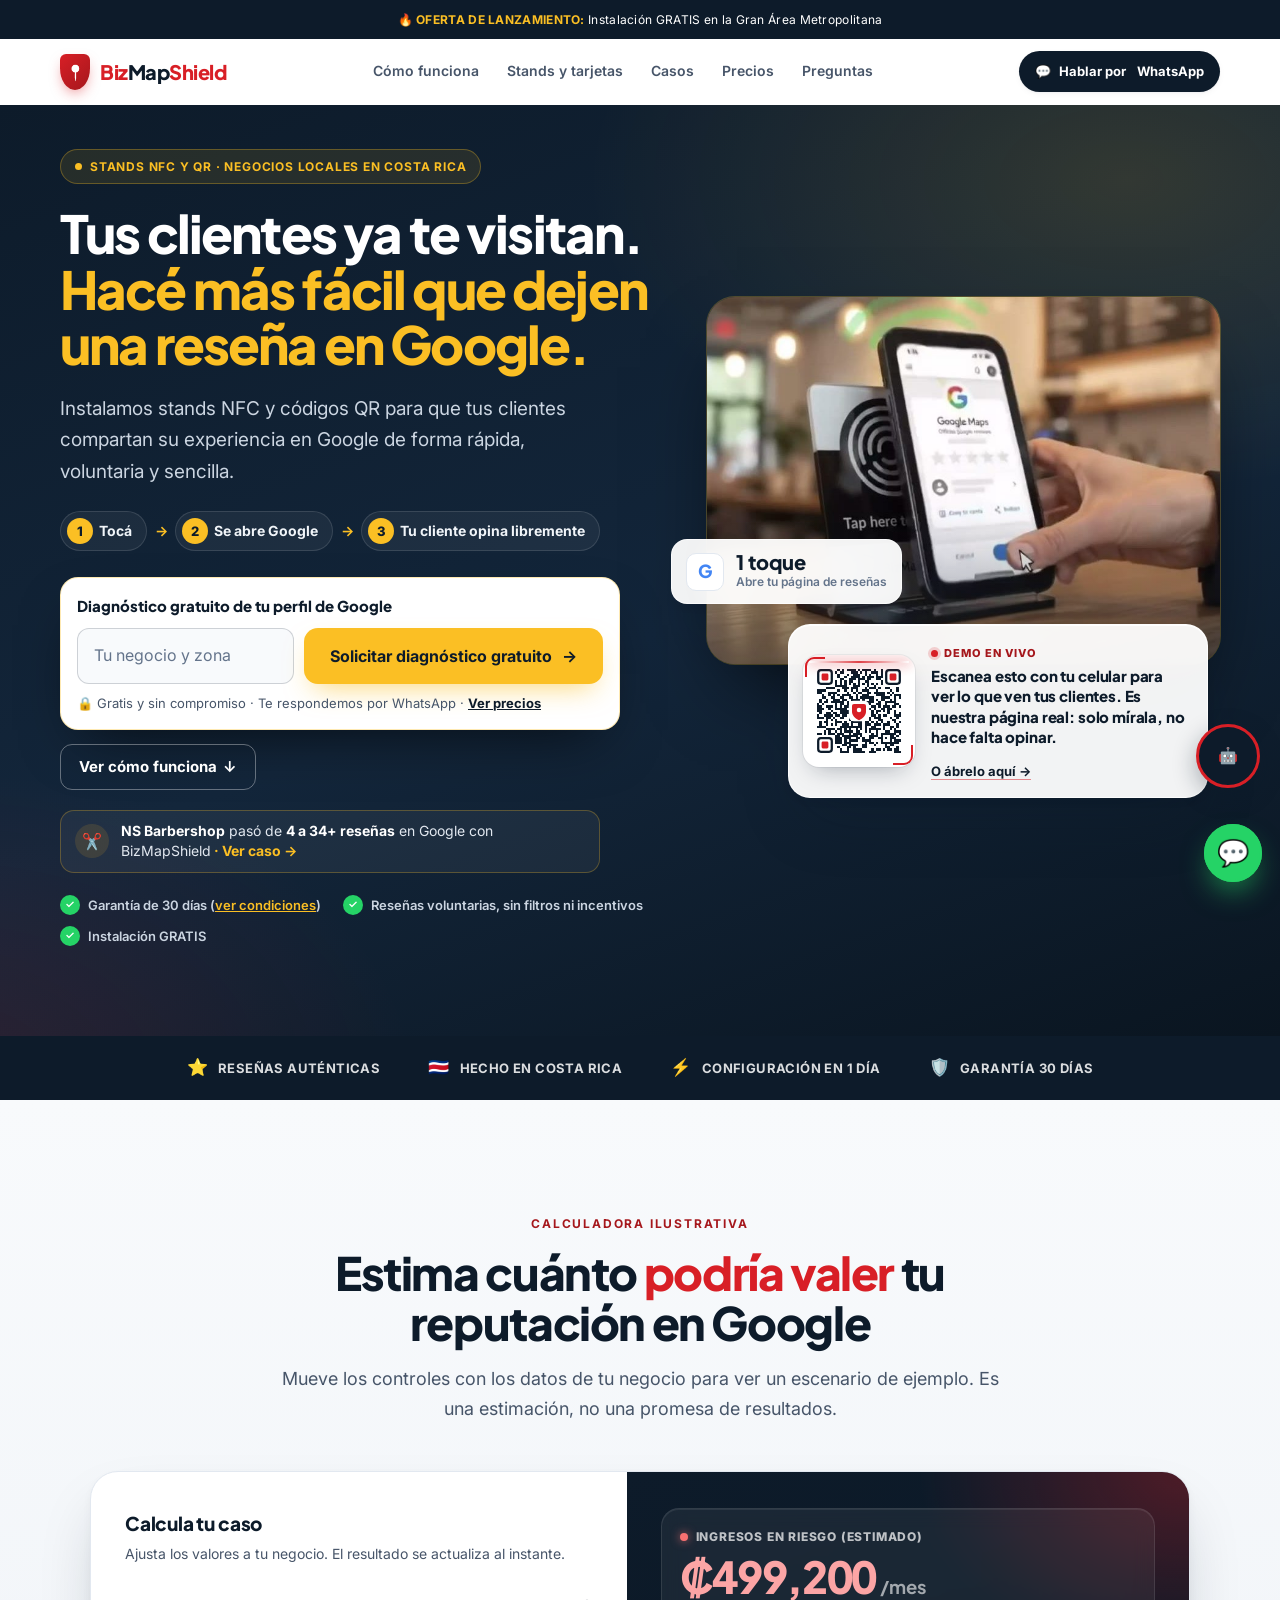
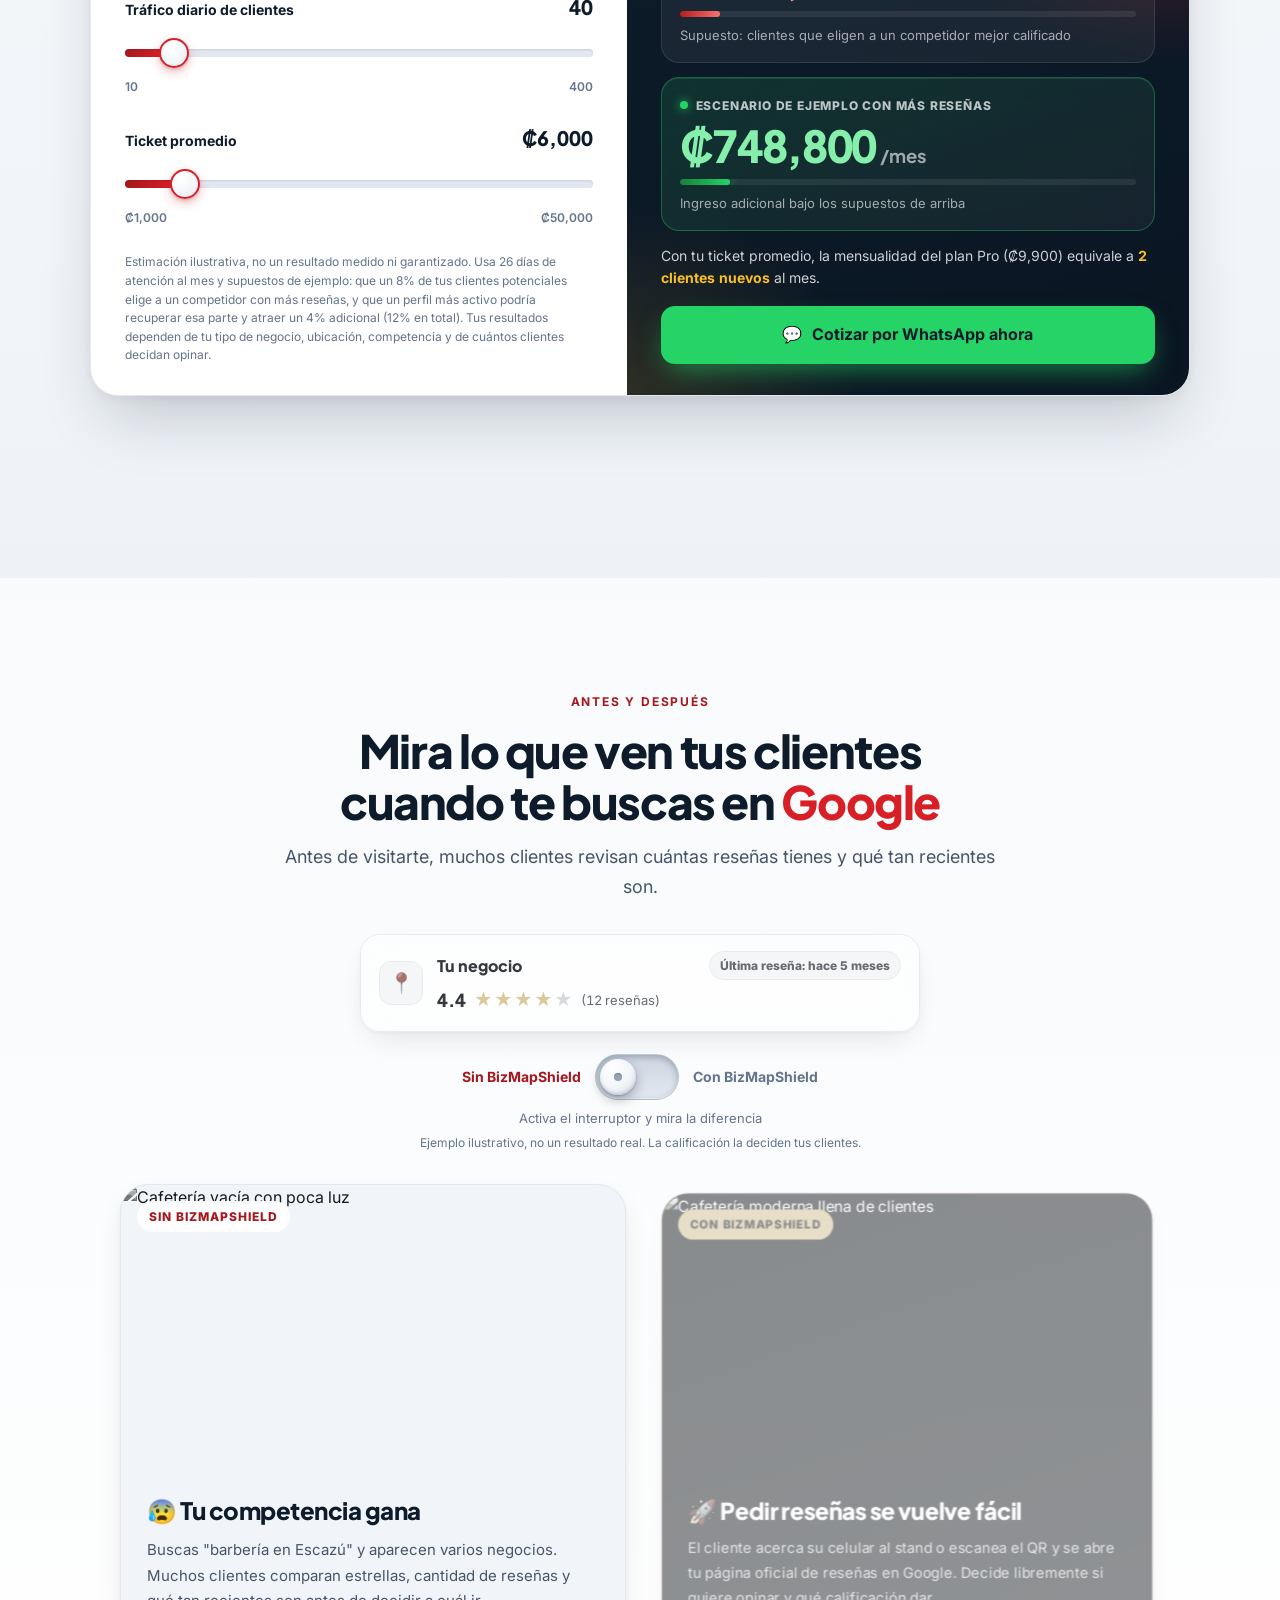
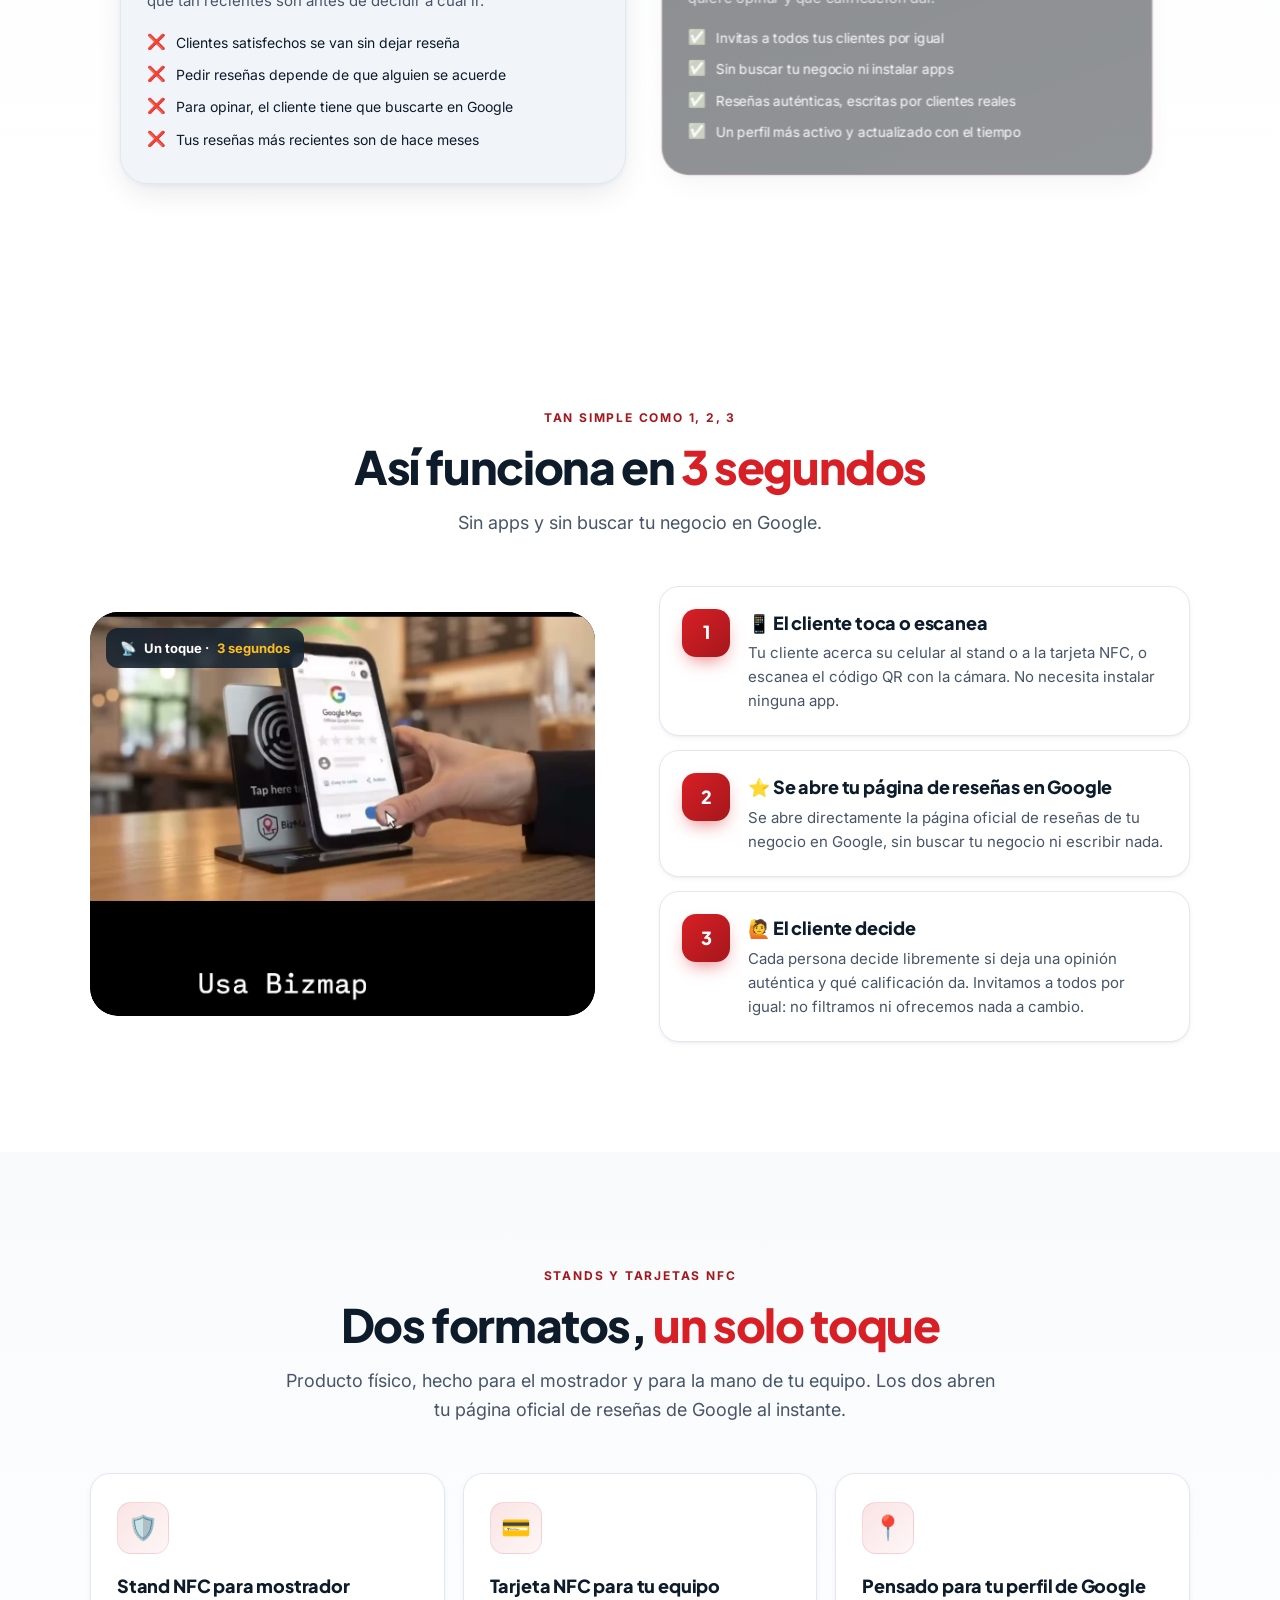
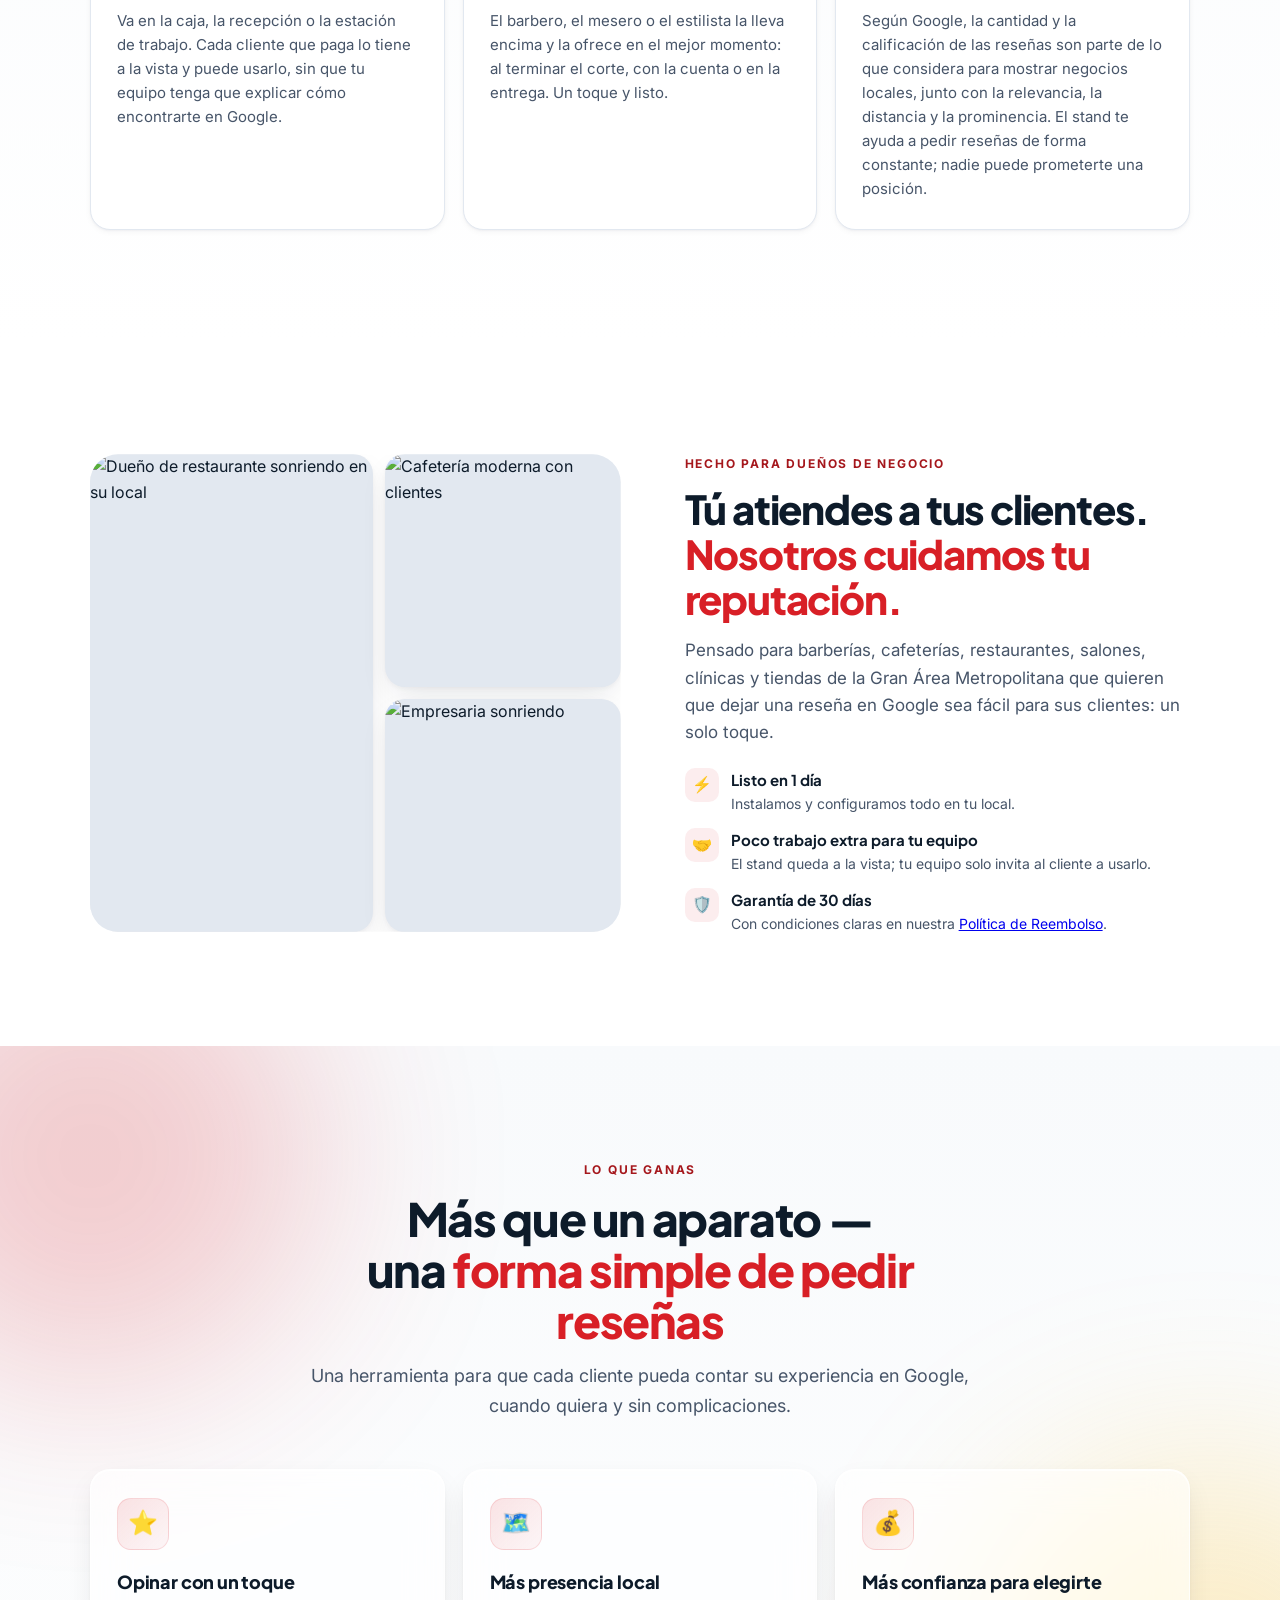
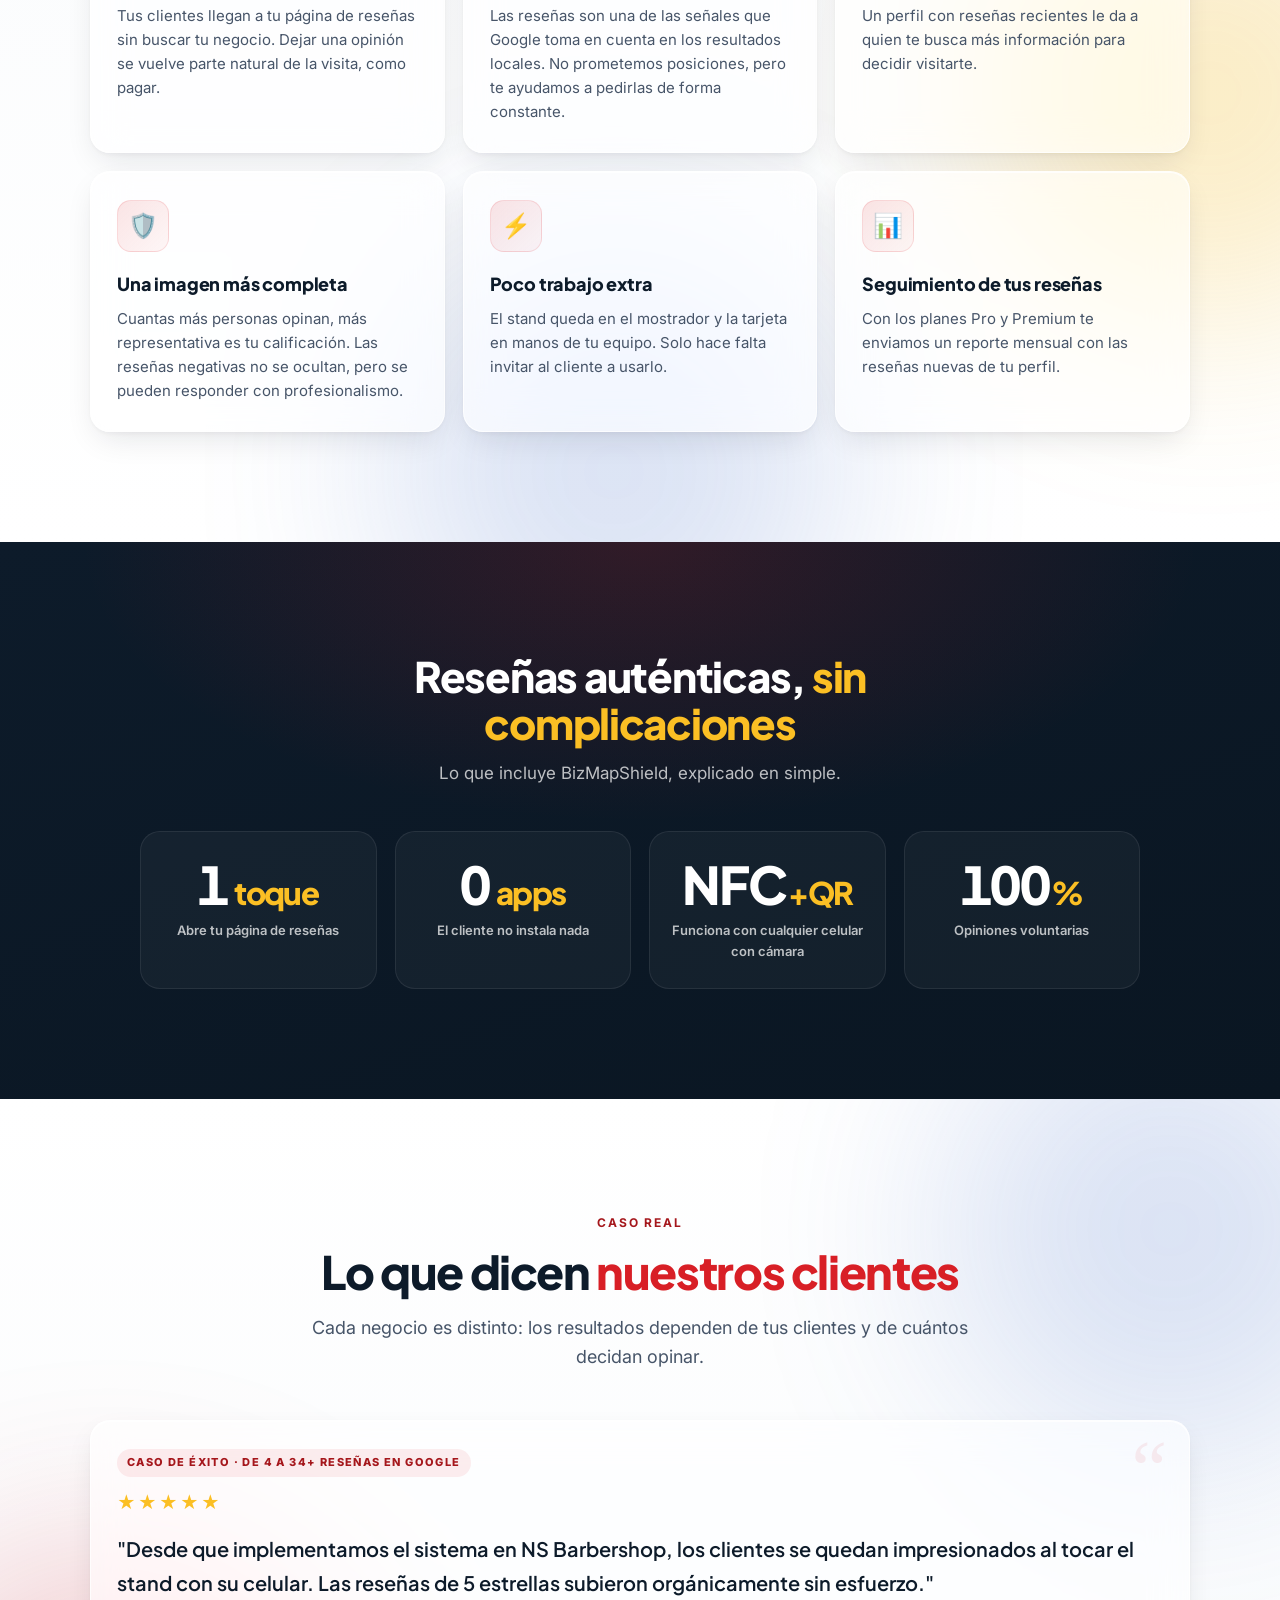
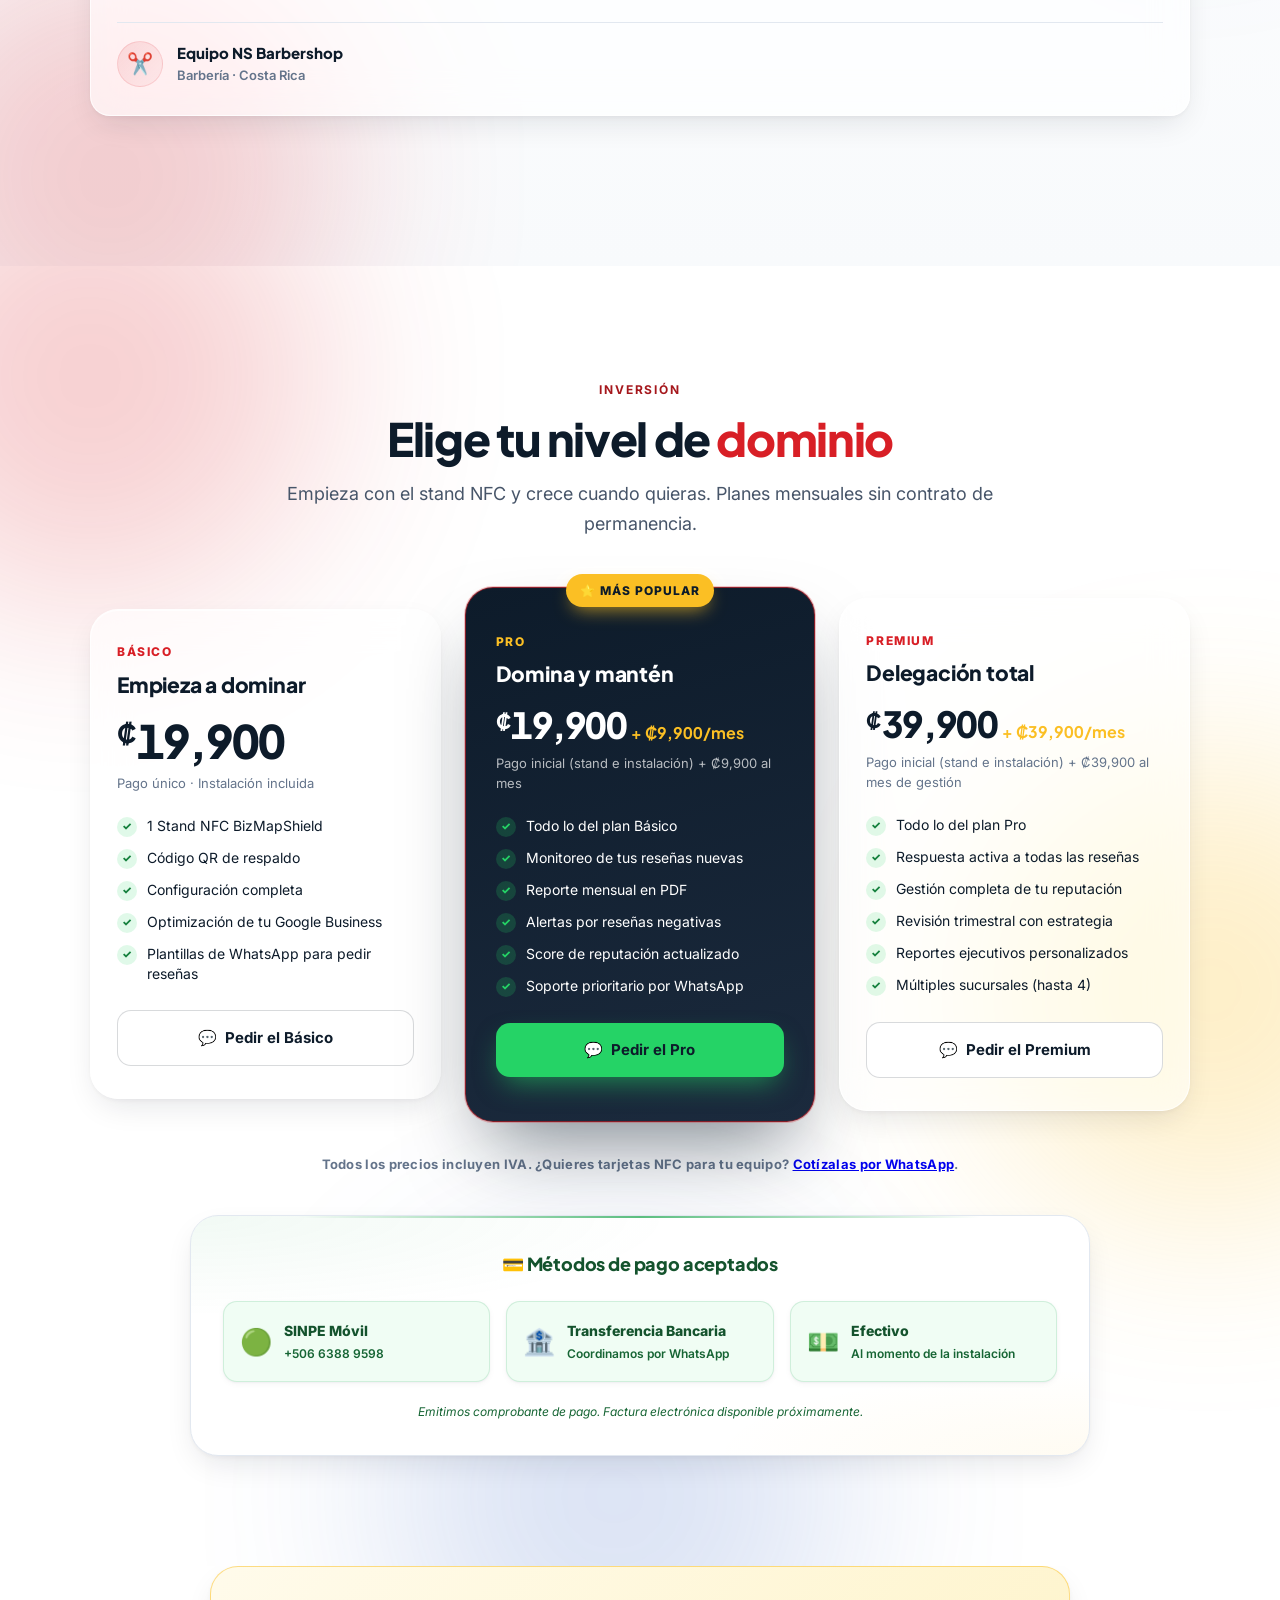
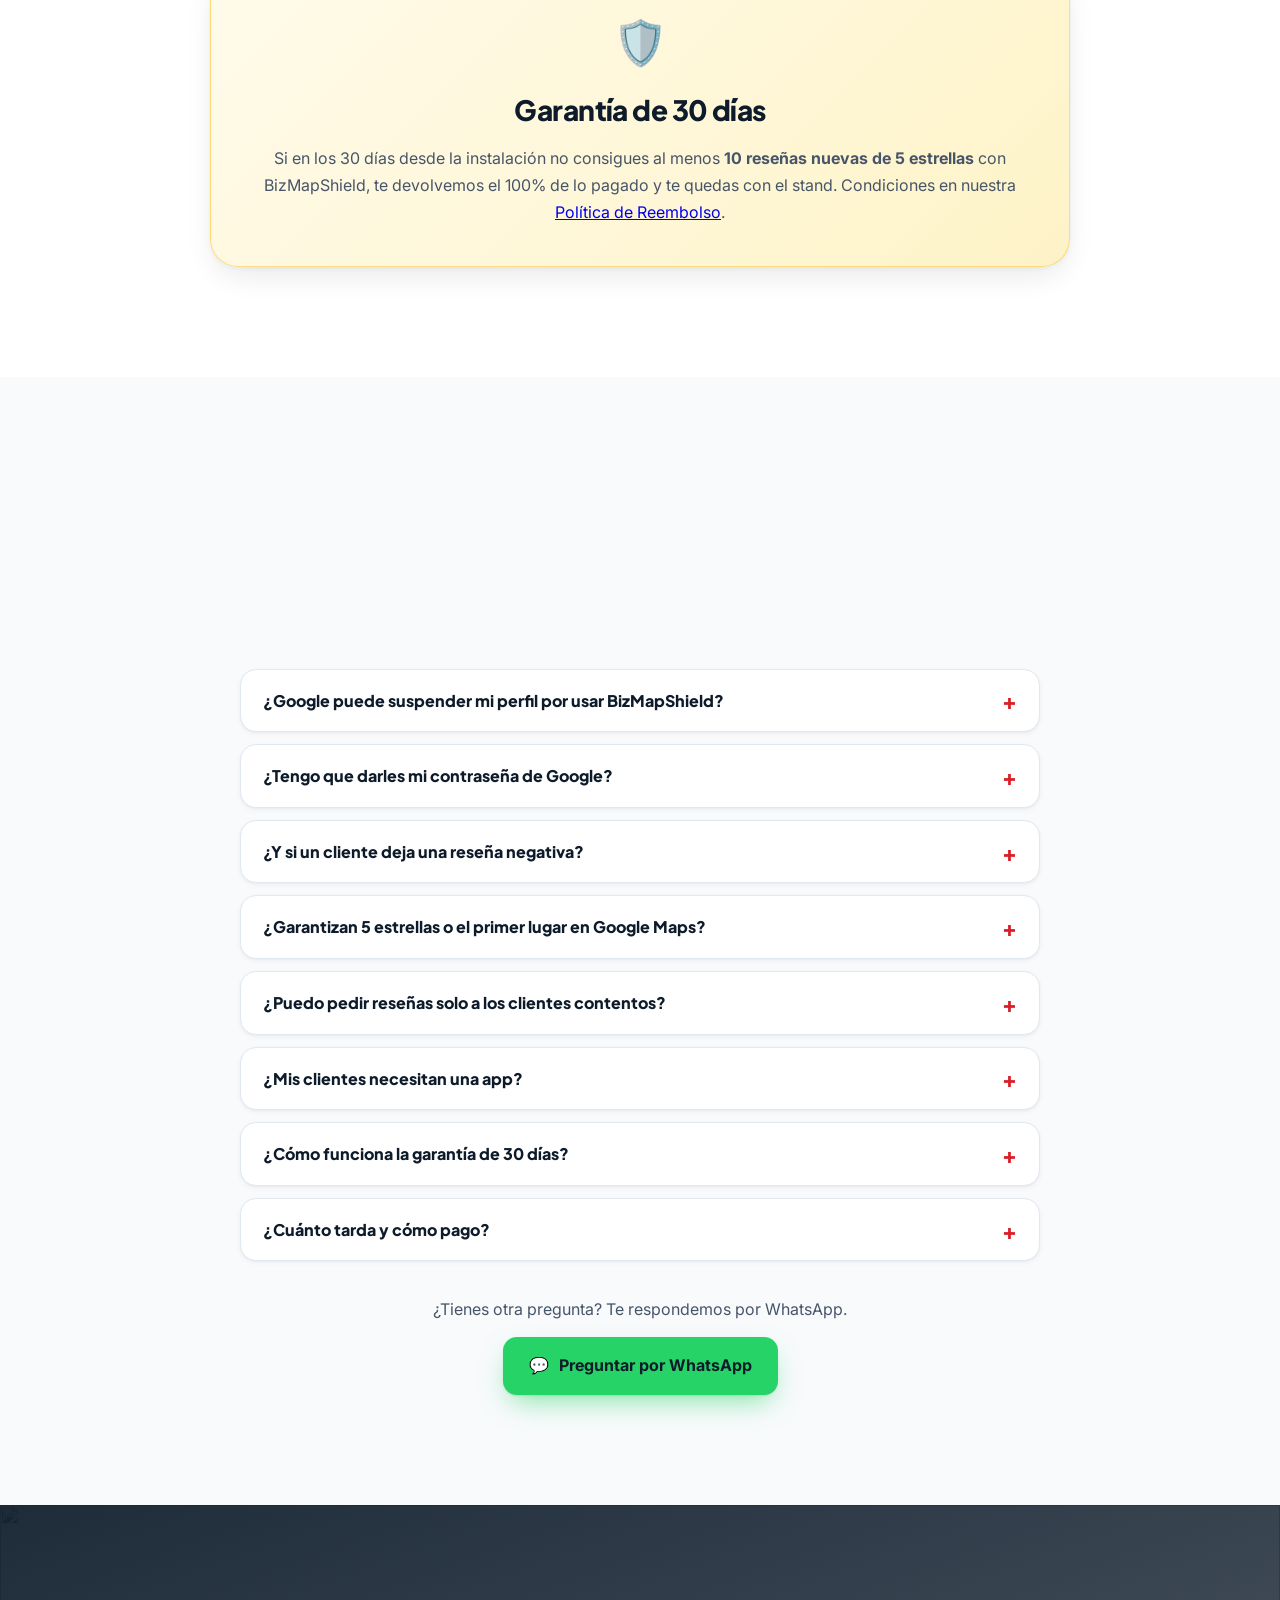
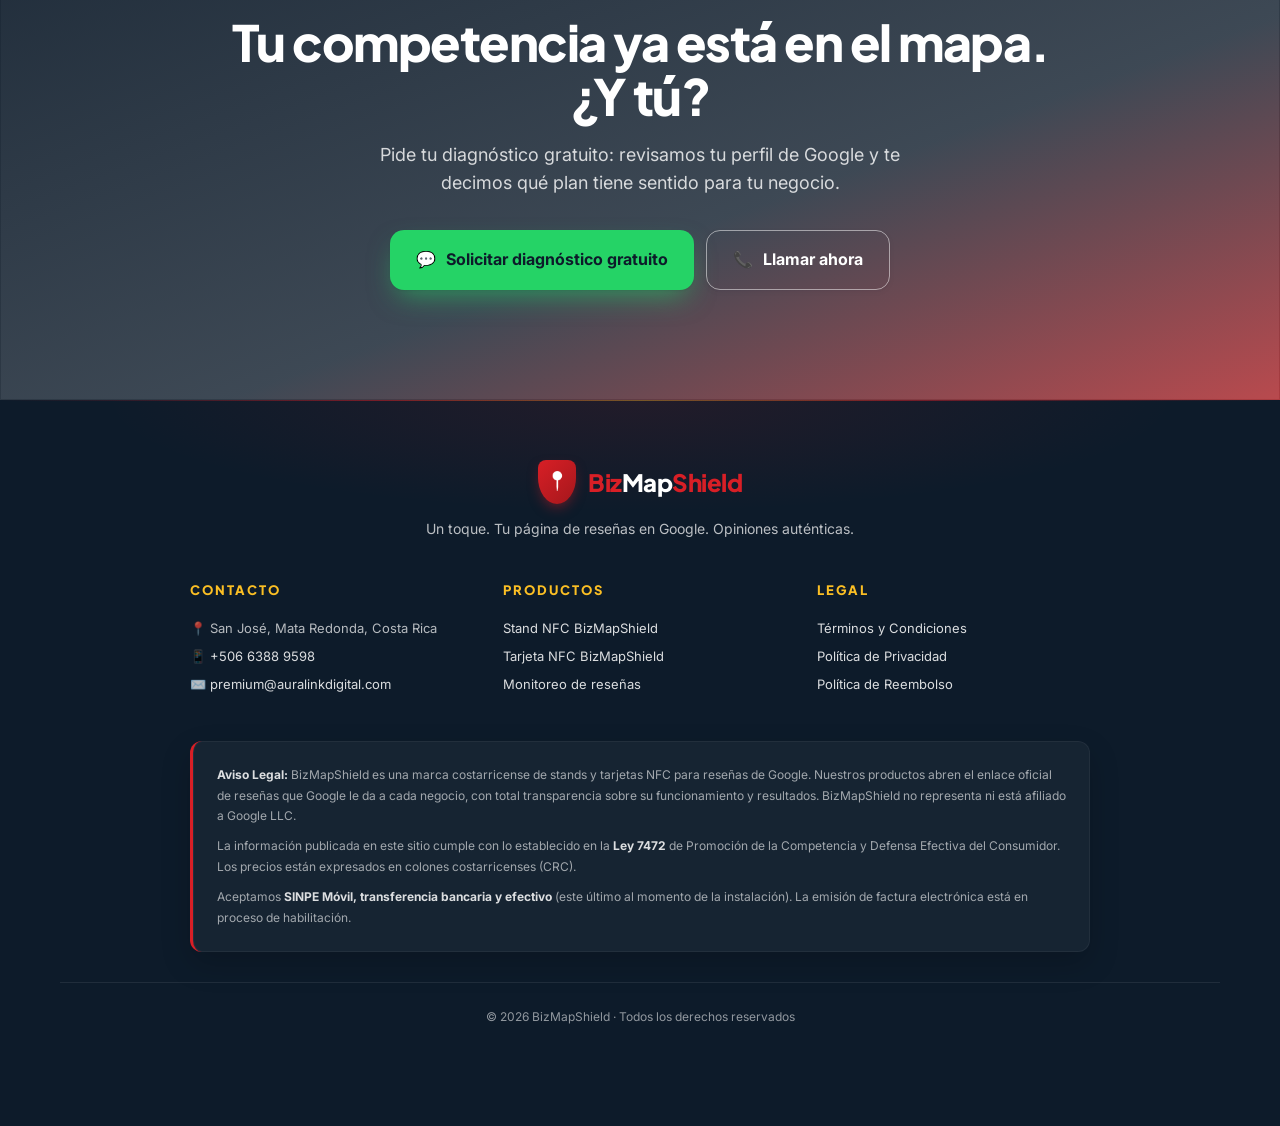
==== index.html @ 355eeb80 "Redesign hero in navy and gold with real NFC stand photo - Dark navy hero with gold accents; white f" ====
<!DOCTYPE html>
<html lang="es">
<head>
<meta charset="UTF-8" />
<meta name="viewport" content="width=device-width, initial-scale=1.0" />
<title>BizMapShield — Stands NFC y QR para reseñas en Google | Costa Rica</title>
<meta name="description" content="Stands y tarjetas NFC con código QR para que tus clientes compartan su experiencia en Google de forma rápida y voluntaria. Diagnóstico gratuito. Desde ₡19,900. Costa Rica." />
<meta name="keywords" content="reseñas Google, Google Maps, stand NFC, tarjeta NFC, código QR reseñas, Google Business Profile, SEO local, negocios Costa Rica, San José, Escazú" />
<meta name="author" content="BizMapShield" />
<meta name="robots" content="index, follow, max-image-preview:large, max-snippet:-1" />
<meta name="theme-color" content="#0d1b2a" />

<!-- Connection warm-up: fonts (CORS) and images/analytics (no CORS) -->
<link rel="preconnect" href="https://fonts.googleapis.com" />
<link rel="preconnect" href="https://fonts.gstatic.com" crossorigin />
<link rel="preconnect" href="https://images.unsplash.com" />
<link rel="dns-prefetch" href="https://fonts.googleapis.com" />
<link rel="dns-prefetch" href="https://fonts.gstatic.com" />
<link rel="dns-prefetch" href="https://images.unsplash.com" />
<link rel="dns-prefetch" href="https://www.googletagmanager.com" />

<!-- Favicon -->
<link rel="icon" type="image/png" sizes="32x32" href="assets/favicon-32.png" />
<link rel="icon" type="image/png" sizes="192x192" href="assets/favicon-192.png" />
<link rel="icon" type="image/png" sizes="512x512" href="assets/favicon-512.png" />
<link rel="apple-touch-icon" href="assets/apple-touch-icon.png" />

<!-- Canonical -->
<link rel="canonical" href="https://bizmapshield.vercel.app/" />

<!-- Google Search Console -->
<meta name="google-site-verification" content="tOPKIpJ3fiCdlK9Jh3YzVRpnzYQrSfb7G9CvI20-KGc" />

<!-- Open Graph / Facebook / WhatsApp / LinkedIn -->
<meta property="og:type" content="website" />
<meta property="og:site_name" content="BizMapShield" />
<meta property="og:locale" content="es_CR" />
<meta property="og:url" content="https://bizmapshield.vercel.app/" />
<meta property="og:title" content="BizMapShield — Stands NFC y QR para reseñas en Google" />
<meta property="og:description" content="Stands y tarjetas NFC con código QR para que tus clientes compartan su experiencia en Google con un toque, de forma voluntaria. Desde ₡19,900. Costa Rica." />
<meta property="og:image" content="https://bizmapshield.vercel.app/assets/og-image.png" />
<meta property="og:image:width" content="1200" />
<meta property="og:image:height" content="630" />
<meta property="og:image:alt" content="BizMapShield — Domina tu Mapa. Multiplica tus Clientes." />
<meta property="og:image:type" content="image/png" />

<!-- Twitter Card -->
<meta name="twitter:card" content="summary_large_image" />
<meta name="twitter:title" content="BizMapShield — Stands NFC y QR para reseñas en Google" />
<meta name="twitter:description" content="Stands y tarjetas NFC con código QR para que tus clientes compartan su experiencia en Google con un toque, de forma voluntaria. Desde ₡19,900. Costa Rica." />
<meta name="twitter:image" content="https://bizmapshield.vercel.app/assets/og-image.png" />
<meta name="twitter:image:alt" content="BizMapShield — Domina tu Mapa. Multiplica tus Clientes." />

<!-- Structured data: business, product offers and site -->
<script type="application/ld+json">
{
  "@context": "https://schema.org",
  "@graph": [
    {
      "@type": "LocalBusiness",
      "@id": "https://bizmapshield.vercel.app/#business",
      "name": "BizMapShield",
      "url": "https://bizmapshield.vercel.app/",
      "logo": "https://bizmapshield.vercel.app/assets/favicon-512.png",
      "image": "https://bizmapshield.vercel.app/assets/og-image.png",
      "description": "Stands y tarjetas NFC con código QR de respaldo que llevan a tus clientes directo a la página oficial de reseñas de Google de tu negocio, para que compartan su opinión de forma rápida y voluntaria. Para negocios locales en Costa Rica.",
      "telephone": "+506 6388 9598",
      "email": "premium@auralinkdigital.com",
      "address": {
        "@type": "PostalAddress",
        "addressLocality": "Mata Redonda",
        "addressRegion": "San José",
        "addressCountry": "CR"
      },
      "areaServed": [
        { "@type": "AdministrativeArea", "name": "Gran Área Metropolitana" },
        { "@type": "Country", "name": "Costa Rica" }
      ],
      "priceRange": "₡19,900 – ₡39,900",
      "currenciesAccepted": "CRC",
      "paymentAccepted": "SINPE Móvil, Transferencia bancaria, Efectivo",
      "contactPoint": {
        "@type": "ContactPoint",
        "contactType": "sales",
        "telephone": "+506 6388 9598",
        "url": "https://wa.me/50663889598",
        "availableLanguage": ["es"],
        "areaServed": "CR"
      }
    },
    {
      "@type": "Product",
      "@id": "https://bizmapshield.vercel.app/#product",
      "name": "Stand NFC BizMapShield",
      "description": "Stand NFC con código QR de respaldo que abre la página oficial de reseñas de Google de tu negocio en 3 segundos. Incluye instalación y configuración.",
      "image": "https://bizmapshield.vercel.app/assets/og-image.png",
      "brand": { "@type": "Brand", "name": "BizMapShield" },
      "category": "Stands y tarjetas NFC para reseñas de Google",
      "offers": [
        {
          "@type": "Offer",
          "name": "Básico",
          "description": "1 Stand NFC, código QR de respaldo, configuración y optimización de Google Business. Pago único.",
          "price": "19900",
          "priceCurrency": "CRC",
          "availability": "https://schema.org/InStock",
          "url": "https://bizmapshield.vercel.app/#pricing",
          "seller": { "@id": "https://bizmapshield.vercel.app/#business" }
        },
        {
          "@type": "Offer",
          "name": "Pro",
          "description": "Stand inicial + monitoreo de reseñas, reporte mensual y alertas. ₡19,900 pago inicial + ₡9,900 al mes.",
          "price": "19900",
          "priceCurrency": "CRC",
          "priceSpecification": [
            { "@type": "UnitPriceSpecification", "name": "Stand e instalación (pago único)", "price": "19900", "priceCurrency": "CRC" },
            { "@type": "UnitPriceSpecification", "name": "Mantenimiento mensual", "price": "9900", "priceCurrency": "CRC", "referenceQuantity": { "@type": "QuantitativeValue", "value": 1, "unitCode": "MON" } }
          ],
          "availability": "https://schema.org/InStock",
          "url": "https://bizmapshield.vercel.app/#pricing",
          "seller": { "@id": "https://bizmapshield.vercel.app/#business" }
        },
        {
          "@type": "Offer",
          "name": "Premium",
          "description": "Gestión total de reputación, respuesta a reseñas y hasta 4 sucursales. ₡39,900 pago inicial + ₡39,900 al mes.",
          "price": "39900",
          "priceCurrency": "CRC",
          "priceSpecification": [
            { "@type": "UnitPriceSpecification", "name": "Stand e instalación (pago único)", "price": "39900", "priceCurrency": "CRC" },
            { "@type": "UnitPriceSpecification", "name": "Gestión total mensual", "price": "39900", "priceCurrency": "CRC", "referenceQuantity": { "@type": "QuantitativeValue", "value": 1, "unitCode": "MON" } }
          ],
          "availability": "https://schema.org/InStock",
          "url": "https://bizmapshield.vercel.app/#pricing",
          "seller": { "@id": "https://bizmapshield.vercel.app/#business" }
        }
      ]
    },
    {
      "@type": "WebSite",
      "@id": "https://bizmapshield.vercel.app/#website",
      "url": "https://bizmapshield.vercel.app/",
      "name": "BizMapShield",
      "inLanguage": "es-CR",
      "publisher": { "@id": "https://bizmapshield.vercel.app/#business" }
    }
  ]
}
</script>

<!-- GA4: see assets/analytics.js and ANALYTICS.md. Deferred: page scripts only call it from event
     handlers, through guards that tolerate it being late or blocked. -->
<script src="assets/analytics.js" defer></script>
<script>document.documentElement.classList.add('js');</script>

<link href="https://fonts.googleapis.com/css2?family=Inter:wght@400;600;700;800&family=Plus+Jakarta+Sans:wght@600;700;800&display=swap" rel="stylesheet" />

<style>
  * { margin: 0; padding: 0; box-sizing: border-box; }
  :root {
    --red: #d81f26;
    --red-dark: #a5171c;
    --navy: #0d1b2a;
    --navy-light: #1b2a3d;
    --ink: #0d1b2a;
    --ink-2: #475569;
    --ink-3: #64748b;
    --line: #e2e8f0;
    --surface: #ffffff;
    --surface-2: #f8fafc;
    --white: #ffffff;
    --gray: #64748b;
    --green: #25D366;
    --gold: #fbbf24;
    --font-display: "Plus Jakarta Sans", "Inter", -apple-system, BlinkMacSystemFont, "Segoe UI", Roboto, Arial, sans-serif;
    --font-body: "Inter", -apple-system, BlinkMacSystemFont, "Segoe UI", Roboto, Arial, sans-serif;
    --radius: 20px;
    --radius-lg: 28px;
    --shadow-sm: 0 1px 2px rgba(13,27,42,0.04), 0 2px 6px rgba(13,27,42,0.04);
    --shadow-md: 0 2px 4px rgba(13,27,42,0.04), 0 12px 32px -8px rgba(13,27,42,0.12);
    --shadow-lg: 0 4px 8px rgba(13,27,42,0.04), 0 32px 64px -16px rgba(13,27,42,0.22);
    --ease: cubic-bezier(0.22, 1, 0.36, 1);
  }
  html { scroll-behavior: smooth; }
  body {
    font-family: var(--font-body);
    background: var(--surface);
    color: var(--ink);
    -webkit-font-smoothing: antialiased;
    overflow-x: hidden;
    line-height: 1.6;
    font-size: 16px;
  }
  img { display: block; max-width: 100%; }
  h1, h2, h3, h4 { font-family: var(--font-display); }

  @keyframes fadeUp { from { opacity: 0; transform: translateY(28px); } to { opacity: 1; transform: none; } }
  @keyframes pulse { 0%,100% { transform: scale(1); } 50% { transform: scale(1.08); } }
  @keyframes float { 0%,100% { transform: translateY(0); } 50% { transform: translateY(-10px); } }

  /* ---------- Scroll reveal ---------- */
  /* Content is only hidden-until-revealed when JS is running (html.js is set in <head>) */
  .reveal { transition: opacity 0.9s var(--ease), transform 0.9s var(--ease); transition-delay: var(--d, 0s); }
  .js .reveal:not(.visible) { opacity: 0; transform: translateY(28px); }
  .reveal-img { clip-path: inset(0 0 0 0 round var(--radius-lg)); transition: clip-path 1.2s var(--ease), opacity 0.8s ease; }
  .js .reveal-img:not(.visible) { clip-path: inset(8% 8% 8% 8% round var(--radius-lg)); opacity: 0; }
  /* Hero never waits on the observer: CSS-only entrance */
  .hero .reveal { animation: fadeUp 0.9s var(--ease) both; }
  .hero .hero-visual.reveal { animation-delay: 0.15s; }
  .js .hero .reveal:not(.visible) { opacity: 1; transform: none; }

  .container { max-width: 1200px; margin: 0 auto; padding: 0 20px; }

  /* ---------- Skip link (WCAG 2.4.1): off-screen until focused ---------- */
  .skip-link { position: absolute; top: 8px; left: 8px; z-index: 300; padding: 12px 18px; border-radius: 12px; background: var(--navy); color: var(--white); font-weight: 700; font-size: 14px; text-decoration: none; transform: translateY(-160%); transition: transform 0.2s var(--ease); }
  .skip-link:focus { transform: none; }
  main:focus { outline: none; }

  /* ---------- Topbar / Nav ---------- */
  .topbar { background: var(--navy); color: var(--white); padding: 10px 16px; font-size: 12px; text-align: center; letter-spacing: 0.3px; }
  .topbar strong { color: var(--gold); }

  .navbar { position: sticky; top: 0; z-index: 100; background: rgba(255,255,255,0.82); backdrop-filter: saturate(180%) blur(14px); -webkit-backdrop-filter: saturate(180%) blur(14px); border-bottom: 1px solid transparent; padding: 12px 0; transition: border-color 0.3s, box-shadow 0.3s; }
  .navbar.scrolled { border-bottom-color: rgba(13,27,42,0.06); box-shadow: 0 6px 24px -12px rgba(13,27,42,0.18); }
  .nav-inner { display: flex; justify-content: space-between; align-items: center; max-width: 1200px; margin: 0 auto; padding: 0 20px; gap: 12px; }
  .brand { display: flex; align-items: center; gap: 10px; font-family: var(--font-display); font-size: 20px; font-weight: 800; letter-spacing: -0.5px; }
  .brand-shield { width: 30px; height: 36px; background: linear-gradient(135deg, var(--red), var(--red-dark)); border-radius: 6px 6px 50% 50% / 6px 6px 60% 60%; display: flex; align-items: center; justify-content: center; box-shadow: 0 6px 14px -4px rgba(216,31,38,0.55); flex-shrink: 0; }
  .brand-shield::after { content: "📍"; content: "📍" / ""; font-size: 15px; filter: brightness(0) invert(1); }
  .brand .biz { color: var(--red); }
  .brand .map { color: var(--navy); }
  .brand .shield { color: var(--red); }
  .nav-links { display: none; gap: 28px; }
  .nav-links a { color: var(--ink-2); text-decoration: none; font-size: 14px; font-weight: 600; transition: color 0.2s; }
  .nav-links a:hover, .nav-links a:focus-visible { color: var(--navy); }
  .nav-cta { display: flex; align-items: center; gap: 8px; background: var(--navy); color: var(--white); padding: 10px 16px; border-radius: 50px; font-size: 13px; font-weight: 700; text-decoration: none; transition: transform 0.2s, box-shadow 0.2s; white-space: nowrap; box-shadow: var(--shadow-sm); }
  .nav-cta:hover, .nav-cta:focus-visible { transform: translateY(-1px); box-shadow: var(--shadow-md); }
  @media (max-width: 420px) { .nav-cta .long { display: none; } }
  @media (min-width: 960px) { .nav-links { display: flex; } }

  /* ---------- Buttons ---------- */
  .btn { display: inline-flex; align-items: center; justify-content: center; gap: 10px; padding: 16px 26px; border-radius: 14px; font-size: 16px; font-weight: 700; text-decoration: none; border: none; cursor: pointer; transition: transform 0.25s var(--ease), box-shadow 0.25s var(--ease), background 0.2s, color 0.2s; font-family: inherit; }
  .btn:active { transform: scale(0.97); }
  /* Navy text on WhatsApp green: white was 1.98:1 */
  .btn-primary { background: var(--green); color: var(--navy); box-shadow: 0 1px 2px rgba(0,0,0,0.08), 0 12px 28px -8px rgba(37,211,102,0.6); }
  .btn-primary:hover, .btn-primary:focus-visible { transform: translateY(-2px); box-shadow: 0 1px 2px rgba(0,0,0,0.08), 0 18px 36px -10px rgba(37,211,102,0.7); }
  .btn-secondary { background: var(--white); color: var(--navy); border: 1.5px solid rgba(13,27,42,0.16); box-shadow: var(--shadow-sm); }
  .btn-secondary:hover, .btn-secondary:focus-visible { border-color: var(--navy); transform: translateY(-2px); box-shadow: var(--shadow-md); }

  /* ---------- Hero ---------- */
  /* Premium dark hero: navy base, warm gold glow, white form card for the primary CTA */
  .hero { position: relative; padding: 48px 0 72px; color: #e2e8f0; background: radial-gradient(900px 520px at 88% 8%, rgba(251,191,36,0.14), transparent 60%), radial-gradient(800px 520px at -5% 105%, rgba(216,31,38,0.14), transparent 60%), linear-gradient(160deg, #0d1b2a 0%, #13263b 55%, #0a1520 100%); overflow: hidden; }
  .hero-grid { display: grid; grid-template-columns: 1fr; gap: 48px; align-items: center; }
  .hero-badge { display: inline-flex; align-items: center; gap: 8px; background: rgba(251,191,36,0.10); color: var(--gold); padding: 7px 14px; border-radius: 50px; font-size: 12px; font-weight: 700; letter-spacing: 0.8px; text-transform: uppercase; margin-bottom: 22px; border: 1px solid rgba(251,191,36,0.30); }
  .hero-badge .dot { width: 7px; height: 7px; background: var(--gold); border-radius: 50%; animation: pulse 2s ease-in-out infinite; }
  .hero h1 { font-size: clamp(31px, 7.2vw, 54px); font-weight: 800; line-height: 1.06; letter-spacing: -0.035em; color: var(--white); margin-bottom: 20px; }
  .hero h1 .gold { color: var(--gold); }
  .hero p.lead { font-size: clamp(17px, 2.2vw, 19px); color: #cbd5e1; line-height: 1.65; margin-bottom: 24px; max-width: 540px; }
  .hero p.lead strong { color: var(--white); }
  /* Three-step strip: chips with arrows on wide screens, three columns on phones */
  .hero-steps { list-style: none; display: grid; grid-template-columns: repeat(3, 1fr); gap: 18px; max-width: 560px; margin: 0 0 26px; padding: 0; }
  .hero-steps li { position: relative; display: flex; flex-direction: column; align-items: center; gap: 6px; padding: 10px 6px; border-radius: 14px; background: rgba(255,255,255,0.05); border: 1px solid rgba(255,255,255,0.12); color: #f1f5f9; font-size: 13px; font-weight: 700; line-height: 1.3; text-align: center; }
  .hero-steps li + li::before { content: "→"; content: "→" / ""; position: absolute; left: -15px; top: 50%; transform: translateY(-50%); color: var(--gold); font-size: 14px; }
  .hs-num { width: 26px; height: 26px; flex-shrink: 0; border-radius: 50%; background: var(--gold); color: var(--navy); font-size: 13px; font-weight: 800; display: inline-flex; align-items: center; justify-content: center; }
  @media (min-width: 560px) {
    .hero-steps { display: flex; flex-wrap: wrap; gap: 10px 28px; }
    .hero-steps li { flex-direction: row; padding: 6px 14px 6px 6px; border-radius: 999px; font-size: 14px; }
    .hero-steps li + li::before { left: -21px; }
  }
  /* Hero diagnosis form: the single primary CTA above the fold */
  .scan-form { max-width: 560px; background: var(--white); border: 1px solid rgba(251,191,36,0.35); border-radius: 18px; padding: 16px; box-shadow: 0 24px 60px -24px rgba(0,0,0,0.7); color: var(--ink); }
  .scan-label { display: block; font-family: var(--font-display); font-size: 15px; font-weight: 800; color: var(--navy); margin-bottom: 10px; }
  .scan-row { display: flex; flex-direction: column; gap: 10px; }
  .scan-input { width: 100%; min-height: 52px; padding: 14px 16px; border: 1.5px solid rgba(13,27,42,0.18); border-radius: 12px; font: inherit; font-size: 16px; color: var(--ink); background: var(--surface-2); transition: border-color 0.2s, background 0.2s; }
  .scan-input::placeholder { color: var(--ink-3); }
  .scan-input:focus { outline: none; border-color: var(--navy); background: var(--white); box-shadow: 0 0 0 3px rgba(13,27,42,0.12); }
  .scan-btn { min-height: 52px; white-space: nowrap; }
  .hero .scan-btn { background: var(--gold); color: var(--navy); box-shadow: 0 12px 28px -10px rgba(251,191,36,0.65); }
  .hero .scan-btn:hover, .hero .scan-btn:focus-visible { box-shadow: 0 18px 36px -12px rgba(251,191,36,0.8); }
  .scan-note { margin-top: 10px; font-size: 13px; color: var(--ink-2); line-height: 1.5; }
  .scan-note a { color: var(--navy); font-weight: 700; }
  .hero-how { display: inline-flex; align-items: center; gap: 6px; min-height: 46px; margin-top: 14px; padding: 10px 18px; border-radius: 12px; border: 1.5px solid rgba(255,255,255,0.35); background: transparent; color: var(--white); font-weight: 700; font-size: 15px; text-decoration: none; transition: border-color 0.2s, background 0.2s; }
  .hero-how:hover, .hero-how:focus-visible { border-color: var(--gold); background: rgba(251,191,36,0.08); }
  @media (min-width: 560px) { .scan-row { flex-direction: row; } .scan-input { flex: 1; } }
  .hero-proof { display: flex; align-items: center; gap: 12px; max-width: 540px; margin: 20px 0 0; padding: 10px 14px; border-radius: 14px; background: rgba(255,255,255,0.05); border: 1px solid rgba(251,191,36,0.28); font-size: 14px; line-height: 1.45; color: #e2e8f0; text-decoration: none; transition: border-color 0.25s, background 0.25s; }
  .hero-proof:hover, .hero-proof:focus-visible { border-color: var(--gold); background: rgba(255,255,255,0.08); }
  .hero-proof b { color: var(--white); }
  .hero-proof-ico { width: 34px; height: 34px; border-radius: 50%; background: rgba(251,191,36,0.12); display: flex; align-items: center; justify-content: center; flex-shrink: 0; font-size: 16px; }
  .hero-proof-link { color: var(--gold); font-weight: 700; white-space: nowrap; }
  .hero-trust { display: flex; gap: 10px 22px; margin-top: 22px; flex-wrap: wrap; }
  @media (max-width: 559px) {
    .hero { padding-top: 28px; }
    .hero-badge, .hide-sm { display: none; }
    .scan-form { padding: 14px; }
    .hero h1 { margin-bottom: 14px; }
    .hero p.lead { margin-bottom: 20px; font-size: 16px; }
    .hero-proof { margin-top: 16px; font-size: 13px; }
  }
  .trust-item { display: flex; align-items: center; gap: 8px; font-size: 13px; color: #cbd5e1; font-weight: 600; }
  .trust-item a { color: var(--gold); }
  .trust-item .check { width: 20px; height: 20px; background: var(--green); border-radius: 50%; display: flex; align-items: center; justify-content: center; color: white; font-size: 11px; flex-shrink: 0; }

  .hero-visual { position: relative; }
  .hero-photo { position: relative; border-radius: var(--radius-lg); overflow: hidden; box-shadow: 0 0 0 1px rgba(251,191,36,0.25), 0 40px 80px -30px rgba(0,0,0,0.8); aspect-ratio: 7 / 5; background: var(--navy-light); }
  .hero-photo img { width: 100%; height: 100%; object-fit: cover; }
  .hero-photo::after { content: ""; position: absolute; inset: 0; background: linear-gradient(180deg, transparent 60%, rgba(13,27,42,0.55) 100%); }
  .float-card { position: absolute; background: rgba(255,255,255,0.94); backdrop-filter: blur(12px); -webkit-backdrop-filter: blur(12px); border: 1px solid rgba(255,255,255,0.7); border-radius: 16px; box-shadow: var(--shadow-lg); padding: 12px 14px; z-index: 2; }
  .float { animation: float 6s ease-in-out infinite; }
  .fc-rating { left: -8px; bottom: 24px; display: flex; align-items: center; gap: 12px; }
  .fc-rating .g { width: 38px; height: 38px; border-radius: 10px; background: #fff; border: 1px solid var(--line); display: flex; align-items: center; justify-content: center; font-weight: 800; font-size: 18px; font-family: var(--font-display); }
  .fc-rating .g span:nth-child(1) { color: #4285F4; }
  .fc-rating .score { font-family: var(--font-display); font-size: 20px; font-weight: 800; color: var(--navy); line-height: 1; }
  .fc-rating .stars { color: var(--gold); font-size: 13px; letter-spacing: 1px; }
  .fc-rating .sub { font-size: 12px; color: var(--ink-3); font-weight: 600; }
  @media (min-width: 960px) {
    .hero { padding: 44px 0 90px; }
    .hero-grid { grid-template-columns: 1.15fr 1fr; gap: 56px; }
    .hero h1 { font-size: clamp(40px, 4.1vw, 54px); }
    .fc-rating { left: -36px; }
  }

  /* Hero QR demo: glass card overlapping the bottom of the hero photo */
  .hero-media { position: relative; }
  .hero-media .fc-rating { bottom: 60px; } /* clear the QR card that overlaps the photo's bottom edge */
  .qr-demo { position: relative; z-index: 3; display: flex; align-items: center; gap: 16px; max-width: 420px; margin: -40px 12px 0 auto; padding: 14px 18px 14px 14px; border-radius: 22px; background: rgba(255,255,255,0.95); backdrop-filter: blur(18px) saturate(170%); -webkit-backdrop-filter: blur(18px) saturate(170%); border: 1px solid rgba(255,255,255,0.85); box-shadow: inset 0 1px 0 rgba(255,255,255,0.9), var(--shadow-lg); transition: transform 0.35s var(--ease), box-shadow 0.35s var(--ease); }
  .qr-frame { position: relative; flex-shrink: 0; width: 112px; height: 112px; padding: 5px; border-radius: 16px; background: var(--white); box-shadow: 0 0 0 1px rgba(13,27,42,0.06), 0 10px 24px -10px rgba(13,27,42,0.35); overflow: hidden; }
  .qr-svg { display: block; width: 100%; height: 100%; color: var(--navy); }
  .qr-frame::before, .qr-frame::after { content: ""; position: absolute; width: 18px; height: 18px; border: 2.5px solid var(--red); pointer-events: none; }
  .qr-frame::before { top: 2px; left: 2px; border-right: 0; border-bottom: 0; border-radius: 9px 0 0 0; }
  .qr-frame::after { bottom: 2px; right: 2px; border-left: 0; border-top: 0; border-radius: 0 0 9px 0; }
  .qr-scan { position: absolute; left: 6px; right: 6px; top: 6px; height: 2px; border-radius: 2px; background: linear-gradient(90deg, transparent, var(--red), transparent); box-shadow: 0 0 12px 2px rgba(216,31,38,0.45); opacity: 0.85; animation: qrScan 2.8s var(--ease) infinite; pointer-events: none; }
  @keyframes qrScan { 0% { transform: translateY(0); opacity: 0; } 12% { opacity: 0.85; } 88% { opacity: 0.85; } 100% { transform: translateY(var(--scan-y, 98px)); opacity: 0; } }
  .qr-kicker { display: inline-flex; align-items: center; gap: 6px; font-size: 11px; font-weight: 800; letter-spacing: 1px; text-transform: uppercase; color: var(--red-dark); margin-bottom: 4px; }
  .qr-kicker::before { content: ""; width: 7px; height: 7px; border-radius: 50%; background: var(--red); box-shadow: 0 0 0 3px rgba(216,31,38,0.18); animation: pulse 2s ease-in-out infinite; }
  .qr-cta { font-family: var(--font-display); font-size: 15px; font-weight: 800; line-height: 1.35; color: var(--navy); letter-spacing: -0.01em; }
  .qr-tap { display: inline-flex; align-items: center; min-height: 44px; margin: 2px 0 -10px; font-size: 13px; font-weight: 700; color: var(--navy); text-decoration: underline; text-decoration-color: rgba(216,31,38,0.5); text-underline-offset: 3px; }
  .qr-tap .desk { display: none; }
  @media (hover: hover) and (pointer: fine) {
    .qr-tap .mob { display: none; }
    .qr-tap .desk { display: inline; }
    .qr-demo:hover { transform: translateY(-3px); box-shadow: inset 0 1px 0 rgba(255,255,255,0.9), 0 4px 8px rgba(13,27,42,0.05), 0 40px 70px -18px rgba(13,27,42,0.3); }
  }
  @media (max-width: 559px) {
    .qr-demo { margin: -32px 8px 0; max-width: none; gap: 14px; padding: 12px 14px 12px 12px; }
    .qr-frame { width: 96px; height: 96px; }
    .qr-scan { --scan-y: 82px; }
    .qr-cta { font-size: 14px; }
  }

  /* ---------- Trustbar ---------- */
  .trustbar { background: var(--navy); color: var(--white); padding: 18px 0; }
  .trustbar-inner { display: grid; grid-template-columns: 1fr 1fr; gap: 14px 20px; padding: 0 20px; max-width: 1100px; margin: 0 auto; }
  .trustbar-item { display: flex; align-items: center; gap: 10px; font-size: 12px; font-weight: 700; letter-spacing: 0.4px; color: rgba(255,255,255,0.85); }
  .trustbar-item .icon { color: var(--gold); font-size: 17px; }
  @media (min-width: 820px) { .trustbar-inner { display: flex; justify-content: center; gap: 48px; } .trustbar-item { font-size: 13px; } }

  /* ---------- Sections ---------- */
  section { padding: 76px 0; }
  @media (min-width: 960px) { section { padding: 110px 0; } }
  .section-head { text-align: center; max-width: 720px; margin: 0 auto 48px; }
  .section-label { display: inline-block; color: var(--red-dark); font-size: 12px; font-weight: 700; letter-spacing: 1.8px; text-transform: uppercase; margin-bottom: 14px; }
  .section-head h2 { font-size: clamp(30px, 5vw, 46px); font-weight: 800; line-height: 1.1; letter-spacing: -0.03em; color: var(--navy); margin-bottom: 16px; }
  .section-head h2 .red { color: var(--red); }
  .section-head p { font-size: clamp(16px, 2vw, 18px); color: var(--ink-2); line-height: 1.65; }

  /* ---------- Problem / Solution ---------- */
  .problem { position: relative; isolation: isolate; background: linear-gradient(180deg, #f8fafc 0%, #ffffff 100%); }
  .ba-grid { display: grid; grid-template-columns: 1fr; gap: 20px; max-width: 1040px; margin: 0 auto; }
  @media (min-width: 820px) { .ba-grid { grid-template-columns: 1fr 1fr; gap: 28px; } }
  .ba-card { border-radius: var(--radius-lg); position: relative; overflow: hidden; transition: opacity 0.9s var(--ease), transform 0.9s var(--ease), box-shadow 0.4s var(--ease), border-color 0.4s; box-shadow: var(--shadow-md); }
  .ba-photo { position: relative; aspect-ratio: 16 / 9; overflow: hidden; }
  .ba-photo img { width: 100%; height: 100%; object-fit: cover; transition: transform 1.2s var(--ease); }
  .ba-card.before .ba-photo img { filter: grayscale(0.85) brightness(0.8) contrast(0.95); }
  .ba-body { padding: 28px 26px 32px; }
  .ba-card.before { background: #f1f5f9; border: 1px solid #e2e8f0; }
  .ba-card.after { background: linear-gradient(160deg, var(--navy), var(--navy-light)); color: var(--white); border: 1px solid rgba(216,31,38,0.5); }
  .ba-tag { position: absolute; top: 16px; left: 16px; font-size: 12px; font-weight: 800; letter-spacing: 1px; text-transform: uppercase; padding: 6px 12px; border-radius: 50px; z-index: 2; }
  .before .ba-tag { background: rgba(255,255,255,0.94); color: var(--red-dark); }
  .after .ba-tag { background: var(--gold); color: var(--navy); }
  .ba-card h3 { font-size: 24px; font-weight: 800; margin-bottom: 12px; line-height: 1.2; letter-spacing: -0.02em; }
  .ba-card p { font-size: 15px; line-height: 1.7; }
  .before p { color: var(--ink-2); }
  .after p { color: rgba(255,255,255,0.8); }
  .ba-list { list-style: none; margin-top: 18px; display: flex; flex-direction: column; gap: 10px; }
  .ba-list li { display: flex; align-items: flex-start; gap: 10px; font-size: 14px; }
  .ba-list li .mark { flex-shrink: 0; font-size: 15px; line-height: 1.3; }

  /* Before/after switch. Only shown once JS has wired it up (.ba-ready); without JS the two cards render as before. */
  .problem::before { content: ""; position: absolute; inset: 0; z-index: -1; pointer-events: none; background: radial-gradient(70% 55% at 50% 30%, rgba(251,191,36,0.16), transparent 70%), radial-gradient(50% 40% at 80% 90%, rgba(216,31,38,0.08), transparent 70%); opacity: 0; transition: opacity 0.8s var(--ease); }
  .problem[data-ba="on"]::before { opacity: 1; }
  .ba-switch { display: none; max-width: 560px; margin: -16px auto 32px; text-align: center; }
  .ba-ready .ba-switch { display: block; }
  .ba-listing { display: grid; grid-template-columns: 44px 1fr; gap: 6px 14px; align-items: center; text-align: left; padding: 16px 18px; border-radius: 20px; background: rgba(255,255,255,0.7); backdrop-filter: blur(14px) saturate(160%); -webkit-backdrop-filter: blur(14px) saturate(160%); border: 1px solid var(--line); box-shadow: var(--shadow-md); filter: saturate(0.35); opacity: 0.86; position: relative; overflow: hidden; transition: filter 0.6s var(--ease), opacity 0.6s var(--ease), border-color 0.6s, box-shadow 0.6s var(--ease), transform 0.6s var(--ease); }
  .ba-listing::after { content: ""; position: absolute; inset: 0; background: linear-gradient(110deg, transparent 30%, rgba(255,255,255,0.75) 48%, transparent 66%); transform: translateX(-110%); pointer-events: none; }
  .bl-pin { grid-row: 1 / 3; width: 44px; height: 44px; border-radius: 12px; display: flex; align-items: center; justify-content: center; font-size: 20px; background: #f1f5f9; border: 1px solid var(--line); transition: background 0.6s, border-color 0.6s; }
  .bl-top { display: flex; align-items: center; justify-content: space-between; gap: 10px; min-width: 0; }
  .bl-name { font-family: var(--font-display); font-size: 16px; font-weight: 800; color: var(--navy); white-space: nowrap; overflow: hidden; text-overflow: ellipsis; }
  .bl-rank { flex-shrink: 0; font-size: 12px; font-weight: 800; padding: 4px 10px; border-radius: 50px; background: #f1f5f9; color: var(--ink-2); border: 1px solid var(--line); font-variant-numeric: tabular-nums; transition: background 0.6s, color 0.6s, border-color 0.6s, box-shadow 0.6s; }
  .bl-rating { display: flex; align-items: center; flex-wrap: wrap; gap: 4px 8px; font-size: 13px; color: var(--ink-2); }
  .bl-score { font-family: var(--font-display); font-size: 18px; font-weight: 800; color: var(--navy); font-variant-numeric: tabular-nums; min-width: 2.2ch; }
  .bl-stars { display: inline-flex; gap: 1px; font-size: 18px; line-height: 1; }
  .bl-star { color: #cbd5e1; display: inline-block; transition: color 0.35s ease, transform 0.5s cubic-bezier(0.34, 1.56, 0.64, 1), text-shadow 0.35s; transition-delay: calc(var(--i) * 90ms); }
  .bl-star.lit { color: var(--gold); }
  .bl-count { font-variant-numeric: tabular-nums; }
  .problem[data-ba="on"] .ba-listing { filter: none; opacity: 1; border-color: rgba(251,191,36,0.65); box-shadow: 0 0 0 1px rgba(251,191,36,0.35), 0 24px 60px -18px rgba(216,31,38,0.35), 0 0 48px -6px rgba(251,191,36,0.4); transform: translateY(-2px); }
  .problem[data-ba="on"] .ba-listing::after { transform: translateX(110%); transition: transform 1.1s var(--ease) 0.15s; }
  .problem[data-ba="on"] .bl-pin { background: linear-gradient(135deg, var(--red), var(--red-dark)); border-color: transparent; }
  .problem[data-ba="on"] .bl-rank { background: var(--gold); color: var(--navy); border-color: var(--gold); box-shadow: 0 6px 16px -6px rgba(251,191,36,0.8); }
  .problem[data-ba="on"] .bl-star.lit { transform: scale(1.18); text-shadow: 0 0 10px rgba(251,191,36,0.7); }

  .ba-toggle-row { display: flex; align-items: center; justify-content: center; gap: 14px; margin-top: 22px; }
  .ba-toggle-label { font-size: 14px; font-weight: 700; color: var(--ink-3); cursor: pointer; user-select: none; -webkit-user-select: none; transition: color 0.4s; padding: 10px 0; }
  .problem[data-ba="off"] .ba-toggle-label.off { color: var(--red-dark); }
  .problem[data-ba="on"] .ba-toggle-label.on { color: var(--navy); }
  .ba-toggle { position: relative; flex-shrink: 0; width: 84px; height: 46px; padding: 0; border-radius: 999px; cursor: pointer; border: 1px solid rgba(13,27,42,0.14); background: linear-gradient(180deg, #cbd5e1, #e2e8f0); box-shadow: inset 0 2px 6px rgba(13,27,42,0.28), inset 0 -1px 0 rgba(255,255,255,0.8), 0 1px 0 #fff; transition: background 0.5s var(--ease), box-shadow 0.5s var(--ease), border-color 0.5s; -webkit-tap-highlight-color: transparent; touch-action: manipulation; }
  .ba-toggle .knob { position: absolute; top: 4px; left: 4px; width: 36px; height: 36px; border-radius: 50%; display: flex; align-items: center; justify-content: center; background: radial-gradient(circle at 35% 28%, #ffffff, #f1f5f9 55%, #cbd5e1); box-shadow: 0 5px 12px rgba(13,27,42,0.3), 0 1px 2px rgba(13,27,42,0.25), inset 0 -2px 3px rgba(13,27,42,0.12); transition: transform 0.55s cubic-bezier(0.34, 1.56, 0.64, 1); }
  .ba-toggle .led { width: 8px; height: 8px; border-radius: 50%; background: #94a3b8; box-shadow: inset 0 1px 1px rgba(0,0,0,0.25); transition: background 0.4s, box-shadow 0.4s; }
  .ba-toggle:active .knob { transform: scaleX(1.12); }
  .ba-toggle[aria-checked="true"] { border-color: rgba(21,128,61,0.5); background: linear-gradient(180deg, #16a34a, #25D366); box-shadow: inset 0 2px 6px rgba(0,0,0,0.22), inset 0 -1px 0 rgba(255,255,255,0.3), 0 0 26px -2px rgba(37,211,102,0.65); }
  .ba-toggle[aria-checked="true"] .knob { transform: translateX(38px); }
  .ba-toggle[aria-checked="true"]:active .knob { transform: translateX(38px) scaleX(1.12); }
  .ba-toggle[aria-checked="true"] .led { background: var(--green); box-shadow: 0 0 8px 2px rgba(37,211,102,0.85); }
  .ba-toggle::after { content: ""; position: absolute; inset: -6px; border-radius: 999px; border: 2px solid rgba(37,211,102,0.55); opacity: 0; pointer-events: none; }
  .problem:not(.ba-touched) .ba-toggle::after { animation: ring 2.2s ease-out infinite; }
  .ba-hint { margin-top: 8px; font-size: 13px; color: var(--ink-3); transition: opacity 0.4s; }
  .ba-touched .ba-hint { opacity: 0; }
  .ba-note { margin-top: 4px; font-size: 12px; color: var(--ink-3); }

  /* Cards react to the switch: the active side glows, the other recedes */
  .ba-ready .ba-card { transition: opacity 0.6s var(--ease), transform 0.6s var(--ease), filter 0.6s var(--ease), box-shadow 0.6s var(--ease), border-color 0.6s, visibility 0s; }
  .ba-ready .ba-card.after.visible { box-shadow: 0 0 0 1px rgba(251,191,36,0.35), 0 30px 70px -20px rgba(216,31,38,0.45), 0 0 60px -10px rgba(251,191,36,0.35); }
  .ba-ready[data-ba="off"] .ba-card.after.visible { box-shadow: var(--shadow-md); }
  @media (min-width: 820px) {
    .ba-ready[data-ba="off"] .ba-card.after.visible { opacity: 0.5; filter: grayscale(0.7); transform: scale(0.97); }
    .ba-ready[data-ba="on"] .ba-card.before.visible { opacity: 0.5; filter: grayscale(0.4); transform: scale(0.97); }
  }
  /* Phones: both cards share one grid cell and cross-fade */
  @media (max-width: 819px) {
    .ba-ready .ba-card { grid-area: 1 / 1; }
    .ba-ready[data-ba="off"] .ba-card.after,
    .ba-ready[data-ba="on"] .ba-card.before { opacity: 0; visibility: hidden; transform: scale(0.96); pointer-events: none; transition-property: opacity, transform, filter, box-shadow, border-color, visibility; transition-delay: 0s, 0s, 0s, 0s, 0s, 0.6s; }
  }
  @media (max-width: 459px) {
    .ba-toggle-row { gap: 10px; }
    .ba-toggle-label { font-size: 12.5px; white-space: nowrap; }
  }
  @media (max-width: 360px) {
    .ba-toggle-row { gap: 8px; }
    .ba-toggle-label { font-size: 11px; }
    .ba-toggle { width: 76px; }
    .ba-toggle[aria-checked="true"] .knob { transform: translateX(30px); }
    .ba-toggle[aria-checked="true"]:active .knob { transform: translateX(30px) scaleX(1.12); }
  }

  /* ---------- How it works ---------- */
  .how { background: var(--white); }
  .how-grid { display: grid; grid-template-columns: 1fr; gap: 40px; align-items: center; max-width: 1100px; margin: 0 auto; }
  @media (min-width: 900px) { .how-grid { grid-template-columns: 1fr 1.05fr; gap: 64px; } }
  /* 5:4 matches the cropped demo video exactly, so cover never letterboxes or trims its captions */
  .how-photo { position: relative; border-radius: var(--radius-lg); overflow: hidden; box-shadow: var(--shadow-lg); aspect-ratio: 5 / 4; background: #000; }
  .how-photo img, .how-photo video { display: block; width: 100%; height: 100%; object-fit: cover; }
  /* Top-left: the video's captions run along the bottom edge */
  .how-photo .chip { position: absolute; z-index: 1; left: 16px; top: 16px; background: rgba(13,27,42,0.82); backdrop-filter: blur(8px); -webkit-backdrop-filter: blur(8px); color: #fff; font-size: 13px; font-weight: 700; padding: 10px 14px; border-radius: 12px; display: flex; align-items: center; gap: 8px; }
  .how-photo .chip b { color: var(--gold); }
  .steps { display: flex; flex-direction: column; gap: 14px; }
  .step { display: grid; grid-template-columns: 48px 1fr; gap: 18px; padding: 22px 22px; border-radius: var(--radius); background: var(--white); border: 1px solid var(--line); box-shadow: var(--shadow-sm); transition: opacity 0.9s var(--ease), transform 0.9s var(--ease), box-shadow 0.35s var(--ease), border-color 0.35s; }
  .step-num { width: 48px; height: 48px; background: linear-gradient(135deg, var(--red), var(--red-dark)); color: var(--white); border-radius: 14px; display: flex; align-items: center; justify-content: center; font-family: var(--font-display); font-size: 18px; font-weight: 800; box-shadow: 0 8px 18px -6px rgba(216,31,38,0.6); }
  .step h3 { font-size: 18px; font-weight: 800; color: var(--navy); margin-bottom: 4px; letter-spacing: -0.01em; }
  .step p { font-size: 15px; color: var(--ink-2); line-height: 1.6; }

  /* ---------- Revenue calculator ---------- */
  .roi { background: linear-gradient(180deg, #f8fafc 0%, #eef2f7 100%); position: relative; overflow: hidden; }

  /* Revenue calculator */
  .calc { display: grid; grid-template-columns: 1fr; max-width: 1100px; margin: 0 auto 72px; border-radius: var(--radius-lg); overflow: hidden; background: var(--white); border: 1px solid var(--line); box-shadow: var(--shadow-lg); }
  @media (min-width: 900px) { .calc { grid-template-columns: 1fr 1.05fr; } }
  .calc-inputs { padding: 26px 20px 22px; display: flex; flex-direction: column; gap: 26px; }
  @media (min-width: 720px) { .calc-inputs { padding: 36px 34px 30px; } }
  .calc-title { font-family: var(--font-display); font-size: 19px; font-weight: 800; color: var(--navy); letter-spacing: -0.01em; }
  .calc-title + p { font-size: 14px; color: var(--ink-2); margin-top: 4px; }
  .calc-row { display: flex; justify-content: space-between; align-items: baseline; gap: 12px; margin-bottom: 8px; }
  .calc-row label { font-size: 14px; font-weight: 700; color: var(--ink); }
  .calc-row output { font-family: var(--font-display); font-size: 20px; font-weight: 800; color: var(--navy); font-variant-numeric: tabular-nums; white-space: nowrap; }
  .calc-scale { display: flex; justify-content: space-between; font-size: 12px; color: var(--ink-3); font-weight: 600; margin-top: 2px; }
  .calc-range { --fill: 50%; -webkit-appearance: none; appearance: none; display: block; width: 100%; height: 44px; margin: 0; background: transparent; cursor: pointer; touch-action: pan-y; }
  .calc-range:focus { outline: none; }
  .calc-range::-webkit-slider-runnable-track { height: 8px; border-radius: 8px; background: linear-gradient(90deg, var(--red-dark), var(--red) var(--fill), #e2e8f0 var(--fill)); box-shadow: inset 0 1px 2px rgba(13,27,42,0.12); }
  .calc-range::-moz-range-track { height: 8px; border-radius: 8px; background: #e2e8f0; box-shadow: inset 0 1px 2px rgba(13,27,42,0.12); }
  .calc-range::-moz-range-progress { height: 8px; border-radius: 8px; background: linear-gradient(90deg, var(--red-dark), var(--red)); }
  .calc-range::-webkit-slider-thumb { -webkit-appearance: none; appearance: none; width: 30px; height: 30px; margin-top: -11px; border-radius: 50%; background: radial-gradient(circle at 35% 30%, #fff, #f1f5f9 60%, #e2e8f0); border: 2px solid var(--red); box-shadow: 0 4px 12px -2px rgba(216,31,38,0.45), 0 1px 3px rgba(13,27,42,0.2); transition: transform 0.2s var(--ease), box-shadow 0.2s; }
  .calc-range::-moz-range-thumb { width: 26px; height: 26px; border-radius: 50%; background: radial-gradient(circle at 35% 30%, #fff, #f1f5f9 60%, #e2e8f0); border: 2px solid var(--red); box-shadow: 0 4px 12px -2px rgba(216,31,38,0.45), 0 1px 3px rgba(13,27,42,0.2); transition: transform 0.2s var(--ease), box-shadow 0.2s; }
  .calc-range:active::-webkit-slider-thumb { transform: scale(1.15); box-shadow: 0 0 0 8px rgba(216,31,38,0.14), 0 4px 12px -2px rgba(216,31,38,0.45); }
  .calc-range:active::-moz-range-thumb { transform: scale(1.15); box-shadow: 0 0 0 8px rgba(216,31,38,0.14), 0 4px 12px -2px rgba(216,31,38,0.45); }
  .calc-range:focus-visible::-webkit-slider-thumb { outline: 3px solid var(--navy); outline-offset: 3px; }
  .calc-range:focus-visible::-moz-range-thumb { outline: 3px solid var(--navy); outline-offset: 3px; }
  .calc-assume { font-size: 12px; color: var(--ink-3); line-height: 1.55; margin-top: auto; }

  .calc-results { position: relative; isolation: isolate; padding: 26px 20px 24px; color: var(--white); background: radial-gradient(80% 60% at 100% 0%, rgba(216,31,38,0.32), transparent 60%), radial-gradient(70% 60% at 0% 100%, rgba(251,191,36,0.14), transparent 60%), linear-gradient(160deg, var(--navy), #0a1622); display: flex; flex-direction: column; gap: 14px; }
  @media (min-width: 720px) { .calc-results { padding: 36px 34px 30px; } }
  .calc-stat { padding: 18px 18px 16px; border-radius: 18px; background: rgba(255,255,255,0.06); border: 1px solid rgba(255,255,255,0.1); backdrop-filter: blur(10px); -webkit-backdrop-filter: blur(10px); box-shadow: inset 0 1px 0 rgba(255,255,255,0.08); }
  .calc-stat.gain { background: linear-gradient(160deg, rgba(37,211,102,0.14), rgba(255,255,255,0.05)); border-color: rgba(37,211,102,0.35); }
  .calc-k { display: flex; align-items: center; gap: 8px; font-size: 12px; font-weight: 800; letter-spacing: 0.8px; text-transform: uppercase; color: rgba(255,255,255,0.72); }
  .calc-k::before { content: ""; width: 8px; height: 8px; border-radius: 50%; background: #f87171; box-shadow: 0 0 10px rgba(248,113,113,0.8); }
  .calc-stat.gain .calc-k::before { background: var(--green); box-shadow: 0 0 10px rgba(37,211,102,0.9); }
  .calc-v { display: block; font-family: var(--font-display); font-size: clamp(32px, 7vw, 44px); font-weight: 800; letter-spacing: -0.03em; line-height: 1.1; margin-top: 6px; font-variant-numeric: tabular-nums; }
  .calc-stat.lost .calc-v { color: #fca5a5; }
  .calc-stat.gain .calc-v { color: #86efac; }
  .calc-v small { font-size: 0.42em; font-weight: 700; color: rgba(255,255,255,0.6); letter-spacing: 0; margin-left: 4px; }
  .calc-bar { height: 6px; border-radius: 6px; background: rgba(255,255,255,0.08); margin-top: 10px; overflow: hidden; }
  .calc-bar i { display: block; height: 100%; width: 0; border-radius: 6px; background: linear-gradient(90deg, #b91c1c, #f87171); transition: width 0.6s var(--ease); }
  .calc-stat.gain .calc-bar i { background: linear-gradient(90deg, #15803d, var(--green)); box-shadow: 0 0 12px rgba(37,211,102,0.6); }
  .calc-note { display: block; font-size: 13px; color: rgba(255,255,255,0.62); margin-top: 8px; }
  .calc-payback { font-size: 14px; color: rgba(255,255,255,0.8); line-height: 1.55; }
  .calc-payback b { color: var(--gold); font-variant-numeric: tabular-nums; }
  .calc-cta { width: 100%; margin-top: 4px; }
  .sr-only { position: absolute; width: 1px; height: 1px; padding: 0; margin: -1px; overflow: hidden; clip: rect(0 0 0 0); white-space: nowrap; border: 0; }

  /* ---------- Owners (photo band) ---------- */
  .owners { background: var(--white); }
  .owners-grid { display: grid; grid-template-columns: 1fr; gap: 40px; align-items: center; max-width: 1100px; margin: 0 auto; }
  @media (min-width: 900px) { .owners-grid { grid-template-columns: 1.05fr 1fr; gap: 64px; } }
  .owners-collage { display: grid; grid-template-columns: 1.2fr 1fr; grid-template-rows: 1fr 1fr; gap: 12px; aspect-ratio: 1 / 0.9; }
  .owners-collage figure { border-radius: var(--radius); overflow: hidden; box-shadow: var(--shadow-md); background: #e2e8f0; }
  .owners-collage figure:first-child { grid-row: 1 / 3; }
  .owners-collage img { width: 100%; height: 100%; object-fit: cover; }
  .owners-copy h2 { font-size: clamp(28px, 4.5vw, 40px); font-weight: 800; line-height: 1.12; letter-spacing: -0.03em; color: var(--navy); margin-bottom: 16px; }
  .owners-copy h2 .red { color: var(--red); }
  .owners-copy > p { color: var(--ink-2); font-size: 17px; margin-bottom: 22px; }
  .owners-list { list-style: none; display: grid; gap: 12px; }
  .owners-list li { display: flex; gap: 12px; align-items: flex-start; font-size: 15px; color: var(--ink); }
  .owners-list .ico { width: 34px; height: 34px; border-radius: 10px; background: rgba(216,31,38,0.08); display: flex; align-items: center; justify-content: center; flex-shrink: 0; font-size: 16px; }
  .owners-list b { display: block; font-family: var(--font-display); }
  .owners-list span { color: var(--ink-2); font-size: 14px; }

  /* ---------- Benefits ---------- */
  .benefits { background: linear-gradient(180deg, #f8fafc 0%, #ffffff 100%); }
  .benefits-grid { display: grid; grid-template-columns: repeat(auto-fit, minmax(min(100%, 290px), 1fr)); gap: 18px; max-width: 1100px; margin: 0 auto; }
  .benefit-card { background: var(--white); border-radius: var(--radius); padding: 28px 26px; border: 1px solid var(--line); box-shadow: var(--shadow-sm); transition: opacity 0.9s var(--ease), transform 0.9s var(--ease), box-shadow 0.35s var(--ease), border-color 0.35s; }
  .benefit-icon { width: 52px; height: 52px; background: linear-gradient(135deg, rgba(216,31,38,0.12), rgba(216,31,38,0.04)); border: 1px solid rgba(216,31,38,0.12); border-radius: 14px; display: flex; align-items: center; justify-content: center; font-size: 24px; margin-bottom: 18px; }
  .benefit-card h3 { font-size: 18px; font-weight: 800; color: var(--navy); margin-bottom: 8px; letter-spacing: -0.01em; }
  .benefit-card p { font-size: 15px; color: var(--ink-2); }

  /* ---------- Stats ---------- */
  .stats { background: radial-gradient(800px 400px at 50% 0%, rgba(216,31,38,0.18), transparent 70%), linear-gradient(160deg, var(--navy), #0a1622); color: var(--white); }
  .stats-head { text-align: center; max-width: 700px; margin: 0 auto 44px; }
  .stats-head h2 { font-size: clamp(28px, 4.5vw, 42px); font-weight: 800; line-height: 1.12; letter-spacing: -0.03em; margin-bottom: 14px; }
  .stats-head .gold { color: var(--gold); }
  .stats-head p { color: rgba(255,255,255,0.72); font-size: 17px; }
  .stats-grid { display: grid; grid-template-columns: repeat(2, 1fr); gap: 14px; max-width: 1000px; margin: 0 auto; }
  @media (min-width: 820px) { .stats-grid { grid-template-columns: repeat(4, 1fr); gap: 18px; } }
  .stat { text-align: center; padding: 26px 12px; border-radius: var(--radius); background: rgba(255,255,255,0.04); border: 1px solid rgba(255,255,255,0.08); transition: opacity 0.9s var(--ease), transform 0.9s var(--ease), border-color 0.35s, background-color 0.35s; }
  .stat-num { font-family: var(--font-display); font-size: clamp(38px, 6vw, 52px); font-weight: 800; letter-spacing: -0.03em; line-height: 1; font-variant-numeric: tabular-nums; }
  .stat-num .suffix { color: var(--gold); font-size: 0.6em; margin-left: 2px; }
  .stat-label { margin-top: 10px; font-size: 13px; color: rgba(255,255,255,0.72); font-weight: 600; }

  /* ---------- Social proof ---------- */
  .social-proof { background: linear-gradient(180deg, #ffffff 0%, #f8fafc 100%); }
  .testimonials-grid { display: grid; grid-template-columns: 1fr; gap: 18px; max-width: 1100px; margin: 0 auto 40px; }
  @media (min-width: 900px) { .testimonials-grid { grid-template-columns: repeat(3, 1fr); gap: 22px; } }
  .testimonial { position: relative; display: flex; flex-direction: column; background: var(--white); border: 1px solid var(--line); border-radius: var(--radius); padding: 28px 26px; box-shadow: var(--shadow-sm); transition: opacity 0.9s var(--ease), transform 0.9s var(--ease), box-shadow 0.35s var(--ease), border-color 0.35s; }
  .testimonial::before { content: "\201C"; position: absolute; top: 8px; right: 22px; font-size: 80px; color: rgba(216,31,38,0.08); font-family: Georgia, serif; line-height: 1; }
  .testimonial-stars { color: var(--gold); font-size: 18px; letter-spacing: 2px; margin-bottom: 14px; }
  .testimonial-text { font-size: 15.5px; line-height: 1.7; color: var(--ink); margin-bottom: 22px; flex: 1; position: relative; z-index: 1; }
  .testimonial-author { display: flex; align-items: center; gap: 14px; padding-top: 18px; border-top: 1px solid var(--line); }
  .testimonial-avatar { width: 46px; height: 46px; background: linear-gradient(135deg, rgba(216,31,38,0.12), rgba(216,31,38,0.04)); border: 1px solid rgba(216,31,38,0.12); border-radius: 50%; display: flex; align-items: center; justify-content: center; font-size: 21px; flex-shrink: 0; }
  .testimonial-name { font-family: var(--font-display); font-size: 15px; font-weight: 800; color: var(--navy); }
  .testimonial-role { font-size: 13px; color: var(--ink-3); font-weight: 600; }
  .testimonial--featured { grid-column: 1 / -1; border-color: rgba(216,31,38,0.35); box-shadow: var(--shadow-md); }
  .testimonial--featured .testimonial-text { font-family: var(--font-display); font-size: clamp(17px, 2vw, 20px); font-weight: 600; color: var(--navy); }
  .testimonial-kicker { align-self: flex-start; margin-bottom: 12px; padding: 5px 10px; border-radius: 50px; background: rgba(216,31,38,0.08); color: var(--red-dark); font-size: 11px; font-weight: 800; letter-spacing: 1.4px; text-transform: uppercase; }

  /* ---------- Pricing ---------- */
  .pricing { background: var(--white); }
  .pricing-grid { display: grid; grid-template-columns: 1fr; gap: 20px; max-width: 1100px; margin: 0 auto; align-items: stretch; }
  @media (min-width: 900px) { .pricing-grid { grid-template-columns: repeat(3, 1fr); gap: 24px; align-items: center; } }
  .price-card { position: relative; background: var(--white); border: 1px solid var(--line); border-radius: var(--radius-lg); padding: 32px 26px; box-shadow: var(--shadow-md); display: flex; flex-direction: column; transition: opacity 0.9s var(--ease), transform 0.35s var(--ease), box-shadow 0.35s var(--ease); }
  .price-card.featured { background: linear-gradient(165deg, var(--navy), var(--navy-light)); color: var(--white); border: 1px solid rgba(216,31,38,0.6); box-shadow: 0 0 0 1px rgba(216,31,38,0.25), 0 40px 80px -24px rgba(13,27,42,0.55); }
  @media (min-width: 900px) { .price-card.featured { padding: 44px 30px; } }
  .featured-badge { position: absolute; top: -14px; left: 50%; transform: translateX(-50%); background: var(--gold); color: var(--navy); font-size: 12px; font-weight: 800; letter-spacing: 1px; padding: 7px 14px; border-radius: 50px; white-space: nowrap; box-shadow: 0 8px 18px -6px rgba(251,191,36,0.7); }
  .price-tier { font-size: 12px; font-weight: 800; letter-spacing: 1.6px; text-transform: uppercase; color: var(--red); }
  .featured .price-tier { color: var(--gold); }
  .price-name { font-family: var(--font-display); font-size: 21px; font-weight: 800; margin: 6px 0 16px; letter-spacing: -0.01em; }
  .price-amount { font-family: var(--font-display); font-size: 46px; font-weight: 800; letter-spacing: -0.04em; line-height: 1; font-variant-numeric: tabular-nums; }
  .price-amount .currency { font-size: 0.55em; vertical-align: top; margin-right: 2px; position: relative; top: 4px; }
  /* One-time + monthly price (Pro): smaller so both parts fit on one line */
  .price-amount.price-amount--split { font-size: 36px; }
  .price-monthly { font-size: 16px; font-weight: 700; letter-spacing: 0; color: var(--gold); }
  .price-sub { font-size: 13px; color: var(--ink-3); margin: 10px 0 22px; }
  .featured .price-sub { color: rgba(255,255,255,0.7); }
  .price-features { list-style: none; display: flex; flex-direction: column; gap: 11px; margin-bottom: 26px; flex: 1; }
  .price-features li { display: flex; gap: 10px; align-items: flex-start; font-size: 14px; line-height: 1.45; }
  .price-features .check { width: 20px; height: 20px; border-radius: 50%; background: rgba(37,211,102,0.14); color: #15803d; display: flex; align-items: center; justify-content: center; font-size: 11px; font-weight: 800; flex-shrink: 0; margin-top: 1px; }
  .featured .price-features .check { background: rgba(37,211,102,0.2); color: var(--green); }
  .price-cta { display: flex; align-items: center; justify-content: center; gap: 8px; padding: 15px 20px; border-radius: 14px; font-weight: 700; font-size: 15px; text-decoration: none; transition: transform 0.25s var(--ease), box-shadow 0.25s, background 0.2s, color 0.2s; }
  .price-cta.primary { background: var(--green); color: var(--navy); box-shadow: 0 12px 28px -8px rgba(37,211,102,0.6); }
  .price-cta.primary:hover, .price-cta.primary:focus-visible { transform: translateY(-2px); }
  .price-cta.secondary { background: var(--white); color: var(--navy); border: 1.5px solid rgba(13,27,42,0.16); }
  .price-cta.secondary:hover, .price-cta.secondary:focus-visible { border-color: var(--navy); background: var(--navy); color: var(--white); }

  /* ---------- IVA note & payment methods ---------- */
  .iva-note { text-align: center; margin-top: 32px; font-size: 13px; font-weight: 700; color: var(--ink-3); letter-spacing: 0.3px; }
  .payment-methods { position: relative; isolation: isolate; overflow: hidden; max-width: 900px; margin: 40px auto 0; padding: 30px 22px; background: var(--white); border: 1px solid var(--line); border-radius: var(--radius-lg); box-shadow: var(--shadow-md); text-align: center; }
  @media (min-width: 720px) { .payment-methods { padding: 34px 32px; } }
  /* Green top accent line + corner glow */
  .payment-methods::before { content: ""; position: absolute; top: 0; left: 12%; right: 12%; height: 2px; z-index: -1; pointer-events: none; background: linear-gradient(90deg, transparent, rgba(22,163,74,0.7), transparent); }
  .payment-methods::after { content: ""; position: absolute; inset: 0; z-index: -1; pointer-events: none; background: radial-gradient(90% 70% at 0% 0%, rgba(22,163,74,0.06), transparent 60%), radial-gradient(70% 60% at 100% 100%, rgba(251,191,36,0.06), transparent 60%); }
  .payment-title { font-size: 18px; font-weight: 800; color: #14532d; margin-bottom: 22px; letter-spacing: -0.01em; }
  .payment-grid { display: grid; grid-template-columns: 1fr; gap: 12px; margin-bottom: 20px; }
  @media (min-width: 720px) { .payment-grid { grid-template-columns: repeat(3, 1fr); gap: 16px; } }
  .payment-item { display: flex; align-items: center; gap: 12px; text-align: left; padding: 18px 16px; border-radius: 14px; background: #f0fdf4; border: 1px solid rgba(22,163,74,0.15); box-shadow: var(--shadow-sm); }
  .payment-icon { font-size: 26px; flex-shrink: 0; }
  .payment-name { font-size: 14px; font-weight: 800; color: #14532d; margin-bottom: 2px; }
  .payment-detail { font-size: 12px; color: #166534; font-weight: 600; }
  .payment-note { font-size: 12px; color: #166534; font-style: italic; margin: 0; }

  /* ---------- Guarantee ---------- */
  .guarantee { padding-top: 0; background: var(--white); }
  .guarantee-box { max-width: 860px; margin: 0 auto; text-align: center; padding: 40px 26px; border-radius: var(--radius-lg); background: linear-gradient(135deg, #fffbeb, #fef3c7); border: 1px solid rgba(251,191,36,0.5); box-shadow: var(--shadow-md); }
  .guarantee-icon { font-size: 44px; display: block; margin-bottom: 10px; }
  .guarantee-box h3 { font-size: clamp(22px, 3.5vw, 28px); font-weight: 800; color: var(--navy); margin-bottom: 12px; letter-spacing: -0.02em; }
  .guarantee-box p { color: var(--ink-2); font-size: 16px; line-height: 1.7; }

  /* ---------- FAQ ---------- */
  .faq { background: var(--surface-2); }
  .faq-list { max-width: 800px; margin: 0 auto; display: flex; flex-direction: column; gap: 12px; }
  .faq-item { background: var(--white); border: 1px solid var(--line); border-radius: 16px; box-shadow: var(--shadow-sm); transition: border-color 0.25s; }
  .faq-item[open] { border-color: rgba(13,27,42,0.25); }
  .faq-item summary { list-style: none; cursor: pointer; display: flex; justify-content: space-between; align-items: center; gap: 16px; padding: 18px 22px; min-height: 44px; font-family: var(--font-display); font-size: 16px; font-weight: 800; color: var(--navy); }
  .faq-item summary::-webkit-details-marker { display: none; }
  .faq-item summary::after { content: "+"; flex-shrink: 0; font-size: 22px; line-height: 1; color: var(--red); transition: transform 0.25s var(--ease); }
  .faq-item[open] summary::after { transform: rotate(45deg); }
  .faq-item p { padding: 0 22px 20px; font-size: 15px; color: var(--ink-2); line-height: 1.7; }
  .faq-item a { color: var(--navy); font-weight: 700; }
  .faq-cta { text-align: center; margin-top: 36px; }
  .faq-cta p { color: var(--ink-2); margin-bottom: 14px; }

  /* ---------- Final CTA ---------- */
  .final-cta { position: relative; text-align: center; color: var(--white); overflow: hidden; isolation: isolate; }
  .final-cta .bg { position: absolute; inset: 0; z-index: -2; }
  .final-cta .bg img { width: 100%; height: 100%; object-fit: cover; }
  .final-cta::before { content: ""; position: absolute; inset: 0; z-index: -1; background: linear-gradient(160deg, rgba(13,27,42,0.93), rgba(13,27,42,0.8) 60%, rgba(165,23,28,0.78)); }
  .final-cta h2 { font-size: clamp(30px, 5.5vw, 50px); font-weight: 800; line-height: 1.08; letter-spacing: -0.03em; margin-bottom: 18px; }
  .final-cta p { color: rgba(255,255,255,0.8); font-size: 18px; max-width: 580px; margin: 0 auto 32px; }
  .final-ctas { display: flex; gap: 12px; justify-content: center; flex-wrap: wrap; }
  .final-ctas .btn-secondary { background: transparent; color: var(--white); border-color: rgba(255,255,255,0.5); }
  .final-ctas .btn-secondary:hover, .final-ctas .btn-secondary:focus-visible { background: var(--white); color: var(--navy); }

  /* ---------- Footer ---------- */
  .footer { position: relative; isolation: isolate; background: var(--navy); color: var(--white); padding: 60px 0 100px; }
  .footer::before { content: ""; position: absolute; top: 0; left: 0; right: 0; height: 1px; z-index: -1; background: linear-gradient(90deg, transparent, rgba(216,31,38,0.5) 30%, rgba(251,191,36,0.4) 50%, rgba(216,31,38,0.5) 70%, transparent); pointer-events: none; }
  .footer::after { content: ""; position: absolute; top: 0; left: 0; right: 0; height: 160px; z-index: -1; background: radial-gradient(60% 100% at 50% 0%, rgba(216,31,38,0.1), transparent 70%); pointer-events: none; }
  .footer-brand { display: flex; align-items: center; justify-content: center; gap: 12px; margin-bottom: 14px; }
  .footer-brand .brand-shield { width: 38px; height: 44px; border-radius: 8px 8px 50% 50% / 8px 8px 60% 60%; }
  .footer-brand .brand-shield::after { font-size: 18px; }
  .footer-brand .brand-text { font-family: var(--font-display); font-size: 24px; font-weight: 800; letter-spacing: -0.5px; }
  .footer-brand .brand-text .biz { color: var(--red); }
  .footer-brand .brand-text .map { color: #ffffff; }
  .footer-brand .brand-text .shield { color: var(--red); }
  .footer-tagline { text-align: center; font-size: 14px; color: rgba(255,255,255,0.72); margin-bottom: 40px; }
  .footer-grid { display: grid; grid-template-columns: 1fr; gap: 28px; max-width: 900px; margin: 0 auto 40px; text-align: center; }
  @media (min-width: 820px) { .footer-grid { grid-template-columns: repeat(3, 1fr); gap: 40px; text-align: left; } }
  .footer-col h4 { font-size: 13px; font-weight: 800; letter-spacing: 2px; text-transform: uppercase; color: var(--gold); margin-bottom: 16px; }
  .footer-col p { font-size: 13px; color: rgba(255,255,255,0.7); line-height: 1.7; margin-bottom: 6px; }
  .footer-col a { color: rgba(255,255,255,0.85); text-decoration: none; transition: color 0.3s ease; }
  .footer-col a:hover, .footer-col a:focus-visible { color: var(--gold); }
  .footer-disclaimer { max-width: 900px; margin: 0 auto 30px; padding: 24px; background: rgba(255,255,255,0.04); border-radius: 12px; border-left: 3px solid var(--red); box-shadow: 0 12px 30px rgba(0,0,0,0.18), inset 0 0 0 1px rgba(255,255,255,0.05); }
  .footer-disclaimer p { font-size: 12px; color: rgba(255,255,255,0.6); line-height: 1.7; margin-bottom: 10px; }
  .footer-disclaimer p:last-child { margin-bottom: 0; }
  .footer-disclaimer strong { color: rgba(255,255,255,0.85); }
  .footer-copy { text-align: center; padding-top: 24px; border-top: 1px solid rgba(255,255,255,0.08); }
  .footer-copy p { font-size: 12px; color: rgba(255,255,255,0.55); }

  /* ---------- Floating WhatsApp ---------- */
  .wa-float { position: fixed; right: 18px; bottom: 18px; width: 58px; height: 58px; border-radius: 50%; background: var(--green); color: var(--navy); display: flex; align-items: center; justify-content: center; font-size: 26px; text-decoration: none; z-index: 200; box-shadow: 0 14px 30px -8px rgba(37,211,102,0.7), 0 2px 6px rgba(0,0,0,0.15); transition: transform 0.25s var(--ease); }
  .wa-float:hover, .wa-float:focus-visible { transform: scale(1.08); }
  .wa-float::before { content: ""; position: absolute; inset: 0; border-radius: 50%; border: 2px solid var(--green); animation: ring 2.4s ease-out infinite; }
  @keyframes ring { from { transform: scale(1); opacity: 0.7; } to { transform: scale(1.6); opacity: 0; } }

  /* ---------- Mobile sticky CTA bar (replaces the floating button on phones) ---------- */
  .m-cta { display: none; }
  @media (max-width: 640px) {
    .m-cta { display: flex; gap: 10px; align-items: center; position: fixed; left: 0; right: 0; bottom: 0; z-index: 200; padding: 10px 16px calc(10px + env(safe-area-inset-bottom)); background: rgba(255,255,255,0.96); backdrop-filter: blur(12px); -webkit-backdrop-filter: blur(12px); border-top: 1px solid var(--line); box-shadow: 0 -8px 24px -12px rgba(13,27,42,0.25); transform: translateY(110%); transition: transform 0.3s var(--ease); }
    .m-cta.show { transform: none; }
    .m-cta-main { flex: 1; justify-content: center; min-height: 48px; }
    .m-cta-sec { flex: 0 0 auto; min-height: 48px; display: inline-flex; align-items: center; padding: 0 12px; color: var(--navy); font-weight: 700; font-size: 14px; text-decoration: none; }
    .js .wa-float { display: none; }
  }

  /* Hover feedback only where a real pointer hovers (no sticky hover after a tap).
     Informational cards tint; only price cards (which hold the CTAs) and the KPI toggles lift. */
  @media (hover: hover) and (pointer: fine) {
    .ba-card:hover { box-shadow: var(--shadow-lg); }
    .ba-card:hover .ba-photo img { transform: scale(1.04); }
    .step:hover { box-shadow: var(--shadow-md); border-color: rgba(216,31,38,0.4); }
    .benefit-card:hover, .testimonial:hover { box-shadow: var(--shadow-md); border-color: rgba(216,31,38,0.35); }
    .stat:hover { border-color: rgba(251,191,36,0.35); background-color: rgba(255,255,255,0.07); }
    .price-card:hover { transform: translateY(-4px); box-shadow: var(--shadow-lg); }
  }

  /* ---------- Floating background orbs (behind the benefits, testimonials and pricing grids) ---------- */
  /* Only transform animates, so each blurred orb is rasterised once and then just composited.
     JS adds .live while the section is on screen; off-screen orbs stay paused. */
  .has-orbs { position: relative; overflow: hidden; isolation: isolate; }
  .has-orbs > .container { position: relative; z-index: 1; }
  .orbs { position: absolute; inset: 0; z-index: 0; pointer-events: none; }
  .orb { position: absolute; width: 460px; height: 460px; border-radius: 50%; filter: blur(100px); opacity: 0.5; will-change: transform; animation: orbDrift 26s ease-in-out infinite alternate; }
  .orb-red { background: rgba(216,31,38,0.42); top: -120px; left: -140px; }
  .orb-gold { background: rgba(251,191,36,0.5); top: 38%; right: -160px; animation-duration: 32s; animation-delay: -9s; }
  .orb-blue { background: rgba(59,104,196,0.36); bottom: -160px; left: 30%; animation-duration: 38s; animation-delay: -17s; }
  .social-proof .orb-blue { top: -100px; bottom: auto; left: auto; right: -120px; }
  .social-proof .orb-red { top: auto; bottom: -140px; left: -120px; }
  .js .orbs:not(.live) .orb { animation-play-state: paused; }
  @keyframes orbDrift {
    0% { transform: translate3d(0, 0, 0) scale(1); }
    50% { transform: translate3d(70px, -50px, 0) scale(1.12); }
    100% { transform: translate3d(-40px, 60px, 0) scale(0.94); }
  }
  /* blur(100px) would wash a phone-sized orb out to nothing: smaller orbs, proportionally less blur */
  @media (max-width: 640px) {
    .orb { width: 300px; height: 300px; filter: blur(70px); opacity: 0.45; }
  }

  /* ---------- Glass cards: frosted white so the orbs glow through ---------- */
  .glass { background: rgba(255,255,255,0.66); backdrop-filter: blur(18px) saturate(160%); -webkit-backdrop-filter: blur(18px) saturate(160%); border-color: rgba(255,255,255,0.75); box-shadow: 0 1px 0 rgba(255,255,255,0.8) inset, var(--shadow-md); }
  @media (max-width: 640px) {
    .glass { backdrop-filter: blur(10px) saturate(150%); -webkit-backdrop-filter: blur(10px) saturate(150%); }
  }

  /* ---------- Layered 3D scroll entrance ---------- */
  /* Cards rise out of depth; their icon/stars/price follow a beat later. fill-mode "backwards" so the
     animation lets go of transform once it ends and hover/tilt keep working. */
  .js .reveal-3d:not(.visible) { opacity: 0; transform: perspective(1000px) translate3d(0, 56px, -60px) rotateX(12deg); }
  .js .reveal-3d.visible { animation: rise3d 1.1s var(--ease) var(--d, 0s) backwards; }
  .js .reveal-3d.visible :is(.benefit-icon, .testimonial-stars, .price-amount, .step-num) { animation: layerUp 0.8s var(--ease) calc(var(--d, 0s) + 0.2s) backwards; }
  @keyframes rise3d {
    from { opacity: 0; transform: perspective(1000px) translate3d(0, 56px, -60px) rotateX(12deg); }
    to { opacity: 1; transform: perspective(1000px) translate3d(0, 0, 0) rotateX(0); }
  }
  @keyframes layerUp { from { opacity: 0; transform: translateY(16px); } to { opacity: 1; transform: none; } }

  /* ---------- Cursor tilt (mouse/trackpad only; JS sets --rx/--ry/--gx/--gy and .is-tilting) ---------- */
  .hero-photo.tilt { transition: transform 0.5s var(--ease); }
  .how-photo.tilt { transition: clip-path 1.2s var(--ease), opacity 0.8s ease, transform 0.5s var(--ease); }
  .price-card.tilt { --lift: -4px; }
  .tilt.is-tilting { transform: perspective(1000px) rotateX(var(--rx, 0deg)) rotateY(var(--ry, 0deg)) translateY(var(--lift, 0px)); transition: transform 0.12s linear, box-shadow 0.35s var(--ease); box-shadow: var(--shadow-lg); }
  .tilt::before { content: ""; position: absolute; inset: 0; z-index: 2; border-radius: inherit; pointer-events: none; background: radial-gradient(420px circle at var(--gx, 50%) var(--gy, 50%), rgba(255,255,255,0.32), transparent 45%); opacity: 0; transition: opacity 0.35s ease; }
  .tilt.is-tilting::before { opacity: 1; }
  .price-card.featured.tilt::before { background: radial-gradient(420px circle at var(--gx, 50%) var(--gy, 50%), rgba(255,255,255,0.14), transparent 45%); }

  @media (prefers-reduced-motion: reduce) {
    .orb { animation: none !important; }
    .js .reveal-3d:not(.visible) { transform: none; }
    .js .reveal-3d.visible, .js .reveal-3d.visible :is(.benefit-icon, .testimonial-stars, .price-amount, .step-num) { animation: none; }
    .tilt.is-tilting { transform: none; }
  }

  /* Keyboard focus ring (WCAG 2.4.7): navy on light surfaces, gold on dark ones */
  a:focus-visible, button:focus-visible, summary:focus-visible { outline: 3px solid var(--navy); outline-offset: 3px; }
  .topbar :focus-visible, .stats :focus-visible, .final-cta :focus-visible, .footer :focus-visible,
  .ba-card.after :focus-visible, .price-card.featured :focus-visible, .calc-results :focus-visible { outline-color: var(--gold); }
  .skip-link:focus-visible { outline-color: var(--gold); }
  /* Dark hero: gold focus ring on navy, navy ring inside its white cards */
  .hero :focus-visible { outline: 3px solid var(--gold); outline-offset: 3px; }
  .hero .scan-form :focus-visible, .hero .qr-demo :focus-visible, .hero .float-card :focus-visible { outline-color: var(--navy); }
  .wa-float:focus-visible { outline: 3px solid var(--white); outline-offset: 2px; box-shadow: 0 0 0 7px var(--navy), 0 14px 30px -8px rgba(37,211,102,0.7); }

  /* Touch targets (44px) on phones and tablets */
  @media (max-width: 900px) {
    .nav-cta { min-height: 44px; }
    .footer-col a { display: inline-block; padding: 11px 4px; }
  }
  @media (max-width: 380px) {
    .nav-inner { gap: 8px; }
    .brand { font-size: 16px; gap: 8px; }
    .brand-shield { width: 24px; height: 28px; }
    .nav-cta { font-size: 12px; padding: 8px 12px; }
    .price-amount { font-size: 38px; }
    .price-amount.price-amount--split { font-size: 28px; }
    .price-monthly { font-size: 14px; }
  }

  @media (prefers-reduced-motion: reduce) {
    html { scroll-behavior: auto; }
    .hero .reveal, .float, .hero-badge .dot, .wa-float::before { animation: none !important; }
    .reveal, .reveal-img { transition: opacity 0.3s ease; }
    .js .reveal:not(.visible) { transform: none; }
    .js .reveal-img:not(.visible) { clip-path: inset(0 0 0 0 round var(--radius-lg)); }
    .price-card:hover, .btn:hover, .btn:focus-visible, .price-cta:hover, .price-cta:focus-visible,
    .nav-cta:hover, .nav-cta:focus-visible, .wa-float:hover, .wa-float:focus-visible { transform: none; }
    .ba-card:hover .ba-photo img { transform: none; }
    .qr-scan, .qr-kicker::before, .problem .ba-toggle::after { animation: none !important; }
    .qr-scan { display: none; }
    .qr-demo:hover, .problem[data-ba="on"] .ba-listing, .problem[data-ba="on"] .bl-star.lit { transform: none; }
    .ba-listing::after { display: none; }
    .ba-toggle .knob { transition-duration: 0.2s; }
  }
</style>
</head>
<body>
<a class="skip-link" href="#main">Saltar al contenido</a>

<!-- ============ TOPBAR ============ -->
<div class="topbar">
  <span aria-hidden="true">🔥</span> <strong>OFERTA DE LANZAMIENTO:</strong> Instalación GRATIS<span class="hide-sm"> en la Gran Área Metropolitana</span>
</div>

<!-- ============ NAVBAR ============ -->
<nav class="navbar" id="navbar" aria-label="Principal">
  <div class="nav-inner">
    <div class="brand" role="img" aria-label="BizMapShield">
      <div class="brand-shield"></div>
      <div><span class="biz">Biz</span><span class="map">Map</span><span class="shield">Shield</span></div>
    </div>
    <div class="nav-links">
      <a href="#como-funciona">Cómo funciona</a>
      <a href="#productos">Stands y tarjetas</a>
      <a href="#casos">Casos</a>
      <a href="#pricing">Precios</a>
      <a href="#faq">Preguntas</a>
    </div>
    <a href="https://wa.me/50663889598?text=Hola%2C%20quiero%20m%C3%A1s%20informaci%C3%B3n%20de%20BizMapShield"
       target="_blank" rel="noopener" class="nav-cta" data-cta="navbar">
      <span aria-hidden="true">💬</span> <span class="long">Hablar por&nbsp;</span>WhatsApp
    </a>
  </div>
</nav>

<main id="main" tabindex="-1">
<!-- ============ HERO ============ -->
<section class="hero">
  <div class="container">
    <div class="hero-grid">
      <div class="reveal">
        <div class="hero-badge">
          <span class="dot"></span>
          Stands NFC y QR · Negocios locales en Costa Rica
        </div>
        <h1>
          Tus clientes ya te visitan. <span class="gold">Hacé más fácil que dejen una reseña en Google.</span>
        </h1>
        <p class="lead">
          Instalamos stands NFC y códigos QR para que tus clientes compartan su experiencia en Google de forma rápida, voluntaria y sencilla.
        </p>

        <ol class="hero-steps" aria-label="Cómo funciona en 3 pasos">
          <li><span class="hs-num" aria-hidden="true">1</span>Tocá</li>
          <li><span class="hs-num" aria-hidden="true">2</span>Se abre Google</li>
          <li><span class="hs-num" aria-hidden="true">3</span>Tu cliente opina libremente</li>
        </ol>

        <!-- Primary CTA: low-commitment free diagnosis (opens WhatsApp with the business name pre-filled) -->
        <form class="scan-form" id="diagnostico" data-cta="hero_diagnostico" novalidate>
          <label class="scan-label" for="scan-business">Diagnóstico gratuito de tu perfil de Google</label>
          <div class="scan-row">
            <input class="scan-input" id="scan-business" name="negocio" type="text" autocomplete="organization"
                   placeholder="Tu negocio y zona" maxlength="80" enterkeyhint="send" />
            <button class="btn btn-primary scan-btn" type="submit">
              Solicitar diagnóstico gratuito <span aria-hidden="true">→</span>
            </button>
          </div>
          <p class="scan-note">
            <span aria-hidden="true">🔒</span> Gratis y sin compromiso · Te respondemos por WhatsApp ·
            <a href="#pricing" data-track="view_pricing">Ver precios</a>
          </p>
        </form>
        <a class="hero-how" href="#como-funciona" data-track="view_how_it_works" data-cta="hero">Ver cómo funciona <span aria-hidden="true">↓</span></a>

        <a class="hero-proof" href="#casos" data-track="hero_proof">
          <span class="hero-proof-ico" aria-hidden="true">✂️</span>
          <span><b>NS Barbershop</b> pasó de <b>4 a 34+ reseñas</b> en Google con BizMapShield<span class="hero-proof-link"> · Ver caso&nbsp;→</span></span>
        </a>

        <div class="hero-trust">
          <div class="trust-item"><div class="check" aria-hidden="true">✓</div> <span>Garantía de 30 días (<a href="legal.html#reembolso">ver condiciones</a>)</span></div>
          <div class="trust-item"><div class="check" aria-hidden="true">✓</div> Reseñas voluntarias, sin filtros ni incentivos</div>
          <div class="trust-item"><div class="check" aria-hidden="true">✓</div> Instalación GRATIS</div>
        </div>
      </div>

      <div class="hero-visual reveal">
        <div class="hero-media">
          <div class="hero-photo tilt" data-tilt="6">
            <img src="assets/hero-nfc-stand.jpg"
                 alt="Stand NFC de BizMapShield en el mostrador: una persona acerca su celular y se abre la página de reseñas de Google"
                 width="840" height="600" loading="eager" fetchpriority="high" />
          </div>
          <div class="float-card fc-rating float" aria-hidden="true">
            <div class="g"><span>G</span></div>
            <div>
              <div class="score">1 toque</div>
              <div class="sub">Abre tu página de reseñas</div>
            </div>
          </div>
        </div>

        <!-- Live demo: real, scannable QR (ECC level H, so the center logo doesn't break it).
             Encodes https://g.page/r/CYP2rpOSalMQEAI/review (BizMapShield Google review link) -->
        <div class="qr-demo">
          <div class="qr-frame">
            <svg class="qr-svg" viewBox="-4 -4 45 45" role="img" aria-label="Código QR de demostración de BizMapShield" shape-rendering="crispEdges">
              <rect x="-4" y="-4" width="45" height="45" fill="#fff"/>
              <path fill="currentColor" d="M9 0h1v1h-1zM11 0h1v1h-1zM13 0h4v1h-4zM18 0h1v1h-1zM20 0h4v1h-4zM25 0h1v1h-1zM28 0h1v1h-1zM8 1h1v1h-1zM10 1h2v1h-2zM15 1h3v1h-3zM19 1h1v1h-1zM21 1h1v1h-1zM24 1h3v1h-3zM28 1h1v1h-1zM9 2h1v1h-1zM13 2h1v1h-1zM16 2h3v1h-3zM21 2h1v1h-1zM23 2h1v1h-1zM26 2h1v1h-1zM28 2h1v1h-1zM9 3h1v1h-1zM12 3h1v1h-1zM15 3h4v1h-4zM20 3h1v1h-1zM22 3h3v1h-3zM26 3h3v1h-3zM10 4h2v1h-2zM14 4h3v1h-3zM18 4h3v1h-3zM22 4h2v1h-2zM26 4h2v1h-2zM8 5h1v1h-1zM10 5h1v1h-1zM12 5h1v1h-1zM14 5h2v1h-2zM18 5h1v1h-1zM21 5h2v1h-2zM28 5h1v1h-1zM8 6h1v1h-1zM10 6h1v1h-1zM12 6h1v1h-1zM14 6h1v1h-1zM16 6h1v1h-1zM18 6h1v1h-1zM20 6h1v1h-1zM22 6h1v1h-1zM24 6h1v1h-1zM26 6h1v1h-1zM28 6h1v1h-1zM8 7h5v1h-5zM16 7h3v1h-3zM22 7h1v1h-1zM25 7h1v1h-1zM4 8h4v1h-4zM11 8h3v1h-3zM15 8h3v1h-3zM21 8h1v1h-1zM23 8h3v1h-3zM27 8h1v1h-1zM30 8h2v1h-2zM35 8h1v1h-1zM0 9h4v1h-4zM9 9h1v1h-1zM12 9h1v1h-1zM15 9h1v1h-1zM17 9h1v1h-1zM20 9h3v1h-3zM26 9h1v1h-1zM32 9h1v1h-1zM35 9h1v1h-1zM0 10h2v1h-2zM5 10h4v1h-4zM13 10h1v1h-1zM16 10h1v1h-1zM18 10h2v1h-2zM22 10h2v1h-2zM25 10h5v1h-5zM31 10h1v1h-1zM33 10h1v1h-1zM2 11h1v1h-1zM5 11h1v1h-1zM7 11h1v1h-1zM9 11h1v1h-1zM11 11h4v1h-4zM17 11h1v1h-1zM20 11h3v1h-3zM26 11h4v1h-4zM32 11h1v1h-1zM34 11h3v1h-3zM2 12h2v1h-2zM6 12h2v1h-2zM10 12h2v1h-2zM14 12h2v1h-2zM17 12h1v1h-1zM19 12h6v1h-6zM28 12h4v1h-4zM34 12h1v1h-1zM36 12h1v1h-1zM1 13h1v1h-1zM4 13h1v1h-1zM7 13h3v1h-3zM11 13h2v1h-2zM15 13h4v1h-4zM20 13h1v1h-1zM23 13h2v1h-2zM26 13h1v1h-1zM28 13h2v1h-2zM32 13h1v1h-1zM34 13h1v1h-1zM1 14h1v1h-1zM3 14h2v1h-2zM6 14h6v1h-6zM13 14h1v1h-1zM17 14h1v1h-1zM19 14h1v1h-1zM21 14h4v1h-4zM27 14h1v1h-1zM30 14h5v1h-5zM0 15h1v1h-1zM2 15h1v1h-1zM8 15h1v1h-1zM10 15h2v1h-2zM13 15h1v1h-1zM15 15h1v1h-1zM18 15h1v1h-1zM20 15h1v1h-1zM22 15h2v1h-2zM26 15h2v1h-2zM30 15h1v1h-1zM34 15h2v1h-2zM0 16h2v1h-2zM4 16h3v1h-3zM8 16h1v1h-1zM10 16h1v1h-1zM12 16h4v1h-4zM17 16h1v1h-1zM21 16h2v1h-2zM24 16h2v1h-2zM27 16h1v1h-1zM29 16h3v1h-3zM33 16h2v1h-2zM36 16h1v1h-1zM0 17h3v1h-3zM5 17h1v1h-1zM8 17h5v1h-5zM14 17h1v1h-1zM16 17h1v1h-1zM19 17h1v1h-1zM21 17h1v1h-1zM23 17h1v1h-1zM25 17h1v1h-1zM28 17h2v1h-2zM31 17h2v1h-2zM0 18h2v1h-2zM6 18h1v1h-1zM10 18h4v1h-4zM15 18h2v1h-2zM18 18h1v1h-1zM20 18h1v1h-1zM24 18h1v1h-1zM26 18h2v1h-2zM29 18h1v1h-1zM31 18h1v1h-1zM34 18h1v1h-1zM1 19h1v1h-1zM4 19h2v1h-2zM7 19h2v1h-2zM10 19h4v1h-4zM15 19h1v1h-1zM20 19h3v1h-3zM24 19h1v1h-1zM26 19h1v1h-1zM31 19h1v1h-1zM34 19h1v1h-1zM36 19h1v1h-1zM0 20h1v1h-1zM3 20h4v1h-4zM8 20h2v1h-2zM11 20h2v1h-2zM16 20h1v1h-1zM19 20h1v1h-1zM21 20h1v1h-1zM24 20h2v1h-2zM27 20h1v1h-1zM29 20h2v1h-2zM34 20h3v1h-3zM0 21h3v1h-3zM4 21h2v1h-2zM7 21h1v1h-1zM10 21h2v1h-2zM14 21h1v1h-1zM16 21h1v1h-1zM18 21h1v1h-1zM23 21h1v1h-1zM25 21h3v1h-3zM32 21h1v1h-1zM35 21h1v1h-1zM4 22h1v1h-1zM6 22h1v1h-1zM8 22h1v1h-1zM14 22h1v1h-1zM16 22h1v1h-1zM19 22h1v1h-1zM23 22h1v1h-1zM27 22h2v1h-2zM33 22h2v1h-2zM1 23h1v1h-1zM3 23h2v1h-2zM8 23h3v1h-3zM12 23h1v1h-1zM15 23h5v1h-5zM21 23h2v1h-2zM24 23h1v1h-1zM26 23h1v1h-1zM28 23h1v1h-1zM31 23h1v1h-1zM34 23h1v1h-1zM36 23h1v1h-1zM1 24h1v1h-1zM4 24h1v1h-1zM6 24h1v1h-1zM8 24h1v1h-1zM11 24h3v1h-3zM15 24h1v1h-1zM18 24h2v1h-2zM21 24h3v1h-3zM25 24h3v1h-3zM29 24h3v1h-3zM35 24h1v1h-1zM0 25h4v1h-4zM10 25h10v1h-10zM21 25h1v1h-1zM24 25h2v1h-2zM29 25h1v1h-1zM32 25h2v1h-2zM35 25h1v1h-1zM4 26h4v1h-4zM9 26h2v1h-2zM12 26h1v1h-1zM14 26h1v1h-1zM17 26h1v1h-1zM19 26h1v1h-1zM21 26h1v1h-1zM23 26h5v1h-5zM29 26h1v1h-1zM32 26h1v1h-1zM34 26h1v1h-1zM3 27h1v1h-1zM5 27h1v1h-1zM8 27h1v1h-1zM10 27h1v1h-1zM12 27h4v1h-4zM17 27h2v1h-2zM21 27h1v1h-1zM23 27h1v1h-1zM26 27h1v1h-1zM30 27h2v1h-2zM34 27h3v1h-3zM0 28h2v1h-2zM3 28h1v1h-1zM5 28h3v1h-3zM9 28h3v1h-3zM14 28h1v1h-1zM16 28h4v1h-4zM24 28h1v1h-1zM26 28h1v1h-1zM28 28h7v1h-7zM36 28h1v1h-1zM8 29h2v1h-2zM11 29h7v1h-7zM19 29h1v1h-1zM23 29h4v1h-4zM28 29h1v1h-1zM32 29h2v1h-2zM35 29h1v1h-1zM8 30h3v1h-3zM12 30h3v1h-3zM17 30h2v1h-2zM20 30h1v1h-1zM23 30h2v1h-2zM27 30h2v1h-2zM30 30h1v1h-1zM32 30h3v1h-3zM8 31h3v1h-3zM12 31h1v1h-1zM14 31h4v1h-4zM20 31h4v1h-4zM28 31h1v1h-1zM32 31h1v1h-1zM34 31h3v1h-3zM8 32h3v1h-3zM12 32h3v1h-3zM21 32h1v1h-1zM23 32h2v1h-2zM26 32h1v1h-1zM28 32h8v1h-8zM11 33h2v1h-2zM14 33h4v1h-4zM20 33h2v1h-2zM25 33h1v1h-1zM30 33h1v1h-1zM32 33h2v1h-2zM9 34h1v1h-1zM13 34h2v1h-2zM16 34h1v1h-1zM20 34h2v1h-2zM30 34h2v1h-2zM35 34h1v1h-1zM10 35h1v1h-1zM13 35h1v1h-1zM16 35h4v1h-4zM24 35h1v1h-1zM26 35h2v1h-2zM29 35h1v1h-1zM31 35h2v1h-2zM34 35h2v1h-2zM10 36h4v1h-4zM16 36h5v1h-5zM23 36h3v1h-3zM34 36h3v1h-3z"/>
              <g fill="none" stroke="currentColor" stroke-width="1" shape-rendering="geometricPrecision">
                <rect x="0.5" y="0.5" width="6" height="6" rx="1.2"/>
                <rect x="30.5" y="0.5" width="6" height="6" rx="1.2"/>
                <rect x="0.5" y="30.5" width="6" height="6" rx="1.2"/>
              </g>
              <g fill="#d81f26" shape-rendering="geometricPrecision">
                <rect x="2" y="2" width="3" height="3" rx="0.6"/>
                <rect x="32" y="2" width="3" height="3" rx="0.6"/>
                <rect x="2" y="32" width="3" height="3" rx="0.6"/>
              </g>
              <g shape-rendering="geometricPrecision" transform="translate(-2 -2)">
                <rect x="16" y="16" width="9" height="9" rx="2.2" fill="#fff"/>
                <path d="M18.3 17.4h4.4a0.9 0.9 0 0 1 0.9 0.9v2.4c0 1.8-1.4 3.1-3.1 3.9-1.7-0.8-3.1-2.1-3.1-3.9v-2.4a0.9 0.9 0 0 1 0.9-0.9z" fill="#d81f26"/>
                <circle cx="20.5" cy="20.1" r="1" fill="#fff"/>
              </g>
            </svg>
            <span class="qr-scan" aria-hidden="true"></span>
          </div>
          <div>
            <span class="qr-kicker">Demo en vivo</span>
            <p class="qr-cta">Escanea esto con tu celular para ver lo que ven tus clientes. Es nuestra página real: solo mírala, no hace falta opinar.</p>
            <a class="qr-tap" href="https://g.page/r/CYP2rpOSalMQEAI/review" target="_blank" rel="noopener" data-track="qr_demo_open" data-cta="hero_qr">
              <span class="mob">¿Ya estás en tu celular? Toca aquí&nbsp;→</span><span class="desk">O ábrelo aquí&nbsp;→</span>
            </a>
          </div>
        </div>
      </div>
    </div>
  </div>
</section>

<!-- ============ TRUSTBAR ============ -->
<div class="trustbar">
  <div class="trustbar-inner">
    <div class="trustbar-item"><span class="icon" aria-hidden="true">⭐</span> RESEÑAS AUTÉNTICAS</div>
    <div class="trustbar-item"><span class="icon" aria-hidden="true">🇨🇷</span> HECHO EN COSTA RICA</div>
    <div class="trustbar-item"><span class="icon" aria-hidden="true">⚡</span> CONFIGURACIÓN EN 1 DÍA</div>
    <div class="trustbar-item"><span class="icon" aria-hidden="true">🛡️</span> GARANTÍA 30 DÍAS</div>
  </div>
</div>

<!-- ============ REVENUE CALCULATOR ============ -->
<section class="roi" id="calculadora">
  <div class="container">
    <div class="section-head reveal">
      <span class="section-label">Calculadora ilustrativa</span>
      <h2>Estima cuánto <span class="red">podría valer</span> tu reputación en Google</h2>
      <p>Mueve los controles con los datos de tu negocio para ver un escenario de ejemplo. Es una estimación, no una promesa de resultados.</p>
    </div>

    <!-- Revenue calculator -->
    <div class="calc reveal" id="calc">
      <div class="calc-inputs">
        <div>
          <div class="calc-title">Calcula tu caso</div>
          <p>Ajusta los valores a tu negocio. El resultado se actualiza al instante.</p>
        </div>
        <div>
          <div class="calc-row">
            <label for="calc-traffic">Tráfico diario de clientes</label>
            <output for="calc-traffic" id="calc-traffic-out">40</output>
          </div>
          <input class="calc-range" id="calc-traffic" type="range" min="10" max="400" step="5" value="40" aria-valuetext="40 clientes al día" aria-controls="calc-results" />
          <div class="calc-scale" aria-hidden="true"><span>10</span><span>400</span></div>
        </div>
        <div>
          <div class="calc-row">
            <label for="calc-ticket">Ticket promedio</label>
            <output for="calc-ticket" id="calc-ticket-out">₡6,000</output>
          </div>
          <input class="calc-range" id="calc-ticket" type="range" min="1000" max="50000" step="500" value="6000" aria-valuetext="6,000 colones" aria-controls="calc-results" />
          <div class="calc-scale" aria-hidden="true"><span>₡1,000</span><span>₡50,000</span></div>
        </div>
        <p class="calc-assume">Estimación ilustrativa, no un resultado medido ni garantizado. Usa 26 días de atención al mes y supuestos de ejemplo: que un 8% de tus clientes potenciales elige a un competidor con más reseñas, y que un perfil más activo podría recuperar esa parte y atraer un 4% adicional (12% en total). Tus resultados dependen de tu tipo de negocio, ubicación, competencia y de cuántos clientes decidan opinar.</p>
      </div>

      <div class="calc-results" id="calc-results">
        <div class="calc-stat lost">
          <span class="calc-k">Ingresos en riesgo (estimado)</span>
          <span class="calc-v" aria-hidden="true"><span id="calc-lost">₡0</span><small>/mes</small></span>
          <div class="calc-bar" aria-hidden="true"><i id="calc-lost-bar"></i></div>
          <span class="calc-note">Supuesto: clientes que eligen a un competidor mejor calificado</span>
        </div>
        <div class="calc-stat gain">
          <span class="calc-k">Escenario de ejemplo con más reseñas</span>
          <span class="calc-v" aria-hidden="true"><span id="calc-gain">₡0</span><small>/mes</small></span>
          <div class="calc-bar" aria-hidden="true"><i id="calc-gain-bar"></i></div>
          <span class="calc-note">Ingreso adicional bajo los supuestos de arriba</span>
        </div>
        <p class="calc-payback">Con tu ticket promedio, la mensualidad del plan Pro (₡9,900) equivale a <b id="calc-payback">2 clientes nuevos</b> al mes.</p>
        <p class="sr-only" aria-live="polite" id="calc-status"></p>
        <a class="btn btn-primary calc-cta" id="calc-cta" data-cta="roi_calculator" target="_blank" rel="noopener"
           href="https://wa.me/50663889598?text=Hola%2C%20us%C3%A9%20la%20calculadora%20de%20BizMapShield%20y%20quiero%20recuperar%20esos%20ingresos.">
          <span aria-hidden="true">💬</span> Cotizar por WhatsApp ahora
        </a>
      </div>
    </div>
  </div>
</section>

<!-- ============ PROBLEM / SOLUTION ============ -->
<section class="problem" id="diferencia" data-ba="off">
  <div class="container">
    <div class="section-head reveal">
      <span class="section-label">Antes y después</span>
      <h2>Mira lo que ven tus clientes<br>cuando te buscas en <span class="red">Google</span></h2>
      <p>Antes de visitarte, muchos clientes revisan cuántas reseñas tienes y qué tan recientes son.</p>
    </div>

    <!-- Before/after switch (enabled by JS; hidden otherwise) -->
    <div class="ba-switch reveal">
      <div class="ba-listing" aria-hidden="true">
        <div class="bl-pin">📍</div>
        <div class="bl-top">
          <span class="bl-name">Tu negocio</span>
          <span class="bl-rank" data-off="Última reseña: hace 5 meses" data-on="Última reseña: hace 2 días">Última reseña: hace 5 meses</span>
        </div>
        <div class="bl-rating">
          <span class="bl-score" data-off="4.4" data-on="4.4">4.4</span>
          <span class="bl-stars">
            <span class="bl-star lit" style="--i:0">★</span><span class="bl-star lit" style="--i:1">★</span><span class="bl-star lit" style="--i:2">★</span><span class="bl-star lit" style="--i:3">★</span><span class="bl-star" style="--i:4">★</span>
          </span>
          <span class="bl-count">(<span data-off="12" data-on="38">12</span> reseñas)</span>
        </div>
      </div>
      <div class="ba-toggle-row">
        <span class="ba-toggle-label off" data-set="off" aria-hidden="true">Sin BizMapShield</span>
        <button class="ba-toggle" type="button" role="switch" aria-checked="false" aria-label="Con BizMapShield" aria-controls="ba-grid">
          <span class="knob" aria-hidden="true"><span class="led"></span></span>
        </button>
        <span class="ba-toggle-label on" data-set="on" aria-hidden="true">Con BizMapShield</span>
      </div>
      <p class="ba-hint">Activa el interruptor y mira la diferencia</p>
      <p class="ba-note">Ejemplo ilustrativo, no un resultado real. La calificación la deciden tus clientes.</p>
      <p class="sr-only" aria-live="polite" id="ba-status"></p>
    </div>

    <div class="ba-grid" id="ba-grid">
      <div class="ba-card before reveal">
        <div class="ba-tag">Sin BizMapShield</div>
        <div class="ba-photo">
          <img src="https://images.unsplash.com/photo-1501339847302-ac426a4a7cbb?w=900&q=75&auto=format&fit=crop"
               alt="Cafetería vacía con poca luz" loading="lazy" decoding="async" width="900" height="506" />
        </div>
        <div class="ba-body">
          <h3><span aria-hidden="true">😰</span> Tu competencia gana</h3>
          <p>Buscas "barbería en Escazú" y aparecen varios negocios. Muchos clientes comparan estrellas, cantidad de reseñas y qué tan recientes son antes de decidir a cuál ir.</p>
          <ul class="ba-list">
            <li><span class="mark" aria-hidden="true">❌</span> Clientes satisfechos se van sin dejar reseña</li>
            <li><span class="mark" aria-hidden="true">❌</span> Pedir reseñas depende de que alguien se acuerde</li>
            <li><span class="mark" aria-hidden="true">❌</span> Para opinar, el cliente tiene que buscarte en Google</li>
            <li><span class="mark" aria-hidden="true">❌</span> Tus reseñas más recientes son de hace meses</li>
          </ul>
        </div>
      </div>

      <div class="ba-card after reveal" style="--d:0.12s">
        <div class="ba-tag">Con BizMapShield</div>
        <div class="ba-photo">
          <img src="https://images.unsplash.com/photo-1521017432531-fbd92d768814?w=900&q=75&auto=format&fit=crop"
               alt="Cafetería moderna llena de clientes" loading="lazy" decoding="async" width="900" height="506" />
        </div>
        <div class="ba-body">
          <h3><span aria-hidden="true">🚀</span> Pedir reseñas se vuelve fácil</h3>
          <p>El cliente acerca su celular al stand o escanea el QR y se abre tu página oficial de reseñas en Google. Decide libremente si quiere opinar y qué calificación dar.</p>
          <ul class="ba-list">
            <li><span class="mark" aria-hidden="true">✅</span> Invitas a todos tus clientes por igual</li>
            <li><span class="mark" aria-hidden="true">✅</span> Sin buscar tu negocio ni instalar apps</li>
            <li><span class="mark" aria-hidden="true">✅</span> Reseñas auténticas, escritas por clientes reales</li>
            <li><span class="mark" aria-hidden="true">✅</span> Un perfil más activo y actualizado con el tiempo</li>
          </ul>
        </div>
      </div>
    </div>
  </div>
</section>

<!-- ============ HOW IT WORKS ============ -->
<section class="how" id="como-funciona">
  <div class="container">
    <div class="section-head reveal">
      <span class="section-label">Tan simple como 1, 2, 3</span>
      <h2>Así funciona en <span class="red">3 segundos</span></h2>
      <p>Sin apps y sin buscar tu negocio en Google.</p>
    </div>

    <div class="how-grid">
      <div class="how-photo tilt reveal-img" data-tilt="6">
        <video id="how-video" loop muted playsinline preload="none"
               poster="assets/nfc-demo-poster.jpg" width="1080" height="864"
               aria-label="Video de demostración de BizMapShield NFC">
          <source src="assets/nfc-demo-full.mp4" type="video/mp4">
          <p>Tu navegador no soporta videos HTML5.</p>
        </video>
        <div class="chip"><span aria-hidden="true">📡</span> Un toque · <b>3 segundos</b></div>
      </div>

      <div class="steps">
        <div class="step reveal reveal-3d">
          <div class="step-num" aria-hidden="true">1</div>
          <div>
            <h3><span aria-hidden="true">📱</span> El cliente toca o escanea</h3>
            <p>Tu cliente acerca su celular al stand o a la tarjeta NFC, o escanea el código QR con la cámara. No necesita instalar ninguna app.</p>
          </div>
        </div>
        <div class="step reveal reveal-3d" style="--d:0.1s">
          <div class="step-num" aria-hidden="true">2</div>
          <div>
            <h3><span aria-hidden="true">⭐</span> Se abre tu página de reseñas en Google</h3>
            <p>Se abre directamente la página oficial de reseñas de tu negocio en Google, sin buscar tu negocio ni escribir nada.</p>
          </div>
        </div>
        <div class="step reveal reveal-3d" style="--d:0.2s">
          <div class="step-num" aria-hidden="true">3</div>
          <div>
            <h3><span aria-hidden="true">🙋</span> El cliente decide</h3>
            <p>Cada persona decide libremente si deja una opinión auténtica y qué calificación da. Invitamos a todos por igual: no filtramos ni ofrecemos nada a cambio.</p>
          </div>
        </div>
      </div>
    </div>
  </div>
</section>

<!-- ============ PRODUCTS: NFC STAND + NFC CARD ============ -->
<section class="benefits" id="productos">
  <div class="container">
    <div class="section-head reveal">
      <span class="section-label">Stands y tarjetas NFC</span>
      <h2>Dos formatos, <span class="red">un solo toque</span></h2>
      <p>Producto físico, hecho para el mostrador y para la mano de tu equipo. Los dos abren tu página oficial de reseñas de Google al instante.</p>
    </div>

    <div class="benefits-grid">
      <div class="benefit-card reveal reveal-3d">
        <div class="benefit-icon" aria-hidden="true">🛡️</div>
        <h3>Stand NFC para mostrador</h3>
        <p>Va en la caja, la recepción o la estación de trabajo. Cada cliente que paga lo tiene a la vista y puede usarlo, sin que tu equipo tenga que explicar cómo encontrarte en Google.</p>
      </div>
      <div class="benefit-card reveal reveal-3d" style="--d:0.06s">
        <div class="benefit-icon" aria-hidden="true">💳</div>
        <h3>Tarjeta NFC para tu equipo</h3>
        <p>El barbero, el mesero o el estilista la lleva encima y la ofrece en el mejor momento: al terminar el corte, con la cuenta o en la entrega. Un toque y listo.</p>
      </div>
      <div class="benefit-card reveal reveal-3d" style="--d:0.12s">
        <div class="benefit-icon" aria-hidden="true">📍</div>
        <h3>Pensado para tu perfil de Google</h3>
        <p>Según Google, la cantidad y la calificación de las reseñas son parte de lo que considera para mostrar negocios locales, junto con la relevancia, la distancia y la prominencia. El stand te ayuda a pedir reseñas de forma constante; nadie puede prometerte una posición.</p>
      </div>
    </div>
  </div>
</section>

<!-- ============ OWNERS ============ -->
<section class="owners">
  <div class="container">
    <div class="owners-grid">
      <div class="owners-collage reveal-img">
        <figure>
          <img src="https://images.unsplash.com/photo-1556157382-97eda2d62296?w=800&q=78&auto=format&fit=crop"
               alt="Dueño de restaurante sonriendo en su local" loading="lazy" decoding="async" width="800" height="1000" />
        </figure>
        <figure>
          <img src="https://images.unsplash.com/photo-1554118811-1e0d58224f24?w=600&q=75&auto=format&fit=crop"
               alt="Cafetería moderna con clientes" loading="lazy" decoding="async" width="600" height="450" />
        </figure>
        <figure>
          <img src="https://images.unsplash.com/photo-1573497019940-1c28c88b4f3e?w=600&q=75&auto=format&fit=crop"
               alt="Empresaria sonriendo" loading="lazy" decoding="async" width="600" height="450" />
        </figure>
      </div>

      <div class="owners-copy reveal">
        <span class="section-label">Hecho para dueños de negocio</span>
        <h2>Tú atiendes a tus clientes.<br><span class="red">Nosotros cuidamos tu reputación.</span></h2>
        <p>Pensado para barberías, cafeterías, restaurantes, salones, clínicas y tiendas de la Gran Área Metropolitana que quieren que dejar una reseña en Google sea fácil para sus clientes: un solo toque.</p>
        <ul class="owners-list">
          <li><span class="ico" aria-hidden="true">⚡</span><div><b>Listo en 1 día</b><span>Instalamos y configuramos todo en tu local.</span></div></li>
          <li><span class="ico" aria-hidden="true">🤝</span><div><b>Poco trabajo extra para tu equipo</b><span>El stand queda a la vista; tu equipo solo invita al cliente a usarlo.</span></div></li>
          <li><span class="ico" aria-hidden="true">🛡️</span><div><b>Garantía de 30 días</b><span>Con condiciones claras en nuestra <a href="legal.html#reembolso">Política de Reembolso</a>.</span></div></li>
        </ul>
      </div>
    </div>
  </div>
</section>

<!-- ============ BENEFITS ============ -->
<section class="benefits has-orbs">
  <div class="orbs" aria-hidden="true"><span class="orb orb-red"></span><span class="orb orb-gold"></span><span class="orb orb-blue"></span></div>
  <div class="container">
    <div class="section-head reveal">
      <span class="section-label">Lo que ganas</span>
      <h2>Más que un aparato —<br>una <span class="red">forma simple de pedir reseñas</span></h2>
      <p>Una herramienta para que cada cliente pueda contar su experiencia en Google, cuando quiera y sin complicaciones.</p>
    </div>

    <div class="benefits-grid">
      <div class="benefit-card glass reveal reveal-3d">
        <div class="benefit-icon" aria-hidden="true">⭐</div>
        <h3>Opinar con un toque</h3>
        <p>Tus clientes llegan a tu página de reseñas sin buscar tu negocio. Dejar una opinión se vuelve parte natural de la visita, como pagar.</p>
      </div>
      <div class="benefit-card glass reveal reveal-3d" style="--d:0.06s">
        <div class="benefit-icon" aria-hidden="true">🗺️</div>
        <h3>Más presencia local</h3>
        <p>Las reseñas son una de las señales que Google toma en cuenta en los resultados locales. No prometemos posiciones, pero te ayudamos a pedirlas de forma constante.</p>
      </div>
      <div class="benefit-card glass reveal reveal-3d" style="--d:0.12s">
        <div class="benefit-icon" aria-hidden="true">💰</div>
        <h3>Más confianza para elegirte</h3>
        <p>Un perfil con reseñas recientes le da a quien te busca más información para decidir visitarte.</p>
      </div>
      <div class="benefit-card glass reveal reveal-3d">
        <div class="benefit-icon" aria-hidden="true">🛡️</div>
        <h3>Una imagen más completa</h3>
        <p>Cuantas más personas opinan, más representativa es tu calificación. Las reseñas negativas no se ocultan, pero se pueden responder con profesionalismo.</p>
      </div>
      <div class="benefit-card glass reveal reveal-3d" style="--d:0.06s">
        <div class="benefit-icon" aria-hidden="true">⚡</div>
        <h3>Poco trabajo extra</h3>
        <p>El stand queda en el mostrador y la tarjeta en manos de tu equipo. Solo hace falta invitar al cliente a usarlo.</p>
      </div>
      <div class="benefit-card glass reveal reveal-3d" style="--d:0.12s">
        <div class="benefit-icon" aria-hidden="true">📊</div>
        <h3>Seguimiento de tus reseñas</h3>
        <p>Con los planes Pro y Premium te enviamos un reporte mensual con las reseñas nuevas de tu perfil.</p>
      </div>
    </div>
  </div>
</section>

<!-- ============ STATS ============ -->
<section class="stats">
  <div class="container">
    <div class="stats-head reveal">
      <h2>Reseñas auténticas, <span class="gold">sin complicaciones</span></h2>
      <p>Lo que incluye BizMapShield, explicado en simple.</p>
    </div>

    <div class="stats-grid">
      <div class="stat reveal reveal-3d">
        <div class="stat-num">1<span class="suffix"> toque</span></div>
        <div class="stat-label">Abre tu página de reseñas</div>
      </div>
      <div class="stat reveal reveal-3d" style="--d:0.06s">
        <div class="stat-num">0<span class="suffix"> apps</span></div>
        <div class="stat-label">El cliente no instala nada</div>
      </div>
      <div class="stat reveal reveal-3d" style="--d:0.12s">
        <div class="stat-num">NFC<span class="suffix">+QR</span></div>
        <div class="stat-label">Funciona con cualquier celular con cámara</div>
      </div>
      <div class="stat reveal reveal-3d" style="--d:0.18s">
        <div class="stat-num">100<span class="suffix">%</span></div>
        <div class="stat-label">Opiniones voluntarias</div>
      </div>
    </div>
  </div>
</section>

<!-- ============ SOCIAL PROOF ============ -->
<section class="social-proof has-orbs" id="casos">
  <div class="orbs" aria-hidden="true"><span class="orb orb-blue"></span><span class="orb orb-red"></span></div>
  <div class="container">
    <div class="section-head reveal">
      <span class="section-label">Caso real</span>
      <h2>Lo que dicen <span class="red">nuestros clientes</span></h2>
      <p>Cada negocio es distinto: los resultados dependen de tus clientes y de cuántos decidan opinar.</p>
    </div>

    <div class="testimonials-grid">

      <div class="testimonial testimonial--featured glass reveal reveal-3d">
        <span class="testimonial-kicker">Caso de éxito · De 4 a 34+ reseñas en Google</span>
        <div class="testimonial-stars" role="img" aria-label="5 de 5 estrellas">★★★★★</div>
        <p class="testimonial-text">"Desde que implementamos el sistema en NS Barbershop, los clientes se quedan impresionados al tocar el stand con su celular. Las reseñas de 5 estrellas subieron orgánicamente sin esfuerzo."</p>
        <div class="testimonial-author">
          <div class="testimonial-avatar" aria-hidden="true">✂️</div>
          <div>
            <div class="testimonial-name">Equipo NS Barbershop</div>
            <div class="testimonial-role">Barbería · Costa Rica</div>
          </div>
        </div>
      </div>

    </div>

  </div>
</section>

<!-- ============ PRICING ============ -->
<section class="pricing has-orbs" id="pricing">
  <div class="orbs" aria-hidden="true"><span class="orb orb-red"></span><span class="orb orb-gold"></span><span class="orb orb-blue"></span></div>
  <div class="container">
    <div class="section-head reveal">
      <span class="section-label">Inversión</span>
      <h2>Elige tu nivel de <span class="red">dominio</span></h2>
      <p>Empieza con el stand NFC y crece cuando quieras. Planes mensuales sin contrato de permanencia.</p>
    </div>

    <div class="pricing-grid">

      <!-- BÁSICO -->
      <div class="price-card glass tilt reveal reveal-3d">
        <div class="price-tier">Básico</div>
        <div class="price-name">Empieza a dominar</div>
        <div class="price-amount"><span class="currency">₡</span>19,900</div>
        <div class="price-sub">Pago único · Instalación incluida</div>
        <ul class="price-features">
          <li><span class="check" aria-hidden="true">✓</span> 1 Stand NFC BizMapShield</li>
          <li><span class="check" aria-hidden="true">✓</span> Código QR de respaldo</li>
          <li><span class="check" aria-hidden="true">✓</span> Configuración completa</li>
          <li><span class="check" aria-hidden="true">✓</span> Optimización de tu Google Business</li>
          <li><span class="check" aria-hidden="true">✓</span> Plantillas de WhatsApp para pedir reseñas</li>
        </ul>
        <a href="https://wa.me/50663889598?text=Hola%2C%20quiero%20el%20plan%20B%C3%A1sico%20de%20BizMapShield%20(1%20Stand%20-%20%E2%82%A119%2C900)"
           target="_blank" rel="noopener" class="price-cta secondary" data-cta="pricing_basico" data-plan="basico">
          <span aria-hidden="true">💬</span> Pedir el Básico
        </a>
      </div>

      <!-- PRO (FEATURED) -->
      <div class="price-card featured tilt reveal reveal-3d" style="--d:0.08s">
        <div class="featured-badge"><span aria-hidden="true">⭐</span> MÁS POPULAR</div>
        <div class="price-tier">Pro</div>
        <div class="price-name">Domina y mantén</div>
        <div class="price-amount price-amount--split"><span class="currency">₡</span>19,900 <span class="price-monthly">+ ₡9,900/mes</span></div>
        <div class="price-sub">Pago inicial (stand e instalación) + ₡9,900 al mes</div>
        <ul class="price-features">
          <li><span class="check" aria-hidden="true">✓</span> Todo lo del plan Básico</li>
          <li><span class="check" aria-hidden="true">✓</span> Monitoreo de tus reseñas nuevas</li>
          <li><span class="check" aria-hidden="true">✓</span> Reporte mensual en PDF</li>
          <li><span class="check" aria-hidden="true">✓</span> Alertas por reseñas negativas</li>
          <li><span class="check" aria-hidden="true">✓</span> Score de reputación actualizado</li>
          <li><span class="check" aria-hidden="true">✓</span> Soporte prioritario por WhatsApp</li>
        </ul>
        <a href="https://wa.me/50663889598?text=Hola%2C%20quiero%20el%20plan%20Pro%20de%20BizMapShield%20(%E2%82%A119%2C900%20inicial%20%2B%20%E2%82%A19%2C900%2Fmes)"
           target="_blank" rel="noopener" class="price-cta primary" data-cta="pricing_pro" data-plan="pro">
          <span aria-hidden="true">💬</span> Pedir el Pro
        </a>
      </div>

      <!-- PREMIUM -->
      <div class="price-card glass tilt reveal reveal-3d" style="--d:0.16s">
        <div class="price-tier">Premium</div>
        <div class="price-name">Delegación total</div>
        <div class="price-amount price-amount--split"><span class="currency">₡</span>39,900 <span class="price-monthly">+ ₡39,900/mes</span></div>
        <div class="price-sub">Pago inicial (stand e instalación) + ₡39,900 al mes de gestión</div>
        <ul class="price-features">
          <li><span class="check" aria-hidden="true">✓</span> Todo lo del plan Pro</li>
          <li><span class="check" aria-hidden="true">✓</span> Respuesta activa a todas las reseñas</li>
          <li><span class="check" aria-hidden="true">✓</span> Gestión completa de tu reputación</li>
          <li><span class="check" aria-hidden="true">✓</span> Revisión trimestral con estrategia</li>
          <li><span class="check" aria-hidden="true">✓</span> Reportes ejecutivos personalizados</li>
          <li><span class="check" aria-hidden="true">✓</span> Múltiples sucursales (hasta 4)</li>
        </ul>
        <a href="https://wa.me/50663889598?text=Hola%2C%20quiero%20el%20plan%20Premium%20de%20BizMapShield%20(%E2%82%A139%2C900%20inicial%20%2B%20%E2%82%A139%2C900%2Fmes)"
           target="_blank" rel="noopener" class="price-cta secondary" data-cta="pricing_premium" data-plan="premium">
          <span aria-hidden="true">💬</span> Pedir el Premium
        </a>
      </div>

    </div>
    <p class="iva-note reveal">Todos los precios incluyen IVA. ¿Quieres tarjetas NFC para tu equipo? <a href="https://wa.me/50663889598?text=Hola%2C%20quiero%20cotizar%20tarjetas%20NFC%20de%20BizMapShield" target="_blank" rel="noopener" data-cta="pricing_tarjetas">Cotízalas por WhatsApp</a>.</p>
    <div class="payment-methods reveal">
      <h3 class="payment-title"><span aria-hidden="true">💳</span> Métodos de pago aceptados</h3>
      <div class="payment-grid">
        <div class="payment-item">
          <div class="payment-icon" aria-hidden="true">🟢</div>
          <div>
            <div class="payment-name">SINPE Móvil</div>
            <div class="payment-detail">+506 6388 9598</div>
          </div>
        </div>
        <div class="payment-item">
          <div class="payment-icon" aria-hidden="true">🏦</div>
          <div>
            <div class="payment-name">Transferencia Bancaria</div>
            <div class="payment-detail">Coordinamos por WhatsApp</div>
          </div>
        </div>
        <div class="payment-item">
          <div class="payment-icon" aria-hidden="true">💵</div>
          <div>
            <div class="payment-name">Efectivo</div>
            <div class="payment-detail">Al momento de la instalación</div>
          </div>
        </div>
      </div>
      <p class="payment-note">Emitimos comprobante de pago. Factura electrónica disponible próximamente.</p>
    </div>
  </div>
</section>

<!-- ============ GUARANTEE ============ -->
<section class="guarantee">
  <div class="container">
    <div class="guarantee-box reveal">
      <span class="guarantee-icon" aria-hidden="true">🛡️</span>
      <h3>Garantía de 30 días</h3>
      <p>Si en los 30 días desde la instalación no consigues al menos <strong>10 reseñas nuevas de 5 estrellas</strong> con BizMapShield, te devolvemos el 100% de lo pagado y te quedas con el stand. Condiciones en nuestra <a href="legal.html#reembolso">Política de Reembolso</a>.</p>
    </div>
  </div>
</section>

<!-- ============ FAQ ============ -->
<section class="faq" id="faq">
  <div class="container">
    <div class="section-head reveal">
      <span class="section-label">Preguntas frecuentes</span>
      <h2>Tu perfil de Google, <span class="red">seguro</span></h2>
      <p>Lo que todo dueño de negocio nos pregunta antes de empezar.</p>
    </div>

    <div class="faq-list reveal">
      <details class="faq-item">
        <summary>¿Google puede suspender mi perfil por usar BizMapShield?</summary>
        <p>El stand solo abre el enlace oficial de reseñas que Google le da a tu negocio, el mismo que podrías compartir tú. Invitar a todos tus clientes por igual, sin pagar ni ofrecer nada a cambio, es lo que permiten las políticas de Google. No compramos reseñas, no las escribimos y no filtramos a quién se le pide.</p>
      </details>
      <details class="faq-item">
        <summary>¿Tengo que darles mi contraseña de Google?</summary>
        <p>Nunca. Tu perfil de Google Business sigue siendo 100% tuyo. Si contratas la optimización, nos das acceso de administrador desde tu propia cuenta y puedes quitarlo cuando quieras.</p>
      </details>
      <details class="faq-item">
        <summary>¿Y si un cliente deja una reseña negativa?</summary>
        <p>Google no permite ocultar reseñas, y eso es bueno: un perfil con muchas reseñas reales genera más confianza. Con el plan Pro te avisamos de las reseñas negativas, y con el Premium la respondemos por ti de forma profesional.</p>
      </details>
      <details class="faq-item">
        <summary>¿Garantizan 5 estrellas o el primer lugar en Google Maps?</summary>
        <p>No. Nadie puede garantizar una calificación ni una posición en Google Maps: las reseñas las escriben tus clientes y el orden lo decide Google. Lo que hacemos es facilitar que todos tus clientes puedan opinar, de forma voluntaria.</p>
      </details>
      <details class="faq-item">
        <summary>¿Puedo pedir reseñas solo a los clientes contentos?</summary>
        <p>No te lo recomendamos. Las políticas de Google no permiten pedir reseñas solo a clientes satisfechos, desalentar las negativas ni ofrecer descuentos o regalos a cambio. Lo correcto, y lo que hacemos, es invitar a todos por igual.</p>
      </details>
      <details class="faq-item">
        <summary>¿Mis clientes necesitan una app?</summary>
        <p>No. Los celulares con NFC solo tocan el stand o la tarjeta. Para los que no tienen NFC, ambos incluyen un código QR que se escanea con la cámara.</p>
      </details>
      <details class="faq-item">
        <summary>¿Cómo funciona la garantía de 30 días?</summary>
        <p>Si en 30 días no consigues al menos 10 reseñas nuevas de 5 estrellas, te devolvemos el 100% de tu dinero y te quedas con el stand. Detalles en nuestra <a href="legal.html#reembolso">Política de Reembolso</a>.</p>
      </details>
      <details class="faq-item">
        <summary>¿Cuánto tarda y cómo pago?</summary>
        <p>Instalamos y configuramos todo en 1 día en la Gran Área Metropolitana. Pagas por SINPE Móvil, transferencia o en efectivo al momento de la instalación.</p>
      </details>
    </div>

    <div class="faq-cta reveal">
      <p>¿Tienes otra pregunta? Te respondemos por WhatsApp.</p>
      <a href="https://wa.me/50663889598?text=Hola%2C%20tengo%20una%20pregunta%20sobre%20BizMapShield"
         target="_blank" rel="noopener" class="btn btn-primary" data-cta="faq">
        <span aria-hidden="true">💬</span> Preguntar por WhatsApp
      </a>
    </div>
  </div>
</section>

<!-- ============ FINAL CTA ============ -->
<section class="final-cta">
  <div class="bg" aria-hidden="true">
    <img src="https://images.unsplash.com/photo-1453614512568-c4024d13c247?w=1600&q=70&auto=format&fit=crop" alt="" loading="lazy" decoding="async" width="1600" height="1067" />
  </div>
  <div class="container">
    <h2 class="reveal">Tu competencia ya está en el mapa.<br>¿Y tú?</h2>
    <p class="reveal">Pide tu diagnóstico gratuito: revisamos tu perfil de Google y te decimos qué plan tiene sentido para tu negocio.</p>
    <div class="final-ctas reveal" data-cta="final_cta">
      <a href="https://wa.me/50663889598?text=Hola%2C%20quiero%20el%20diagn%C3%B3stico%20gratuito%20de%20mi%20perfil%20de%20Google."
         target="_blank" rel="noopener" class="btn btn-primary">
        <span aria-hidden="true">💬</span> Solicitar diagnóstico gratuito
      </a>
      <a href="tel:+50663889598" class="btn btn-secondary">
        <span aria-hidden="true">📞</span> Llamar ahora
      </a>
    </div>
  </div>
</section>
</main>

<footer class="footer">
  <div class="container">
    <div class="footer-brand">
      <div class="brand-shield"></div>
      <div class="brand-text"><span class="biz">Biz</span><span class="map">Map</span><span class="shield">Shield</span></div>
    </div>
    <p class="footer-tagline">Un toque. Tu página de reseñas en Google. Opiniones auténticas.</p>

    <div class="footer-grid">
      <div class="footer-col" data-cta="footer">
        <h4>Contacto</h4>
        <p><span aria-hidden="true">📍</span> San José, Mata Redonda, Costa Rica</p>
        <p><span aria-hidden="true">📱</span> <a href="https://wa.me/50663889598" target="_blank" rel="noopener">+506 6388 9598</a></p>
        <p><span aria-hidden="true">✉️</span> <a href="mailto:premium@auralinkdigital.com">premium@auralinkdigital.com</a></p>
      </div>
      <div class="footer-col">
        <h4>Productos</h4>
        <p><a href="#productos">Stand NFC BizMapShield</a></p>
        <p><a href="#productos">Tarjeta NFC BizMapShield</a></p>
        <p><a href="#pricing">Monitoreo de reseñas</a></p>
      </div>
      <div class="footer-col">
        <h4>Legal</h4>
        <p><a href="legal.html#terminos">Términos y Condiciones</a></p>
        <p><a href="legal.html#privacidad">Política de Privacidad</a></p>
        <p><a href="legal.html#reembolso">Política de Reembolso</a></p>
      </div>
    </div>

    <div class="footer-disclaimer">
      <p><strong>Aviso Legal:</strong> BizMapShield es una marca costarricense de stands y tarjetas NFC para reseñas de Google. Nuestros productos abren el enlace oficial de reseñas que Google le da a cada negocio, con total transparencia sobre su funcionamiento y resultados. BizMapShield no representa ni está afiliado a Google LLC.</p>
      <p>La información publicada en este sitio cumple con lo establecido en la <strong>Ley 7472</strong> de Promoción de la Competencia y Defensa Efectiva del Consumidor. Los precios están expresados en colones costarricenses (CRC).</p>
      <p>Aceptamos <strong>SINPE Móvil, transferencia bancaria y efectivo</strong> (este último al momento de la instalación). La emisión de factura electrónica está en proceso de habilitación.</p>
    </div>

    <div class="footer-copy">
      <p>© 2026 BizMapShield · Todos los derechos reservados</p>
    </div>
  </div>
</footer>

<!-- ============ MOBILE STICKY CTA (appears once the hero scrolls away) ============ -->
<div class="m-cta" id="m-cta" data-cta="sticky_bar" role="region" aria-label="Contacto rápido" aria-hidden="true">
  <a href="#pricing" class="m-cta-sec" data-track="view_pricing" aria-controls="pricing" tabindex="-1">Ver precios</a>
  <a href="https://wa.me/50663889598?text=Hola%2C%20quiero%20informaci%C3%B3n%20de%20BizMapShield"
     target="_blank" rel="noopener" class="btn btn-primary m-cta-main" tabindex="-1">
    <span aria-hidden="true">💬</span> Hablar por WhatsApp
  </a>
</div>

<!-- ============ FLOATING WHATSAPP ============ -->
<a href="https://wa.me/50663889598?text=Hola%2C%20quiero%20informaci%C3%B3n%20de%20BizMapShield"
   target="_blank" rel="noopener" class="wa-float" aria-label="Escribir por WhatsApp (se abre en una nueva pestaña)" data-cta="floating">
  <span aria-hidden="true">💬</span>
</a>

<!-- ============ JAVASCRIPT ============ -->
<script>
(function () {
  'use strict';
  const reduceMotion = window.matchMedia('(prefers-reduced-motion: reduce)').matches;
  const hasIO = 'IntersectionObserver' in window;

  // Analytics guards: assets/analytics.js is deferred and may be blocked (ad-blockers), so never let
  // a missing or failing tracker break a CTA.
  const track = (name, params) => {
    try { if (typeof window.bmsTrack === 'function') window.bmsTrack(name, params); } catch (e) { /* tracking is best-effort */ }
  };
  const tagWhatsApp = (href) => {
    try { return typeof window.bmsTagWhatsApp === 'function' ? window.bmsTagWhatsApp(href) : href; } catch (e) { return href; }
  };

  // Reveal on scroll (show everything immediately if IntersectionObserver is unavailable)
  if (hasIO) {
    const observer = new IntersectionObserver((entries) => {
      entries.forEach(entry => {
        if (entry.isIntersecting) {
          entry.target.classList.add('visible');
          observer.unobserve(entry.target);
        }
      });
    }, { threshold: 0.15, rootMargin: '0px 0px -40px 0px' });

    document.querySelectorAll('.reveal, .reveal-img').forEach(el => observer.observe(el));
  } else {
    document.querySelectorAll('.reveal, .reveal-img').forEach(el => el.classList.add('visible'));
  }

  // Background orbs only drift while their section is on screen
  document.querySelectorAll('.orbs').forEach(orbs => {
    if (!hasIO) { orbs.classList.add('live'); return; }
    new IntersectionObserver(([entry]) => orbs.classList.toggle('live', entry.isIntersecting)).observe(orbs);
  });

  // Cursor tilt on product photos and price cards. Mouse/trackpad only: on touch it would fight scrolling.
  if (!reduceMotion && window.matchMedia('(hover: hover) and (pointer: fine)').matches) {
    document.querySelectorAll('.tilt').forEach(el => {
      const max = parseFloat(el.dataset.tilt) || 8;
      let frame = 0;
      const reset = () => {
        cancelAnimationFrame(frame);
        el.classList.remove('is-tilting');
        ['--rx', '--ry', '--gx', '--gy'].forEach(p => el.style.removeProperty(p));
      };
      el.addEventListener('pointermove', (e) => {
        if (e.pointerType !== 'mouse') return;
        // Price cards wait until their scroll entrance has finished
        if (el.classList.contains('reveal') && !el.classList.contains('visible')) return;
        cancelAnimationFrame(frame);
        frame = requestAnimationFrame(() => {
          const r = el.getBoundingClientRect();
          const px = Math.min(Math.max((e.clientX - r.left) / r.width, 0), 1);
          const py = Math.min(Math.max((e.clientY - r.top) / r.height, 0), 1);
          el.style.setProperty('--ry', ((px - 0.5) * 2 * max).toFixed(2) + 'deg');
          el.style.setProperty('--rx', ((0.5 - py) * 2 * max).toFixed(2) + 'deg');
          el.style.setProperty('--gx', (px * 100).toFixed(1) + '%');
          el.style.setProperty('--gy', (py * 100).toFixed(1) + '%');
          el.classList.add('is-tilting');
        });
      });
      el.addEventListener('pointerleave', reset);
    });
  }

  // How-it-works video: nothing downloads until it nears the viewport, then it plays only while on
  // screen. Reduced-motion visitors keep the poster and get controls to play it themselves.
  const howVideo = document.getElementById('how-video');
  if (howVideo) {
    const play = () => { const p = howVideo.play(); if (p) p.catch(() => { /* autoplay blocked: poster stays */ }); };
    if (reduceMotion) {
      howVideo.controls = true;
    } else if (hasIO) {
      new IntersectionObserver(([entry]) => {
        if (entry.isIntersecting) play();
        else howVideo.pause();
      }, { rootMargin: '200px 0px' }).observe(howVideo);
    } else {
      play();
    }
  }

  // Mobile sticky CTA: shown once the hero has scrolled out of view
  const mCta = document.getElementById('m-cta');
  const heroEl = document.querySelector('.hero');
  const setMCta = (show) => {
    mCta.classList.toggle('show', show);
    mCta.setAttribute('aria-hidden', show ? 'false' : 'true');
    mCta.querySelectorAll('a').forEach(a => a.tabIndex = show ? 0 : -1);
  };
  if (hasIO) new IntersectionObserver(([entry]) => setMCta(!entry.isIntersecting)).observe(heroEl);
  else setMCta(true);

  // Navbar shadow on scroll
  const navbar = document.getElementById('navbar');
  window.addEventListener('scroll', () => navbar.classList.toggle('scrolled', window.scrollY > 8), { passive: true });

  // Smooth scroll for anchor links (the skip link keeps native behavior so keyboard focus moves too)
  document.querySelectorAll('a[href^="#"]:not(.skip-link)').forEach(anchor => {
    anchor.addEventListener('click', function (e) {
      const target = document.querySelector(this.getAttribute('href'));
      if (target) {
        e.preventDefault();
        target.scrollIntoView({ behavior: reduceMotion ? 'auto' : 'smooth', block: 'start' });
      }
    });
  });

  // Free-diagnosis form → WhatsApp with the business name pre-filled
  const scanForm = document.getElementById('diagnostico');
  scanForm.negocio.addEventListener('focus', () => track('diagnosis_started', { source: 'hero' }), { once: true });
  scanForm.addEventListener('submit', (e) => {
    e.preventDefault();
    const business = scanForm.negocio.value.trim();
    const text = business
      ? `Hola, quiero el diagnóstico gratis de mi perfil de Google. Mi negocio: ${business}`
      : 'Hola, quiero el diagnóstico gratis de mi perfil de Google.';
    track('diagnosis_submitted', { source: 'hero', form_filled: business ? 'yes' : 'no' });
    track('generate_lead', { method: 'whatsapp', cta_location: 'hero_diagnostico', form_filled: business ? 'yes' : 'no' });
    window.open(tagWhatsApp('https://wa.me/50663889598?text=' + encodeURIComponent(text)), '_blank', 'noopener');
  });

  // FAQ: which objections people open
  document.querySelectorAll('.faq-item').forEach(item => {
    item.addEventListener('toggle', () => {
      if (item.open) track('faq_open', { faq_question: item.querySelector('summary').textContent.trim().slice(0, 100) });
    });
  });

})();
</script>

<!-- ============ INTERACTIVE MODULES (self-contained; no globals) ============ -->
<script>
(function () {
  'use strict';
  var noMotion = window.matchMedia('(prefers-reduced-motion: reduce)').matches;
  var track = function (name, params) {
    try { if (typeof window.bmsTrack === 'function') window.bmsTrack(name, params); } catch (e) { /* tracking is best-effort */ }
  };
  var fmtNum = function (v) { return Math.round(v).toLocaleString('en-US'); };
  var fmtCRC = function (v) { return '₡' + fmtNum(v); };

  // Animates node's number from its current value to `to`. Re-targets cleanly if called mid-animation.
  function tween(node, to, format, dur) {
    if (node._raf) cancelAnimationFrame(node._raf);
    var from = typeof node._val === 'number' ? node._val : to;
    if (noMotion || from === to) { node._val = to; node.textContent = format(to); return; }
    var t0 = performance.now();
    dur = dur || 650;
    (function step(t) {
      var p = Math.min(1, (t - t0) / dur), e = 1 - Math.pow(1 - p, 3);
      node._val = from + (to - from) * e;
      node.textContent = format(node._val);
      node._raf = p < 1 ? requestAnimationFrame(step) : 0;
    })(t0);
  }

  // ---------- Revenue calculator ----------
  (function () {
    var root = document.getElementById('calc');
    if (!root) return;
    var DAYS = 26, LOST_RATE = 0.08, GAIN_RATE = 0.12, PRO_MONTHLY = 9900;
    var traffic = document.getElementById('calc-traffic');
    var ticket = document.getElementById('calc-ticket');
    var trafficOut = document.getElementById('calc-traffic-out');
    var ticketOut = document.getElementById('calc-ticket-out');
    var lostEl = document.getElementById('calc-lost');
    var gainEl = document.getElementById('calc-gain');
    var lostBar = document.getElementById('calc-lost-bar');
    var gainBar = document.getElementById('calc-gain-bar');
    var payback = document.getElementById('calc-payback');
    var status = document.getElementById('calc-status');
    var cta = document.getElementById('calc-cta');
    // Bars use a square-root scale against the slider maximums, so small businesses still see movement
    var MAX_GAIN = +traffic.max * +ticket.max * DAYS * GAIN_RATE;
    var started = false, statusTimer, tracked = false;

    function fill(input) {
      var p = (input.value - input.min) / (input.max - input.min) * 100;
      input.style.setProperty('--fill', p + '%');
    }

    function update() {
      var t = +traffic.value, k = +ticket.value;
      var monthly = t * k * DAYS, lost = monthly * LOST_RATE, gain = monthly * GAIN_RATE;
      var clients = Math.max(1, Math.ceil(PRO_MONTHLY / k));
      fill(traffic); fill(ticket);
      trafficOut.textContent = fmtNum(t);
      ticketOut.textContent = fmtCRC(k);
      traffic.setAttribute('aria-valuetext', fmtNum(t) + ' clientes al día');
      ticket.setAttribute('aria-valuetext', fmtNum(k) + ' colones');
      if (started) {
        tween(lostEl, lost, fmtCRC);
        tween(gainEl, gain, fmtCRC);
        lostBar.style.width = (Math.sqrt(lost / MAX_GAIN) * 100).toFixed(1) + '%';
        gainBar.style.width = (Math.sqrt(gain / MAX_GAIN) * 100).toFixed(1) + '%';
      }
      payback.textContent = clients + (clients === 1 ? ' cliente nuevo' : ' clientes nuevos');
      cta.href = 'https://wa.me/50663889598?text=' + encodeURIComponent(
        'Hola, usé la calculadora de BizMapShield: ' + fmtNum(t) + ' clientes al día y ticket promedio de ' + fmtCRC(k) +
        '. Me gustaría un diagnóstico gratuito de mi perfil de Google y una cotización.');
      clearTimeout(statusTimer);
      statusTimer = setTimeout(function () {
        status.textContent = 'Estimación ilustrativa. Ingresos en riesgo: ' + fmtNum(lost) + ' colones. Escenario de ejemplo con más reseñas: ' + fmtNum(gain) + ' colones al mes.';
      }, 700);
    }

    [traffic, ticket].forEach(function (input) {
      input.addEventListener('input', update);
      input.addEventListener('change', function () {
        if (tracked) return;
        tracked = true;
        track('roi_calculator', { daily_customers: +traffic.value, avg_ticket: +ticket.value });
      });
    });

    function start() {
      if (started) return;
      started = true;
      lostEl._val = 0; gainEl._val = 0;
      update();
    }
    update();
    if ('IntersectionObserver' in window) {
      var obs = new IntersectionObserver(function (entries) {
        if (entries[0].isIntersecting) { start(); obs.disconnect(); }
      }, { threshold: 0.3 });
      obs.observe(root);
    } else {
      start();
    }
    // Sliders moved before the card scrolled into view (e.g. keyboard): start right away
    root.addEventListener('input', start, { once: true });
  })();

  // ---------- Before / after switch ----------
  (function () {
    var section = document.getElementById('diferencia');
    if (!section) return;
    var toggle = section.querySelector('.ba-toggle');
    var score = section.querySelector('.bl-score');
    var count = section.querySelector('.bl-count [data-on]');
    var rank = section.querySelector('.bl-rank');
    var status = document.getElementById('ba-status');
    var fmtScore = function (v) { return v.toFixed(1); };

    function set(on, user) {
      section.setAttribute('data-ba', on ? 'on' : 'off');
      toggle.setAttribute('aria-checked', on ? 'true' : 'false');
      tween(score, parseFloat(score.getAttribute(on ? 'data-on' : 'data-off')), fmtScore, 900);
      tween(count, +count.getAttribute(on ? 'data-on' : 'data-off'), fmtNum, 900);
      rank.textContent = rank.getAttribute(on ? 'data-on' : 'data-off');
      if (user) {
        section.classList.add('ba-touched');
        status.textContent = on
          ? 'Ejemplo con BizMapShield: 38 reseñas, la última de hace 2 días.'
          : 'Ejemplo sin BizMapShield: 12 reseñas, la última de hace 5 meses.';
        track('ba_toggle', { state: on ? 'on' : 'off' });
      }
    }

    score._val = 4.4; count._val = 12;
    toggle.addEventListener('click', function () { set(toggle.getAttribute('aria-checked') !== 'true', true); });
    section.querySelectorAll('.ba-toggle-label').forEach(function (label) {
      label.addEventListener('click', function () {
        var on = label.getAttribute('data-set') === 'on';
        if (on !== (toggle.getAttribute('aria-checked') === 'true')) set(on, true);
      });
    });
    section.classList.add('ba-ready');
  })();
})();
</script>

<link rel="stylesheet" href="/shieldy.css">
<script src="/shieldy.js" defer></script>
</body>
</html>
---- shieldy.css ----
#shieldy-root{font-family:Inter,system-ui,sans-serif;position:fixed;right:20px;bottom:112px;z-index:9999;color:#0d1b2a}#shieldy-root *{box-sizing:border-box}#shieldy-root button,#shieldy-root input,#shieldy-root select{font:inherit}#shieldy-open{display:block;margin-left:auto;width:64px;height:64px;border-radius:50%;background:#0d1b2a;border:3px solid #d81f26;box-shadow:0 8px 24px #0d1b2a55;cursor:pointer;font-size:34px}#shieldy-panel{width:min(370px,calc(100vw - 24px));height:min(550px,calc(100dvh - 160px));display:flex;flex-direction:column;background:white;border:1px solid #e2e8f0;border-radius:20px;overflow:hidden;box-shadow:0 20px 60px #0d1b2a55;margin-bottom:12px}#shieldy-panel[hidden],#shieldy-form[hidden]{display:none}#shieldy-head{background:linear-gradient(115deg,#0d1b2a,#253c58);color:white;display:flex;align-items:center;padding:15px;gap:10px}#shieldy-head .robot{font-size:32px}#shieldy-head strong{font-size:16px}#shieldy-head small{display:block;font-size:11px;color:#e1e9f4}#shieldy-close{margin-left:auto;color:white;background:transparent;border:0;font-size:26px;cursor:pointer}#shieldy-messages{flex:1;overflow:auto;background:#f7f9fc;padding:15px;display:flex;flex-direction:column;gap:9px}#shieldy-messages p{font-size:13px;line-height:1.5;padding:11px 12px;border-radius:14px;max-width:90%;margin:0;white-space:pre-line}#shieldy-messages .bot{background:white;border:1px solid #e2e8f0;align-self:flex-start}#shieldy-messages .user{background:#0d1b2a;color:white;align-self:flex-end}#shieldy-actions{display:flex;flex-wrap:wrap;gap:7px;padding:12px;border-top:1px solid #e2e8f0;max-height:170px;overflow:auto}#shieldy-actions button{border-radius:999px;border:1px solid #d7dfe9;background:#fff;color:#0d1b2a;font-size:12px;padding:8px 10px;cursor:pointer}#shieldy-actions button.primary{background:#d81f26;border-color:#d81f26;color:white}#shieldy-form{display:grid;gap:7px;padding:12px;border-top:1px solid #e2e8f0;overflow:auto}#shieldy-form label{font-size:12px;font-weight:700}#shieldy-form input,#shieldy-form select{width:100%;padding:9px;border:1px solid #cbd5e1;border-radius:8px;background:white;color:#0d1b2a;font-size:13px}#shieldy-form button{background:#d81f26;color:white;border:0;border-radius:9px;padding:11px;font-weight:700;cursor:pointer}#shieldy-form small{font-size:11px;color:#64748b;line-height:1.4}@media(max-width:600px){#shieldy-root{right:12px;bottom:156px}#shieldy-panel{height:min(550px,calc(100dvh - 175px))}#shieldy-open{width:58px;height:58px}}
@media(max-width:600px){#shieldy-panel{height:min(490px,calc(100dvh - 245px));min-height:240px}#shieldy-root:has(#shieldy-panel:not([hidden])){bottom:156px}}@media(max-height:560px){#shieldy-panel{height:min(350px,calc(100dvh - 180px))}}@media(prefers-reduced-motion:reduce){#shieldy-root *{scroll-behavior:auto!important;animation:none!important}}#shieldy-actions .shieldy-wa{border-radius:999px;border:1px solid #128c4a;background:#fff;color:#0f6b3a;font-size:12px;font-weight:700;padding:8px 12px;text-decoration:none}#shieldy-actions .shieldy-wa.primary{background:#16a34a;border-color:#16a34a;color:#fff}#shieldy-actions .shieldy-wa:focus-visible,#shieldy-actions button:focus-visible,#shieldy-form button:focus-visible{outline:3px solid #d81f26;outline-offset:2px}#shieldy-form small a{color:#0d1b2a}#shieldy-form button:disabled{opacity:.7;cursor:progress}
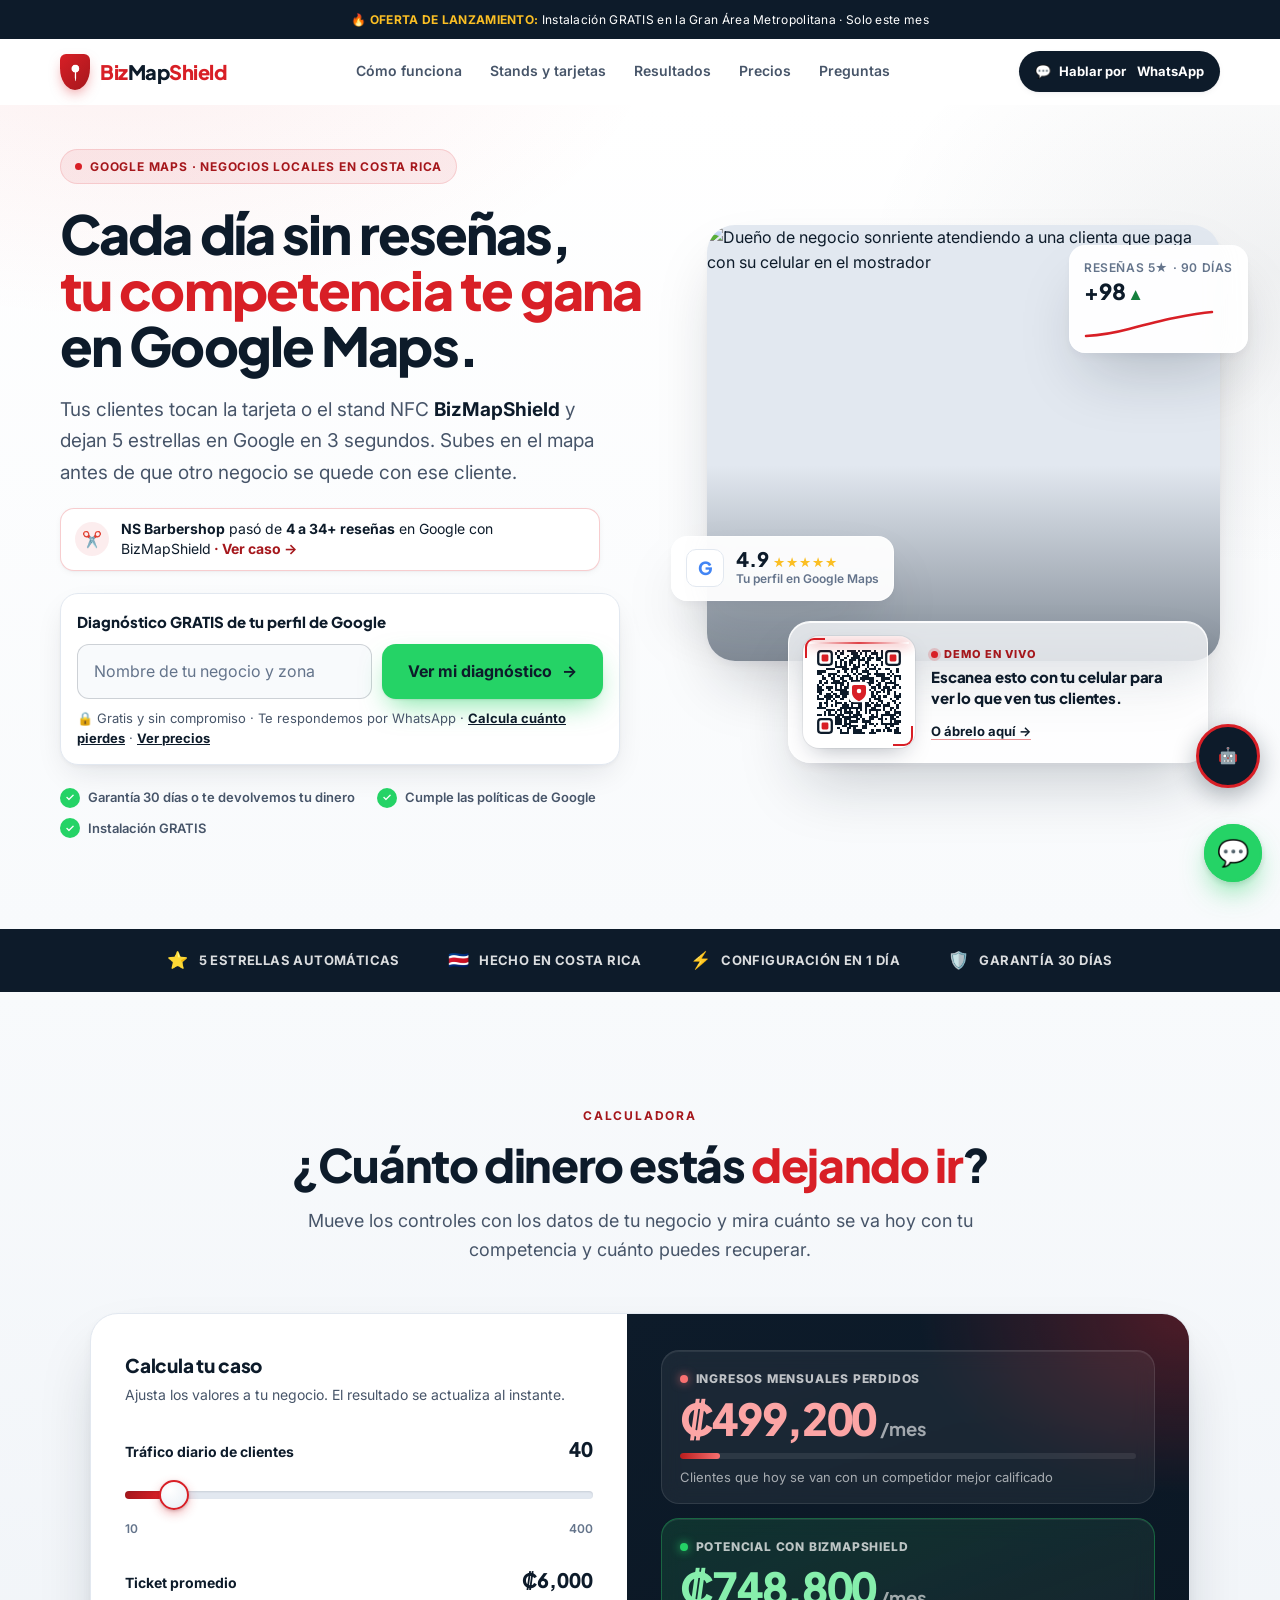
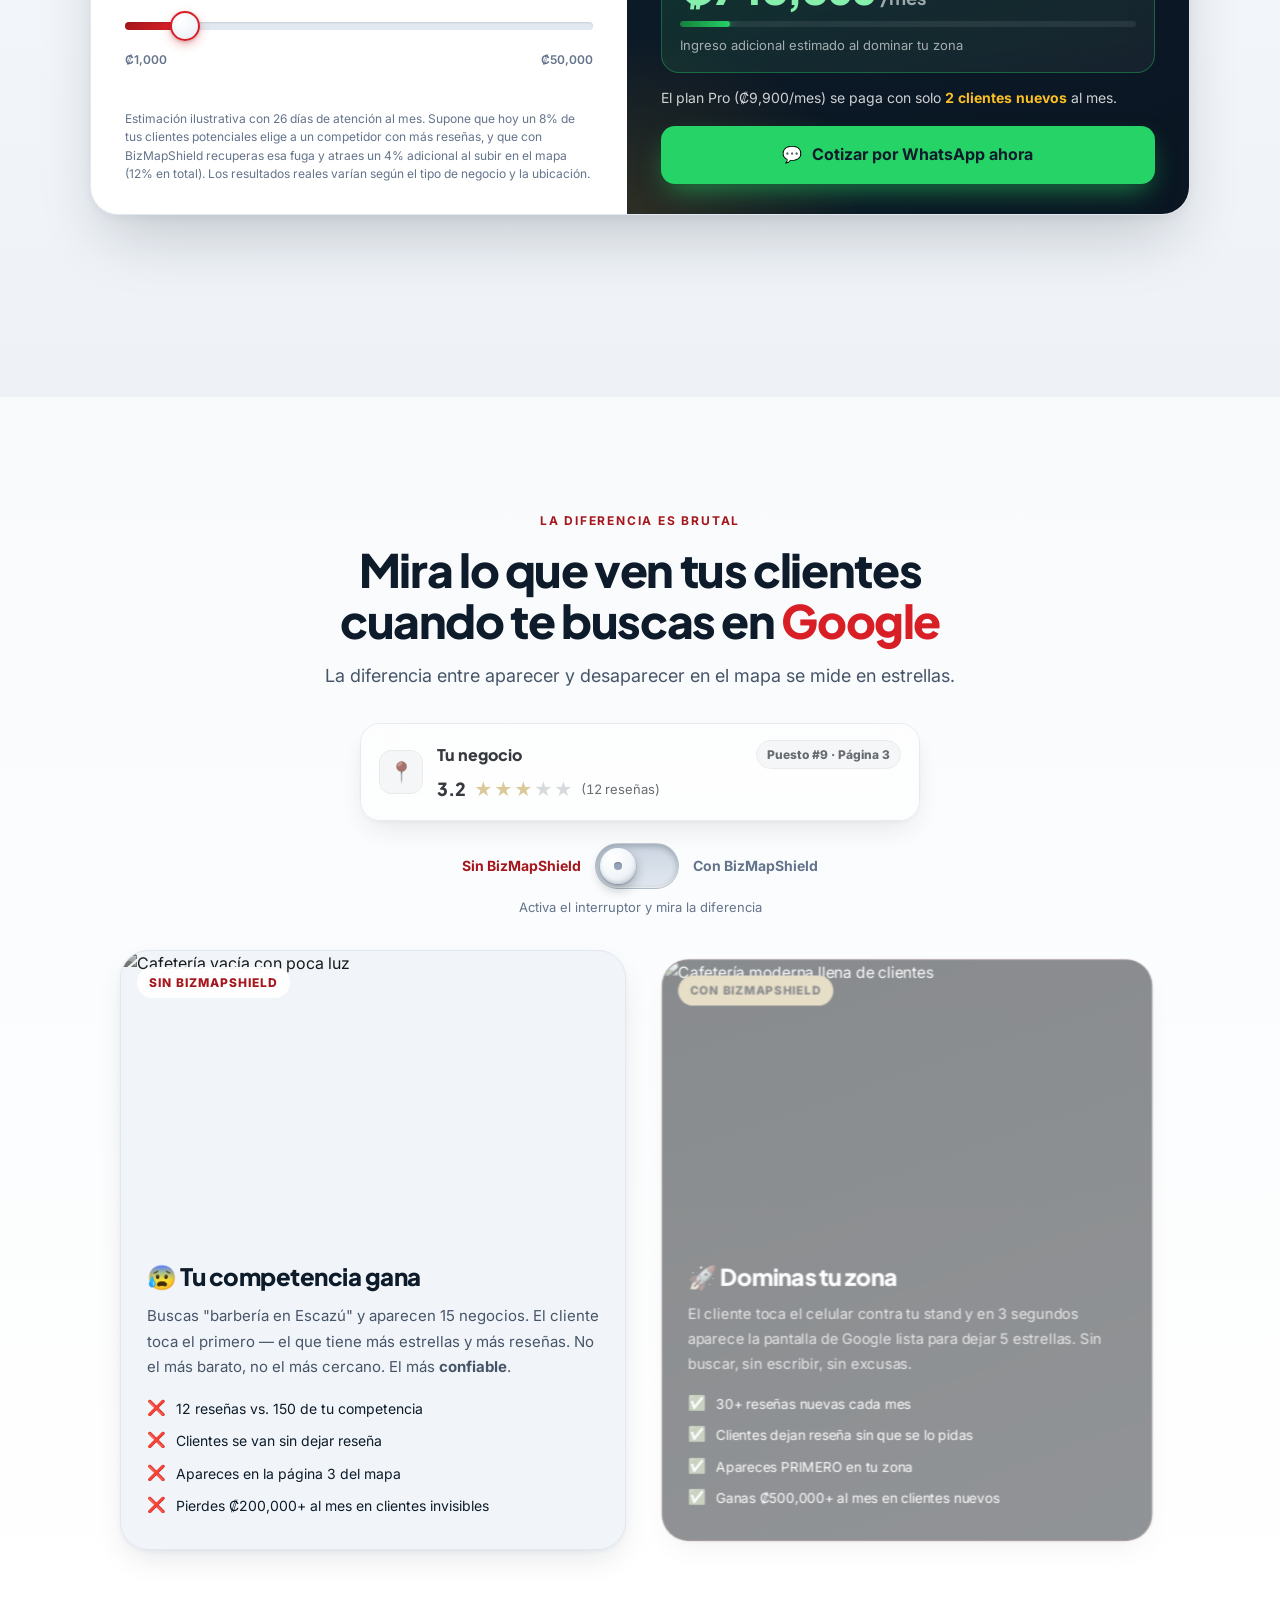
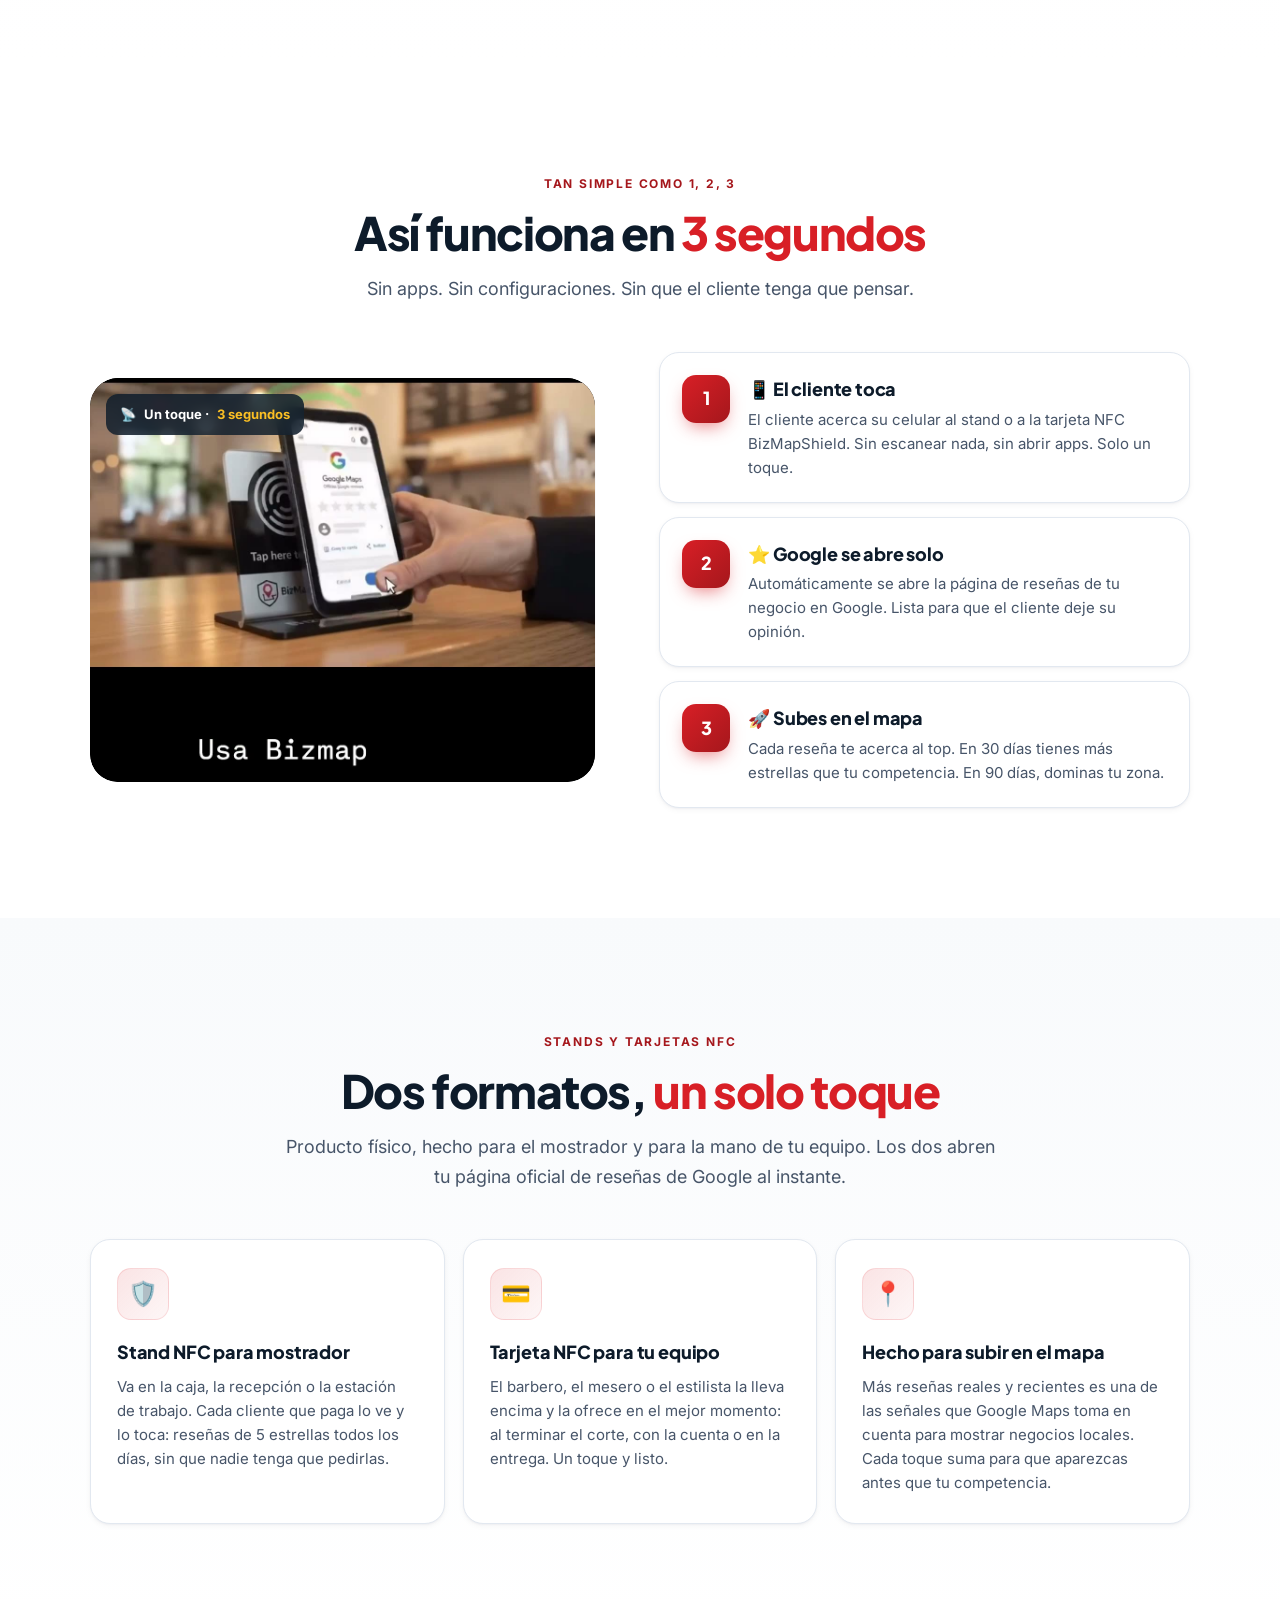
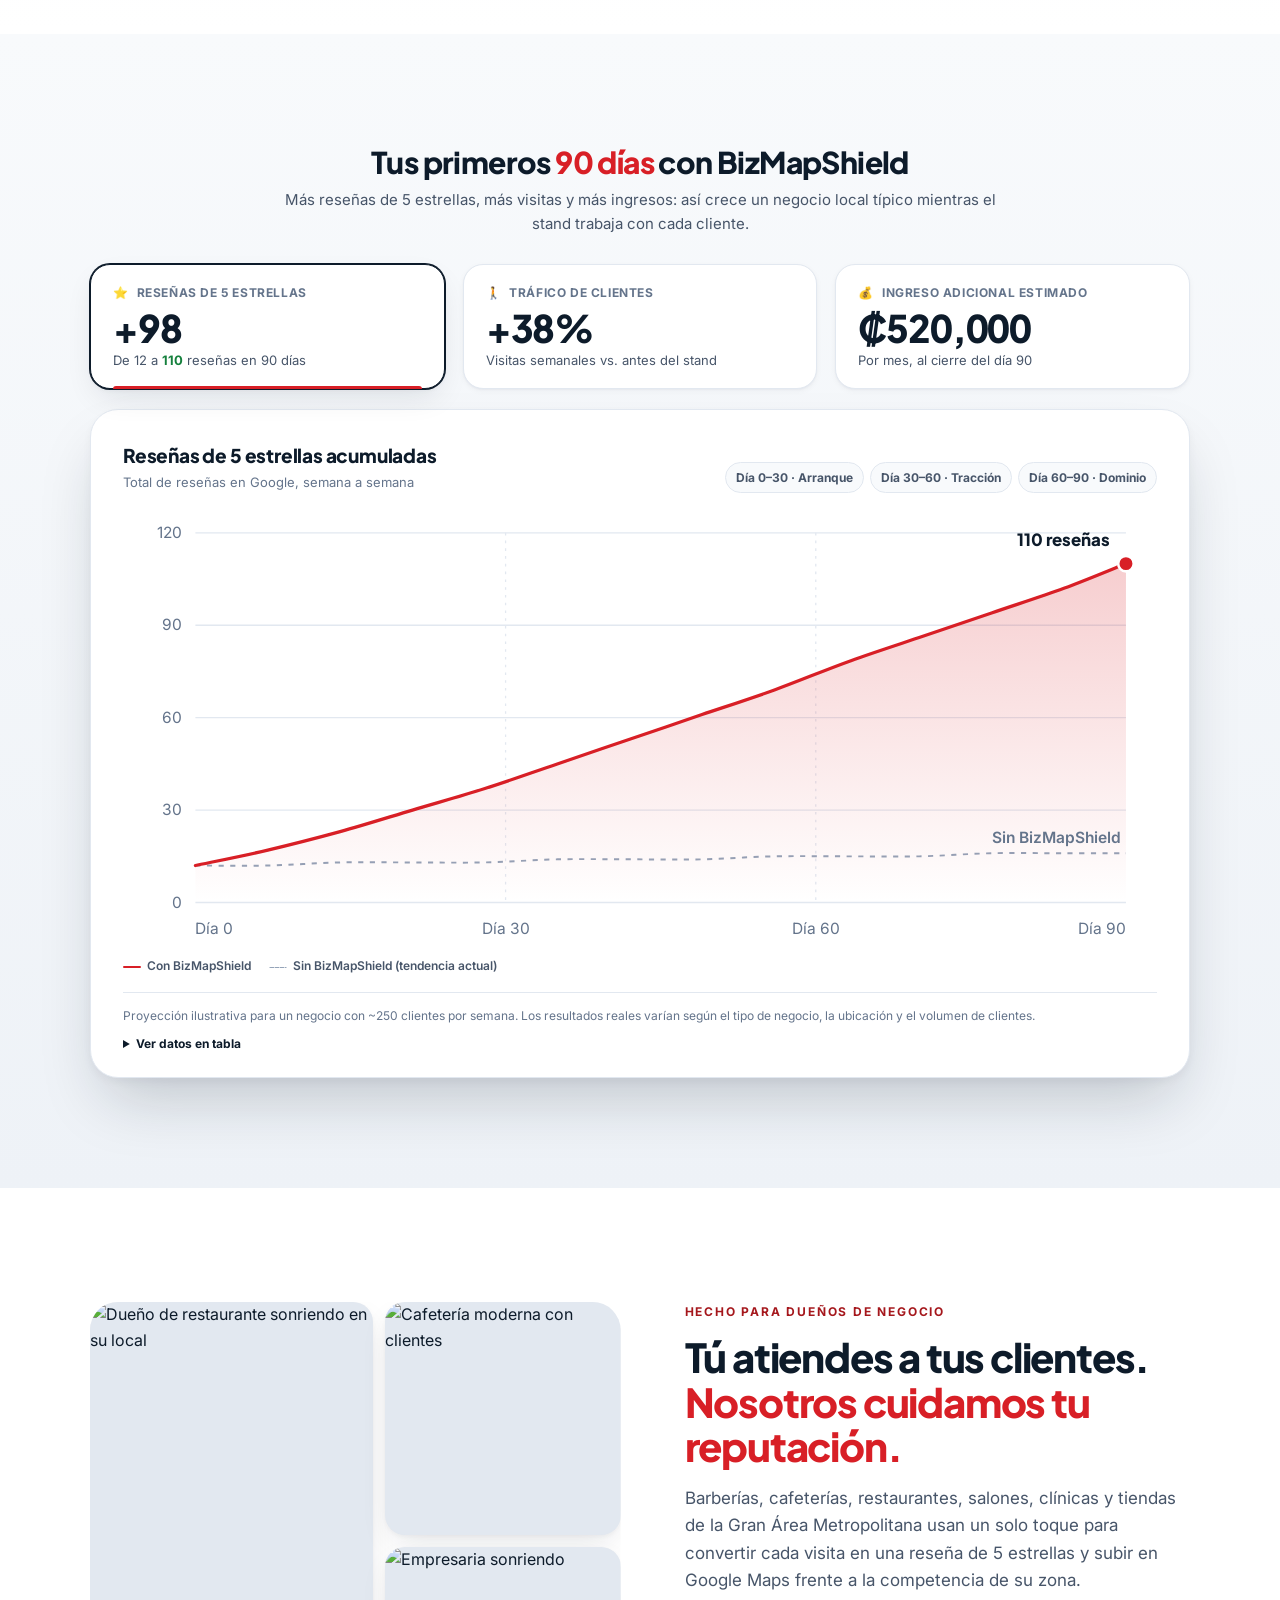
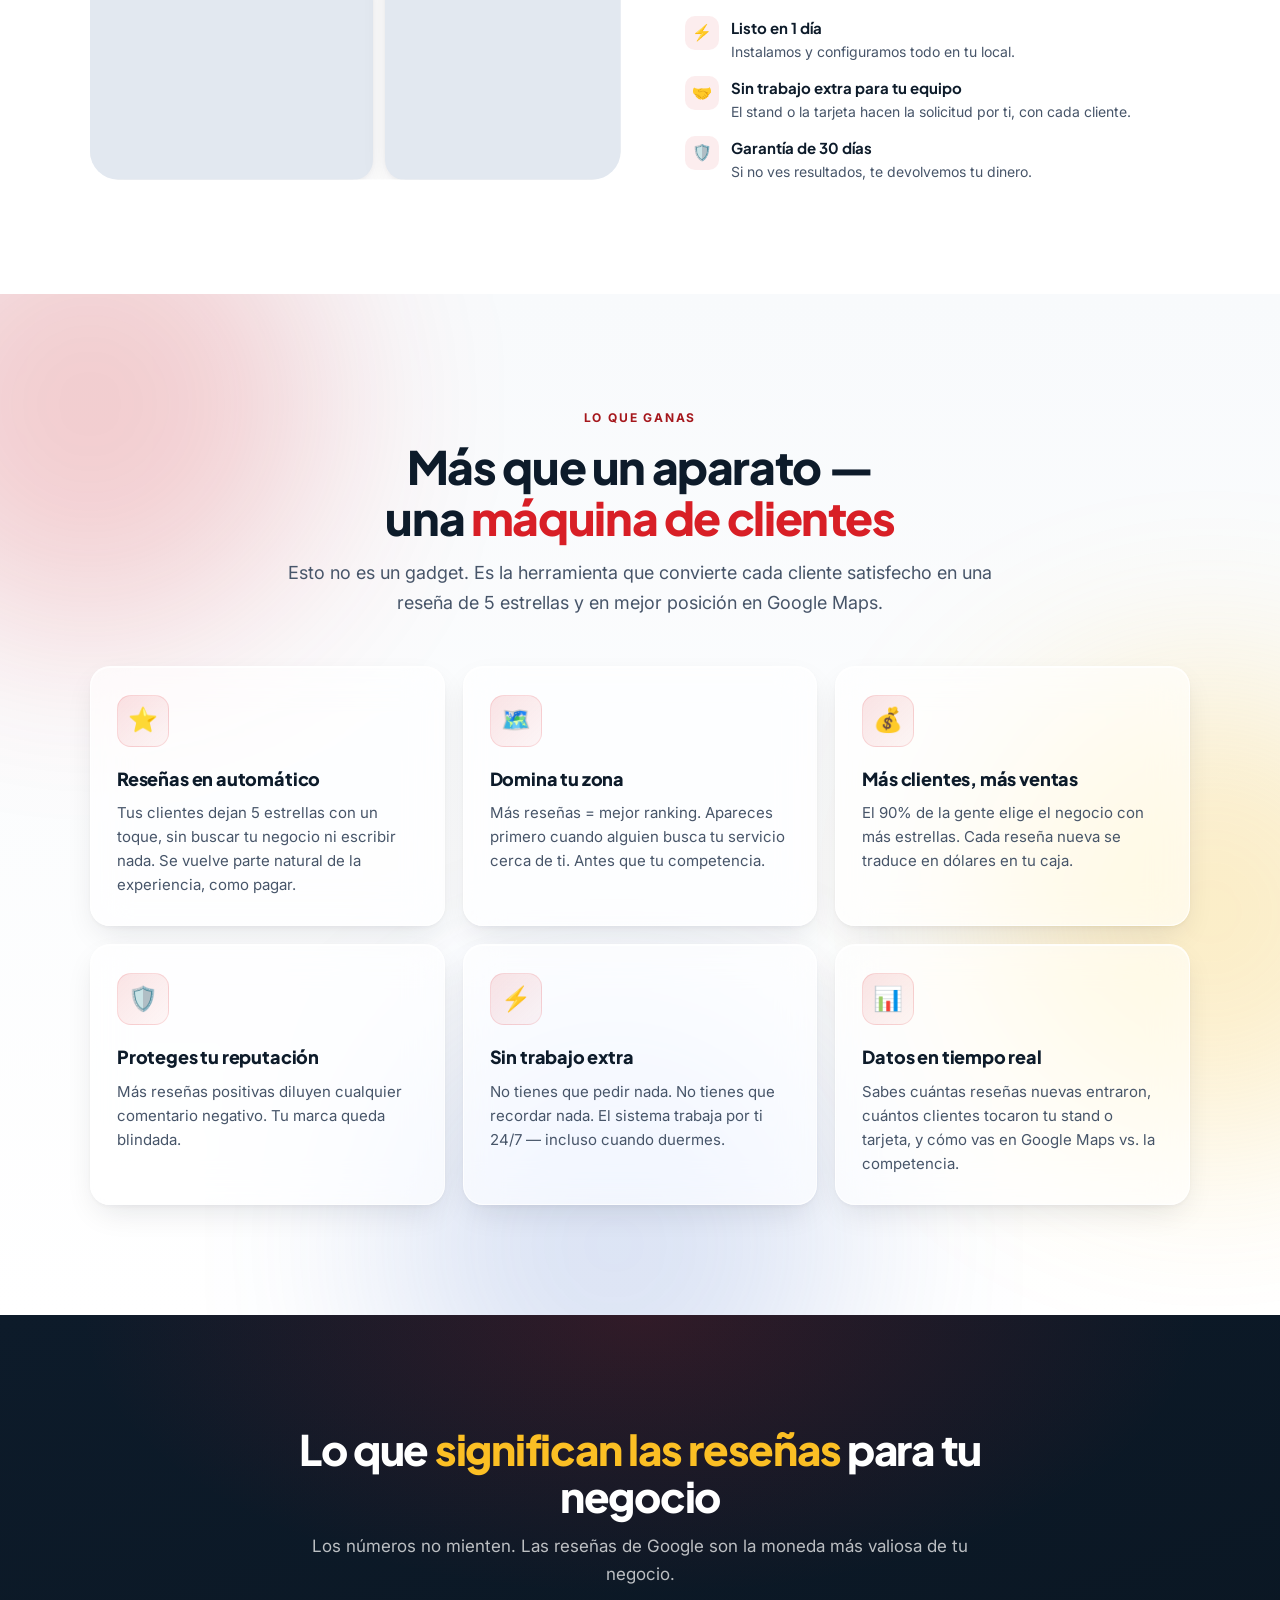
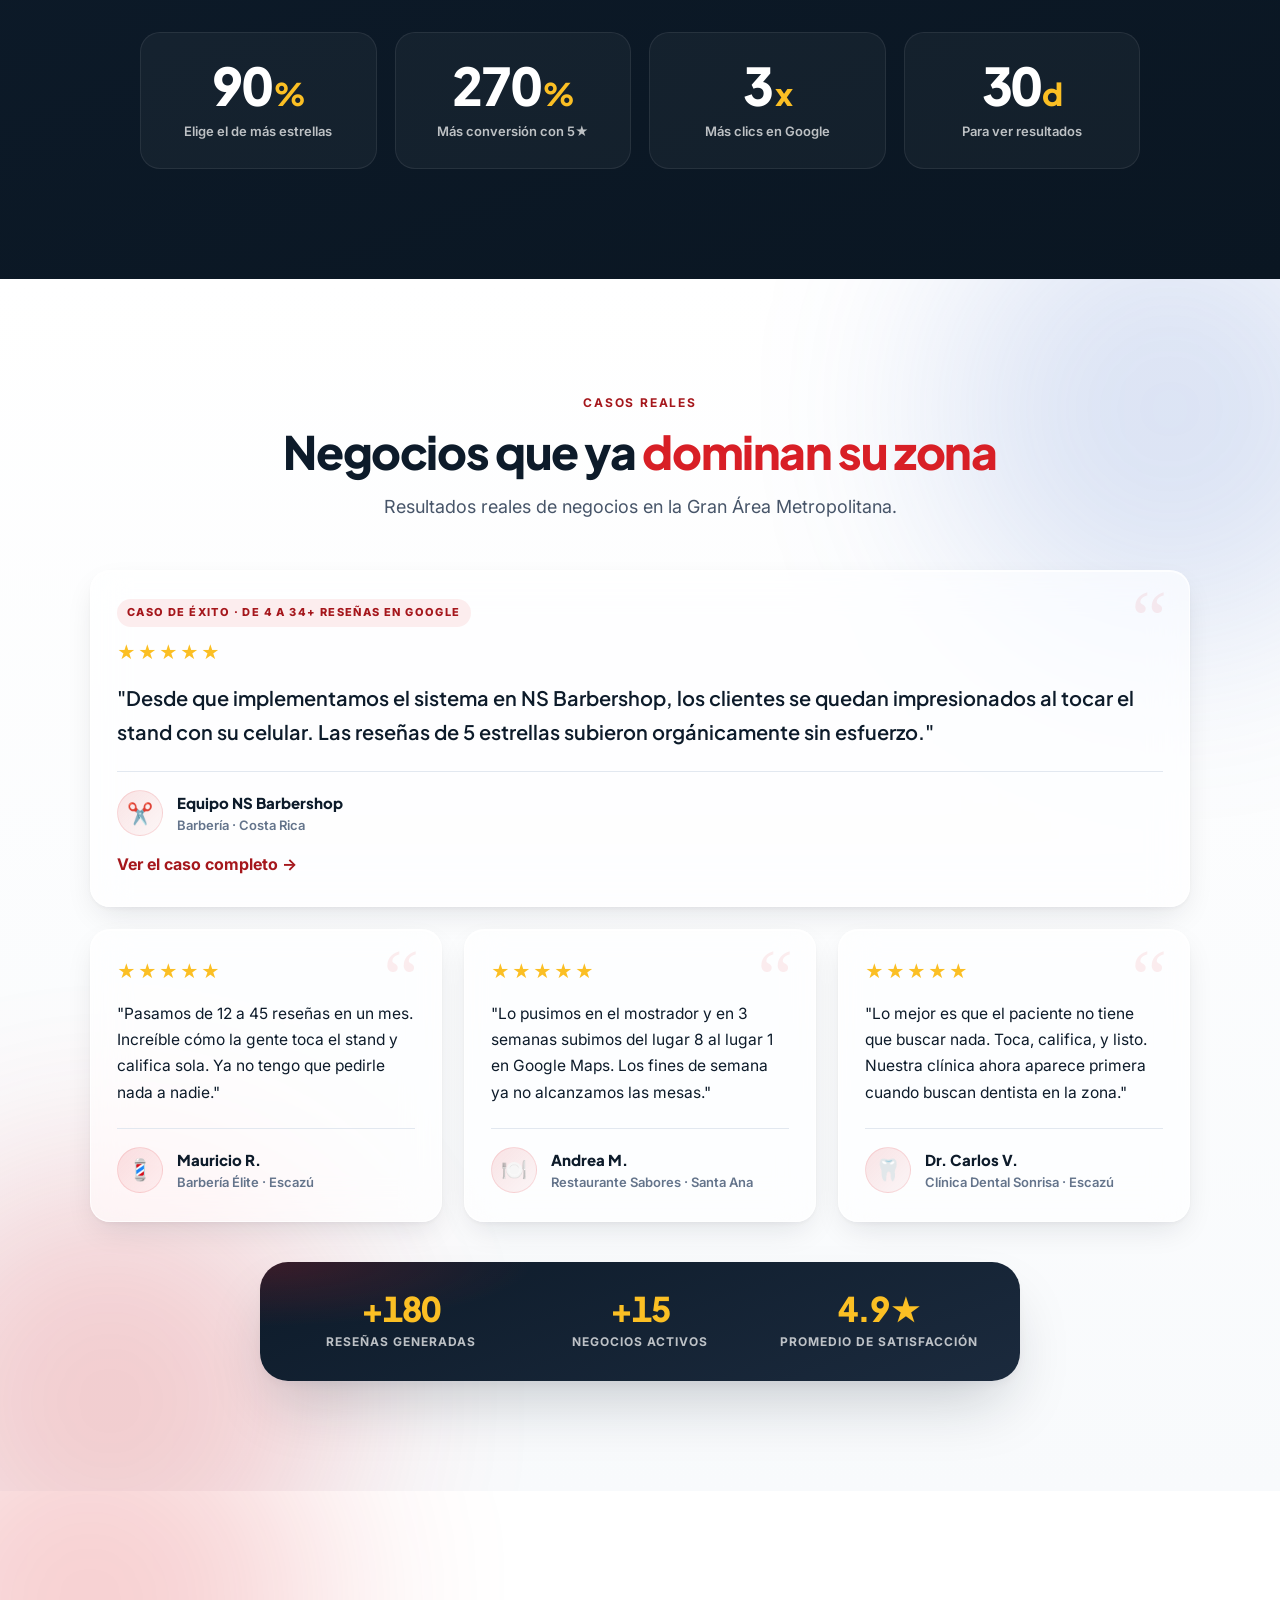
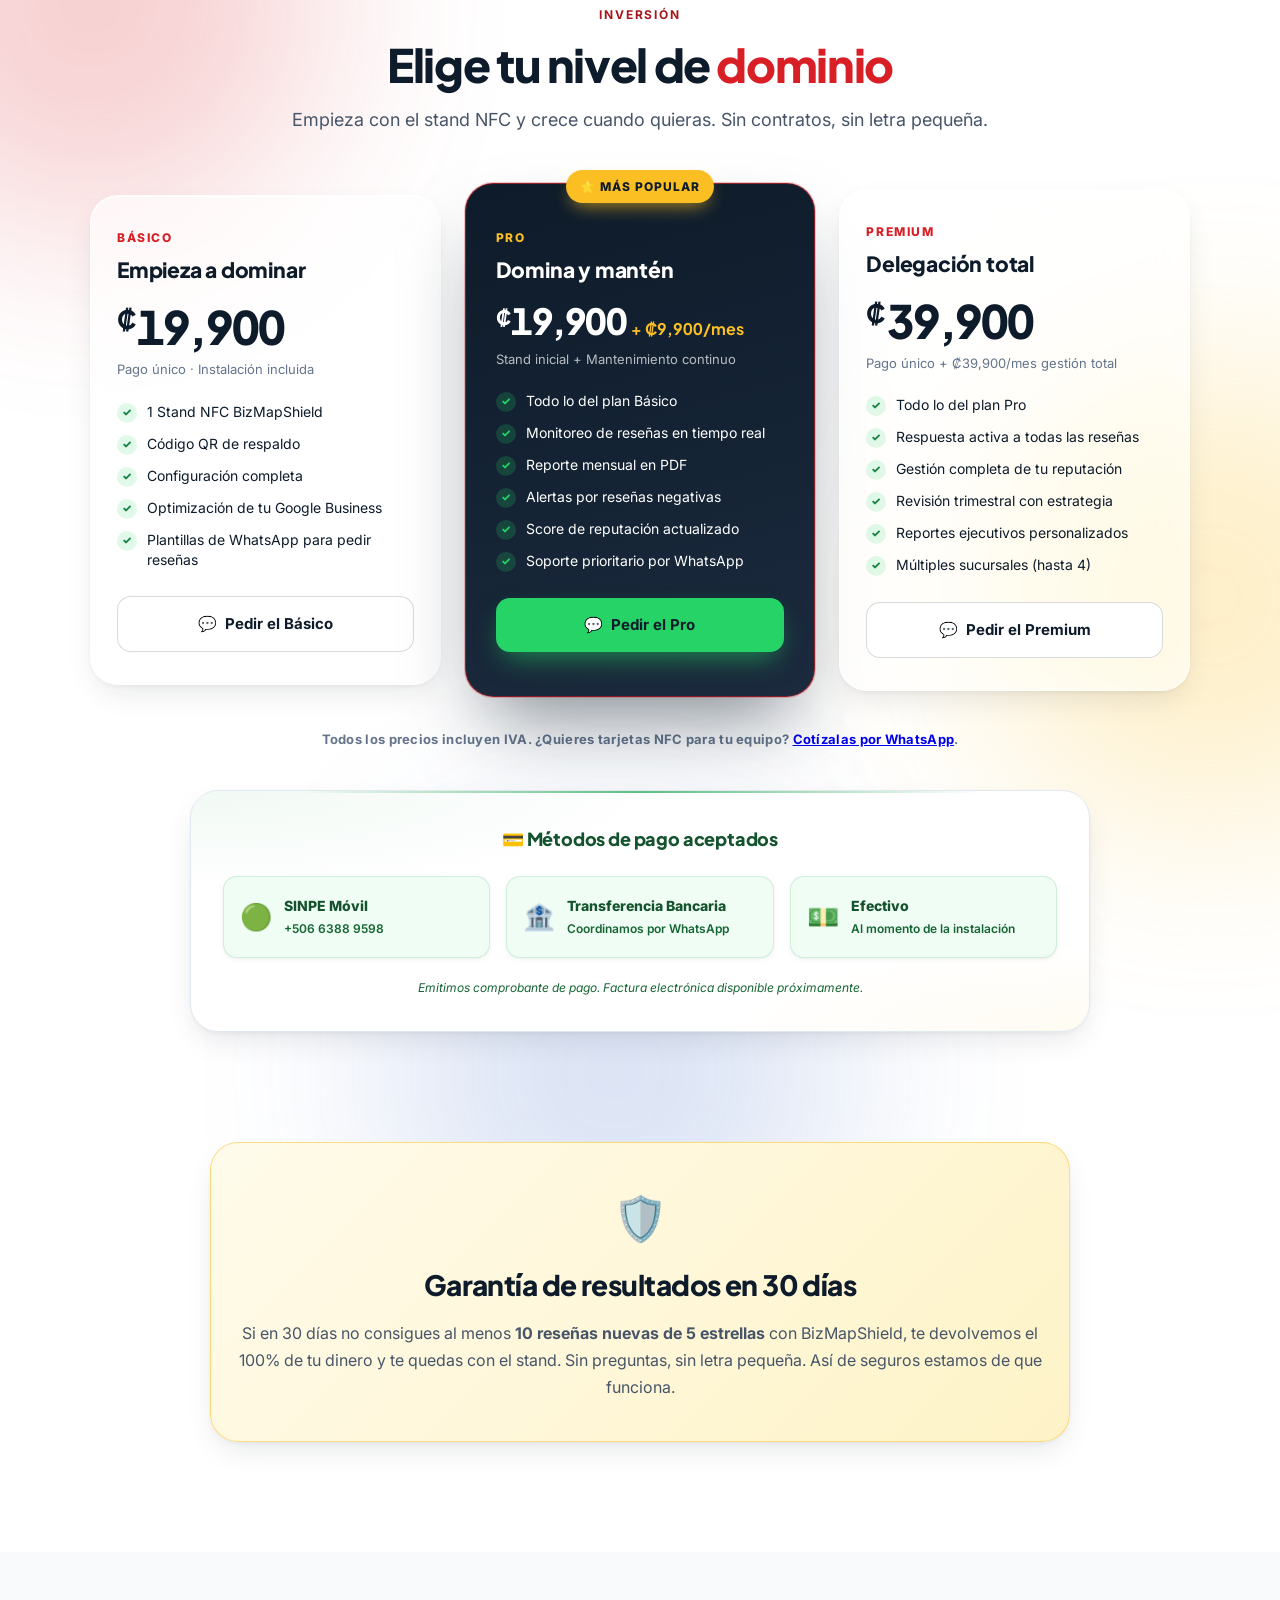
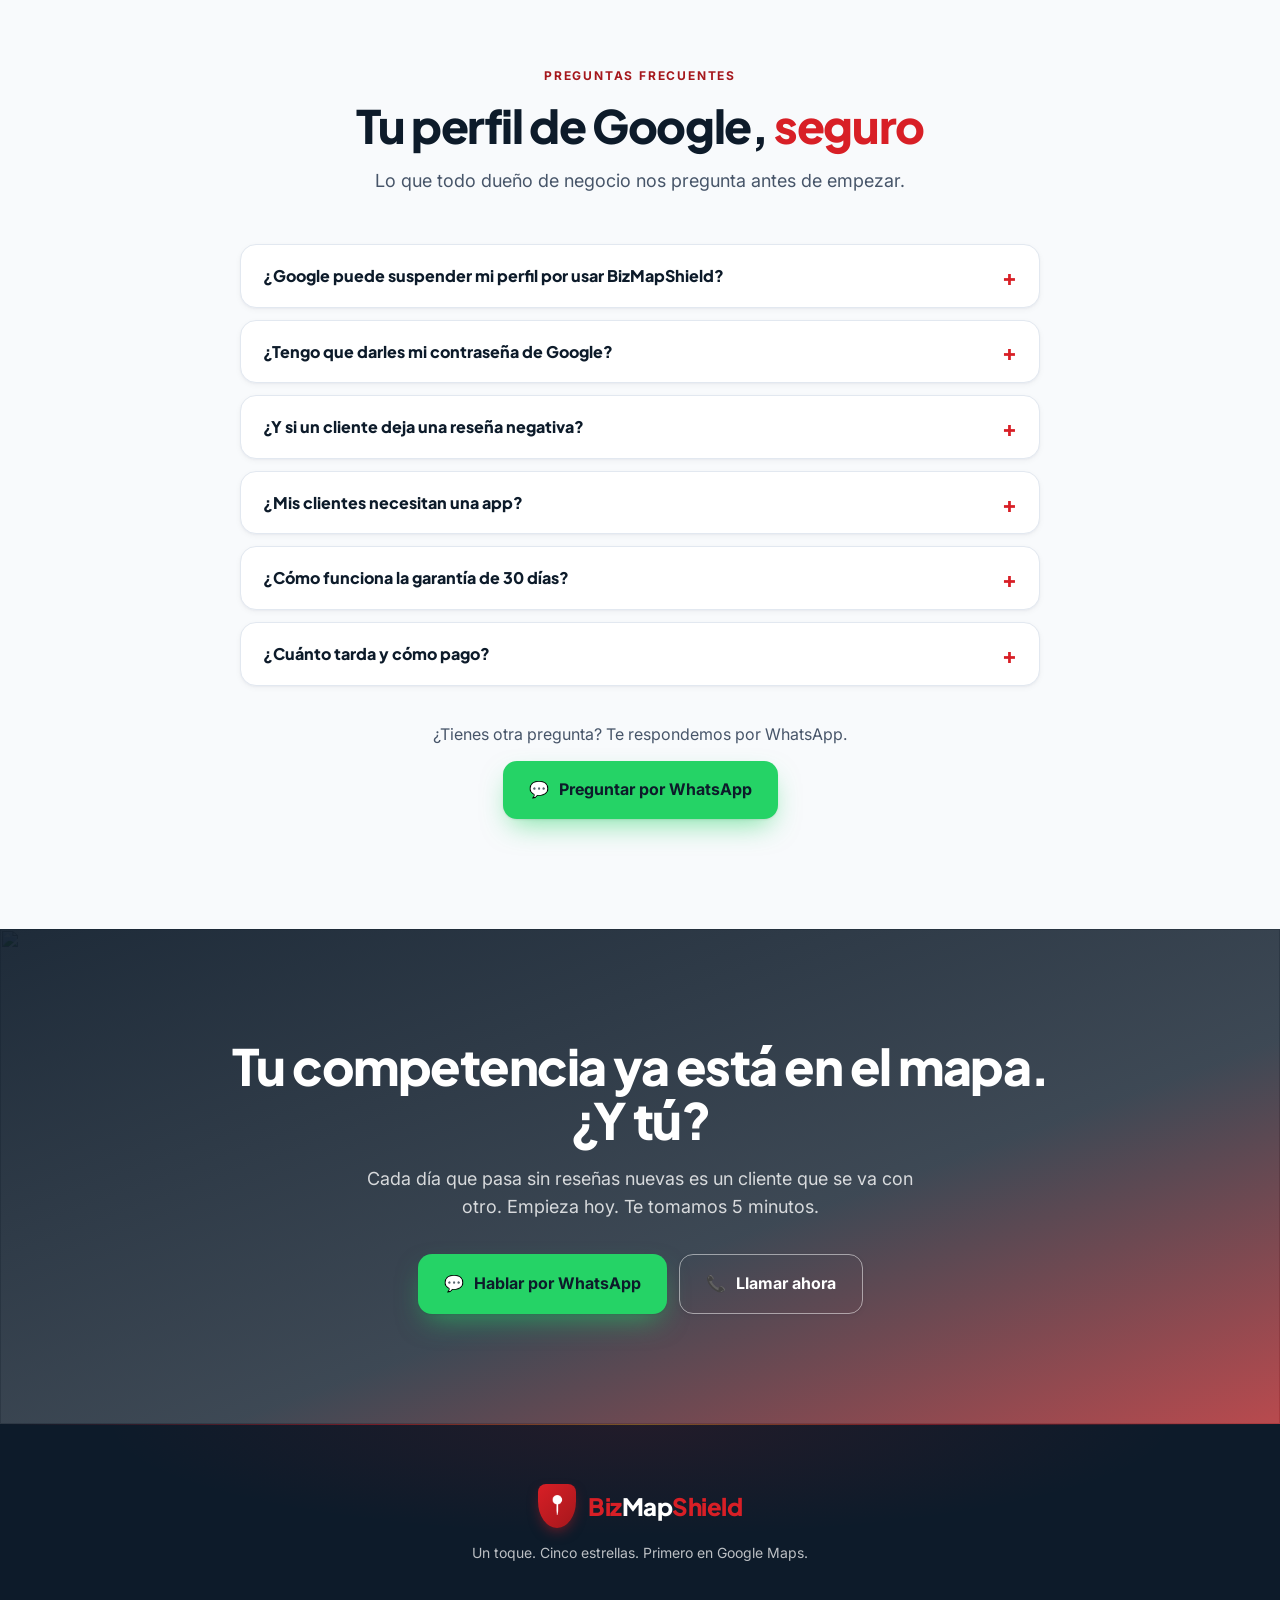
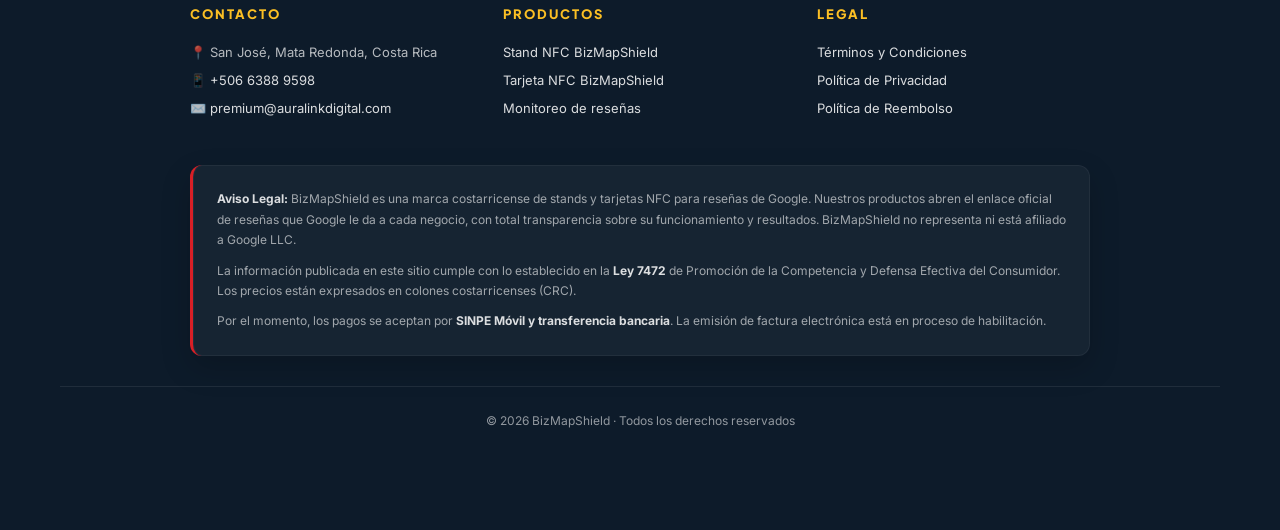
==== commit 982f98b0: "Add NS Barber Shop case study page - New caso-ns-barbershop.html: verified figures from Google Maps " ====
--- a/index.html
+++ b/index.html
@@ -3,9 +3,9 @@
 <head>
 <meta charset="UTF-8" />
 <meta name="viewport" content="width=device-width, initial-scale=1.0" />
-<title>BizMapShield — Stands NFC y QR para reseñas en Google | Costa Rica</title>
-<meta name="description" content="Stands y tarjetas NFC con código QR para que tus clientes compartan su experiencia en Google de forma rápida y voluntaria. Diagnóstico gratuito. Desde ₡19,900. Costa Rica." />
-<meta name="keywords" content="reseñas Google, Google Maps, stand NFC, tarjeta NFC, código QR reseñas, Google Business Profile, SEO local, negocios Costa Rica, San José, Escazú" />
+<title>BizMapShield — Domina tu Mapa. Multiplica tus Clientes.</title>
+<meta name="description" content="Stands y tarjetas NFC que llevan a tus clientes directo a dejar 5 estrellas en Google con un toque. Sube en Google Maps y gana más clientes en tu zona. Desde ₡19,900. Costa Rica." />
+<meta name="keywords" content="reseñas Google, Google Maps, stand NFC, tarjeta NFC, reseñas 5 estrellas, ranking Google Maps, Google Business Profile, SEO local, negocios Costa Rica, San José, Escazú" />
 <meta name="author" content="BizMapShield" />
 <meta name="robots" content="index, follow, max-image-preview:large, max-snippet:-1" />
 <meta name="theme-color" content="#0d1b2a" />
@@ -36,8 +36,8 @@
 <meta property="og:site_name" content="BizMapShield" />
 <meta property="og:locale" content="es_CR" />
 <meta property="og:url" content="https://bizmapshield.vercel.app/" />
-<meta property="og:title" content="BizMapShield — Stands NFC y QR para reseñas en Google" />
-<meta property="og:description" content="Stands y tarjetas NFC con código QR para que tus clientes compartan su experiencia en Google con un toque, de forma voluntaria. Desde ₡19,900. Costa Rica." />
+<meta property="og:title" content="BizMapShield — Domina tu Mapa. Multiplica tus Clientes." />
+<meta property="og:description" content="Stands y tarjetas NFC para conseguir reseñas de 5 estrellas en Google con un toque. Sube en Google Maps y gana más clientes. Desde ₡19,900. Costa Rica." />
 <meta property="og:image" content="https://bizmapshield.vercel.app/assets/og-image.png" />
 <meta property="og:image:width" content="1200" />
 <meta property="og:image:height" content="630" />
@@ -46,8 +46,8 @@
 
 <!-- Twitter Card -->
 <meta name="twitter:card" content="summary_large_image" />
-<meta name="twitter:title" content="BizMapShield — Stands NFC y QR para reseñas en Google" />
-<meta name="twitter:description" content="Stands y tarjetas NFC con código QR para que tus clientes compartan su experiencia en Google con un toque, de forma voluntaria. Desde ₡19,900. Costa Rica." />
+<meta name="twitter:title" content="BizMapShield — Domina tu Mapa. Multiplica tus Clientes." />
+<meta name="twitter:description" content="Stands y tarjetas NFC para conseguir reseñas de 5 estrellas en Google con un toque. Sube en Google Maps y gana más clientes. Desde ₡19,900. Costa Rica." />
 <meta name="twitter:image" content="https://bizmapshield.vercel.app/assets/og-image.png" />
 <meta name="twitter:image:alt" content="BizMapShield — Domina tu Mapa. Multiplica tus Clientes." />
 
@@ -63,7 +63,7 @@
       "url": "https://bizmapshield.vercel.app/",
       "logo": "https://bizmapshield.vercel.app/assets/favicon-512.png",
       "image": "https://bizmapshield.vercel.app/assets/og-image.png",
-      "description": "Stands y tarjetas NFC con código QR de respaldo que llevan a tus clientes directo a la página oficial de reseñas de Google de tu negocio, para que compartan su opinión de forma rápida y voluntaria. Para negocios locales en Costa Rica.",
+      "description": "Stands y tarjetas NFC con código QR de respaldo que llevan a tus clientes directo a dejar su reseña en Google con un toque. Más reseñas de 5 estrellas y mejor posición en Google Maps para negocios locales en Costa Rica.",
       "telephone": "+506 6388 9598",
       "email": "premium@auralinkdigital.com",
       "address": {
@@ -110,7 +110,7 @@
         {
           "@type": "Offer",
           "name": "Pro",
-          "description": "Stand inicial + monitoreo de reseñas, reporte mensual y alertas. ₡19,900 pago inicial + ₡9,900 al mes.",
+          "description": "Stand inicial + monitoreo de reseñas, reporte mensual y alertas. ₡19,900 pago único + ₡9,900 al mes.",
           "price": "19900",
           "priceCurrency": "CRC",
           "priceSpecification": [
@@ -124,7 +124,7 @@
         {
           "@type": "Offer",
           "name": "Premium",
-          "description": "Gestión total de reputación, respuesta a reseñas y hasta 4 sucursales. ₡39,900 pago inicial + ₡39,900 al mes.",
+          "description": "Gestión total de reputación, respuesta a reseñas y hasta 4 sucursales. ₡39,900 pago único + ₡39,900 al mes.",
           "price": "39900",
           "priceCurrency": "CRC",
           "priceSpecification": [
@@ -248,45 +248,32 @@
   .btn-secondary:hover, .btn-secondary:focus-visible { border-color: var(--navy); transform: translateY(-2px); box-shadow: var(--shadow-md); }
 
   /* ---------- Hero ---------- */
-  /* Premium dark hero: navy base, warm gold glow, white form card for the primary CTA */
-  .hero { position: relative; padding: 48px 0 72px; color: #e2e8f0; background: radial-gradient(900px 520px at 88% 8%, rgba(251,191,36,0.14), transparent 60%), radial-gradient(800px 520px at -5% 105%, rgba(216,31,38,0.14), transparent 60%), linear-gradient(160deg, #0d1b2a 0%, #13263b 55%, #0a1520 100%); overflow: hidden; }
+  .hero { position: relative; padding: 48px 0 72px; background: radial-gradient(900px 500px at 10% -10%, rgba(216,31,38,0.07), transparent 60%), radial-gradient(700px 500px at 100% 20%, rgba(13,27,42,0.06), transparent 60%), linear-gradient(180deg, #ffffff 0%, #f8fafc 100%); overflow: hidden; }
   .hero-grid { display: grid; grid-template-columns: 1fr; gap: 48px; align-items: center; }
-  .hero-badge { display: inline-flex; align-items: center; gap: 8px; background: rgba(251,191,36,0.10); color: var(--gold); padding: 7px 14px; border-radius: 50px; font-size: 12px; font-weight: 700; letter-spacing: 0.8px; text-transform: uppercase; margin-bottom: 22px; border: 1px solid rgba(251,191,36,0.30); }
-  .hero-badge .dot { width: 7px; height: 7px; background: var(--gold); border-radius: 50%; animation: pulse 2s ease-in-out infinite; }
-  .hero h1 { font-size: clamp(31px, 7.2vw, 54px); font-weight: 800; line-height: 1.06; letter-spacing: -0.035em; color: var(--white); margin-bottom: 20px; }
-  .hero h1 .gold { color: var(--gold); }
-  .hero p.lead { font-size: clamp(17px, 2.2vw, 19px); color: #cbd5e1; line-height: 1.65; margin-bottom: 24px; max-width: 540px; }
-  .hero p.lead strong { color: var(--white); }
-  /* Three-step strip: chips with arrows on wide screens, three columns on phones */
-  .hero-steps { list-style: none; display: grid; grid-template-columns: repeat(3, 1fr); gap: 18px; max-width: 560px; margin: 0 0 26px; padding: 0; }
-  .hero-steps li { position: relative; display: flex; flex-direction: column; align-items: center; gap: 6px; padding: 10px 6px; border-radius: 14px; background: rgba(255,255,255,0.05); border: 1px solid rgba(255,255,255,0.12); color: #f1f5f9; font-size: 13px; font-weight: 700; line-height: 1.3; text-align: center; }
-  .hero-steps li + li::before { content: "→"; content: "→" / ""; position: absolute; left: -15px; top: 50%; transform: translateY(-50%); color: var(--gold); font-size: 14px; }
-  .hs-num { width: 26px; height: 26px; flex-shrink: 0; border-radius: 50%; background: var(--gold); color: var(--navy); font-size: 13px; font-weight: 800; display: inline-flex; align-items: center; justify-content: center; }
-  @media (min-width: 560px) {
-    .hero-steps { display: flex; flex-wrap: wrap; gap: 10px 28px; }
-    .hero-steps li { flex-direction: row; padding: 6px 14px 6px 6px; border-radius: 999px; font-size: 14px; }
-    .hero-steps li + li::before { left: -21px; }
-  }
+  .hero-badge { display: inline-flex; align-items: center; gap: 8px; background: rgba(216,31,38,0.08); color: var(--red-dark); padding: 7px 14px; border-radius: 50px; font-size: 12px; font-weight: 700; letter-spacing: 0.8px; text-transform: uppercase; margin-bottom: 22px; border: 1px solid rgba(216,31,38,0.14); }
+  .hero-badge .dot { width: 7px; height: 7px; background: var(--red); border-radius: 50%; animation: pulse 2s ease-in-out infinite; }
+  .hero h1 { font-size: clamp(34px, 7.5vw, 54px); font-weight: 800; line-height: 1.04; letter-spacing: -0.035em; color: var(--navy); margin-bottom: 20px; }
+  .hero h1 .red { color: var(--red); }
+  .hero p.lead { font-size: clamp(17px, 2.2vw, 19px); color: var(--ink-2); line-height: 1.65; margin-bottom: 30px; max-width: 540px; }
+  .hero p.lead strong { color: var(--navy); }
   /* Hero diagnosis form: the single primary CTA above the fold */
-  .scan-form { max-width: 560px; background: var(--white); border: 1px solid rgba(251,191,36,0.35); border-radius: 18px; padding: 16px; box-shadow: 0 24px 60px -24px rgba(0,0,0,0.7); color: var(--ink); }
+  .scan-form { max-width: 560px; background: var(--white); border: 1px solid var(--line); border-radius: 18px; padding: 16px; box-shadow: var(--shadow-md); }
   .scan-label { display: block; font-family: var(--font-display); font-size: 15px; font-weight: 800; color: var(--navy); margin-bottom: 10px; }
   .scan-row { display: flex; flex-direction: column; gap: 10px; }
   .scan-input { width: 100%; min-height: 52px; padding: 14px 16px; border: 1.5px solid rgba(13,27,42,0.18); border-radius: 12px; font: inherit; font-size: 16px; color: var(--ink); background: var(--surface-2); transition: border-color 0.2s, background 0.2s; }
   .scan-input::placeholder { color: var(--ink-3); }
   .scan-input:focus { outline: none; border-color: var(--navy); background: var(--white); box-shadow: 0 0 0 3px rgba(13,27,42,0.12); }
   .scan-btn { min-height: 52px; white-space: nowrap; }
-  .hero .scan-btn { background: var(--gold); color: var(--navy); box-shadow: 0 12px 28px -10px rgba(251,191,36,0.65); }
-  .hero .scan-btn:hover, .hero .scan-btn:focus-visible { box-shadow: 0 18px 36px -12px rgba(251,191,36,0.8); }
   .scan-note { margin-top: 10px; font-size: 13px; color: var(--ink-2); line-height: 1.5; }
   .scan-note a { color: var(--navy); font-weight: 700; }
-  .hero-how { display: inline-flex; align-items: center; gap: 6px; min-height: 46px; margin-top: 14px; padding: 10px 18px; border-radius: 12px; border: 1.5px solid rgba(255,255,255,0.35); background: transparent; color: var(--white); font-weight: 700; font-size: 15px; text-decoration: none; transition: border-color 0.2s, background 0.2s; }
-  .hero-how:hover, .hero-how:focus-visible { border-color: var(--gold); background: rgba(251,191,36,0.08); }
   @media (min-width: 560px) { .scan-row { flex-direction: row; } .scan-input { flex: 1; } }
-  .hero-proof { display: flex; align-items: center; gap: 12px; max-width: 540px; margin: 20px 0 0; padding: 10px 14px; border-radius: 14px; background: rgba(255,255,255,0.05); border: 1px solid rgba(251,191,36,0.28); font-size: 14px; line-height: 1.45; color: #e2e8f0; text-decoration: none; transition: border-color 0.25s, background 0.25s; }
-  .hero-proof:hover, .hero-proof:focus-visible { border-color: var(--gold); background: rgba(255,255,255,0.08); }
-  .hero-proof b { color: var(--white); }
-  .hero-proof-ico { width: 34px; height: 34px; border-radius: 50%; background: rgba(251,191,36,0.12); display: flex; align-items: center; justify-content: center; flex-shrink: 0; font-size: 16px; }
-  .hero-proof-link { color: var(--gold); font-weight: 700; white-space: nowrap; }
+  .hero-proof { display: flex; align-items: center; gap: 12px; max-width: 540px; margin: -10px 0 22px; padding: 10px 14px; border-radius: 14px; background: var(--white); border: 1px solid rgba(216,31,38,0.22); box-shadow: var(--shadow-sm); font-size: 14px; line-height: 1.45; color: var(--ink); text-decoration: none; transition: border-color 0.25s, box-shadow 0.25s; }
+  .hero-proof:hover, .hero-proof:focus-visible { border-color: var(--red); box-shadow: var(--shadow-md); }
+  .hero-proof b { color: var(--navy); }
+  .hero-proof-ico { width: 34px; height: 34px; border-radius: 50%; background: rgba(216,31,38,0.08); display: flex; align-items: center; justify-content: center; flex-shrink: 0; font-size: 16px; }
+  .testimonial-link { display: inline-block; margin-top: 16px; font-weight: 700; color: var(--red-dark); text-decoration: none; }
+  .testimonial-link:hover, .testimonial-link:focus-visible { text-decoration: underline; }
+  .hero-proof-link { color: var(--red-dark); font-weight: 700; white-space: nowrap; }
   .hero-trust { display: flex; gap: 10px 22px; margin-top: 22px; flex-wrap: wrap; }
   @media (max-width: 559px) {
     .hero { padding-top: 28px; }
@@ -294,16 +281,15 @@
     .scan-form { padding: 14px; }
     .hero h1 { margin-bottom: 14px; }
     .hero p.lead { margin-bottom: 20px; font-size: 16px; }
-    .hero-proof { margin-top: 16px; font-size: 13px; }
-  }
-  .trust-item { display: flex; align-items: center; gap: 8px; font-size: 13px; color: #cbd5e1; font-weight: 600; }
-  .trust-item a { color: var(--gold); }
+    .hero-proof { margin: -6px 0 16px; font-size: 13px; }
+  }
+  .trust-item { display: flex; align-items: center; gap: 8px; font-size: 13px; color: var(--ink-2); font-weight: 600; }
   .trust-item .check { width: 20px; height: 20px; background: var(--green); border-radius: 50%; display: flex; align-items: center; justify-content: center; color: white; font-size: 11px; flex-shrink: 0; }
 
   .hero-visual { position: relative; }
-  .hero-photo { position: relative; border-radius: var(--radius-lg); overflow: hidden; box-shadow: 0 0 0 1px rgba(251,191,36,0.25), 0 40px 80px -30px rgba(0,0,0,0.8); aspect-ratio: 7 / 5; background: var(--navy-light); }
+  .hero-photo { position: relative; border-radius: var(--radius-lg); overflow: hidden; box-shadow: var(--shadow-lg); aspect-ratio: 4 / 3.4; background: #e2e8f0; }
   .hero-photo img { width: 100%; height: 100%; object-fit: cover; }
-  .hero-photo::after { content: ""; position: absolute; inset: 0; background: linear-gradient(180deg, transparent 60%, rgba(13,27,42,0.55) 100%); }
+  .hero-photo::after { content: ""; position: absolute; inset: 0; background: linear-gradient(180deg, transparent 55%, rgba(13,27,42,0.45) 100%); }
   .float-card { position: absolute; background: rgba(255,255,255,0.94); backdrop-filter: blur(12px); -webkit-backdrop-filter: blur(12px); border: 1px solid rgba(255,255,255,0.7); border-radius: 16px; box-shadow: var(--shadow-lg); padding: 12px 14px; z-index: 2; }
   .float { animation: float 6s ease-in-out infinite; }
   .fc-rating { left: -8px; bottom: 24px; display: flex; align-items: center; gap: 12px; }
@@ -312,17 +298,23 @@
   .fc-rating .score { font-family: var(--font-display); font-size: 20px; font-weight: 800; color: var(--navy); line-height: 1; }
   .fc-rating .stars { color: var(--gold); font-size: 13px; letter-spacing: 1px; }
   .fc-rating .sub { font-size: 12px; color: var(--ink-3); font-weight: 600; }
+  .fc-growth { right: -8px; top: 20px; animation-delay: -3s; min-width: 150px; }
+  .fc-growth .k { font-size: 12px; color: var(--ink-3); font-weight: 600; text-transform: uppercase; letter-spacing: 0.6px; }
+  .fc-growth .v { font-family: var(--font-display); font-size: 22px; font-weight: 800; color: var(--navy); line-height: 1.2; }
+  .fc-growth .v small { color: #15803d; font-size: 13px; font-weight: 700; margin-left: 4px; }
+  .fc-growth svg { display: block; margin-top: 6px; }
   @media (min-width: 960px) {
     .hero { padding: 44px 0 90px; }
     .hero-grid { grid-template-columns: 1.15fr 1fr; gap: 56px; }
-    .hero h1 { font-size: clamp(40px, 4.1vw, 54px); }
+    .hero h1 { font-size: clamp(40px, 4.2vw, 54px); }
     .fc-rating { left: -36px; }
+    .fc-growth { right: -28px; }
   }
 
   /* Hero QR demo: glass card overlapping the bottom of the hero photo */
   .hero-media { position: relative; }
   .hero-media .fc-rating { bottom: 60px; } /* clear the QR card that overlaps the photo's bottom edge */
-  .qr-demo { position: relative; z-index: 3; display: flex; align-items: center; gap: 16px; max-width: 420px; margin: -40px 12px 0 auto; padding: 14px 18px 14px 14px; border-radius: 22px; background: rgba(255,255,255,0.95); backdrop-filter: blur(18px) saturate(170%); -webkit-backdrop-filter: blur(18px) saturate(170%); border: 1px solid rgba(255,255,255,0.85); box-shadow: inset 0 1px 0 rgba(255,255,255,0.9), var(--shadow-lg); transition: transform 0.35s var(--ease), box-shadow 0.35s var(--ease); }
+  .qr-demo { position: relative; z-index: 3; display: flex; align-items: center; gap: 16px; max-width: 420px; margin: -40px 12px 0 auto; padding: 14px 18px 14px 14px; border-radius: 22px; background: rgba(255,255,255,0.74); backdrop-filter: blur(18px) saturate(170%); -webkit-backdrop-filter: blur(18px) saturate(170%); border: 1px solid rgba(255,255,255,0.85); box-shadow: inset 0 1px 0 rgba(255,255,255,0.9), var(--shadow-lg); transition: transform 0.35s var(--ease), box-shadow 0.35s var(--ease); }
   .qr-frame { position: relative; flex-shrink: 0; width: 112px; height: 112px; padding: 5px; border-radius: 16px; background: var(--white); box-shadow: 0 0 0 1px rgba(13,27,42,0.06), 0 10px 24px -10px rgba(13,27,42,0.35); overflow: hidden; }
   .qr-svg { display: block; width: 100%; height: 100%; color: var(--navy); }
   .qr-frame::before, .qr-frame::after { content: ""; position: absolute; width: 18px; height: 18px; border: 2.5px solid var(--red); pointer-events: none; }
@@ -424,7 +416,6 @@
   .problem:not(.ba-touched) .ba-toggle::after { animation: ring 2.2s ease-out infinite; }
   .ba-hint { margin-top: 8px; font-size: 13px; color: var(--ink-3); transition: opacity 0.4s; }
   .ba-touched .ba-hint { opacity: 0; }
-  .ba-note { margin-top: 4px; font-size: 12px; color: var(--ink-3); }
 
   /* Cards react to the switch: the active side glows, the other recedes */
   .ba-ready .ba-card { transition: opacity 0.6s var(--ease), transform 0.6s var(--ease), filter 0.6s var(--ease), box-shadow 0.6s var(--ease), border-color 0.6s, visibility 0s; }
@@ -468,8 +459,63 @@
   .step h3 { font-size: 18px; font-weight: 800; color: var(--navy); margin-bottom: 4px; letter-spacing: -0.01em; }
   .step p { font-size: 15px; color: var(--ink-2); line-height: 1.6; }
 
-  /* ---------- Revenue calculator ---------- */
+  /* ---------- ROI & Revenue Impact ---------- */
   .roi { background: linear-gradient(180deg, #f8fafc 0%, #eef2f7 100%); position: relative; overflow: hidden; }
+  .roi-kpis { display: grid; grid-template-columns: 1fr; gap: 14px; max-width: 1100px; margin: 0 auto 20px; }
+  @media (min-width: 720px) { .roi-kpis { grid-template-columns: repeat(3, 1fr); gap: 18px; } }
+  .kpi { background: var(--white); border: 1px solid var(--line); border-radius: var(--radius); padding: 20px 22px; box-shadow: var(--shadow-sm); text-align: left; cursor: pointer; font-family: inherit; color: inherit; transition: border-color 0.25s, box-shadow 0.25s, transform 0.25s var(--ease); position: relative; }
+  .kpi[aria-pressed="true"] { border-color: var(--navy); box-shadow: 0 0 0 1px var(--navy), var(--shadow-md); }
+  .kpi[aria-pressed="true"]::after { content: ""; position: absolute; left: 22px; right: 22px; bottom: -1px; height: 3px; border-radius: 3px 3px 0 0; background: var(--red); }
+  .kpi .k-label { font-size: 12px; font-weight: 700; letter-spacing: 0.6px; text-transform: uppercase; color: var(--ink-3); display: flex; align-items: center; gap: 8px; }
+  .kpi .k-value { display: block; font-family: var(--font-display); font-size: clamp(30px, 5vw, 38px); font-weight: 800; color: var(--navy); letter-spacing: -0.03em; line-height: 1.15; margin-top: 6px; font-variant-numeric: tabular-nums; }
+  .kpi .k-sub { display: block; font-size: 13px; color: var(--ink-2); margin-top: 2px; }
+  .kpi .k-sub b { color: #15803d; }
+  @media (max-width: 719px) {
+    .roi-kpis { gap: 10px; }
+    .kpi { display: grid; grid-template-columns: 1fr auto; grid-template-areas: "label value" "sub value"; align-items: center; column-gap: 12px; padding: 14px 16px; }
+    .kpi .k-label { grid-area: label; }
+    .kpi .k-sub { grid-area: sub; font-size: 12px; }
+    .kpi .k-value { grid-area: value; margin-top: 0; font-size: 26px; }
+    .kpi[aria-pressed="true"]::after { left: 0; right: auto; top: 14px; bottom: 14px; width: 3px; height: auto; border-radius: 0 3px 3px 0; }
+  }
+
+  .chart-card { max-width: 1100px; margin: 0 auto; background: var(--white); border: 1px solid var(--line); border-radius: var(--radius-lg); box-shadow: var(--shadow-lg); padding: 22px 18px 18px; }
+  @media (min-width: 720px) { .chart-card { padding: 30px 32px 24px; } }
+  .chart-head { display: flex; flex-wrap: wrap; justify-content: space-between; align-items: flex-end; gap: 10px 20px; margin-bottom: 14px; }
+  .chart-title { font-family: var(--font-display); font-size: 19px; font-weight: 800; color: var(--navy); letter-spacing: -0.01em; }
+  .chart-sub { font-size: 13px; color: var(--ink-3); margin-top: 2px; }
+  .chart-phases { display: flex; gap: 6px; flex-wrap: wrap; }
+  @media (max-width: 719px) { .chart-phases { display: none; } .chart-title { font-size: 17px; } }
+  .chart-phases span { font-size: 12px; font-weight: 700; color: var(--ink-2); background: var(--surface-2); border: 1px solid var(--line); padding: 5px 10px; border-radius: 50px; }
+  .chart-wrap { position: relative; width: 100%; }
+  .chart-wrap svg { display: block; width: 100%; height: auto; overflow: visible; touch-action: pan-y; }
+  .chart-wrap .grid line { stroke: #e2e8f0; stroke-width: 1; }
+  .chart-wrap .axis text { fill: var(--ink-3); font-size: 12px; font-family: var(--font-body); }
+  .chart-wrap .line { fill: none; stroke: var(--red); stroke-width: 2.5; stroke-linecap: round; stroke-linejoin: round; }
+  .chart-wrap .baseline { stroke: #94a3b8; stroke-width: 1.5; stroke-dasharray: 4 5; fill: none; }
+  .chart-wrap .area { opacity: 0; transition: opacity 1s ease 0.6s; }
+  .chart-wrap.drawn .area { opacity: 1; }
+  .chart-wrap .end-dot { opacity: 0; transition: opacity 0.4s ease 1.8s; }
+  .chart-wrap.drawn .end-dot { opacity: 1; }
+  .chart-wrap .end-label { font-family: var(--font-display); font-size: 13px; font-weight: 800; fill: var(--navy); }
+  .chart-wrap .base-label { font-size: 12px; font-weight: 600; fill: var(--ink-3); }
+  .chart-wrap .cross { stroke: var(--navy); stroke-width: 1; stroke-dasharray: 3 3; opacity: 0; }
+  .chart-wrap .hover-dot { opacity: 0; }
+  .chart-wrap.hovering .cross, .chart-wrap.hovering .hover-dot { opacity: 1; }
+  .tooltip { position: absolute; top: 0; left: 0; pointer-events: none; background: var(--navy); color: #fff; border-radius: 10px; padding: 8px 12px; font-size: 12px; line-height: 1.45; box-shadow: var(--shadow-lg); opacity: 0; transform: translate(-50%, -110%); transition: opacity 0.15s; white-space: nowrap; z-index: 3; }
+  .tooltip b { font-family: var(--font-display); font-size: 15px; display: block; }
+  .tooltip span { color: #cbd5e1; }
+  .chart-wrap.hovering .tooltip { opacity: 1; }
+  .chart-legend { display: flex; flex-wrap: wrap; gap: 8px 18px; margin-top: 10px; font-size: 12px; color: var(--ink-2); font-weight: 600; }
+  .chart-legend i { display: inline-block; width: 18px; height: 0; border-top: 2.5px solid var(--red); vertical-align: middle; margin-right: 6px; border-radius: 2px; }
+  .chart-legend i.dash { border-top: 1.5px dashed #94a3b8; }
+  .chart-foot { display: flex; flex-wrap: wrap; justify-content: space-between; gap: 10px; margin-top: 16px; padding-top: 14px; border-top: 1px solid var(--line); font-size: 12px; color: var(--ink-3); line-height: 1.5; }
+  .chart-foot details { font-size: 12px; }
+  .chart-foot summary { cursor: pointer; font-weight: 700; color: var(--navy); }
+  .data-table { margin-top: 10px; border-collapse: collapse; width: 100%; font-variant-numeric: tabular-nums; }
+  .data-table th, .data-table td { text-align: right; padding: 6px 10px; border-bottom: 1px solid var(--line); }
+  .data-table th:first-child, .data-table td:first-child { text-align: left; }
+  .table-scroll { overflow-x: auto; max-width: 100%; }
 
   /* Revenue calculator */
   .calc { display: grid; grid-template-columns: 1fr; max-width: 1100px; margin: 0 auto 72px; border-radius: var(--radius-lg); overflow: hidden; background: var(--white); border: 1px solid var(--line); box-shadow: var(--shadow-lg); }
@@ -513,6 +559,10 @@
   .calc-payback { font-size: 14px; color: rgba(255,255,255,0.8); line-height: 1.55; }
   .calc-payback b { color: var(--gold); font-variant-numeric: tabular-nums; }
   .calc-cta { width: 100%; margin-top: 4px; }
+  .roi-subhead { text-align: center; max-width: 720px; margin: 0 auto 28px; }
+  .roi-subhead h2 { font-size: clamp(22px, 3.6vw, 30px); font-weight: 800; color: var(--navy); letter-spacing: -0.02em; line-height: 1.2; }
+  .roi-subhead h2 .red { color: var(--red); }
+  .roi-subhead p { font-size: 15px; color: var(--ink-2); margin-top: 8px; }
   .sr-only { position: absolute; width: 1px; height: 1px; padding: 0; margin: -1px; overflow: hidden; clip: rect(0 0 0 0); white-space: nowrap; border: 0; }
 
   /* ---------- Owners (photo band) ---------- */
@@ -568,6 +618,11 @@
   .testimonial--featured { grid-column: 1 / -1; border-color: rgba(216,31,38,0.35); box-shadow: var(--shadow-md); }
   .testimonial--featured .testimonial-text { font-family: var(--font-display); font-size: clamp(17px, 2vw, 20px); font-weight: 600; color: var(--navy); }
   .testimonial-kicker { align-self: flex-start; margin-bottom: 12px; padding: 5px 10px; border-radius: 50px; background: rgba(216,31,38,0.08); color: var(--red-dark); font-size: 11px; font-weight: 800; letter-spacing: 1.4px; text-transform: uppercase; }
+  .proof-stats { display: grid; grid-template-columns: 1fr; gap: 18px; max-width: 760px; margin: 0 auto; padding: 26px 22px; border-radius: var(--radius-lg); background: radial-gradient(60% 90% at 0% 0%, rgba(216,31,38,0.22), transparent 60%), linear-gradient(160deg, var(--navy), var(--navy-light)); box-shadow: var(--shadow-lg); }
+  @media (min-width: 560px) { .proof-stats { grid-template-columns: repeat(3, 1fr); padding: 30px; } }
+  .proof-stat { text-align: center; }
+  .proof-num { font-family: var(--font-display); font-size: clamp(28px, 4vw, 34px); font-weight: 800; color: var(--gold); line-height: 1; letter-spacing: -0.02em; margin-bottom: 6px; font-variant-numeric: tabular-nums; }
+  .proof-label { font-size: 12px; color: rgba(255,255,255,0.72); font-weight: 700; letter-spacing: 1px; text-transform: uppercase; }
 
   /* ---------- Pricing ---------- */
   .pricing { background: var(--white); }
@@ -694,6 +749,7 @@
     .step:hover { box-shadow: var(--shadow-md); border-color: rgba(216,31,38,0.4); }
     .benefit-card:hover, .testimonial:hover { box-shadow: var(--shadow-md); border-color: rgba(216,31,38,0.35); }
     .stat:hover { border-color: rgba(251,191,36,0.35); background-color: rgba(255,255,255,0.07); }
+    .kpi:hover { transform: translateY(-2px); box-shadow: var(--shadow-md); }
     .price-card:hover { transform: translateY(-4px); box-shadow: var(--shadow-lg); }
   }
 
@@ -757,11 +813,9 @@
   /* Keyboard focus ring (WCAG 2.4.7): navy on light surfaces, gold on dark ones */
   a:focus-visible, button:focus-visible, summary:focus-visible { outline: 3px solid var(--navy); outline-offset: 3px; }
   .topbar :focus-visible, .stats :focus-visible, .final-cta :focus-visible, .footer :focus-visible,
-  .ba-card.after :focus-visible, .price-card.featured :focus-visible, .calc-results :focus-visible { outline-color: var(--gold); }
+  .ba-card.after :focus-visible, .price-card.featured :focus-visible, .calc-results :focus-visible,
+  .proof-stats :focus-visible { outline-color: var(--gold); }
   .skip-link:focus-visible { outline-color: var(--gold); }
-  /* Dark hero: gold focus ring on navy, navy ring inside its white cards */
-  .hero :focus-visible { outline: 3px solid var(--gold); outline-offset: 3px; }
-  .hero .scan-form :focus-visible, .hero .qr-demo :focus-visible, .hero .float-card :focus-visible { outline-color: var(--navy); }
   .wa-float:focus-visible { outline: 3px solid var(--white); outline-offset: 2px; box-shadow: 0 0 0 7px var(--navy), 0 14px 30px -8px rgba(37,211,102,0.7); }
 
   /* Touch targets (44px) on phones and tablets */
@@ -785,7 +839,7 @@
     .reveal, .reveal-img { transition: opacity 0.3s ease; }
     .js .reveal:not(.visible) { transform: none; }
     .js .reveal-img:not(.visible) { clip-path: inset(0 0 0 0 round var(--radius-lg)); }
-    .price-card:hover, .btn:hover, .btn:focus-visible, .price-cta:hover, .price-cta:focus-visible,
+    .kpi:hover, .price-card:hover, .btn:hover, .btn:focus-visible, .price-cta:hover, .price-cta:focus-visible,
     .nav-cta:hover, .nav-cta:focus-visible, .wa-float:hover, .wa-float:focus-visible { transform: none; }
     .ba-card:hover .ba-photo img { transform: none; }
     .qr-scan, .qr-kicker::before, .problem .ba-toggle::after { animation: none !important; }
@@ -801,7 +855,7 @@
 
 <!-- ============ TOPBAR ============ -->
 <div class="topbar">
-  <span aria-hidden="true">🔥</span> <strong>OFERTA DE LANZAMIENTO:</strong> Instalación GRATIS<span class="hide-sm"> en la Gran Área Metropolitana</span>
+  <span aria-hidden="true">🔥</span> <strong>OFERTA DE LANZAMIENTO:</strong> Instalación GRATIS<span class="hide-sm"> en la Gran Área Metropolitana</span> · Solo este mes
 </div>
 
 <!-- ============ NAVBAR ============ -->
@@ -814,7 +868,7 @@
     <div class="nav-links">
       <a href="#como-funciona">Cómo funciona</a>
       <a href="#productos">Stands y tarjetas</a>
-      <a href="#casos">Casos</a>
+      <a href="#roi">Resultados</a>
       <a href="#pricing">Precios</a>
       <a href="#faq">Preguntas</a>
     </div>
@@ -833,46 +887,42 @@
       <div class="reveal">
         <div class="hero-badge">
           <span class="dot"></span>
-          Stands NFC y QR · Negocios locales en Costa Rica
+          Google Maps · Negocios locales en Costa Rica
         </div>
         <h1>
-          Tus clientes ya te visitan. <span class="gold">Hacé más fácil que dejen una reseña en Google.</span>
+          Cada día sin reseñas,<br>
+          <span class="red">tu competencia te gana</span> en Google Maps.
         </h1>
         <p class="lead">
-          Instalamos stands NFC y códigos QR para que tus clientes compartan su experiencia en Google de forma rápida, voluntaria y sencilla.
+          Tus clientes tocan la tarjeta o el stand NFC <strong>BizMapShield</strong> y dejan 5 estrellas en Google en 3 segundos.
+          <span class="hide-sm">Subes en el mapa antes de que otro negocio se quede con ese cliente.</span>
         </p>
 
-        <ol class="hero-steps" aria-label="Cómo funciona en 3 pasos">
-          <li><span class="hs-num" aria-hidden="true">1</span>Tocá</li>
-          <li><span class="hs-num" aria-hidden="true">2</span>Se abre Google</li>
-          <li><span class="hs-num" aria-hidden="true">3</span>Tu cliente opina libremente</li>
-        </ol>
+        <a class="hero-proof" href="caso-ns-barbershop.html" data-track="hero_proof">
+          <span class="hero-proof-ico" aria-hidden="true">✂️</span>
+          <span><b>NS Barbershop</b> pasó de <b>4 a 34+ reseñas</b> en Google con BizMapShield<span class="hero-proof-link"> · Ver caso&nbsp;→</span></span>
+        </a>
 
         <!-- Primary CTA: low-commitment free diagnosis (opens WhatsApp with the business name pre-filled) -->
         <form class="scan-form" id="diagnostico" data-cta="hero_diagnostico" novalidate>
-          <label class="scan-label" for="scan-business">Diagnóstico gratuito de tu perfil de Google</label>
+          <label class="scan-label" for="scan-business">Diagnóstico GRATIS de tu perfil de Google</label>
           <div class="scan-row">
             <input class="scan-input" id="scan-business" name="negocio" type="text" autocomplete="organization"
-                   placeholder="Tu negocio y zona" maxlength="80" enterkeyhint="send" />
+                   placeholder="Nombre de tu negocio y zona" maxlength="80" enterkeyhint="send" />
             <button class="btn btn-primary scan-btn" type="submit">
-              Solicitar diagnóstico gratuito <span aria-hidden="true">→</span>
+              Ver mi diagnóstico <span aria-hidden="true">→</span>
             </button>
           </div>
           <p class="scan-note">
             <span aria-hidden="true">🔒</span> Gratis y sin compromiso · Te respondemos por WhatsApp ·
+            <a href="#calculadora" data-track="calc_jump">Calcula cuánto pierdes</a> ·
             <a href="#pricing" data-track="view_pricing">Ver precios</a>
           </p>
         </form>
-        <a class="hero-how" href="#como-funciona" data-track="view_how_it_works" data-cta="hero">Ver cómo funciona <span aria-hidden="true">↓</span></a>
-
-        <a class="hero-proof" href="#casos" data-track="hero_proof">
-          <span class="hero-proof-ico" aria-hidden="true">✂️</span>
-          <span><b>NS Barbershop</b> pasó de <b>4 a 34+ reseñas</b> en Google con BizMapShield<span class="hero-proof-link"> · Ver caso&nbsp;→</span></span>
-        </a>
 
         <div class="hero-trust">
-          <div class="trust-item"><div class="check" aria-hidden="true">✓</div> <span>Garantía de 30 días (<a href="legal.html#reembolso">ver condiciones</a>)</span></div>
-          <div class="trust-item"><div class="check" aria-hidden="true">✓</div> Reseñas voluntarias, sin filtros ni incentivos</div>
+          <div class="trust-item"><div class="check" aria-hidden="true">✓</div> Garantía 30 días o te devolvemos tu dinero</div>
+          <div class="trust-item"><div class="check" aria-hidden="true">✓</div> Cumple las políticas de Google</div>
           <div class="trust-item"><div class="check" aria-hidden="true">✓</div> Instalación GRATIS</div>
         </div>
       </div>
@@ -880,16 +930,25 @@
       <div class="hero-visual reveal">
         <div class="hero-media">
           <div class="hero-photo tilt" data-tilt="6">
-            <img src="assets/hero-nfc-stand.jpg"
-                 alt="Stand NFC de BizMapShield en el mostrador: una persona acerca su celular y se abre la página de reseñas de Google"
-                 width="840" height="600" loading="eager" fetchpriority="high" />
+            <img src="https://images.unsplash.com/photo-1556742049-0cfed4f6a45d?w=1100&q=80&auto=format&fit=crop"
+                 srcset="https://images.unsplash.com/photo-1556742049-0cfed4f6a45d?w=640&q=75&auto=format&fit=crop 640w,
+                         https://images.unsplash.com/photo-1556742049-0cfed4f6a45d?w=1100&q=80&auto=format&fit=crop 1100w,
+                         https://images.unsplash.com/photo-1556742049-0cfed4f6a45d?w=1600&q=80&auto=format&fit=crop 1600w"
+                 sizes="(min-width: 960px) 560px, 100vw"
+                 alt="Dueño de negocio sonriente atendiendo a una clienta que paga con su celular en el mostrador"
+                 width="1100" height="935" loading="eager" fetchpriority="high" />
           </div>
           <div class="float-card fc-rating float" aria-hidden="true">
             <div class="g"><span>G</span></div>
             <div>
-              <div class="score">1 toque</div>
-              <div class="sub">Abre tu página de reseñas</div>
+              <div class="score">4.9 <span class="stars">★★★★★</span></div>
+              <div class="sub">Tu perfil en Google Maps</div>
             </div>
+          </div>
+          <div class="float-card fc-growth float" aria-hidden="true">
+            <div class="k">Reseñas 5★ · 90 días</div>
+            <div class="v">+98<small>▲</small></div>
+            <svg width="130" height="30" viewBox="0 0 130 30"><path d="M2 27 C 20 26, 30 24, 45 20 S 75 12, 90 9 S 115 4, 128 3" fill="none" stroke="#d81f26" stroke-width="2.5" stroke-linecap="round"/></svg>
           </div>
         </div>
 
@@ -920,7 +979,7 @@
           </div>
           <div>
             <span class="qr-kicker">Demo en vivo</span>
-            <p class="qr-cta">Escanea esto con tu celular para ver lo que ven tus clientes. Es nuestra página real: solo mírala, no hace falta opinar.</p>
+            <p class="qr-cta">Escanea esto con tu celular para ver lo que ven tus clientes.</p>
             <a class="qr-tap" href="https://g.page/r/CYP2rpOSalMQEAI/review" target="_blank" rel="noopener" data-track="qr_demo_open" data-cta="hero_qr">
               <span class="mob">¿Ya estás en tu celular? Toca aquí&nbsp;→</span><span class="desk">O ábrelo aquí&nbsp;→</span>
             </a>
@@ -934,7 +993,7 @@
 <!-- ============ TRUSTBAR ============ -->
 <div class="trustbar">
   <div class="trustbar-inner">
-    <div class="trustbar-item"><span class="icon" aria-hidden="true">⭐</span> RESEÑAS AUTÉNTICAS</div>
+    <div class="trustbar-item"><span class="icon" aria-hidden="true">⭐</span> 5 ESTRELLAS AUTOMÁTICAS</div>
     <div class="trustbar-item"><span class="icon" aria-hidden="true">🇨🇷</span> HECHO EN COSTA RICA</div>
     <div class="trustbar-item"><span class="icon" aria-hidden="true">⚡</span> CONFIGURACIÓN EN 1 DÍA</div>
     <div class="trustbar-item"><span class="icon" aria-hidden="true">🛡️</span> GARANTÍA 30 DÍAS</div>
@@ -945,9 +1004,9 @@
 <section class="roi" id="calculadora">
   <div class="container">
     <div class="section-head reveal">
-      <span class="section-label">Calculadora ilustrativa</span>
-      <h2>Estima cuánto <span class="red">podría valer</span> tu reputación en Google</h2>
-      <p>Mueve los controles con los datos de tu negocio para ver un escenario de ejemplo. Es una estimación, no una promesa de resultados.</p>
+      <span class="section-label">Calculadora</span>
+      <h2>¿Cuánto dinero estás <span class="red">dejando ir</span>?</h2>
+      <p>Mueve los controles con los datos de tu negocio y mira cuánto se va hoy con tu competencia y cuánto puedes recuperar.</p>
     </div>
 
     <!-- Revenue calculator -->
@@ -973,23 +1032,23 @@
           <input class="calc-range" id="calc-ticket" type="range" min="1000" max="50000" step="500" value="6000" aria-valuetext="6,000 colones" aria-controls="calc-results" />
           <div class="calc-scale" aria-hidden="true"><span>₡1,000</span><span>₡50,000</span></div>
         </div>
-        <p class="calc-assume">Estimación ilustrativa, no un resultado medido ni garantizado. Usa 26 días de atención al mes y supuestos de ejemplo: que un 8% de tus clientes potenciales elige a un competidor con más reseñas, y que un perfil más activo podría recuperar esa parte y atraer un 4% adicional (12% en total). Tus resultados dependen de tu tipo de negocio, ubicación, competencia y de cuántos clientes decidan opinar.</p>
+        <p class="calc-assume">Estimación ilustrativa con 26 días de atención al mes. Supone que hoy un 8% de tus clientes potenciales elige a un competidor con más reseñas, y que con BizMapShield recuperas esa fuga y atraes un 4% adicional al subir en el mapa (12% en total). Los resultados reales varían según el tipo de negocio y la ubicación.</p>
       </div>
 
       <div class="calc-results" id="calc-results">
         <div class="calc-stat lost">
-          <span class="calc-k">Ingresos en riesgo (estimado)</span>
+          <span class="calc-k">Ingresos mensuales perdidos</span>
           <span class="calc-v" aria-hidden="true"><span id="calc-lost">₡0</span><small>/mes</small></span>
           <div class="calc-bar" aria-hidden="true"><i id="calc-lost-bar"></i></div>
-          <span class="calc-note">Supuesto: clientes que eligen a un competidor mejor calificado</span>
+          <span class="calc-note">Clientes que hoy se van con un competidor mejor calificado</span>
         </div>
         <div class="calc-stat gain">
-          <span class="calc-k">Escenario de ejemplo con más reseñas</span>
+          <span class="calc-k">Potencial con BizMapShield</span>
           <span class="calc-v" aria-hidden="true"><span id="calc-gain">₡0</span><small>/mes</small></span>
           <div class="calc-bar" aria-hidden="true"><i id="calc-gain-bar"></i></div>
-          <span class="calc-note">Ingreso adicional bajo los supuestos de arriba</span>
-        </div>
-        <p class="calc-payback">Con tu ticket promedio, la mensualidad del plan Pro (₡9,900) equivale a <b id="calc-payback">2 clientes nuevos</b> al mes.</p>
+          <span class="calc-note">Ingreso adicional estimado al dominar tu zona</span>
+        </div>
+        <p class="calc-payback">El plan Pro (₡9,900/mes) se paga con solo <b id="calc-payback">2 clientes nuevos</b> al mes.</p>
         <p class="sr-only" aria-live="polite" id="calc-status"></p>
         <a class="btn btn-primary calc-cta" id="calc-cta" data-cta="roi_calculator" target="_blank" rel="noopener"
            href="https://wa.me/50663889598?text=Hola%2C%20us%C3%A9%20la%20calculadora%20de%20BizMapShield%20y%20quiero%20recuperar%20esos%20ingresos.">
@@ -1004,9 +1063,9 @@
 <section class="problem" id="diferencia" data-ba="off">
   <div class="container">
     <div class="section-head reveal">
-      <span class="section-label">Antes y después</span>
+      <span class="section-label">La diferencia es brutal</span>
       <h2>Mira lo que ven tus clientes<br>cuando te buscas en <span class="red">Google</span></h2>
-      <p>Antes de visitarte, muchos clientes revisan cuántas reseñas tienes y qué tan recientes son.</p>
+      <p>La diferencia entre aparecer y desaparecer en el mapa se mide en estrellas.</p>
     </div>
 
     <!-- Before/after switch (enabled by JS; hidden otherwise) -->
@@ -1015,14 +1074,14 @@
         <div class="bl-pin">📍</div>
         <div class="bl-top">
           <span class="bl-name">Tu negocio</span>
-          <span class="bl-rank" data-off="Última reseña: hace 5 meses" data-on="Última reseña: hace 2 días">Última reseña: hace 5 meses</span>
+          <span class="bl-rank" data-off="Puesto #9 · Página 3" data-on="#1 en tu zona">Puesto #9 · Página 3</span>
         </div>
         <div class="bl-rating">
-          <span class="bl-score" data-off="4.4" data-on="4.4">4.4</span>
+          <span class="bl-score" data-off="3.2" data-on="4.9">3.2</span>
           <span class="bl-stars">
-            <span class="bl-star lit" style="--i:0">★</span><span class="bl-star lit" style="--i:1">★</span><span class="bl-star lit" style="--i:2">★</span><span class="bl-star lit" style="--i:3">★</span><span class="bl-star" style="--i:4">★</span>
+            <span class="bl-star lit" style="--i:0">★</span><span class="bl-star lit" style="--i:1">★</span><span class="bl-star lit" style="--i:2">★</span><span class="bl-star" style="--i:3">★</span><span class="bl-star" style="--i:4">★</span>
           </span>
-          <span class="bl-count">(<span data-off="12" data-on="38">12</span> reseñas)</span>
+          <span class="bl-count">(<span data-off="12" data-on="150">12</span> reseñas)</span>
         </div>
       </div>
       <div class="ba-toggle-row">
@@ -1033,7 +1092,6 @@
         <span class="ba-toggle-label on" data-set="on" aria-hidden="true">Con BizMapShield</span>
       </div>
       <p class="ba-hint">Activa el interruptor y mira la diferencia</p>
-      <p class="ba-note">Ejemplo ilustrativo, no un resultado real. La calificación la deciden tus clientes.</p>
       <p class="sr-only" aria-live="polite" id="ba-status"></p>
     </div>
 
@@ -1046,12 +1104,12 @@
         </div>
         <div class="ba-body">
           <h3><span aria-hidden="true">😰</span> Tu competencia gana</h3>
-          <p>Buscas "barbería en Escazú" y aparecen varios negocios. Muchos clientes comparan estrellas, cantidad de reseñas y qué tan recientes son antes de decidir a cuál ir.</p>
+          <p>Buscas "barbería en Escazú" y aparecen 15 negocios. El cliente toca el primero — el que tiene más estrellas y más reseñas. No el más barato, no el más cercano. El más <strong>confiable</strong>.</p>
           <ul class="ba-list">
-            <li><span class="mark" aria-hidden="true">❌</span> Clientes satisfechos se van sin dejar reseña</li>
-            <li><span class="mark" aria-hidden="true">❌</span> Pedir reseñas depende de que alguien se acuerde</li>
-            <li><span class="mark" aria-hidden="true">❌</span> Para opinar, el cliente tiene que buscarte en Google</li>
-            <li><span class="mark" aria-hidden="true">❌</span> Tus reseñas más recientes son de hace meses</li>
+            <li><span class="mark" aria-hidden="true">❌</span> 12 reseñas vs. 150 de tu competencia</li>
+            <li><span class="mark" aria-hidden="true">❌</span> Clientes se van sin dejar reseña</li>
+            <li><span class="mark" aria-hidden="true">❌</span> Apareces en la página 3 del mapa</li>
+            <li><span class="mark" aria-hidden="true">❌</span> Pierdes ₡200,000+ al mes en clientes invisibles</li>
           </ul>
         </div>
       </div>
@@ -1063,13 +1121,13 @@
                alt="Cafetería moderna llena de clientes" loading="lazy" decoding="async" width="900" height="506" />
         </div>
         <div class="ba-body">
-          <h3><span aria-hidden="true">🚀</span> Pedir reseñas se vuelve fácil</h3>
-          <p>El cliente acerca su celular al stand o escanea el QR y se abre tu página oficial de reseñas en Google. Decide libremente si quiere opinar y qué calificación dar.</p>
+          <h3><span aria-hidden="true">🚀</span> Dominas tu zona</h3>
+          <p>El cliente toca el celular contra tu stand y en 3 segundos aparece la pantalla de Google lista para dejar 5 estrellas. Sin buscar, sin escribir, sin excusas.</p>
           <ul class="ba-list">
-            <li><span class="mark" aria-hidden="true">✅</span> Invitas a todos tus clientes por igual</li>
-            <li><span class="mark" aria-hidden="true">✅</span> Sin buscar tu negocio ni instalar apps</li>
-            <li><span class="mark" aria-hidden="true">✅</span> Reseñas auténticas, escritas por clientes reales</li>
-            <li><span class="mark" aria-hidden="true">✅</span> Un perfil más activo y actualizado con el tiempo</li>
+            <li><span class="mark" aria-hidden="true">✅</span> 30+ reseñas nuevas cada mes</li>
+            <li><span class="mark" aria-hidden="true">✅</span> Clientes dejan reseña sin que se lo pidas</li>
+            <li><span class="mark" aria-hidden="true">✅</span> Apareces PRIMERO en tu zona</li>
+            <li><span class="mark" aria-hidden="true">✅</span> Ganas ₡500,000+ al mes en clientes nuevos</li>
           </ul>
         </div>
       </div>
@@ -1083,7 +1141,7 @@
     <div class="section-head reveal">
       <span class="section-label">Tan simple como 1, 2, 3</span>
       <h2>Así funciona en <span class="red">3 segundos</span></h2>
-      <p>Sin apps y sin buscar tu negocio en Google.</p>
+      <p>Sin apps. Sin configuraciones. Sin que el cliente tenga que pensar.</p>
     </div>
 
     <div class="how-grid">
@@ -1101,22 +1159,22 @@
         <div class="step reveal reveal-3d">
           <div class="step-num" aria-hidden="true">1</div>
           <div>
-            <h3><span aria-hidden="true">📱</span> El cliente toca o escanea</h3>
-            <p>Tu cliente acerca su celular al stand o a la tarjeta NFC, o escanea el código QR con la cámara. No necesita instalar ninguna app.</p>
+            <h3><span aria-hidden="true">📱</span> El cliente toca</h3>
+            <p>El cliente acerca su celular al stand o a la tarjeta NFC BizMapShield. Sin escanear nada, sin abrir apps. Solo un toque.</p>
           </div>
         </div>
         <div class="step reveal reveal-3d" style="--d:0.1s">
           <div class="step-num" aria-hidden="true">2</div>
           <div>
-            <h3><span aria-hidden="true">⭐</span> Se abre tu página de reseñas en Google</h3>
-            <p>Se abre directamente la página oficial de reseñas de tu negocio en Google, sin buscar tu negocio ni escribir nada.</p>
+            <h3><span aria-hidden="true">⭐</span> Google se abre solo</h3>
+            <p>Automáticamente se abre la página de reseñas de tu negocio en Google. Lista para que el cliente deje su opinión.</p>
           </div>
         </div>
         <div class="step reveal reveal-3d" style="--d:0.2s">
           <div class="step-num" aria-hidden="true">3</div>
           <div>
-            <h3><span aria-hidden="true">🙋</span> El cliente decide</h3>
-            <p>Cada persona decide libremente si deja una opinión auténtica y qué calificación da. Invitamos a todos por igual: no filtramos ni ofrecemos nada a cambio.</p>
+            <h3><span aria-hidden="true">🚀</span> Subes en el mapa</h3>
+            <p>Cada reseña te acerca al top. En 30 días tienes más estrellas que tu competencia. En 90 días, dominas tu zona.</p>
           </div>
         </div>
       </div>
@@ -1137,7 +1195,7 @@
       <div class="benefit-card reveal reveal-3d">
         <div class="benefit-icon" aria-hidden="true">🛡️</div>
         <h3>Stand NFC para mostrador</h3>
-        <p>Va en la caja, la recepción o la estación de trabajo. Cada cliente que paga lo tiene a la vista y puede usarlo, sin que tu equipo tenga que explicar cómo encontrarte en Google.</p>
+        <p>Va en la caja, la recepción o la estación de trabajo. Cada cliente que paga lo ve y lo toca: reseñas de 5 estrellas todos los días, sin que nadie tenga que pedirlas.</p>
       </div>
       <div class="benefit-card reveal reveal-3d" style="--d:0.06s">
         <div class="benefit-icon" aria-hidden="true">💳</div>
@@ -1146,8 +1204,71 @@
       </div>
       <div class="benefit-card reveal reveal-3d" style="--d:0.12s">
         <div class="benefit-icon" aria-hidden="true">📍</div>
-        <h3>Pensado para tu perfil de Google</h3>
-        <p>Según Google, la cantidad y la calificación de las reseñas son parte de lo que considera para mostrar negocios locales, junto con la relevancia, la distancia y la prominencia. El stand te ayuda a pedir reseñas de forma constante; nadie puede prometerte una posición.</p>
+        <h3>Hecho para subir en el mapa</h3>
+        <p>Más reseñas reales y recientes es una de las señales que Google Maps toma en cuenta para mostrar negocios locales. Cada toque suma para que aparezcas antes que tu competencia.</p>
+      </div>
+    </div>
+  </div>
+</section>
+
+<!-- ============ ROI & REVENUE IMPACT ============ -->
+<section class="roi" id="roi">
+  <div class="container">
+    <div class="roi-subhead reveal">
+      <h2>Tus primeros <span class="red">90 días</span> con BizMapShield</h2>
+      <p>Más reseñas de 5 estrellas, más visitas y más ingresos: así crece un negocio local típico mientras el stand trabaja con cada cliente.</p>
+    </div>
+
+    <div class="roi-kpis reveal" role="group" aria-label="Seleccionar métrica">
+      <button class="kpi" type="button" data-metric="reviews" aria-pressed="true">
+        <span class="k-label"><span aria-hidden="true">⭐</span> Reseñas de 5 estrellas</span>
+        <span class="k-value" data-count="98" data-prefix="+">+0</span>
+        <span class="k-sub">De 12 a <b>110</b> reseñas en 90 días</span>
+      </button>
+      <button class="kpi" type="button" data-metric="traffic" aria-pressed="false">
+        <span class="k-label"><span aria-hidden="true">🚶</span> Tráfico de clientes</span>
+        <span class="k-value" data-count="38" data-prefix="+" data-suffix="%">+0%</span>
+        <span class="k-sub">Visitas semanales vs. antes del stand</span>
+      </button>
+      <button class="kpi" type="button" data-metric="revenue" aria-pressed="false">
+        <span class="k-label"><span aria-hidden="true">💰</span> Ingreso adicional estimado</span>
+        <span class="k-value" data-count="520000" data-prefix="₡">₡0</span>
+        <span class="k-sub">Por mes, al cierre del día 90</span>
+      </button>
+    </div>
+
+    <div class="chart-card reveal" style="--d:0.1s">
+      <div class="chart-head">
+        <div>
+          <div class="chart-title" id="chart-title">Reseñas de 5 estrellas acumuladas</div>
+          <div class="chart-sub" id="chart-sub">Total de reseñas en Google, semana a semana</div>
+        </div>
+        <div class="chart-phases" aria-hidden="true">
+          <span>Día 0–30 · Arranque</span><span>Día 30–60 · Tracción</span><span>Día 60–90 · Dominio</span>
+        </div>
+      </div>
+
+      <div class="chart-wrap" id="chart">
+        <svg id="chart-svg" viewBox="0 0 800 340" role="img" aria-labelledby="chart-title chart-sub"></svg>
+        <div class="tooltip" id="chart-tip" aria-hidden="true"></div>
+      </div>
+
+      <div class="chart-legend">
+        <span><i></i>Con BizMapShield</span>
+        <span><i class="dash"></i>Sin BizMapShield (tendencia actual)</span>
+      </div>
+
+      <div class="chart-foot">
+        <span>Proyección ilustrativa para un negocio con ~250 clientes por semana. Los resultados reales varían según el tipo de negocio, la ubicación y el volumen de clientes.</span>
+        <details>
+          <summary>Ver datos en tabla</summary>
+          <div class="table-scroll">
+            <table class="data-table">
+              <thead><tr><th>Día</th><th>Reseñas 5★</th><th>Tráfico vs. base</th><th>Ingreso extra / mes</th></tr></thead>
+              <tbody id="data-table-body"></tbody>
+            </table>
+          </div>
+        </details>
       </div>
     </div>
   </div>
@@ -1175,11 +1296,11 @@
       <div class="owners-copy reveal">
         <span class="section-label">Hecho para dueños de negocio</span>
         <h2>Tú atiendes a tus clientes.<br><span class="red">Nosotros cuidamos tu reputación.</span></h2>
-        <p>Pensado para barberías, cafeterías, restaurantes, salones, clínicas y tiendas de la Gran Área Metropolitana que quieren que dejar una reseña en Google sea fácil para sus clientes: un solo toque.</p>
+        <p>Barberías, cafeterías, restaurantes, salones, clínicas y tiendas de la Gran Área Metropolitana usan un solo toque para convertir cada visita en una reseña de 5 estrellas y subir en Google Maps frente a la competencia de su zona.</p>
         <ul class="owners-list">
           <li><span class="ico" aria-hidden="true">⚡</span><div><b>Listo en 1 día</b><span>Instalamos y configuramos todo en tu local.</span></div></li>
-          <li><span class="ico" aria-hidden="true">🤝</span><div><b>Poco trabajo extra para tu equipo</b><span>El stand queda a la vista; tu equipo solo invita al cliente a usarlo.</span></div></li>
-          <li><span class="ico" aria-hidden="true">🛡️</span><div><b>Garantía de 30 días</b><span>Con condiciones claras en nuestra <a href="legal.html#reembolso">Política de Reembolso</a>.</span></div></li>
+          <li><span class="ico" aria-hidden="true">🤝</span><div><b>Sin trabajo extra para tu equipo</b><span>El stand o la tarjeta hacen la solicitud por ti, con cada cliente.</span></div></li>
+          <li><span class="ico" aria-hidden="true">🛡️</span><div><b>Garantía de 30 días</b><span>Si no ves resultados, te devolvemos tu dinero.</span></div></li>
         </ul>
       </div>
     </div>
@@ -1192,40 +1313,40 @@
   <div class="container">
     <div class="section-head reveal">
       <span class="section-label">Lo que ganas</span>
-      <h2>Más que un aparato —<br>una <span class="red">forma simple de pedir reseñas</span></h2>
-      <p>Una herramienta para que cada cliente pueda contar su experiencia en Google, cuando quiera y sin complicaciones.</p>
+      <h2>Más que un aparato —<br>una <span class="red">máquina de clientes</span></h2>
+      <p>Esto no es un gadget. Es la herramienta que convierte cada cliente satisfecho en una reseña de 5 estrellas y en mejor posición en Google Maps.</p>
     </div>
 
     <div class="benefits-grid">
       <div class="benefit-card glass reveal reveal-3d">
         <div class="benefit-icon" aria-hidden="true">⭐</div>
-        <h3>Opinar con un toque</h3>
-        <p>Tus clientes llegan a tu página de reseñas sin buscar tu negocio. Dejar una opinión se vuelve parte natural de la visita, como pagar.</p>
+        <h3>Reseñas en automático</h3>
+        <p>Tus clientes dejan 5 estrellas con un toque, sin buscar tu negocio ni escribir nada. Se vuelve parte natural de la experiencia, como pagar.</p>
       </div>
       <div class="benefit-card glass reveal reveal-3d" style="--d:0.06s">
         <div class="benefit-icon" aria-hidden="true">🗺️</div>
-        <h3>Más presencia local</h3>
-        <p>Las reseñas son una de las señales que Google toma en cuenta en los resultados locales. No prometemos posiciones, pero te ayudamos a pedirlas de forma constante.</p>
+        <h3>Domina tu zona</h3>
+        <p>Más reseñas = mejor ranking. Apareces primero cuando alguien busca tu servicio cerca de ti. Antes que tu competencia.</p>
       </div>
       <div class="benefit-card glass reveal reveal-3d" style="--d:0.12s">
         <div class="benefit-icon" aria-hidden="true">💰</div>
-        <h3>Más confianza para elegirte</h3>
-        <p>Un perfil con reseñas recientes le da a quien te busca más información para decidir visitarte.</p>
+        <h3>Más clientes, más ventas</h3>
+        <p>El 90% de la gente elige el negocio con más estrellas. Cada reseña nueva se traduce en dólares en tu caja.</p>
       </div>
       <div class="benefit-card glass reveal reveal-3d">
         <div class="benefit-icon" aria-hidden="true">🛡️</div>
-        <h3>Una imagen más completa</h3>
-        <p>Cuantas más personas opinan, más representativa es tu calificación. Las reseñas negativas no se ocultan, pero se pueden responder con profesionalismo.</p>
+        <h3>Proteges tu reputación</h3>
+        <p>Más reseñas positivas diluyen cualquier comentario negativo. Tu marca queda blindada.</p>
       </div>
       <div class="benefit-card glass reveal reveal-3d" style="--d:0.06s">
         <div class="benefit-icon" aria-hidden="true">⚡</div>
-        <h3>Poco trabajo extra</h3>
-        <p>El stand queda en el mostrador y la tarjeta en manos de tu equipo. Solo hace falta invitar al cliente a usarlo.</p>
+        <h3>Sin trabajo extra</h3>
+        <p>No tienes que pedir nada. No tienes que recordar nada. El sistema trabaja por ti 24/7 — incluso cuando duermes.</p>
       </div>
       <div class="benefit-card glass reveal reveal-3d" style="--d:0.12s">
         <div class="benefit-icon" aria-hidden="true">📊</div>
-        <h3>Seguimiento de tus reseñas</h3>
-        <p>Con los planes Pro y Premium te enviamos un reporte mensual con las reseñas nuevas de tu perfil.</p>
+        <h3>Datos en tiempo real</h3>
+        <p>Sabes cuántas reseñas nuevas entraron, cuántos clientes tocaron tu stand o tarjeta, y cómo vas en Google Maps vs. la competencia.</p>
       </div>
     </div>
   </div>
@@ -1235,26 +1356,26 @@
 <section class="stats">
   <div class="container">
     <div class="stats-head reveal">
-      <h2>Reseñas auténticas, <span class="gold">sin complicaciones</span></h2>
-      <p>Lo que incluye BizMapShield, explicado en simple.</p>
+      <h2>Lo que <span class="gold">significan las reseñas</span> para tu negocio</h2>
+      <p>Los números no mienten. Las reseñas de Google son la moneda más valiosa de tu negocio.</p>
     </div>
 
     <div class="stats-grid">
       <div class="stat reveal reveal-3d">
-        <div class="stat-num">1<span class="suffix"> toque</span></div>
-        <div class="stat-label">Abre tu página de reseñas</div>
+        <div class="stat-num">90<span class="suffix">%</span></div>
+        <div class="stat-label">Elige el de más estrellas</div>
       </div>
       <div class="stat reveal reveal-3d" style="--d:0.06s">
-        <div class="stat-num">0<span class="suffix"> apps</span></div>
-        <div class="stat-label">El cliente no instala nada</div>
+        <div class="stat-num">270<span class="suffix">%</span></div>
+        <div class="stat-label">Más conversión con 5★</div>
       </div>
       <div class="stat reveal reveal-3d" style="--d:0.12s">
-        <div class="stat-num">NFC<span class="suffix">+QR</span></div>
-        <div class="stat-label">Funciona con cualquier celular con cámara</div>
+        <div class="stat-num">3<span class="suffix">x</span></div>
+        <div class="stat-label">Más clics en Google</div>
       </div>
       <div class="stat reveal reveal-3d" style="--d:0.18s">
-        <div class="stat-num">100<span class="suffix">%</span></div>
-        <div class="stat-label">Opiniones voluntarias</div>
+        <div class="stat-num">30<span class="suffix">d</span></div>
+        <div class="stat-label">Para ver resultados</div>
       </div>
     </div>
   </div>
@@ -1265,9 +1386,9 @@
   <div class="orbs" aria-hidden="true"><span class="orb orb-blue"></span><span class="orb orb-red"></span></div>
   <div class="container">
     <div class="section-head reveal">
-      <span class="section-label">Caso real</span>
-      <h2>Lo que dicen <span class="red">nuestros clientes</span></h2>
-      <p>Cada negocio es distinto: los resultados dependen de tus clientes y de cuántos decidan opinar.</p>
+      <span class="section-label">Casos reales</span>
+      <h2>Negocios que ya <span class="red">dominan su zona</span></h2>
+      <p>Resultados reales de negocios en la Gran Área Metropolitana.</p>
     </div>
 
     <div class="testimonials-grid">
@@ -1283,10 +1404,61 @@
             <div class="testimonial-role">Barbería · Costa Rica</div>
           </div>
         </div>
-      </div>
-
-    </div>
-
+        <a class="testimonial-link" href="caso-ns-barbershop.html" data-track="case_study_link">Ver el caso completo&nbsp;→</a>
+      </div>
+
+      <div class="testimonial glass reveal reveal-3d">
+        <div class="testimonial-stars" role="img" aria-label="5 de 5 estrellas">★★★★★</div>
+        <p class="testimonial-text">"Pasamos de 12 a 45 reseñas en un mes. Increíble cómo la gente toca el stand y califica sola. Ya no tengo que pedirle nada a nadie."</p>
+        <div class="testimonial-author">
+          <div class="testimonial-avatar" aria-hidden="true">💈</div>
+          <div>
+            <div class="testimonial-name">Mauricio R.</div>
+            <div class="testimonial-role">Barbería Élite · Escazú</div>
+          </div>
+        </div>
+      </div>
+
+      <div class="testimonial glass reveal reveal-3d" style="--d:0.08s">
+        <div class="testimonial-stars" role="img" aria-label="5 de 5 estrellas">★★★★★</div>
+        <p class="testimonial-text">"Lo pusimos en el mostrador y en 3 semanas subimos del lugar 8 al lugar 1 en Google Maps. Los fines de semana ya no alcanzamos las mesas."</p>
+        <div class="testimonial-author">
+          <div class="testimonial-avatar" aria-hidden="true">🍽️</div>
+          <div>
+            <div class="testimonial-name">Andrea M.</div>
+            <div class="testimonial-role">Restaurante Sabores · Santa Ana</div>
+          </div>
+        </div>
+      </div>
+
+      <div class="testimonial glass reveal reveal-3d" style="--d:0.16s">
+        <div class="testimonial-stars" role="img" aria-label="5 de 5 estrellas">★★★★★</div>
+        <p class="testimonial-text">"Lo mejor es que el paciente no tiene que buscar nada. Toca, califica, y listo. Nuestra clínica ahora aparece primera cuando buscan dentista en la zona."</p>
+        <div class="testimonial-author">
+          <div class="testimonial-avatar" aria-hidden="true">🦷</div>
+          <div>
+            <div class="testimonial-name">Dr. Carlos V.</div>
+            <div class="testimonial-role">Clínica Dental Sonrisa · Escazú</div>
+          </div>
+        </div>
+      </div>
+
+    </div>
+
+    <div class="proof-stats reveal">
+      <div class="proof-stat">
+        <div class="proof-num">+180</div>
+        <div class="proof-label">Reseñas generadas</div>
+      </div>
+      <div class="proof-stat">
+        <div class="proof-num">+15</div>
+        <div class="proof-label">Negocios activos</div>
+      </div>
+      <div class="proof-stat">
+        <div class="proof-num">4.9★</div>
+        <div class="proof-label">Promedio de satisfacción</div>
+      </div>
+    </div>
   </div>
 </section>
 
@@ -1297,7 +1469,7 @@
     <div class="section-head reveal">
       <span class="section-label">Inversión</span>
       <h2>Elige tu nivel de <span class="red">dominio</span></h2>
-      <p>Empieza con el stand NFC y crece cuando quieras. Planes mensuales sin contrato de permanencia.</p>
+      <p>Empieza con el stand NFC y crece cuando quieras. Sin contratos, sin letra pequeña.</p>
     </div>
 
     <div class="pricing-grid">
@@ -1316,7 +1488,7 @@
           <li><span class="check" aria-hidden="true">✓</span> Plantillas de WhatsApp para pedir reseñas</li>
         </ul>
         <a href="https://wa.me/50663889598?text=Hola%2C%20quiero%20el%20plan%20B%C3%A1sico%20de%20BizMapShield%20(1%20Stand%20-%20%E2%82%A119%2C900)"
-           target="_blank" rel="noopener" class="price-cta secondary" data-cta="pricing_basico" data-plan="basico">
+           target="_blank" rel="noopener" class="price-cta secondary" data-cta="pricing_basico">
           <span aria-hidden="true">💬</span> Pedir el Básico
         </a>
       </div>
@@ -1327,17 +1499,17 @@
         <div class="price-tier">Pro</div>
         <div class="price-name">Domina y mantén</div>
         <div class="price-amount price-amount--split"><span class="currency">₡</span>19,900 <span class="price-monthly">+ ₡9,900/mes</span></div>
-        <div class="price-sub">Pago inicial (stand e instalación) + ₡9,900 al mes</div>
+        <div class="price-sub">Stand inicial + Mantenimiento continuo</div>
         <ul class="price-features">
           <li><span class="check" aria-hidden="true">✓</span> Todo lo del plan Básico</li>
-          <li><span class="check" aria-hidden="true">✓</span> Monitoreo de tus reseñas nuevas</li>
+          <li><span class="check" aria-hidden="true">✓</span> Monitoreo de reseñas en tiempo real</li>
           <li><span class="check" aria-hidden="true">✓</span> Reporte mensual en PDF</li>
           <li><span class="check" aria-hidden="true">✓</span> Alertas por reseñas negativas</li>
           <li><span class="check" aria-hidden="true">✓</span> Score de reputación actualizado</li>
           <li><span class="check" aria-hidden="true">✓</span> Soporte prioritario por WhatsApp</li>
         </ul>
-        <a href="https://wa.me/50663889598?text=Hola%2C%20quiero%20el%20plan%20Pro%20de%20BizMapShield%20(%E2%82%A119%2C900%20inicial%20%2B%20%E2%82%A19%2C900%2Fmes)"
-           target="_blank" rel="noopener" class="price-cta primary" data-cta="pricing_pro" data-plan="pro">
+        <a href="https://wa.me/50663889598?text=Hola%2C%20quiero%20el%20plan%20Pro%20de%20BizMapShield%20(Stand%20%2B%20Mantenimiento%20%E2%82%A19%2C900%2Fmes)"
+           target="_blank" rel="noopener" class="price-cta primary" data-cta="pricing_pro">
           <span aria-hidden="true">💬</span> Pedir el Pro
         </a>
       </div>
@@ -1346,8 +1518,8 @@
       <div class="price-card glass tilt reveal reveal-3d" style="--d:0.16s">
         <div class="price-tier">Premium</div>
         <div class="price-name">Delegación total</div>
-        <div class="price-amount price-amount--split"><span class="currency">₡</span>39,900 <span class="price-monthly">+ ₡39,900/mes</span></div>
-        <div class="price-sub">Pago inicial (stand e instalación) + ₡39,900 al mes de gestión</div>
+        <div class="price-amount"><span class="currency">₡</span>39,900</div>
+        <div class="price-sub">Pago único + ₡39,900/mes gestión total</div>
         <ul class="price-features">
           <li><span class="check" aria-hidden="true">✓</span> Todo lo del plan Pro</li>
           <li><span class="check" aria-hidden="true">✓</span> Respuesta activa a todas las reseñas</li>
@@ -1356,8 +1528,8 @@
           <li><span class="check" aria-hidden="true">✓</span> Reportes ejecutivos personalizados</li>
           <li><span class="check" aria-hidden="true">✓</span> Múltiples sucursales (hasta 4)</li>
         </ul>
-        <a href="https://wa.me/50663889598?text=Hola%2C%20quiero%20el%20plan%20Premium%20de%20BizMapShield%20(%E2%82%A139%2C900%20inicial%20%2B%20%E2%82%A139%2C900%2Fmes)"
-           target="_blank" rel="noopener" class="price-cta secondary" data-cta="pricing_premium" data-plan="premium">
+        <a href="https://wa.me/50663889598?text=Hola%2C%20quiero%20el%20plan%20Premium%20de%20BizMapShield%20(Gesti%C3%B3n%20Total)"
+           target="_blank" rel="noopener" class="price-cta secondary" data-cta="pricing_premium">
           <span aria-hidden="true">💬</span> Pedir el Premium
         </a>
       </div>
@@ -1399,8 +1571,8 @@
   <div class="container">
     <div class="guarantee-box reveal">
       <span class="guarantee-icon" aria-hidden="true">🛡️</span>
-      <h3>Garantía de 30 días</h3>
-      <p>Si en los 30 días desde la instalación no consigues al menos <strong>10 reseñas nuevas de 5 estrellas</strong> con BizMapShield, te devolvemos el 100% de lo pagado y te quedas con el stand. Condiciones en nuestra <a href="legal.html#reembolso">Política de Reembolso</a>.</p>
+      <h3>Garantía de resultados en 30 días</h3>
+      <p>Si en 30 días no consigues al menos <strong>10 reseñas nuevas de 5 estrellas</strong> con BizMapShield, te devolvemos el 100% de tu dinero y te quedas con el stand. Sin preguntas, sin letra pequeña. Así de seguros estamos de que funciona.</p>
     </div>
   </div>
 </section>
@@ -1417,7 +1589,7 @@
     <div class="faq-list reveal">
       <details class="faq-item">
         <summary>¿Google puede suspender mi perfil por usar BizMapShield?</summary>
-        <p>El stand solo abre el enlace oficial de reseñas que Google le da a tu negocio, el mismo que podrías compartir tú. Invitar a todos tus clientes por igual, sin pagar ni ofrecer nada a cambio, es lo que permiten las políticas de Google. No compramos reseñas, no las escribimos y no filtramos a quién se le pide.</p>
+        <p>No. El stand solo abre el enlace oficial de reseñas que Google le da a tu negocio — el mismo que podrías compartir tú. No compramos reseñas, no las escribimos y no filtramos a quién se le pide: se invita a todos los clientes por igual, que es exactamente lo que permiten las políticas de Google.</p>
       </details>
       <details class="faq-item">
         <summary>¿Tengo que darles mi contraseña de Google?</summary>
@@ -1425,15 +1597,7 @@
       </details>
       <details class="faq-item">
         <summary>¿Y si un cliente deja una reseña negativa?</summary>
-        <p>Google no permite ocultar reseñas, y eso es bueno: un perfil con muchas reseñas reales genera más confianza. Con el plan Pro te avisamos de las reseñas negativas, y con el Premium la respondemos por ti de forma profesional.</p>
-      </details>
-      <details class="faq-item">
-        <summary>¿Garantizan 5 estrellas o el primer lugar en Google Maps?</summary>
-        <p>No. Nadie puede garantizar una calificación ni una posición en Google Maps: las reseñas las escriben tus clientes y el orden lo decide Google. Lo que hacemos es facilitar que todos tus clientes puedan opinar, de forma voluntaria.</p>
-      </details>
-      <details class="faq-item">
-        <summary>¿Puedo pedir reseñas solo a los clientes contentos?</summary>
-        <p>No te lo recomendamos. Las políticas de Google no permiten pedir reseñas solo a clientes satisfechos, desalentar las negativas ni ofrecer descuentos o regalos a cambio. Lo correcto, y lo que hacemos, es invitar a todos por igual.</p>
+        <p>Google no permite ocultar reseñas, y eso es bueno: un perfil con muchas reseñas reales genera más confianza. Con el plan Pro te avisamos al instante de cualquier reseña negativa, y con el Premium la respondemos por ti de forma profesional.</p>
       </details>
       <details class="faq-item">
         <summary>¿Mis clientes necesitan una app?</summary>
@@ -1466,11 +1630,11 @@
   </div>
   <div class="container">
     <h2 class="reveal">Tu competencia ya está en el mapa.<br>¿Y tú?</h2>
-    <p class="reveal">Pide tu diagnóstico gratuito: revisamos tu perfil de Google y te decimos qué plan tiene sentido para tu negocio.</p>
+    <p class="reveal">Cada día que pasa sin reseñas nuevas es un cliente que se va con otro. Empieza hoy. Te tomamos 5 minutos.</p>
     <div class="final-ctas reveal" data-cta="final_cta">
-      <a href="https://wa.me/50663889598?text=Hola%2C%20quiero%20el%20diagn%C3%B3stico%20gratuito%20de%20mi%20perfil%20de%20Google."
+      <a href="https://wa.me/50663889598?text=Hola%2C%20quiero%20dominar%20mi%20mapa%20con%20BizMapShield"
          target="_blank" rel="noopener" class="btn btn-primary">
-        <span aria-hidden="true">💬</span> Solicitar diagnóstico gratuito
+        <span aria-hidden="true">💬</span> Hablar por WhatsApp
       </a>
       <a href="tel:+50663889598" class="btn btn-secondary">
         <span aria-hidden="true">📞</span> Llamar ahora
@@ -1486,7 +1650,7 @@
       <div class="brand-shield"></div>
       <div class="brand-text"><span class="biz">Biz</span><span class="map">Map</span><span class="shield">Shield</span></div>
     </div>
-    <p class="footer-tagline">Un toque. Tu página de reseñas en Google. Opiniones auténticas.</p>
+    <p class="footer-tagline">Un toque. Cinco estrellas. Primero en Google Maps.</p>
 
     <div class="footer-grid">
       <div class="footer-col" data-cta="footer">
@@ -1512,7 +1676,7 @@
     <div class="footer-disclaimer">
       <p><strong>Aviso Legal:</strong> BizMapShield es una marca costarricense de stands y tarjetas NFC para reseñas de Google. Nuestros productos abren el enlace oficial de reseñas que Google le da a cada negocio, con total transparencia sobre su funcionamiento y resultados. BizMapShield no representa ni está afiliado a Google LLC.</p>
       <p>La información publicada en este sitio cumple con lo establecido en la <strong>Ley 7472</strong> de Promoción de la Competencia y Defensa Efectiva del Consumidor. Los precios están expresados en colones costarricenses (CRC).</p>
-      <p>Aceptamos <strong>SINPE Móvil, transferencia bancaria y efectivo</strong> (este último al momento de la instalación). La emisión de factura electrónica está en proceso de habilitación.</p>
+      <p>Por el momento, los pagos se aceptan por <strong>SINPE Móvil y transferencia bancaria</strong>. La emisión de factura electrónica está en proceso de habilitación.</p>
     </div>
 
     <div class="footer-copy">
@@ -1649,14 +1813,12 @@
 
   // Free-diagnosis form → WhatsApp with the business name pre-filled
   const scanForm = document.getElementById('diagnostico');
-  scanForm.negocio.addEventListener('focus', () => track('diagnosis_started', { source: 'hero' }), { once: true });
   scanForm.addEventListener('submit', (e) => {
     e.preventDefault();
     const business = scanForm.negocio.value.trim();
     const text = business
       ? `Hola, quiero el diagnóstico gratis de mi perfil de Google. Mi negocio: ${business}`
       : 'Hola, quiero el diagnóstico gratis de mi perfil de Google.';
-    track('diagnosis_submitted', { source: 'hero', form_filled: business ? 'yes' : 'no' });
     track('generate_lead', { method: 'whatsapp', cta_location: 'hero_diagnostico', form_filled: business ? 'yes' : 'no' });
     window.open(tagWhatsApp('https://wa.me/50663889598?text=' + encodeURIComponent(text)), '_blank', 'noopener');
   });
@@ -1668,6 +1830,244 @@
     });
   });
 
+  // ============ ROI CHART ============
+  (function () {
+    // Illustrative 90-day projection, sampled every 7 days (day 0 → day 90).
+    const days = [0, 7, 14, 21, 28, 35, 42, 49, 56, 63, 70, 77, 84, 90];
+    const fmtCRC = v => '₡' + Math.round(v).toLocaleString('en-US');
+    const metrics = {
+      reviews: {
+        title: 'Reseñas de 5 estrellas acumuladas',
+        sub: 'Total de reseñas en Google, semana a semana',
+        data: [12, 17, 23, 30, 37, 45, 53, 61, 69, 78, 86, 94, 102, 110],
+        base: [12, 12, 13, 13, 13, 14, 14, 14, 15, 15, 15, 16, 16, 16],
+        fmt: v => Math.round(v) + ' reseñas',
+        axis: v => Math.round(v)
+      },
+      traffic: {
+        title: 'Tráfico de clientes vs. antes del stand',
+        sub: 'Crecimiento de visitas semanales al local (%)',
+        data: [0, 1, 3, 5, 8, 11, 15, 18, 22, 25, 29, 32, 35, 38],
+        base: [0, 0, 0, 0, 1, 0, 1, 1, 1, 1, 2, 1, 2, 2],
+        fmt: v => '+' + Math.round(v) + '% de visitas',
+        axis: v => Math.round(v) + '%'
+      },
+      revenue: {
+        title: 'Ingreso adicional estimado por mes',
+        sub: 'Ventas extra atribuibles a nuevos clientes (₡)',
+        data: [0, 15000, 40000, 70000, 105000, 145000, 190000, 235000, 285000, 330000, 380000, 430000, 475000, 520000],
+        base: [0, 0, 0, 5000, 5000, 5000, 10000, 10000, 10000, 15000, 15000, 15000, 20000, 20000],
+        fmt: v => fmtCRC(v) + ' / mes',
+        axis: v => v >= 1000 ? '₡' + Math.round(v / 1000) + 'k' : '₡' + v
+      }
+    };
+
+    // Data table (a11y)
+    const tbody = document.getElementById('data-table-body');
+    tbody.innerHTML = days.map((d, i) =>
+      `<tr><td>${d}</td><td>${metrics.reviews.data[i]}</td><td>+${metrics.traffic.data[i]}%</td><td>${fmtCRC(metrics.revenue.data[i])}</td></tr>`
+    ).join('');
+
+    const svg = document.getElementById('chart-svg');
+    const wrap = document.getElementById('chart');
+    const tip = document.getElementById('chart-tip');
+    const NS = 'http://www.w3.org/2000/svg';
+    let W = 800, H = 340;
+    const M = { t: 20, r: 24, b: 34, l: 56 };
+    let current = 'reviews';
+    let hasDrawn = false;
+    let scaleX, scaleY, pts;
+
+    function el(tag, attrs, parent) {
+      const n = document.createElementNS(NS, tag);
+      for (const k in attrs) n.setAttribute(k, attrs[k]);
+      if (parent) parent.appendChild(n);
+      return n;
+    }
+
+    function niceMax(v) {
+      const p = Math.pow(10, Math.floor(Math.log10(v)));
+      const n = v / p;
+      return (n <= 1.2 ? 1.2 : n <= 1.5 ? 1.5 : n <= 2 ? 2 : n <= 2.5 ? 2.5 : n <= 3 ? 3 : n <= 4 ? 4 : n <= 5 ? 5 : n <= 6 ? 6 : n <= 8 ? 8 : 10) * p;
+    }
+
+    // Smooth path (monotone-ish Catmull-Rom → Bézier)
+    function smooth(p) {
+      let d = `M${p[0][0]},${p[0][1]}`;
+      for (let i = 0; i < p.length - 1; i++) {
+        const p0 = p[i - 1] || p[i], p1 = p[i], p2 = p[i + 1], p3 = p[i + 2] || p2;
+        const c1x = p1[0] + (p2[0] - p0[0]) / 6, c1y = p1[1] + (p2[1] - p0[1]) / 6;
+        const c2x = p2[0] - (p3[0] - p1[0]) / 6, c2y = p2[1] - (p3[1] - p1[1]) / 6;
+        d += ` C${c1x.toFixed(1)},${c1y.toFixed(1)} ${c2x.toFixed(1)},${c2y.toFixed(1)} ${p2[0].toFixed(1)},${p2[1].toFixed(1)}`;
+      }
+      return d;
+    }
+
+    function render(animate) {
+      const m = metrics[current];
+      // Narrow screens: taller aspect so labels stay legible
+      const narrow = wrap.clientWidth < 520;
+      W = narrow ? Math.max(280, Math.round(wrap.clientWidth)) : 800; H = narrow ? 260 : 340;
+      M.l = narrow ? 48 : 56; M.r = narrow ? 14 : 24;
+      svg.setAttribute('viewBox', `0 0 ${W} ${H}`);
+      svg.innerHTML = '';
+      document.getElementById('chart-title').textContent = m.title;
+      document.getElementById('chart-sub').textContent = m.sub;
+
+      const max = niceMax(Math.max(...m.data));
+      const iw = W - M.l - M.r, ih = H - M.t - M.b;
+      scaleX = d => M.l + (d / 90) * iw;
+      scaleY = v => M.t + ih - (v / max) * ih;
+
+      const defs = el('defs', {}, svg);
+      const grad = el('linearGradient', { id: 'areaGrad', x1: 0, y1: 0, x2: 0, y2: 1 }, defs);
+      el('stop', { offset: '0%', 'stop-color': '#d81f26', 'stop-opacity': 0.22 }, grad);
+      el('stop', { offset: '100%', 'stop-color': '#d81f26', 'stop-opacity': 0 }, grad);
+
+      // Grid + y axis
+      const g = el('g', { class: 'grid' }, svg);
+      const ax = el('g', { class: 'axis' }, svg);
+      const ticks = 4;
+      for (let i = 0; i <= ticks; i++) {
+        const v = (max / ticks) * i, y = scaleY(v);
+        el('line', { x1: M.l, x2: W - M.r, y1: y, y2: y }, g);
+        const t = el('text', { x: M.l - 10, y: y + 4, 'text-anchor': 'end' }, ax);
+        t.textContent = m.axis(v);
+      }
+      // X axis labels
+      [0, 30, 60, 90].forEach(d => {
+        const t = el('text', { x: scaleX(d), y: H - 10, 'text-anchor': d === 0 ? 'start' : d === 90 ? 'end' : 'middle' }, ax);
+        t.textContent = 'Día ' + d;
+        if (d === 30 || d === 60) el('line', { x1: scaleX(d), x2: scaleX(d), y1: M.t, y2: M.t + ih, 'stroke-dasharray': '2 4' }, g);
+      });
+
+      // Baseline (without product)
+      const bpts = days.map((d, i) => [scaleX(d), scaleY(m.base[i])]);
+      el('path', { d: smooth(bpts), class: 'baseline' }, svg);
+
+      // Area + line
+      pts = days.map((d, i) => [scaleX(d), scaleY(m.data[i])]);
+      const linePath = smooth(pts);
+      el('path', { d: `${linePath} L${pts[pts.length - 1][0]},${M.t + ih} L${pts[0][0]},${M.t + ih} Z`, fill: 'url(#areaGrad)', class: 'area' }, svg);
+      const line = el('path', { d: linePath, class: 'line' }, svg);
+
+      // End point + direct label
+      const last = pts[pts.length - 1];
+      const endG = el('g', { class: 'end-dot' }, svg);
+      el('circle', { cx: last[0], cy: last[1], r: 6, fill: '#d81f26', stroke: '#fff', 'stroke-width': 2 }, endG);
+      const lbl = el('text', { x: last[0] - 12, y: last[1] - 14, 'text-anchor': 'end', class: 'end-label' }, endG);
+      lbl.textContent = m.fmt(m.data[m.data.length - 1]);
+      const bl = bpts[bpts.length - 1];
+      const bt = el('text', { x: bl[0] - 4, y: bl[1] - 8, 'text-anchor': 'end', class: 'base-label' }, endG);
+      bt.textContent = 'Sin BizMapShield';
+
+      // Hover layer
+      const cross = el('line', { class: 'cross', y1: M.t, y2: M.t + ih, x1: 0, x2: 0 }, svg);
+      const hdot = el('circle', { class: 'hover-dot', r: 5, fill: '#d81f26', stroke: '#fff', 'stroke-width': 2 }, svg);
+      const hit = el('rect', { x: M.l, y: M.t, width: iw, height: ih, fill: 'transparent' }, svg);
+
+      function move(evt) {
+        const r = svg.getBoundingClientRect();
+        const cx = (evt.clientX - r.left) * (W / r.width);
+        let idx = 0, best = Infinity;
+        pts.forEach((p, i) => { const dd = Math.abs(p[0] - cx); if (dd < best) { best = dd; idx = i; } });
+        const [px, py] = pts[idx];
+        cross.setAttribute('x1', px); cross.setAttribute('x2', px);
+        hdot.setAttribute('cx', px); hdot.setAttribute('cy', py);
+        tip.innerHTML = `<b>${m.fmt(m.data[idx])}</b><span>Día ${days[idx]} · sin stand: ${m.fmt(m.base[idx])}</span>`;
+        const sx = r.width / W;
+        let left = px * sx;
+        const tw = tip.offsetWidth / 2;
+        left = Math.max(tw, Math.min(r.width - tw, left));
+        tip.style.left = left + 'px';
+        tip.style.top = (py * sx) + 'px';
+        wrap.classList.add('hovering');
+      }
+      hit.addEventListener('pointermove', move);
+      hit.addEventListener('pointerdown', move);
+      hit.addEventListener('pointerleave', () => wrap.classList.remove('hovering'));
+
+      // Draw animation
+      const len = line.getTotalLength();
+      if (animate === 'hidden' && !reduceMotion) {
+        line.style.strokeDasharray = len;
+        line.style.strokeDashoffset = len;
+        wrap.classList.remove('drawn');
+      } else if (animate && !reduceMotion) {
+        wrap.classList.remove('drawn');
+        line.style.strokeDasharray = len;
+        line.style.strokeDashoffset = len;
+        line.getBoundingClientRect();
+        line.style.transition = 'stroke-dashoffset 1.8s cubic-bezier(0.22, 1, 0.36, 1)';
+        requestAnimationFrame(() => {
+          line.style.strokeDashoffset = 0;
+          wrap.classList.add('drawn');
+        });
+      } else {
+        wrap.classList.add('drawn');
+      }
+    }
+
+    // Count-up KPIs
+    function countUp(node) {
+      const target = +node.dataset.count, pre = node.dataset.prefix || '', suf = node.dataset.suffix || '';
+      const fmt = v => pre + Math.round(v).toLocaleString('en-US') + suf;
+      if (reduceMotion) { node.textContent = fmt(target); return; }
+      const t0 = performance.now(), dur = 1600;
+      (function step(t) {
+        const p = Math.min(1, (t - t0) / dur), e = 1 - Math.pow(1 - p, 3);
+        node.textContent = fmt(target * e);
+        if (p < 1) requestAnimationFrame(step);
+      })(t0);
+    }
+
+    // Metric toggle
+    document.querySelectorAll('.kpi').forEach(btn => {
+      btn.addEventListener('click', () => {
+        if (btn.dataset.metric === current) return;
+        document.querySelectorAll('.kpi').forEach(b => b.setAttribute('aria-pressed', b === btn ? 'true' : 'false'));
+        current = btn.dataset.metric;
+        hasDrawn = true;
+        render(true);
+        track('roi_metric', { metric: current });
+      });
+    });
+
+    const kpiValues = document.querySelectorAll('.k-value[data-count]');
+    if (hasIO) {
+      // Initial static render (so layout is stable), animate when scrolled into view
+      render('hidden');
+      const chartObs = new IntersectionObserver(entries => {
+        if (entries[0].isIntersecting && !hasDrawn) {
+          hasDrawn = true;
+          render(true);
+        }
+        if (hasDrawn) chartObs.disconnect();
+      }, { threshold: 0.35 });
+      chartObs.observe(wrap);
+
+      const kpiObs = new IntersectionObserver(entries => {
+        entries.forEach(e => {
+          if (e.isIntersecting) { countUp(e.target); kpiObs.unobserve(e.target); }
+        });
+      }, { threshold: 0.6 });
+      kpiValues.forEach(n => kpiObs.observe(n));
+    } else {
+      // No IntersectionObserver: show the finished chart and final KPI values
+      hasDrawn = true;
+      render(false);
+      kpiValues.forEach(n => {
+        n.textContent = (n.dataset.prefix || '') + (+n.dataset.count).toLocaleString('en-US') + (n.dataset.suffix || '');
+      });
+    }
+
+    // Re-render on resize (breakpoint switch), without re-animating
+    let rw = wrap.clientWidth, rt;
+    window.addEventListener('resize', () => {
+      clearTimeout(rt);
+      rt = setTimeout(() => { if (Math.abs(wrap.clientWidth - rw) > 40) { rw = wrap.clientWidth; render(hasDrawn ? false : 'hidden'); } }, 150);
+    });
+  })();
 })();
 </script>
 
@@ -1740,10 +2140,10 @@
       payback.textContent = clients + (clients === 1 ? ' cliente nuevo' : ' clientes nuevos');
       cta.href = 'https://wa.me/50663889598?text=' + encodeURIComponent(
         'Hola, usé la calculadora de BizMapShield: ' + fmtNum(t) + ' clientes al día y ticket promedio de ' + fmtCRC(k) +
-        '. Me gustaría un diagnóstico gratuito de mi perfil de Google y una cotización.');
+        '. Quiero recuperar los ' + fmtCRC(gain) + ' al mes que estoy dejando ir. ¿Me envían una cotización?');
       clearTimeout(statusTimer);
       statusTimer = setTimeout(function () {
-        status.textContent = 'Estimación ilustrativa. Ingresos en riesgo: ' + fmtNum(lost) + ' colones. Escenario de ejemplo con más reseñas: ' + fmtNum(gain) + ' colones al mes.';
+        status.textContent = 'Ingresos mensuales perdidos: ' + fmtNum(lost) + ' colones. Potencial con BizMapShield: ' + fmtNum(gain) + ' colones al mes.';
       }, 700);
     }
 
@@ -1780,6 +2180,7 @@
     var section = document.getElementById('diferencia');
     if (!section) return;
     var toggle = section.querySelector('.ba-toggle');
+    var stars = section.querySelectorAll('.bl-star');
     var score = section.querySelector('.bl-score');
     var count = section.querySelector('.bl-count [data-on]');
     var rank = section.querySelector('.bl-rank');
@@ -1789,19 +2190,20 @@
     function set(on, user) {
       section.setAttribute('data-ba', on ? 'on' : 'off');
       toggle.setAttribute('aria-checked', on ? 'true' : 'false');
+      stars.forEach(function (s, i) { s.classList.toggle('lit', i < (on ? 5 : 3)); });
       tween(score, parseFloat(score.getAttribute(on ? 'data-on' : 'data-off')), fmtScore, 900);
       tween(count, +count.getAttribute(on ? 'data-on' : 'data-off'), fmtNum, 900);
       rank.textContent = rank.getAttribute(on ? 'data-on' : 'data-off');
       if (user) {
         section.classList.add('ba-touched');
         status.textContent = on
-          ? 'Ejemplo con BizMapShield: 38 reseñas, la última de hace 2 días.'
-          : 'Ejemplo sin BizMapShield: 12 reseñas, la última de hace 5 meses.';
+          ? 'Con BizMapShield: 4.9 estrellas, 150 reseñas, primer lugar en tu zona.'
+          : 'Sin BizMapShield: 3.2 estrellas, 12 reseñas, página 3 del mapa.';
         track('ba_toggle', { state: on ? 'on' : 'off' });
       }
     }
 
-    score._val = 4.4; count._val = 12;
+    score._val = 3.2; count._val = 12;
     toggle.addEventListener('click', function () { set(toggle.getAttribute('aria-checked') !== 'true', true); });
     section.querySelectorAll('.ba-toggle-label').forEach(function (label) {
       label.addEventListener('click', function () {
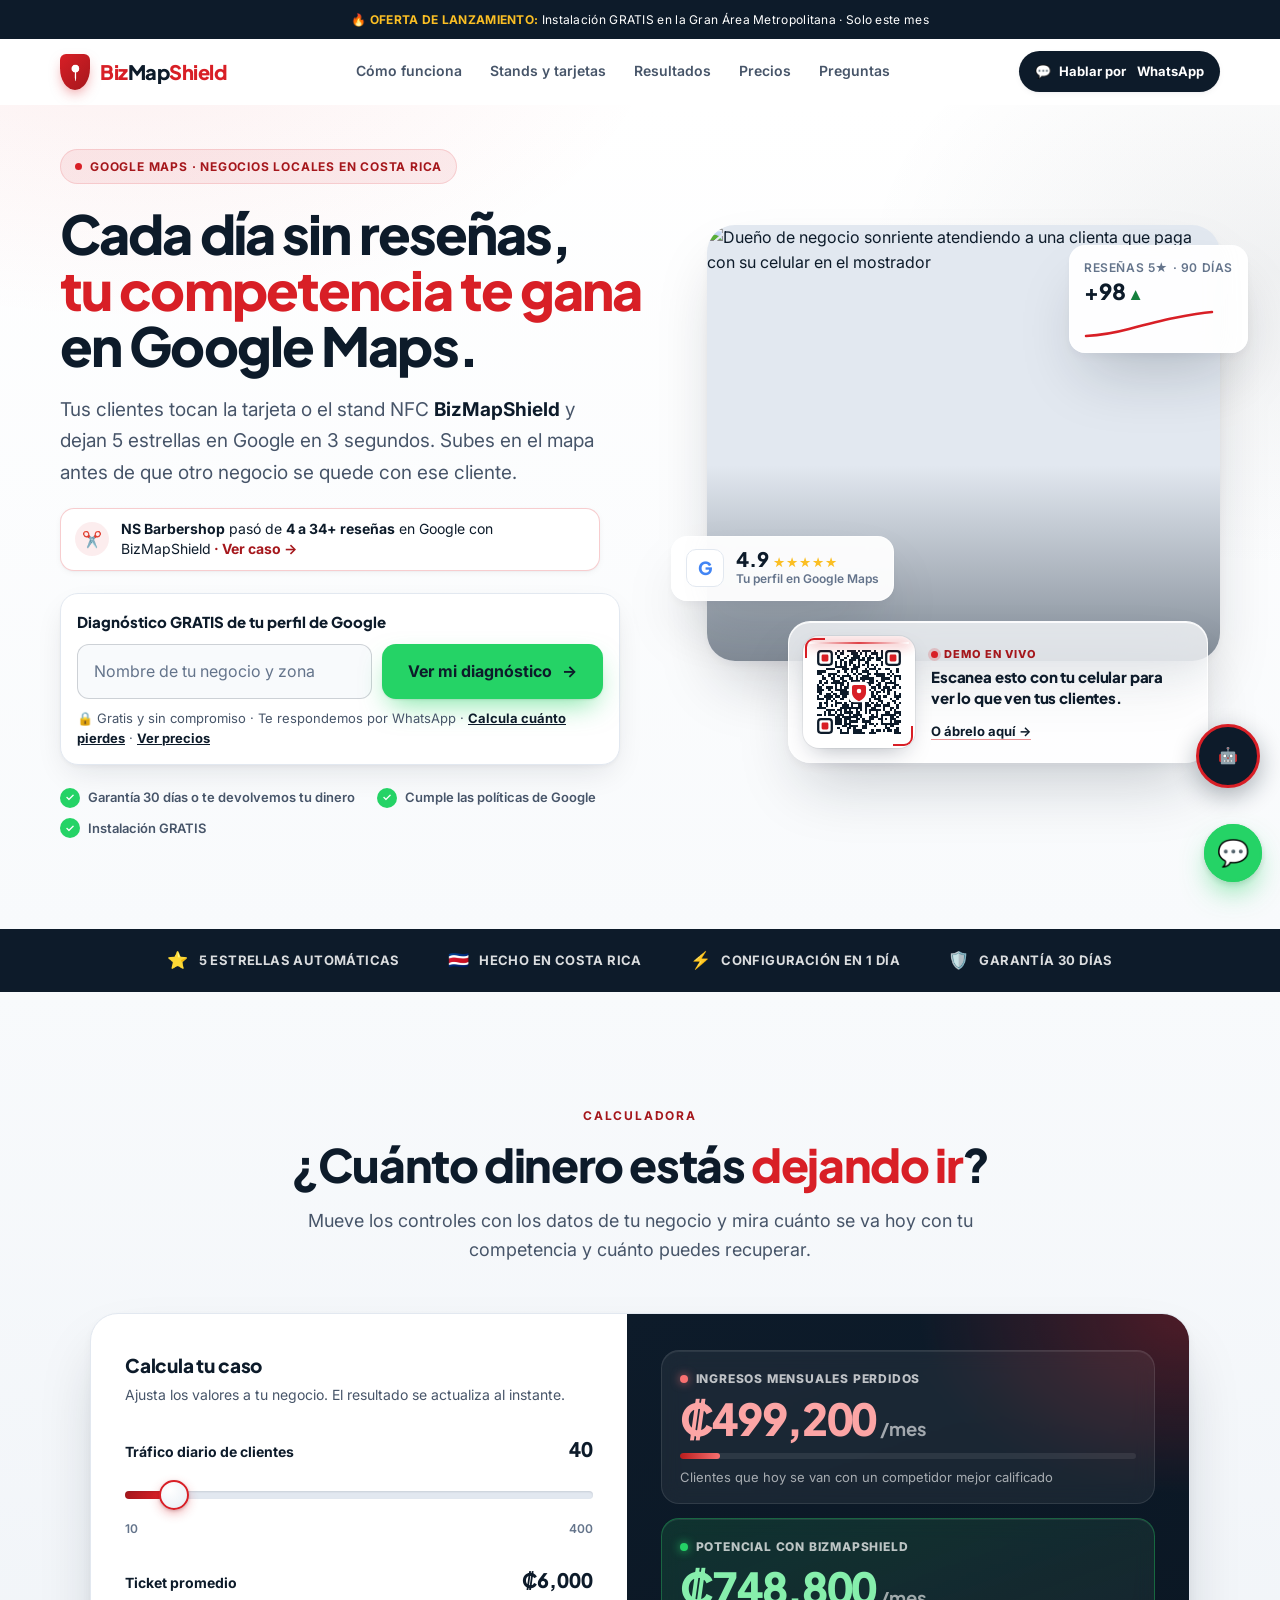
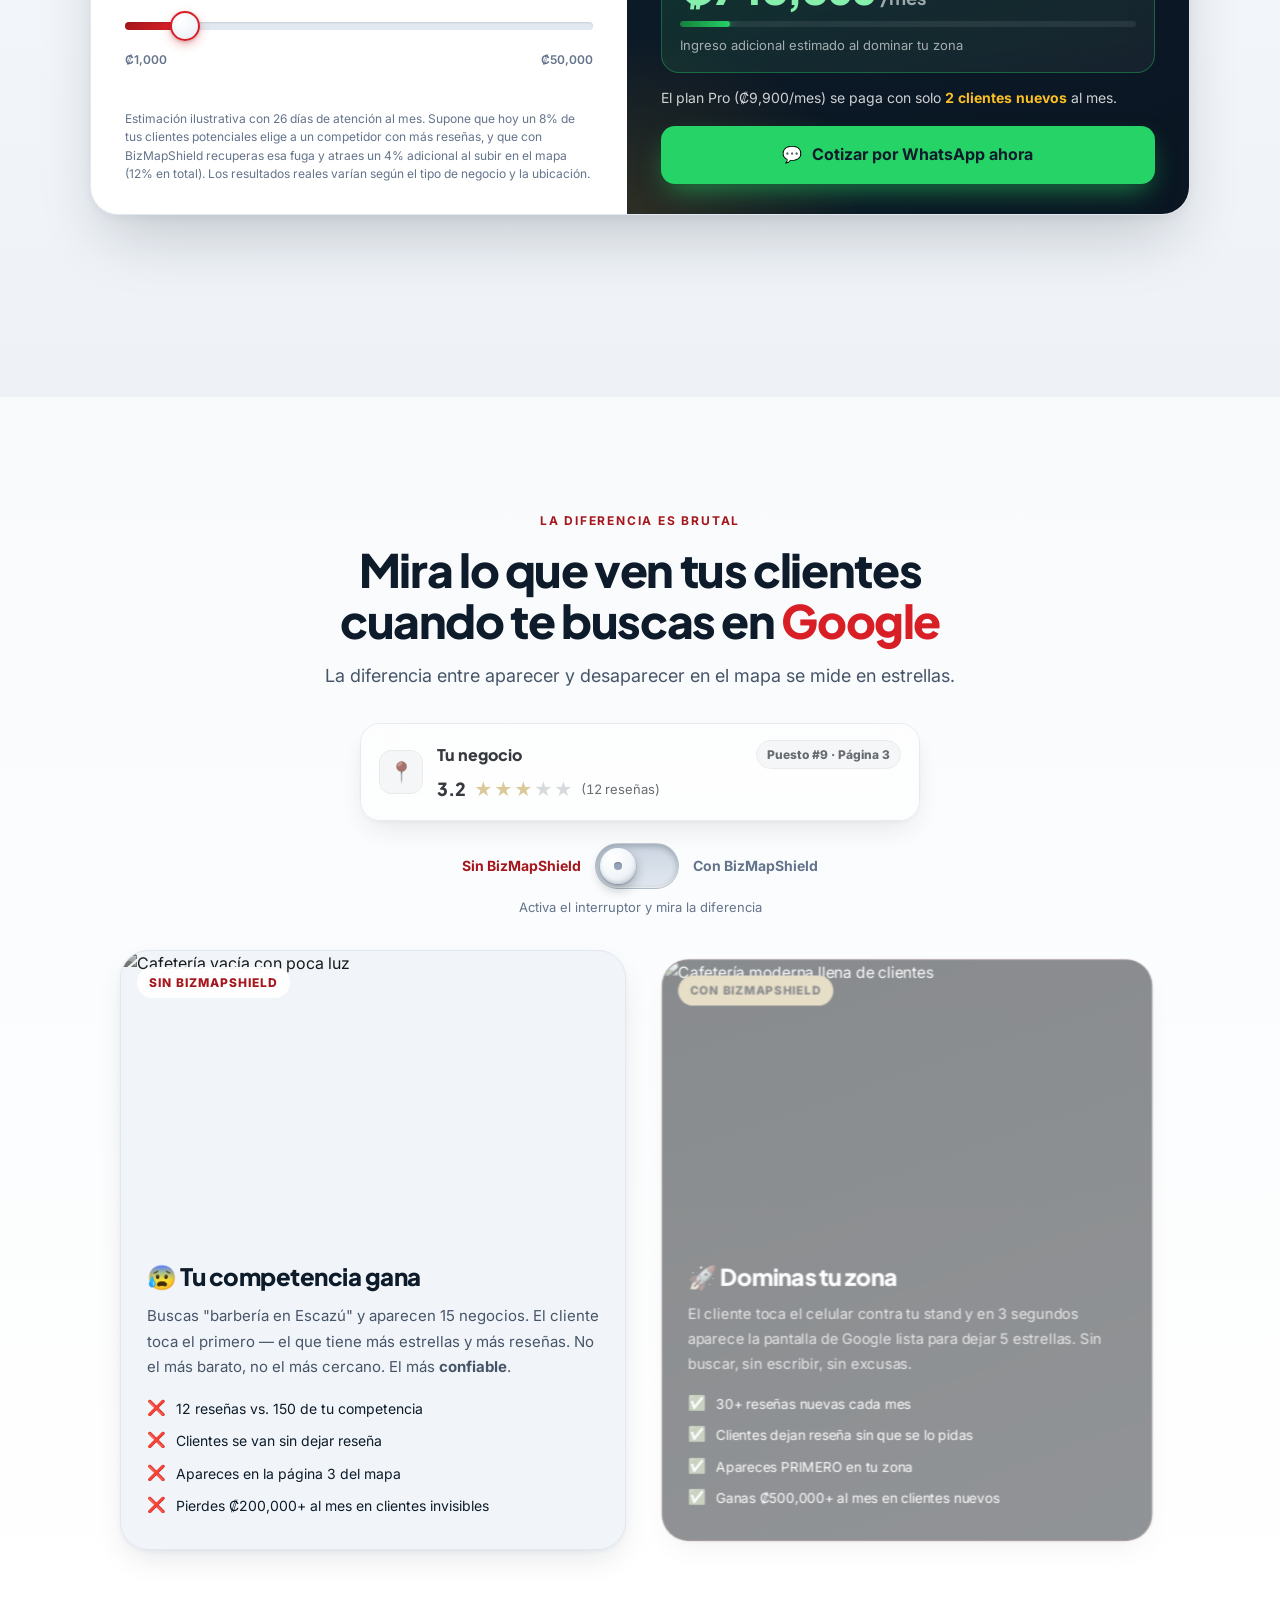
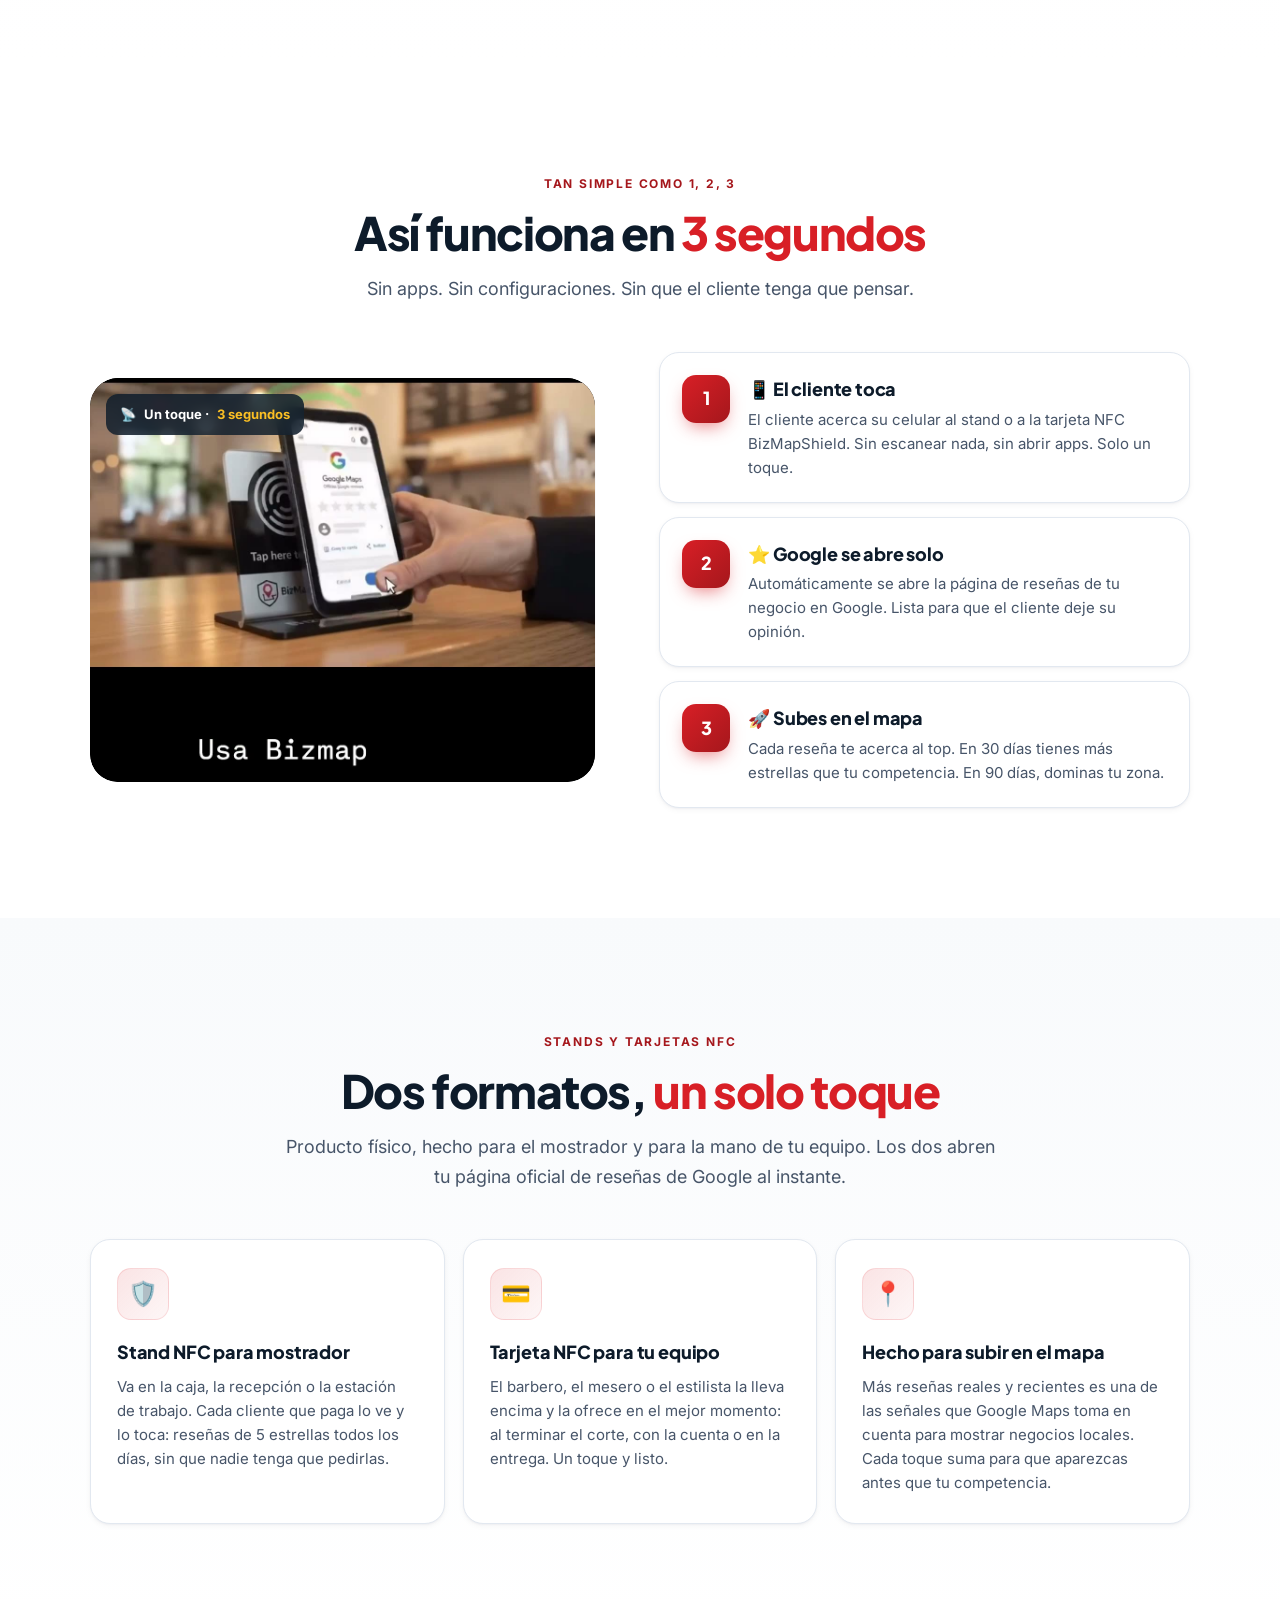
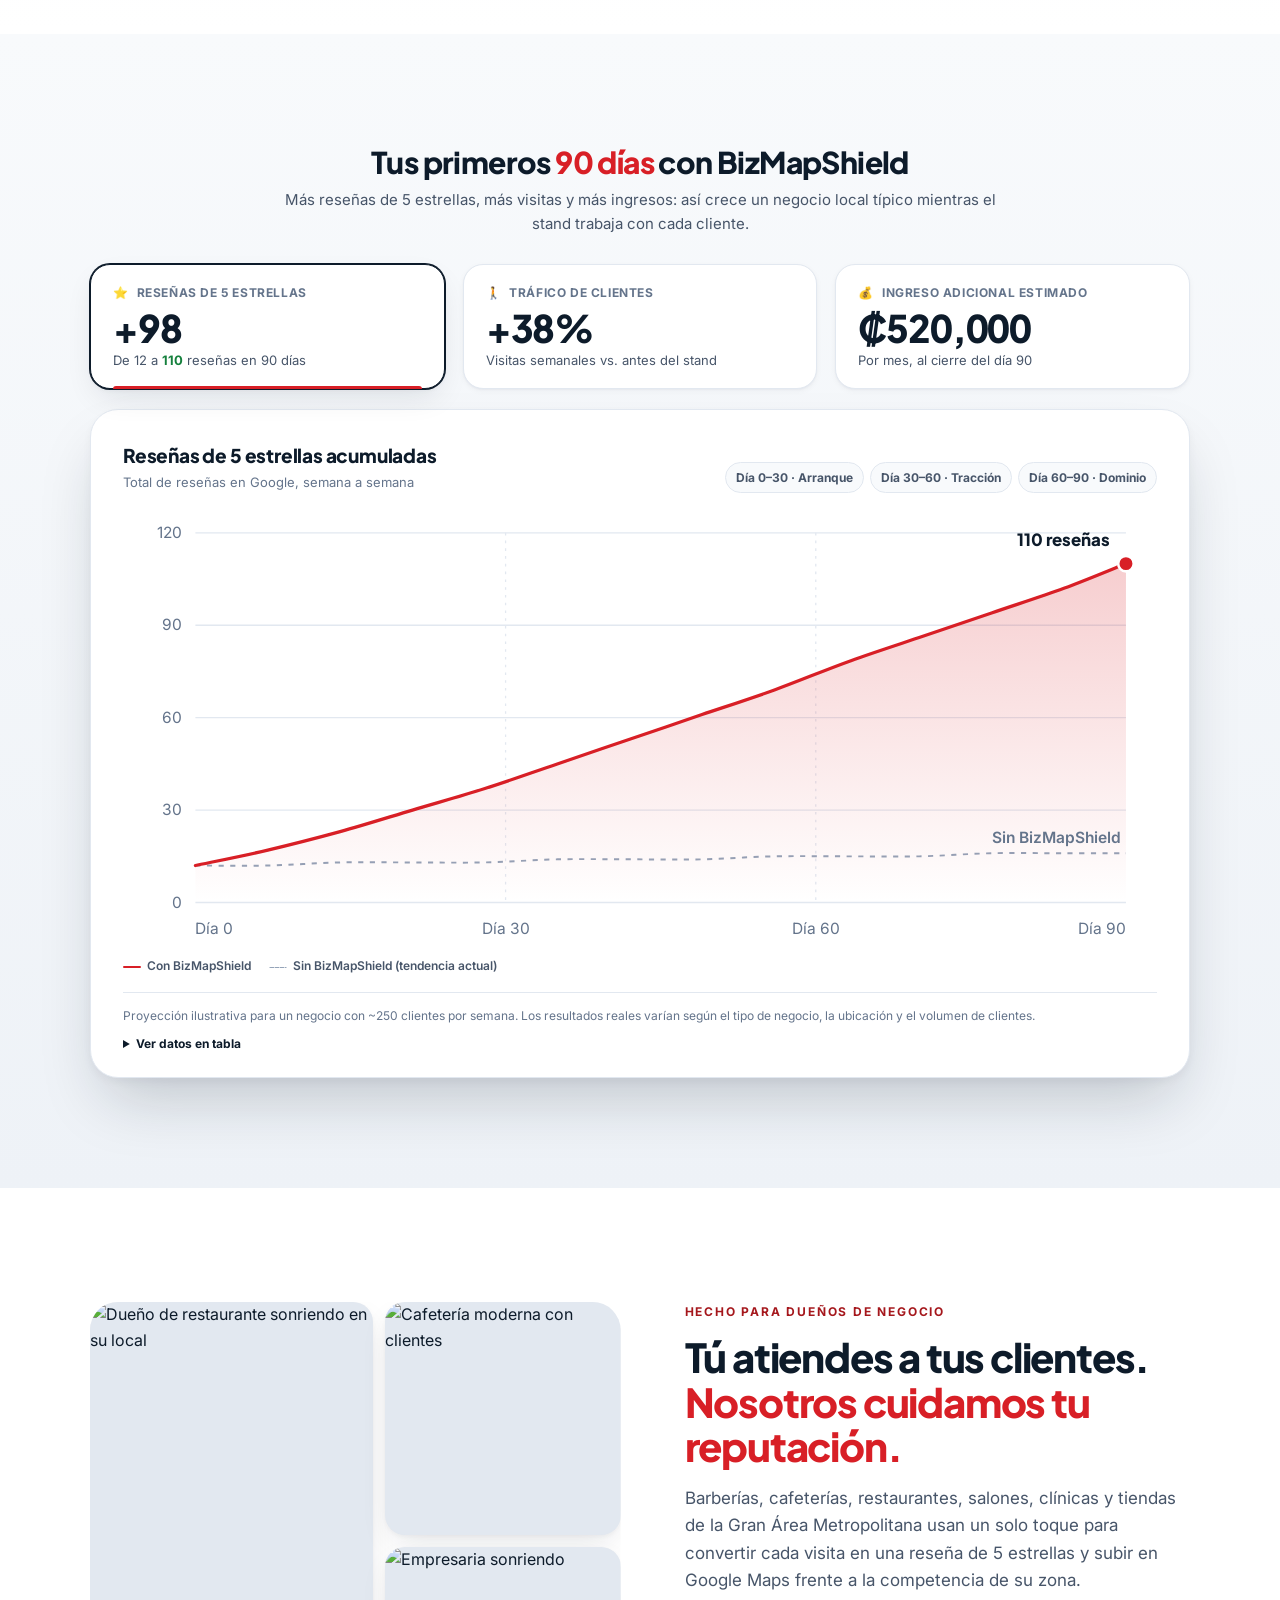
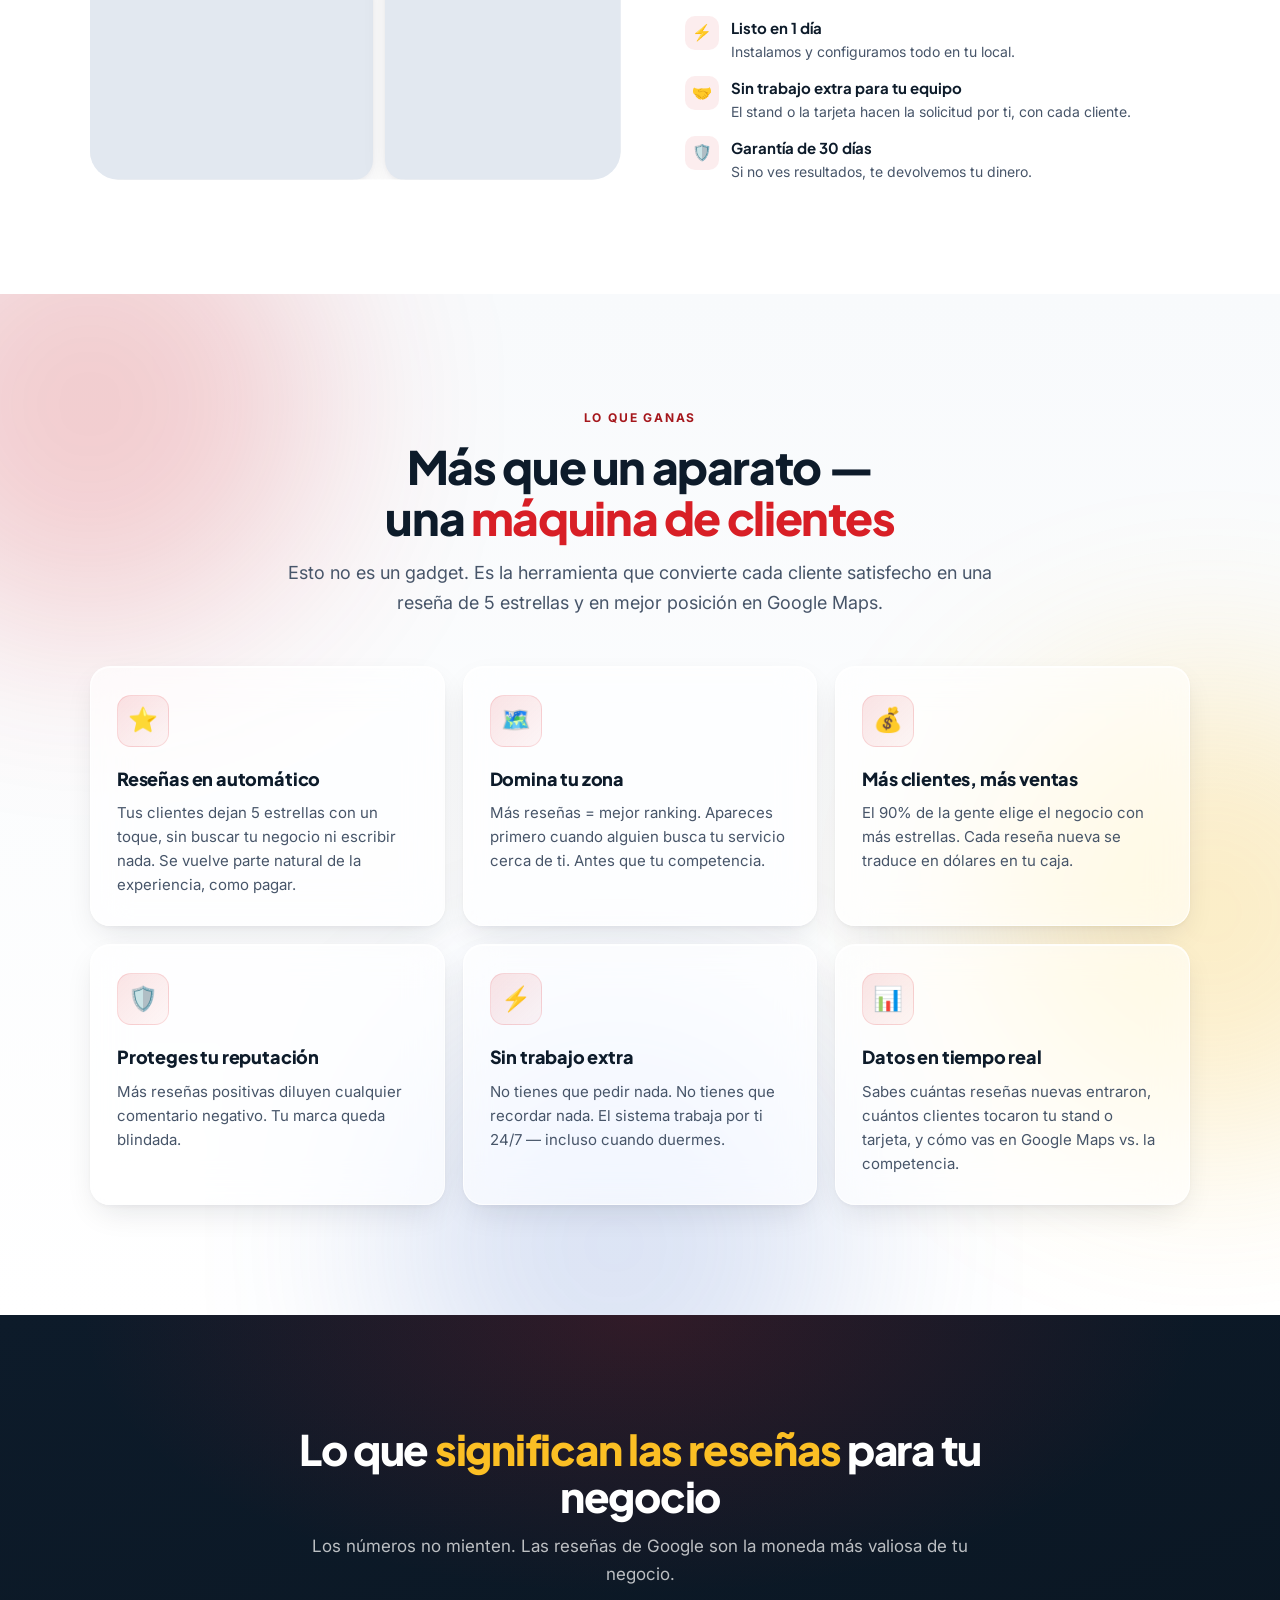
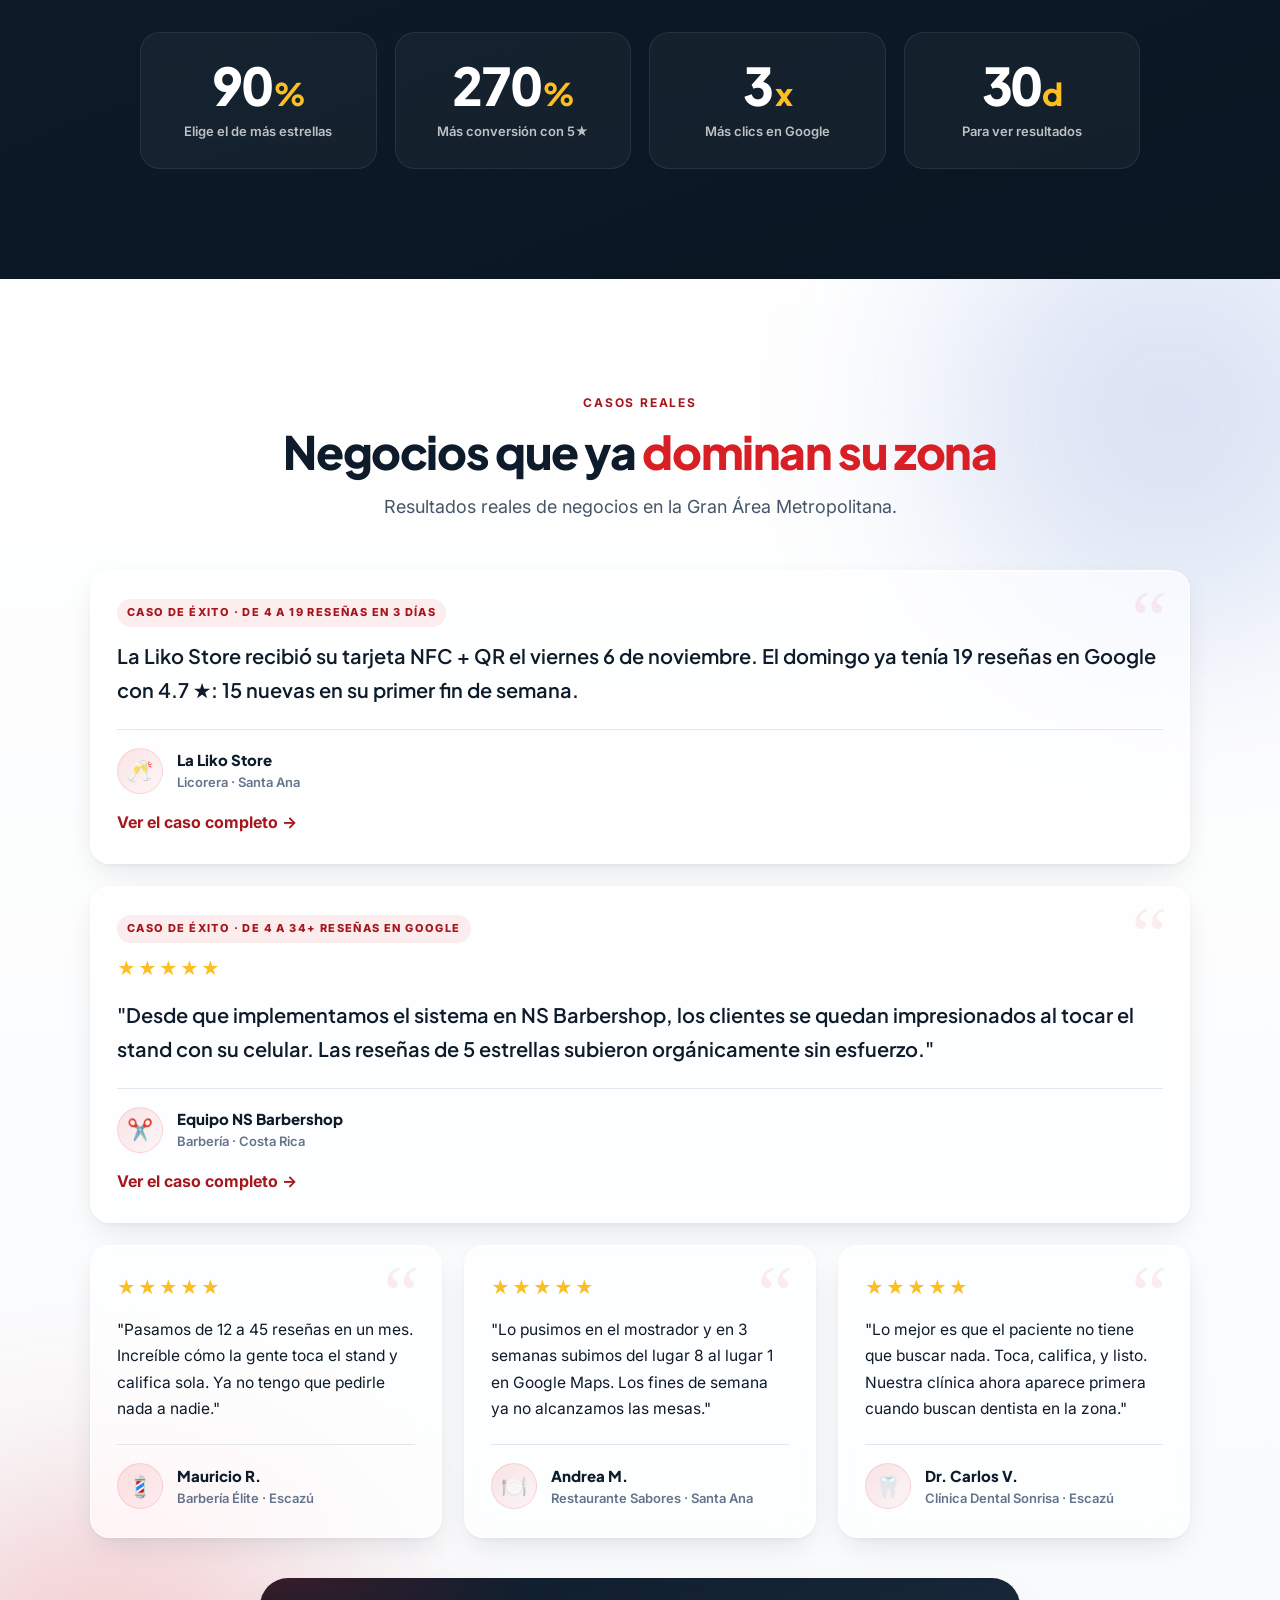
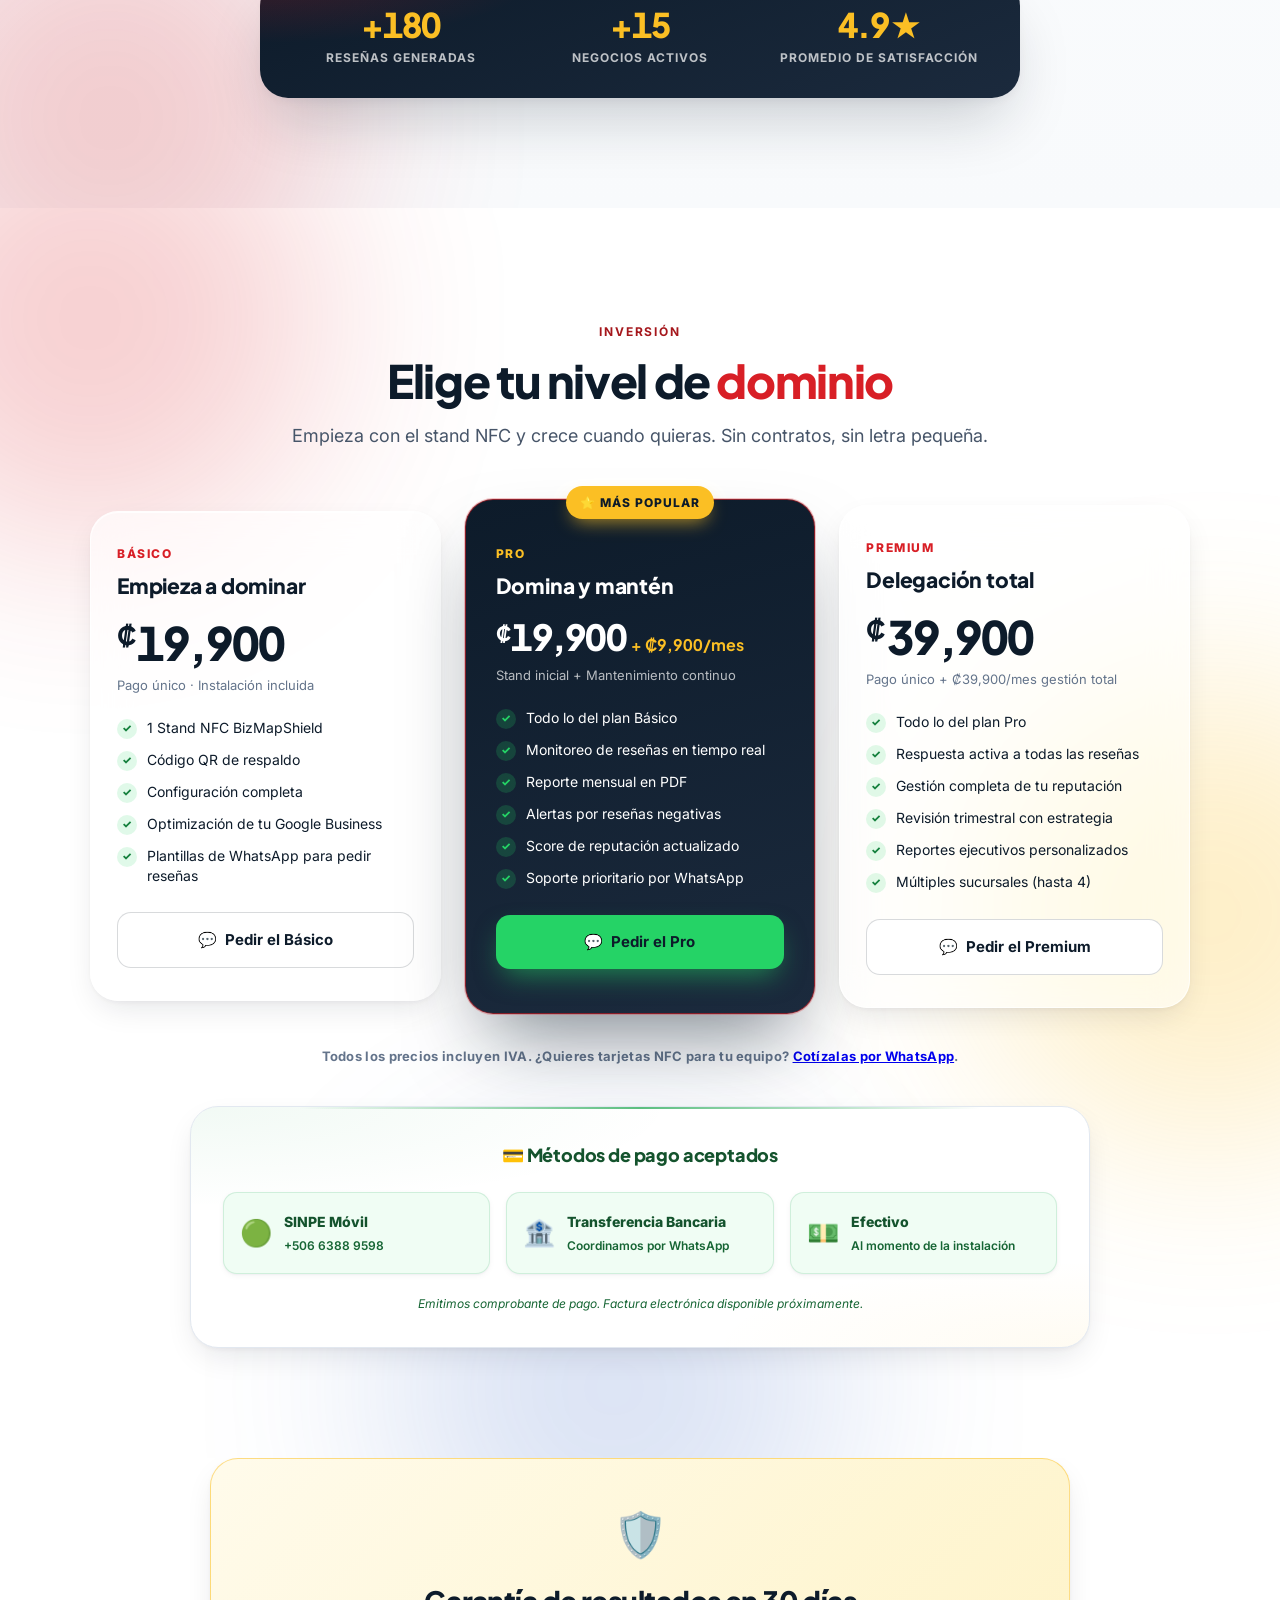
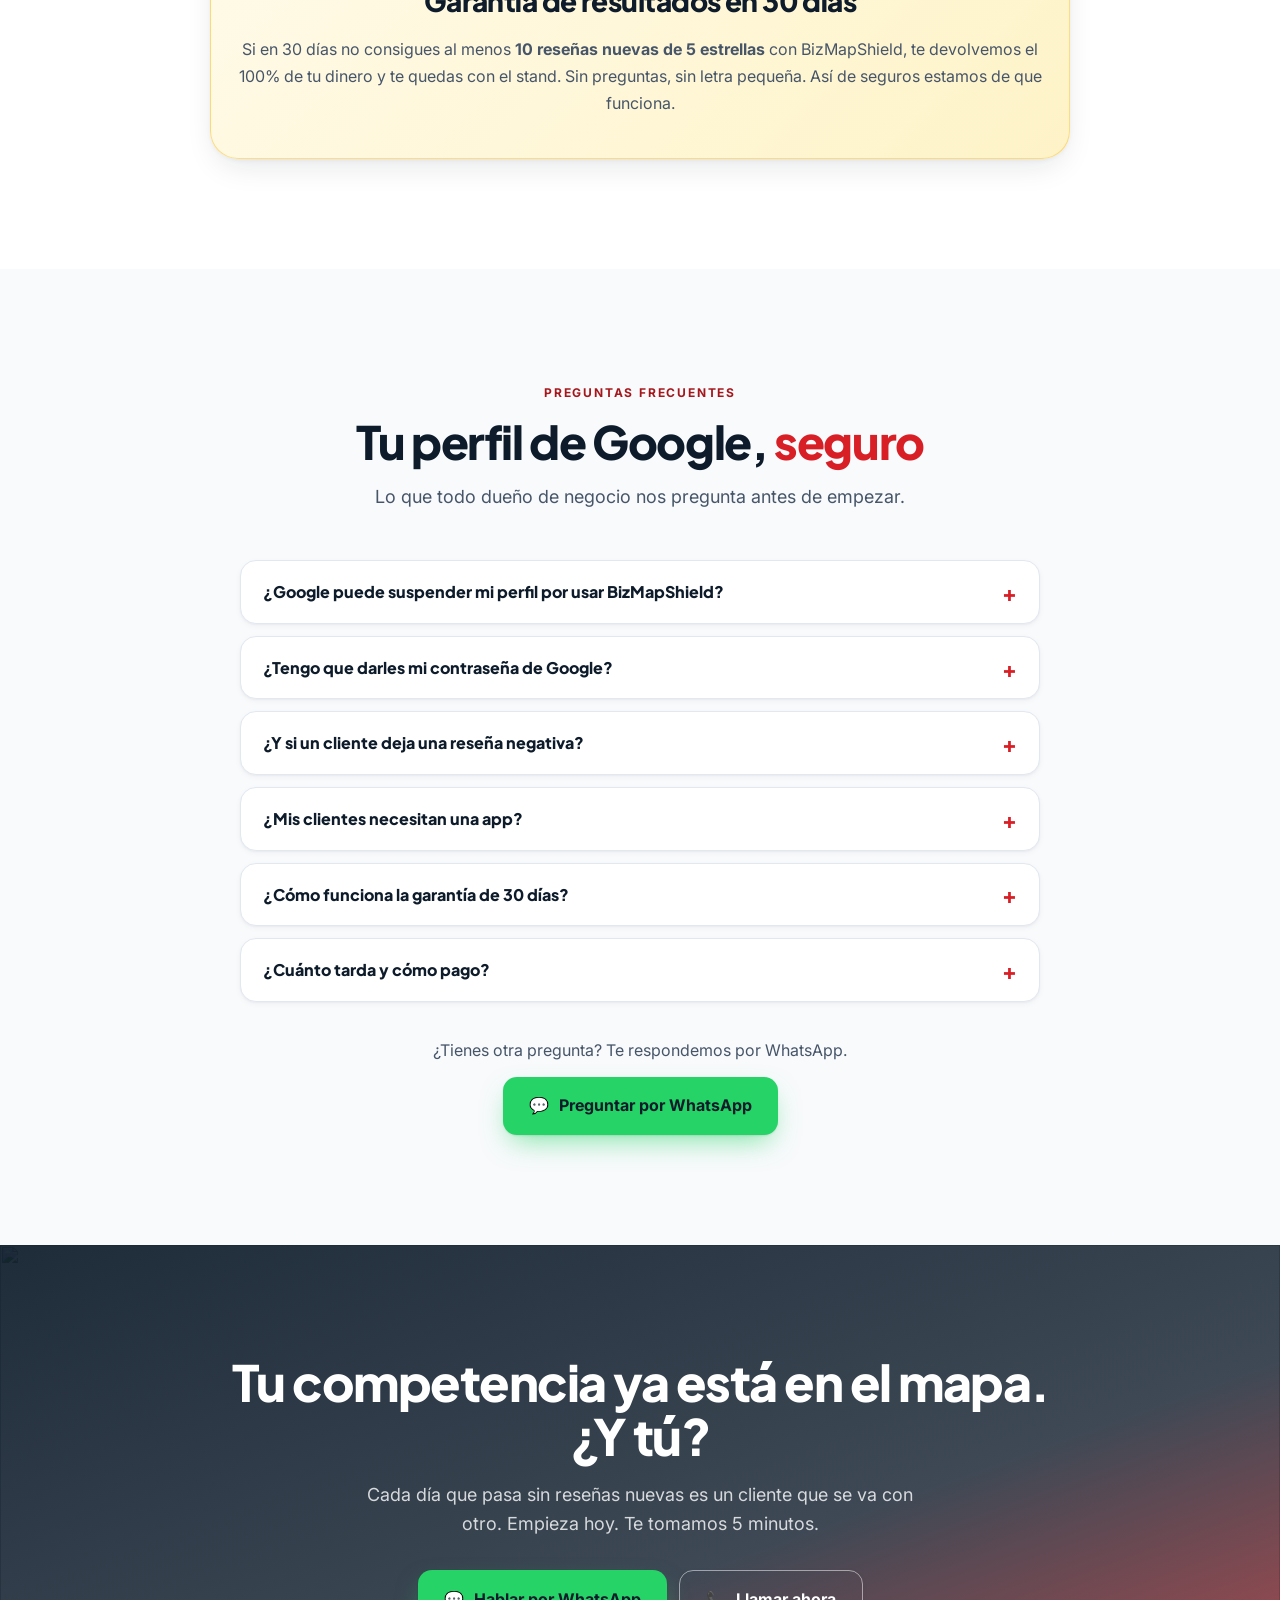
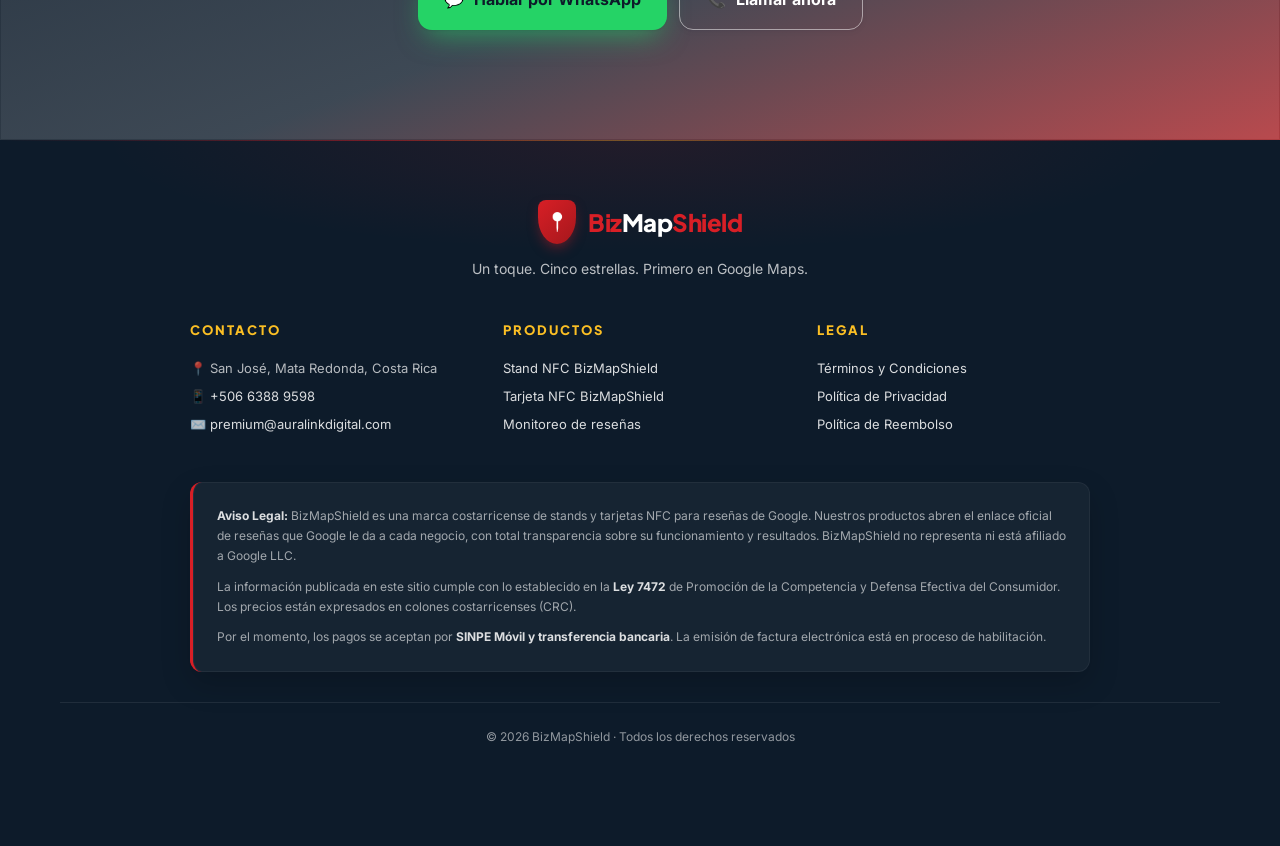
==== commit 64844bc5: "Add La Liko Store case study - New caso-la-liko.html: 4 -> 19 Google reviews (4.7) between Nov 6 and" ====
--- a/index.html
+++ b/index.html
@@ -1394,6 +1394,19 @@
     <div class="testimonials-grid">
 
       <div class="testimonial testimonial--featured glass reveal reveal-3d">
+        <span class="testimonial-kicker">Caso de éxito · De 4 a 19 reseñas en 3 días</span>
+        <p class="testimonial-text">La Liko Store recibió su tarjeta NFC + QR el viernes 6 de noviembre. El domingo ya tenía 19 reseñas en Google con 4.7&nbsp;★: 15 nuevas en su primer fin de semana.</p>
+        <div class="testimonial-author">
+          <div class="testimonial-avatar" aria-hidden="true">🥂</div>
+          <div>
+            <div class="testimonial-name">La Liko Store</div>
+            <div class="testimonial-role">Licorera · Santa Ana</div>
+          </div>
+        </div>
+        <a class="testimonial-link" href="caso-la-liko.html" data-track="case_study_link_liko">Ver el caso completo&nbsp;→</a>
+      </div>
+
+      <div class="testimonial testimonial--featured glass reveal reveal-3d">
         <span class="testimonial-kicker">Caso de éxito · De 4 a 34+ reseñas en Google</span>
         <div class="testimonial-stars" role="img" aria-label="5 de 5 estrellas">★★★★★</div>
         <p class="testimonial-text">"Desde que implementamos el sistema en NS Barbershop, los clientes se quedan impresionados al tocar el stand con su celular. Las reseñas de 5 estrellas subieron orgánicamente sin esfuerzo."</p>
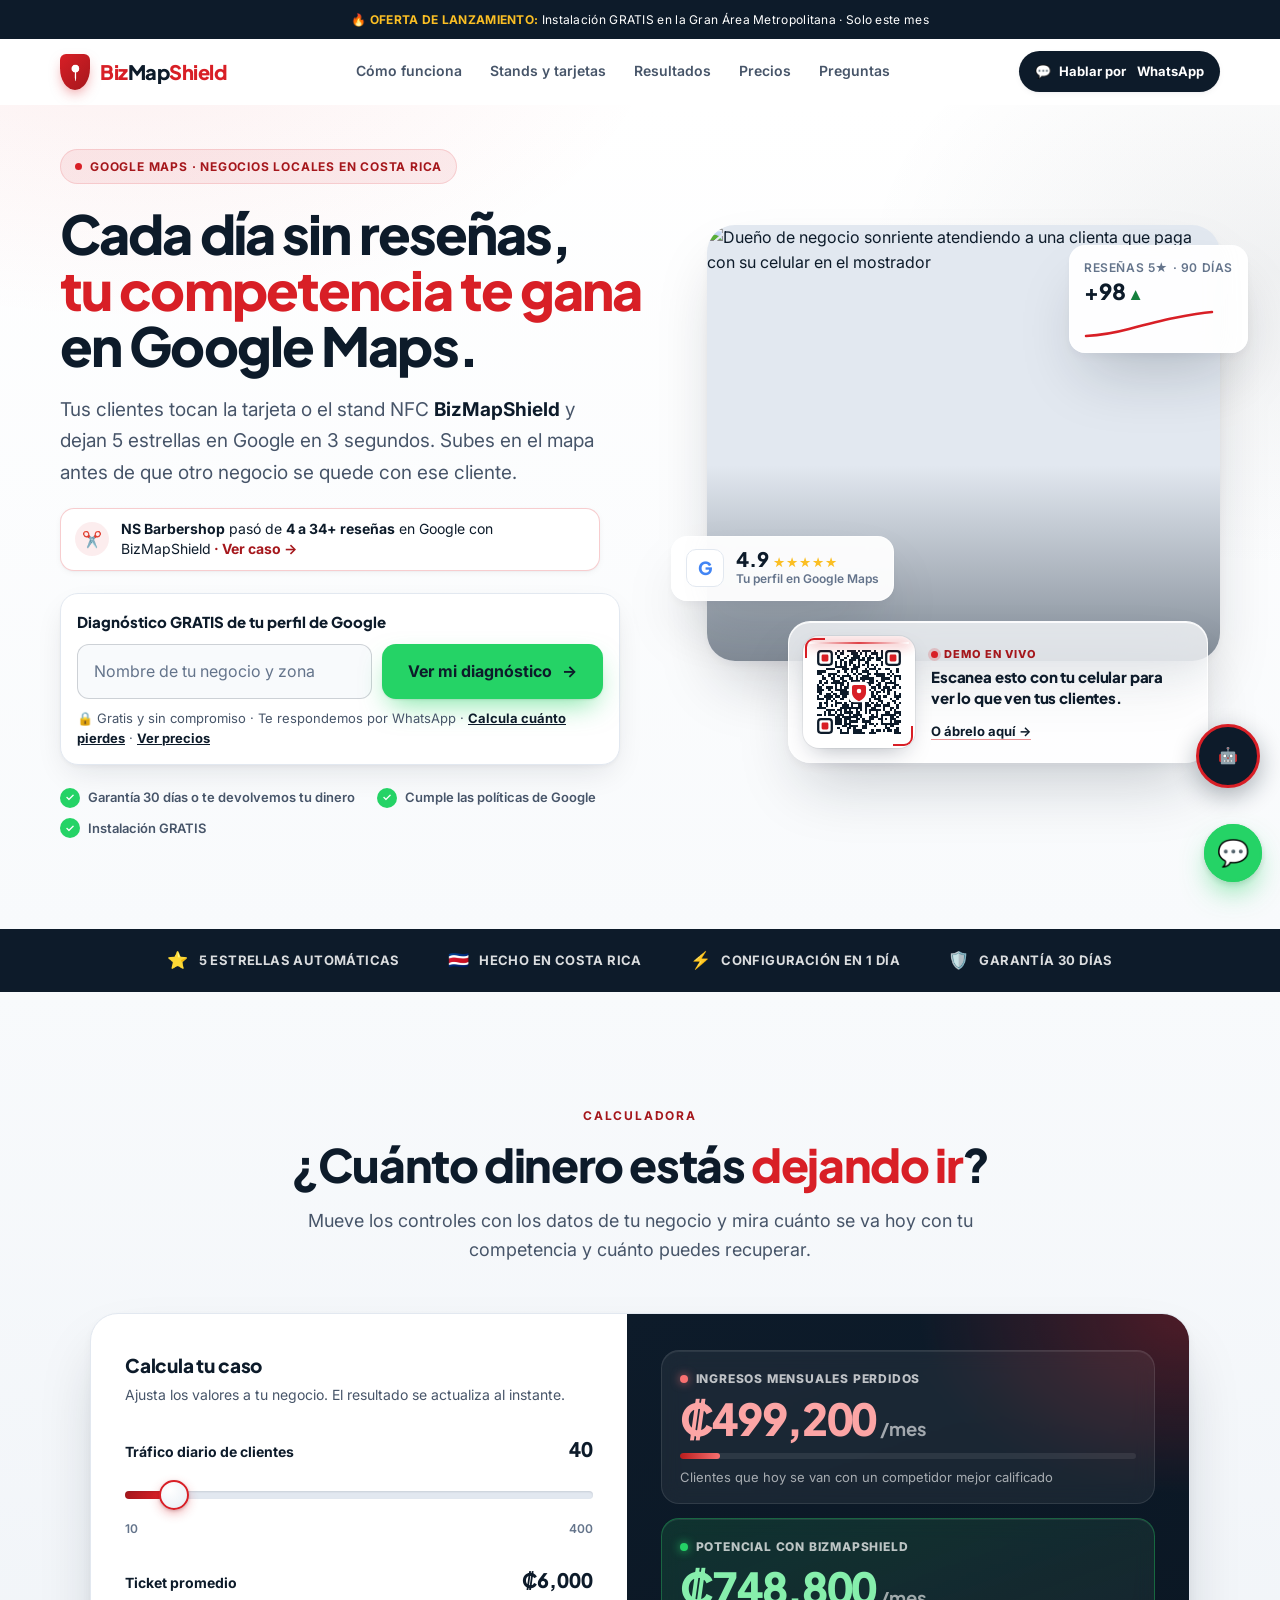
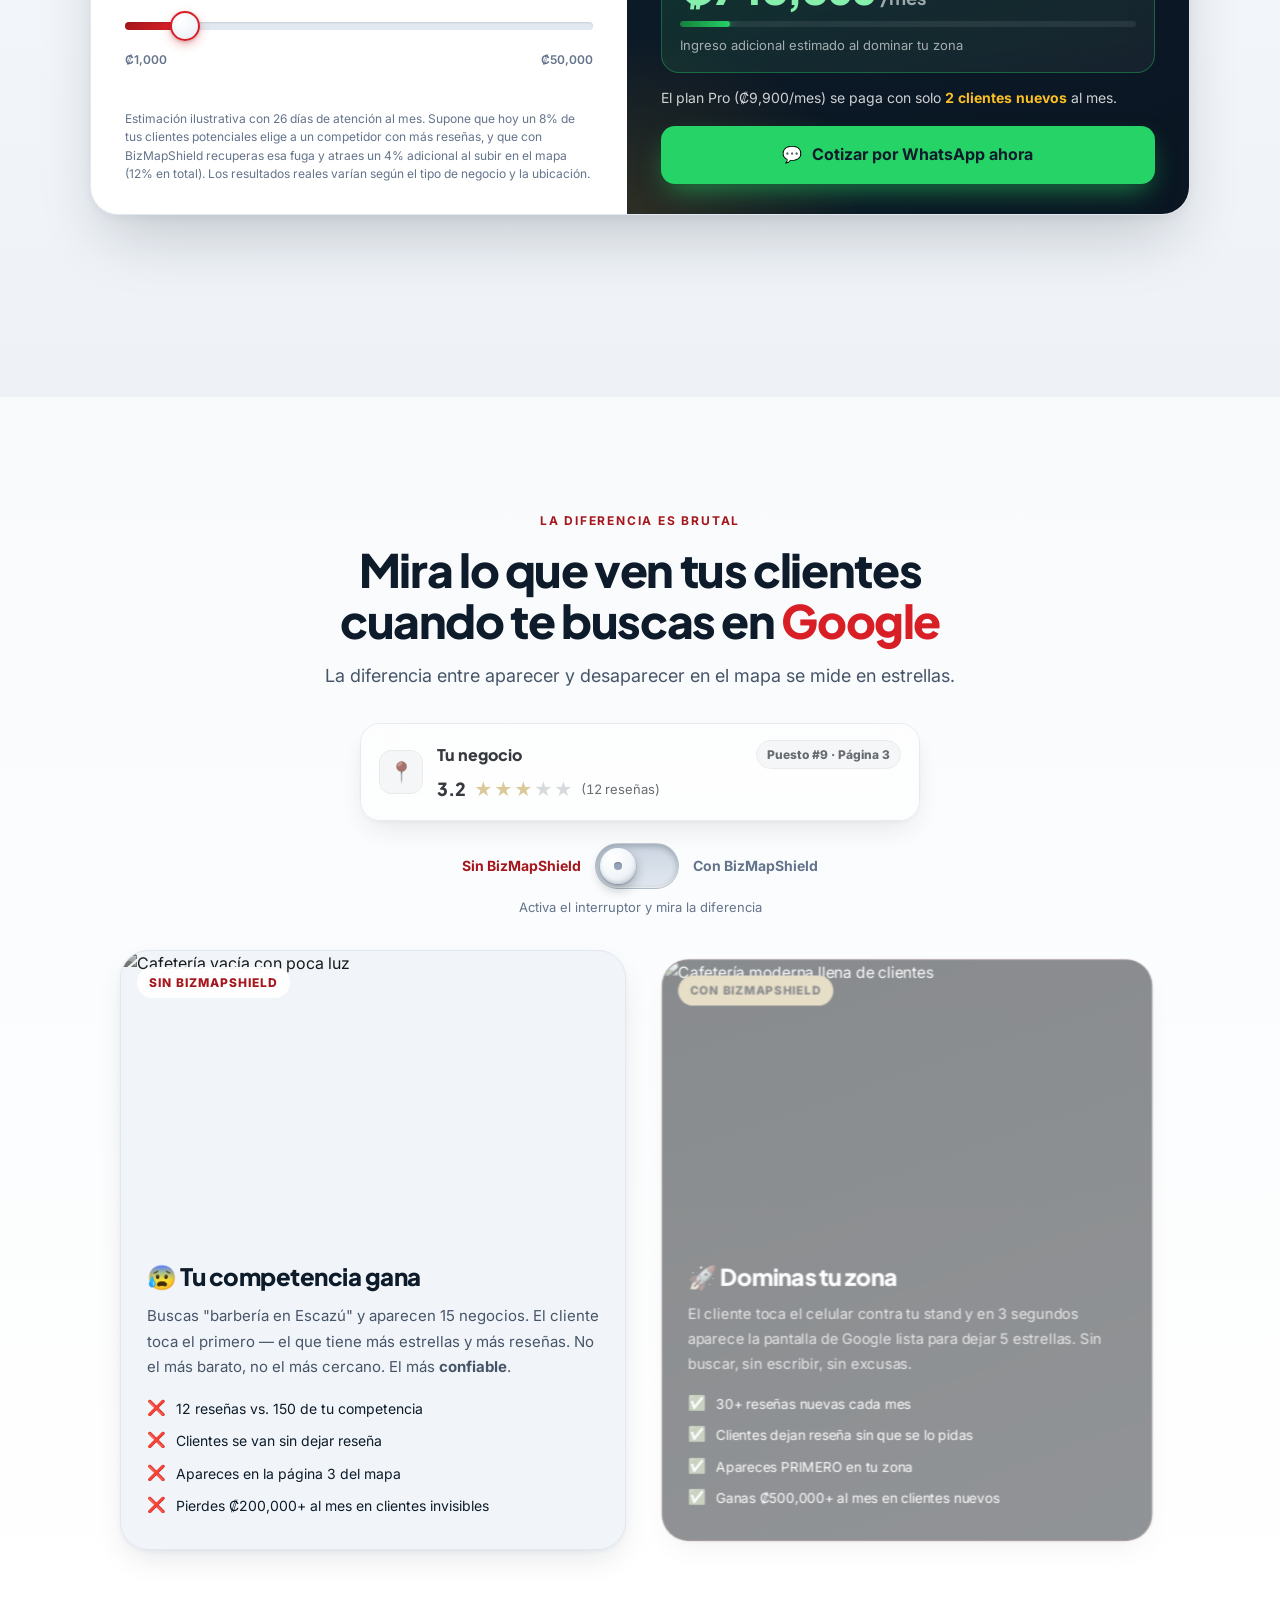
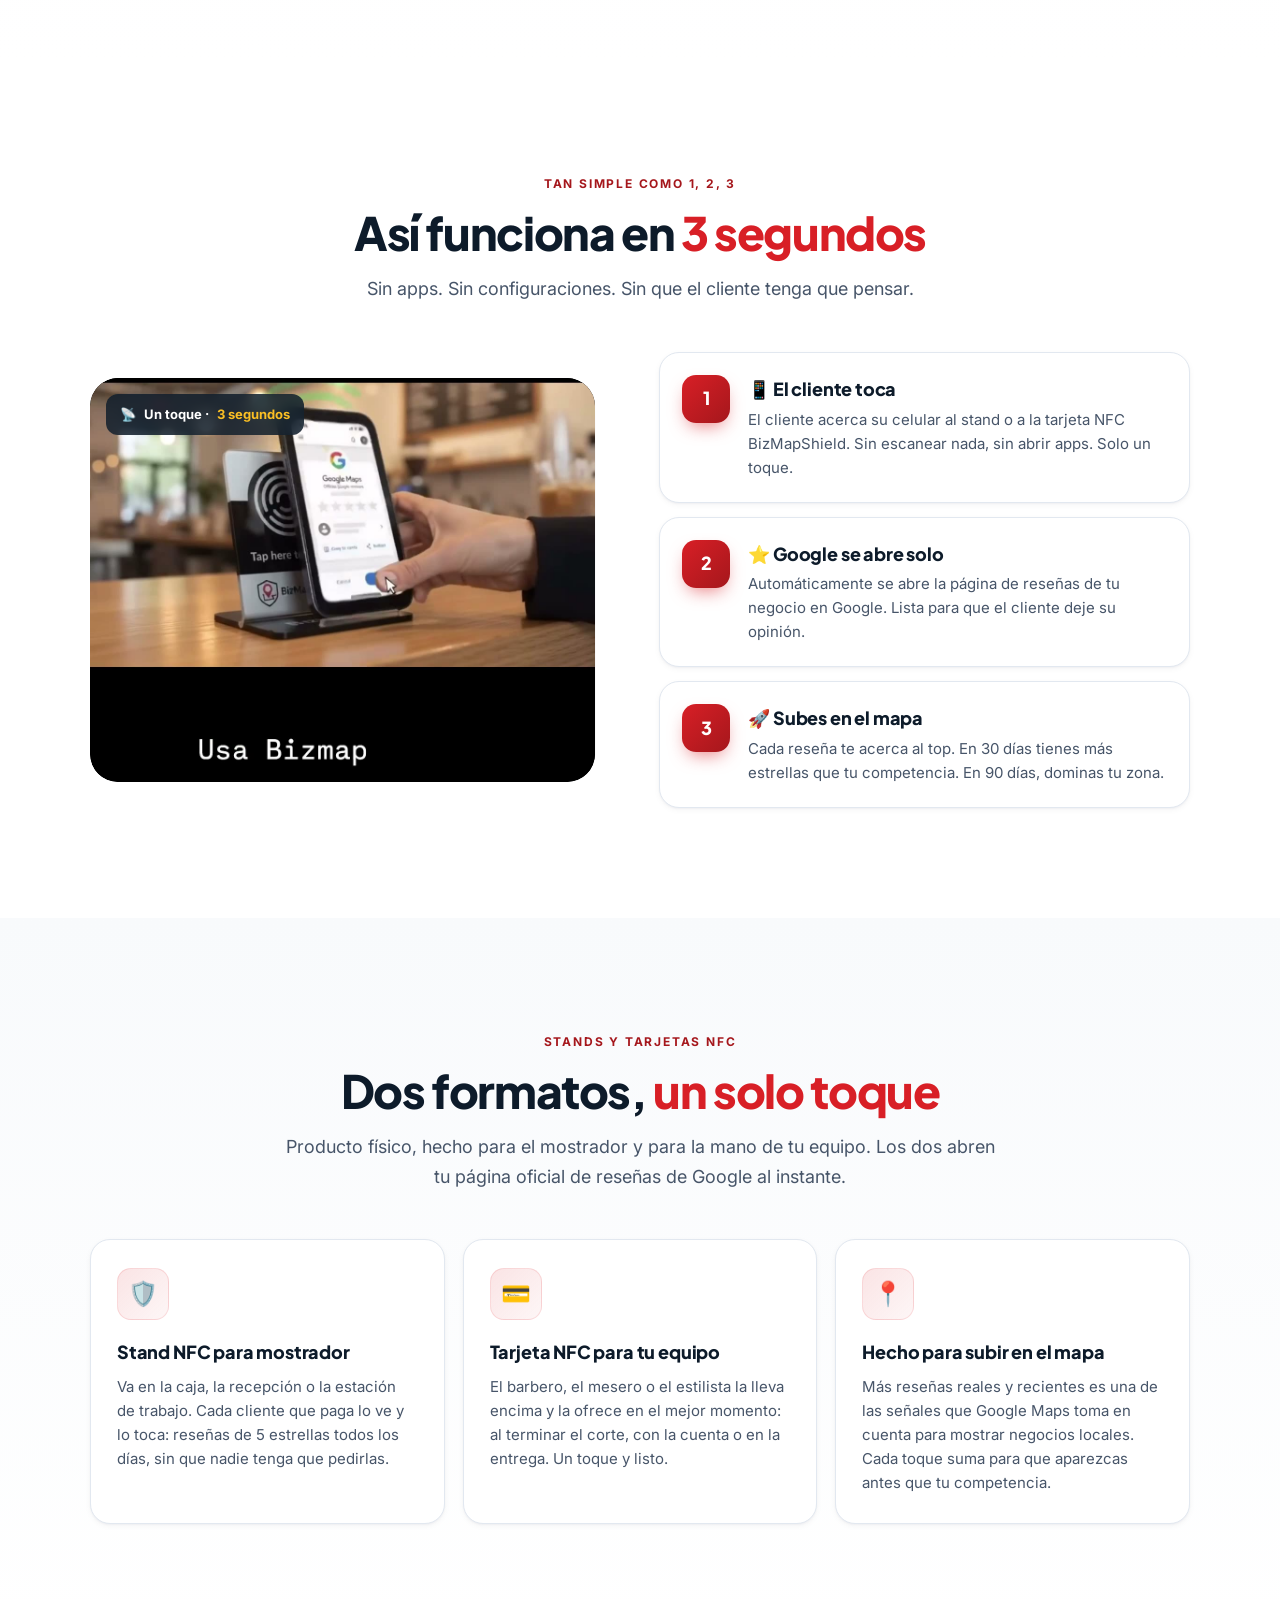
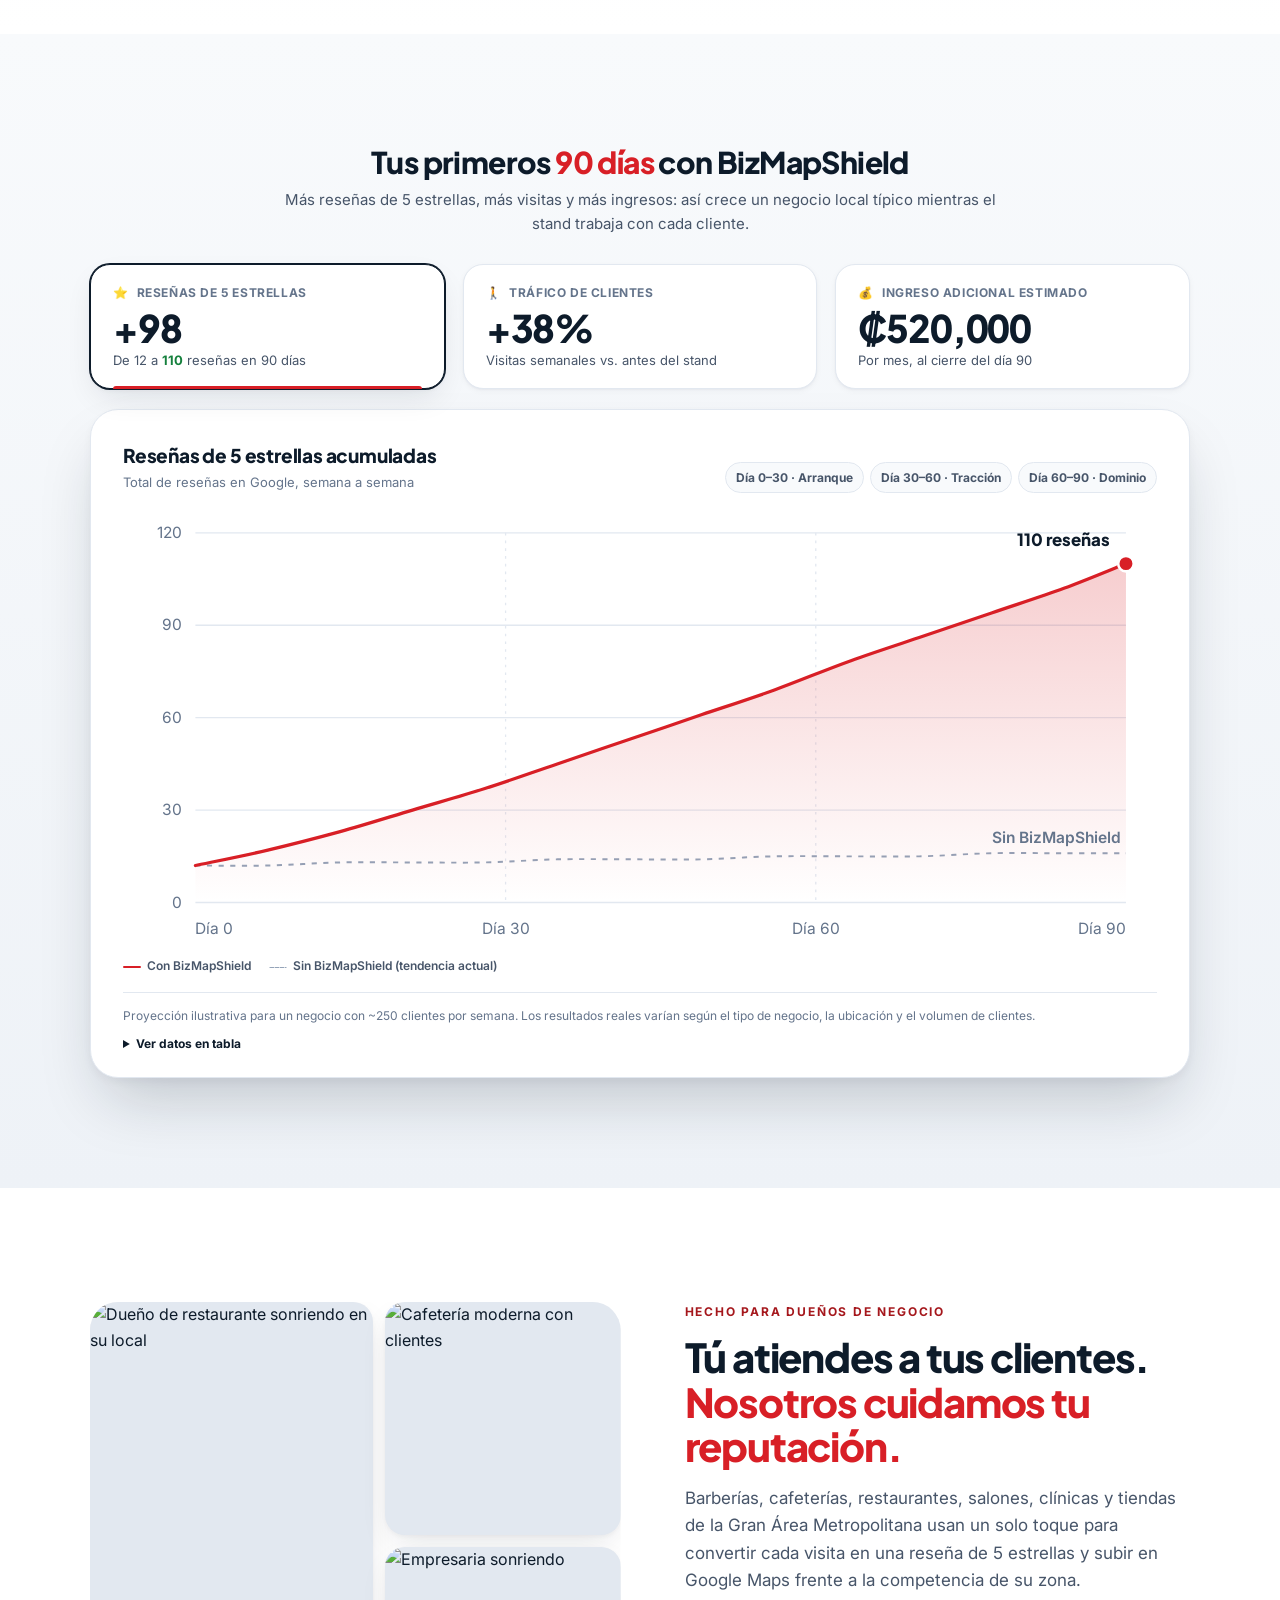
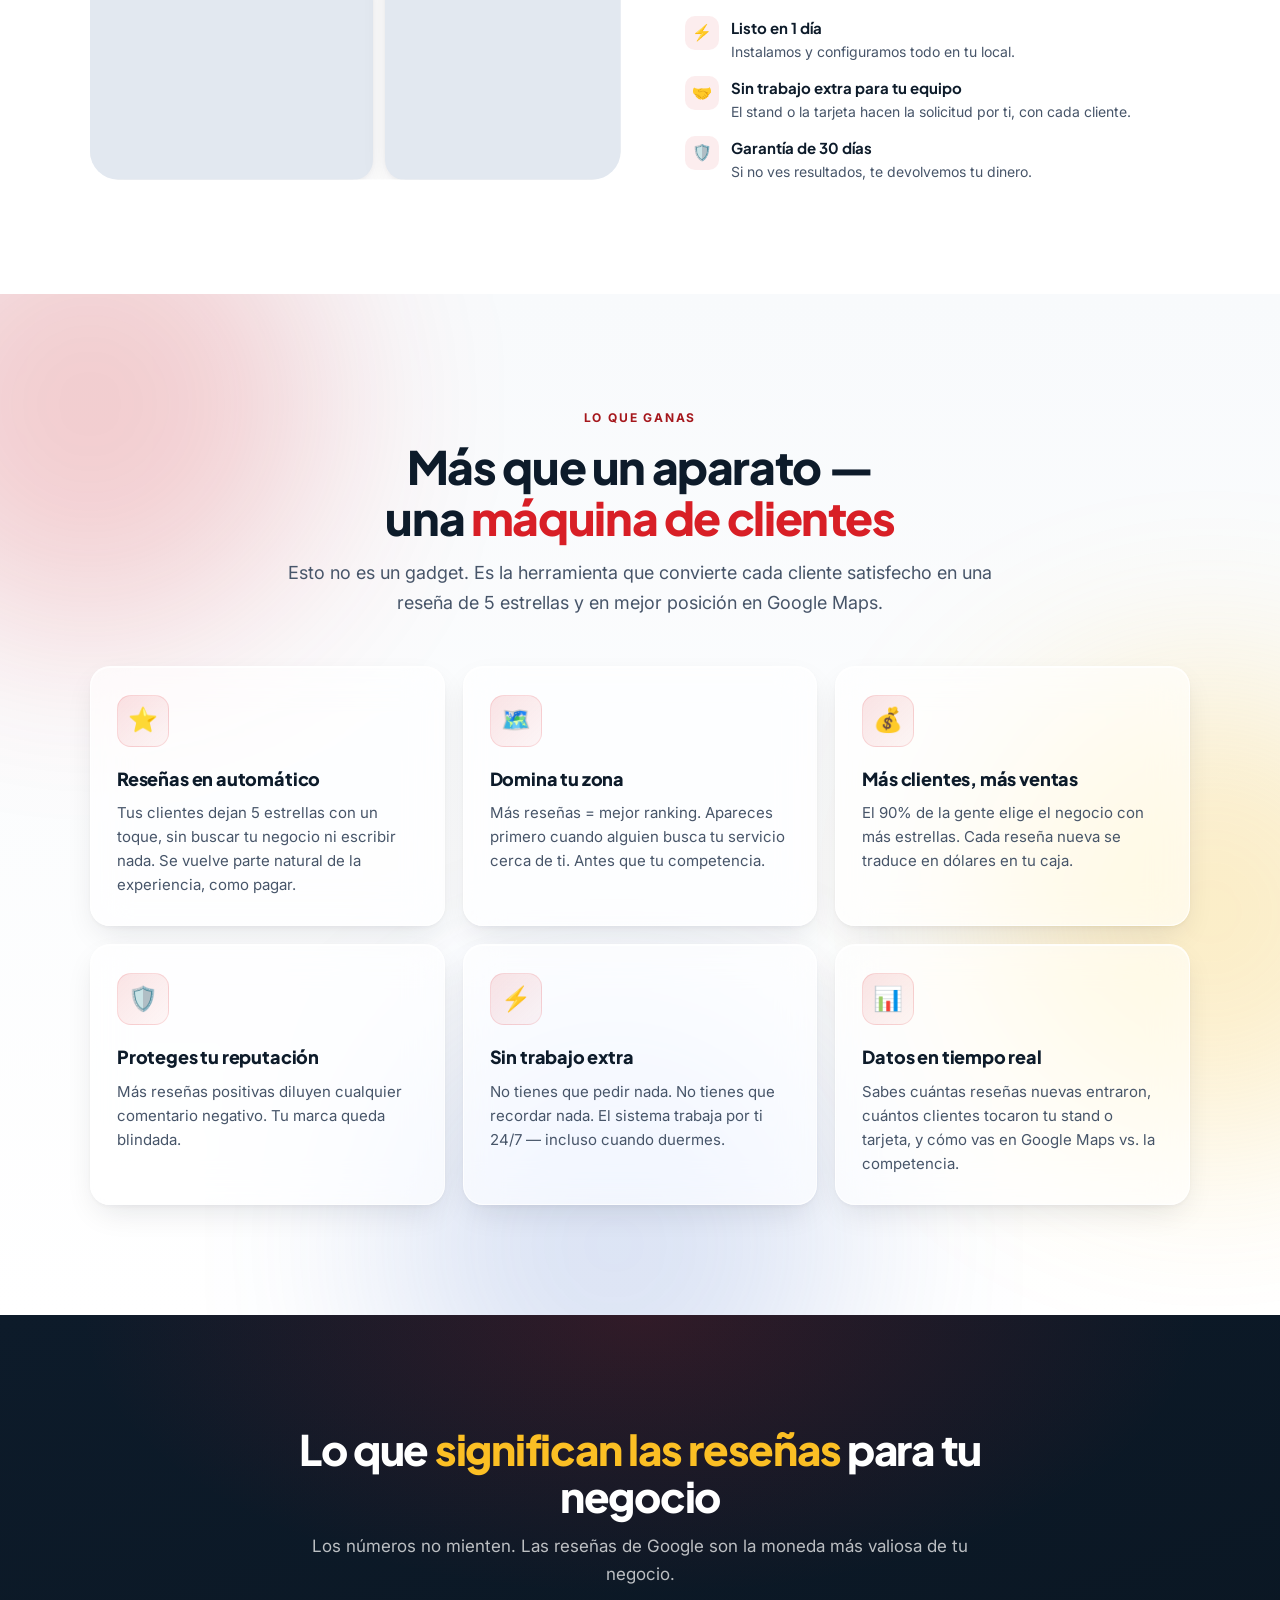
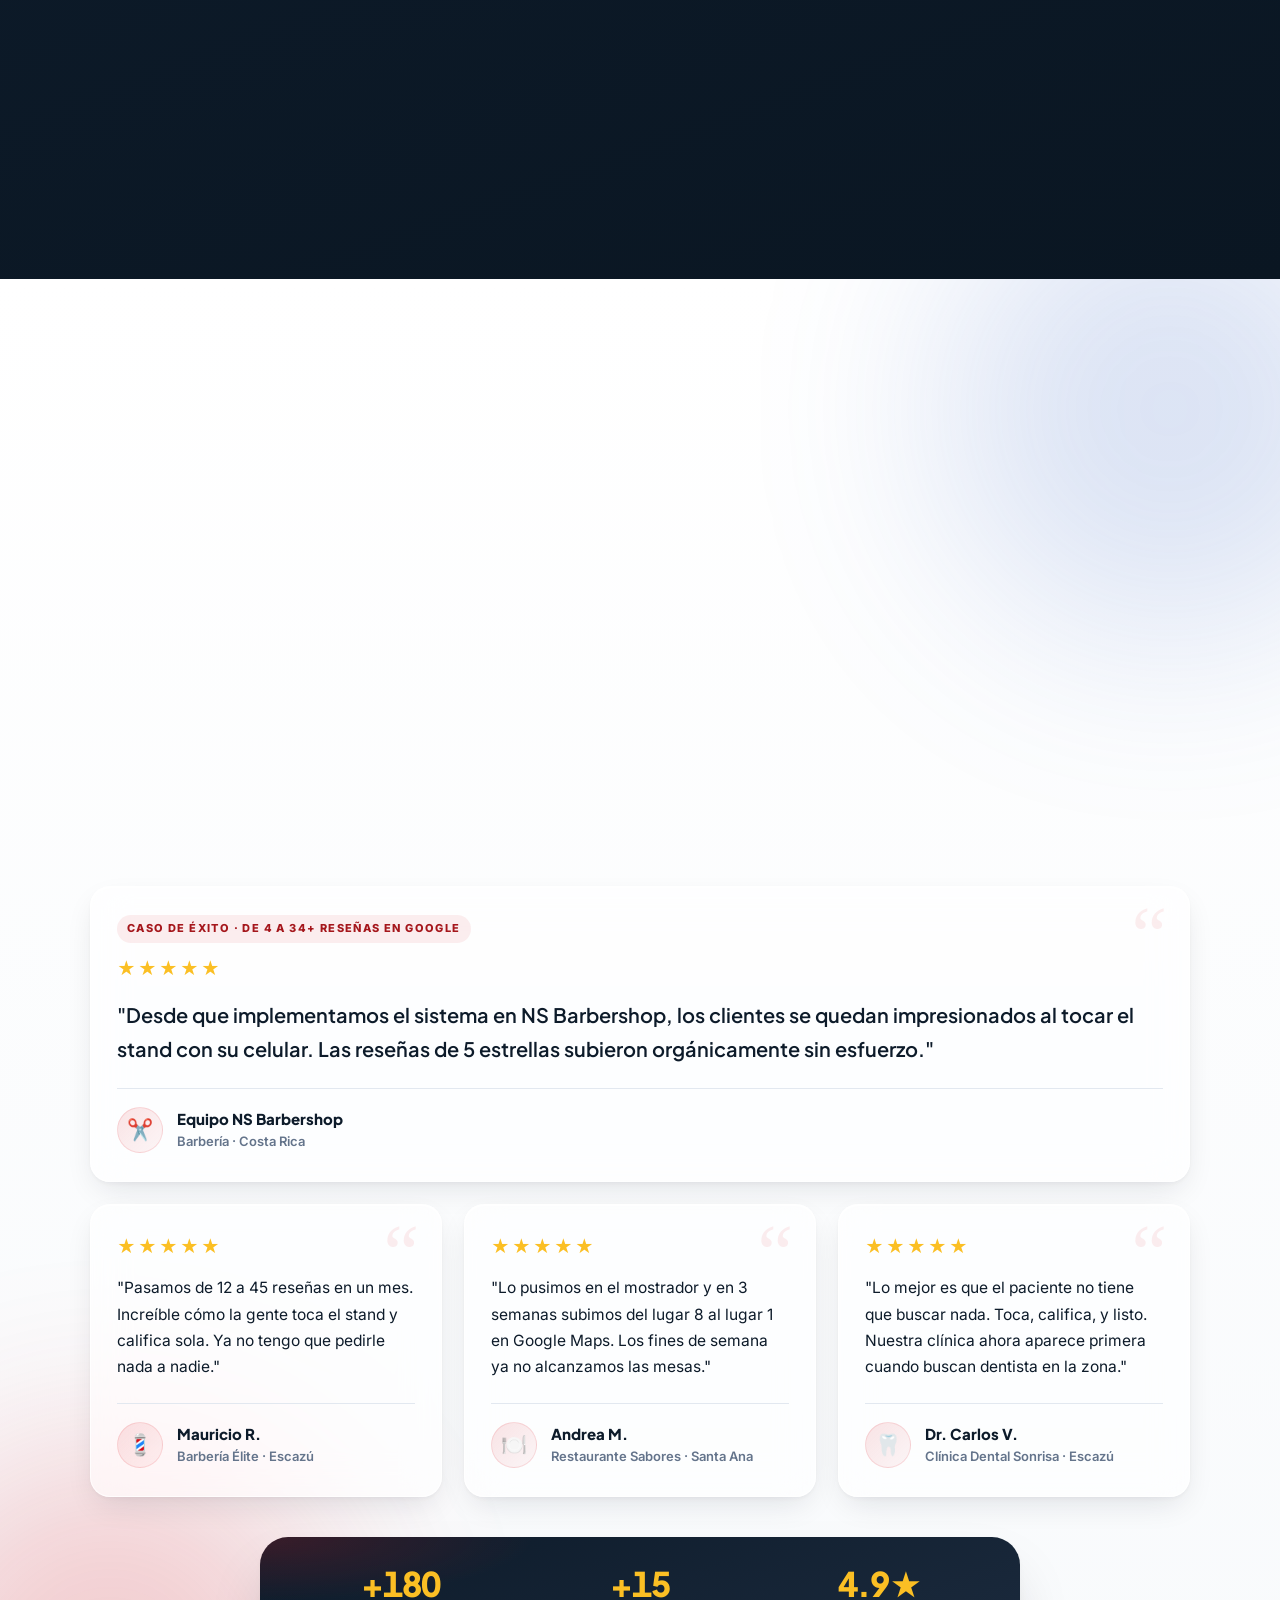
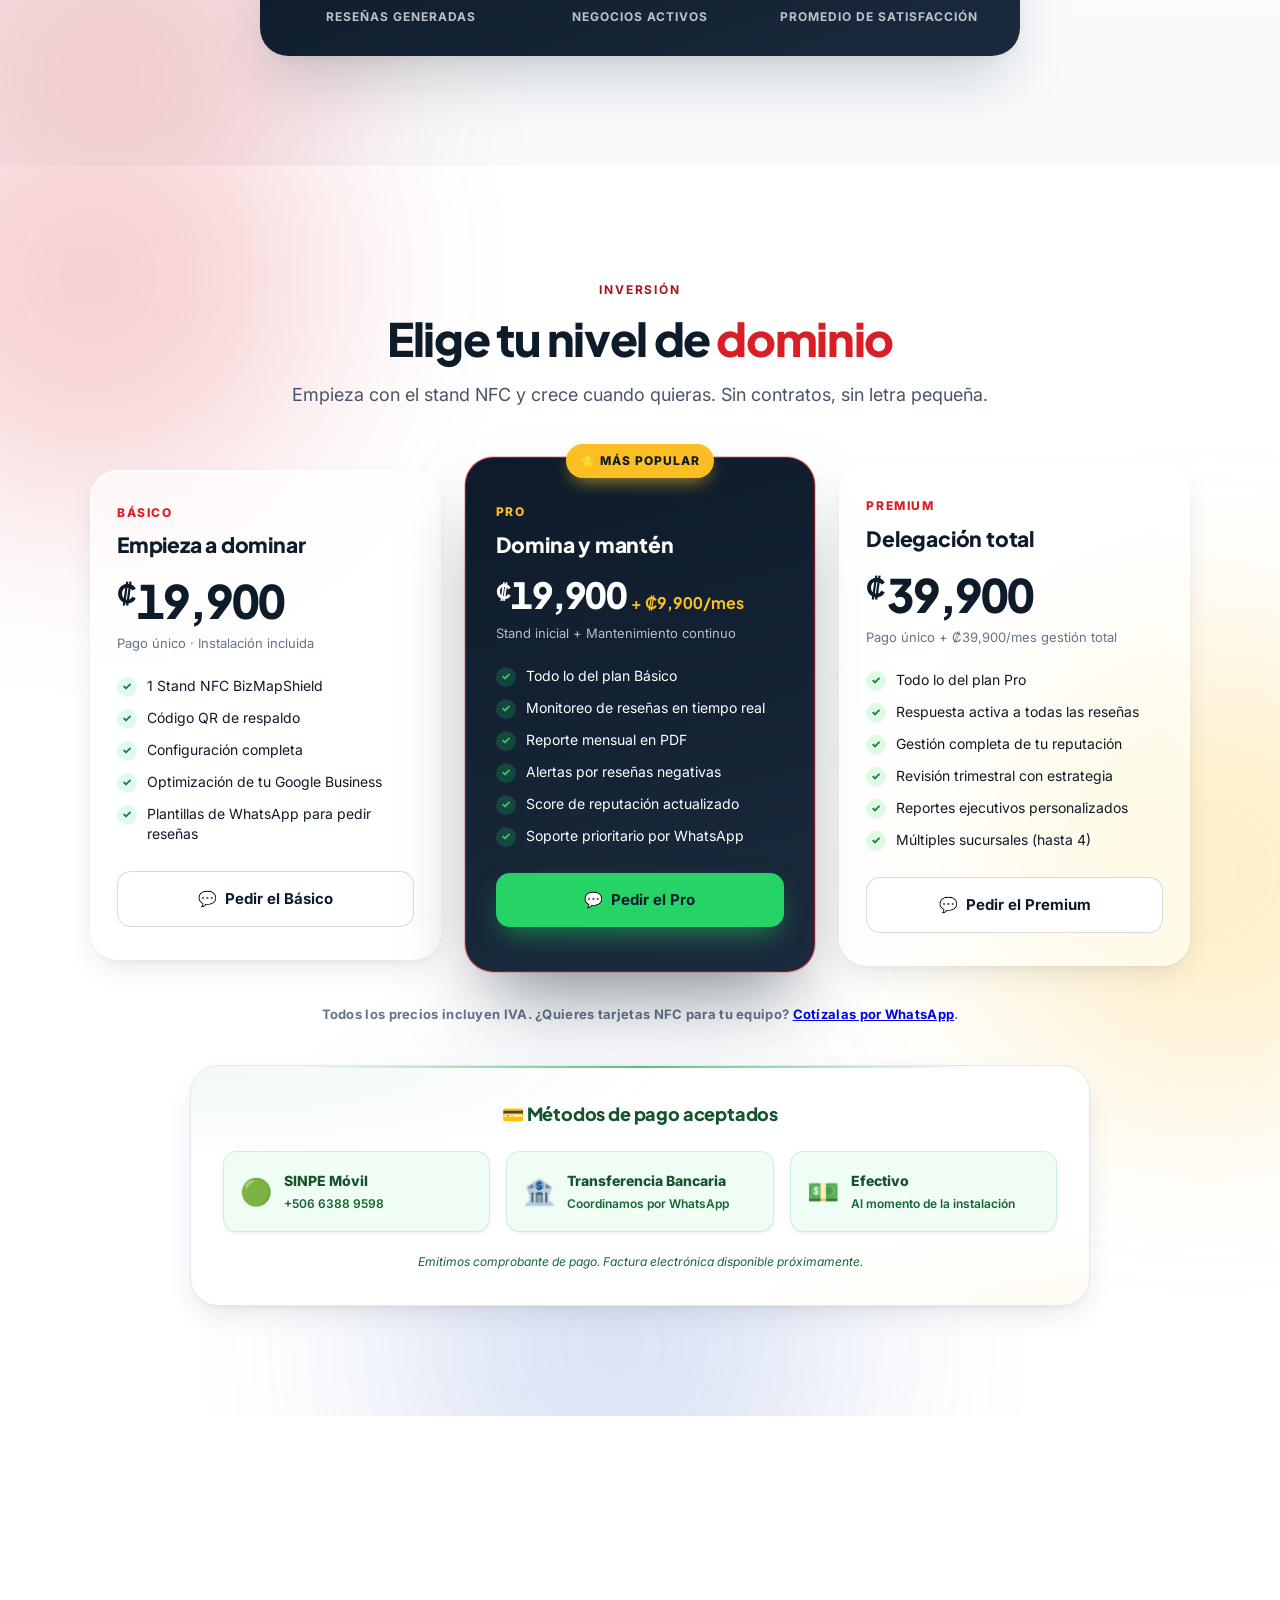
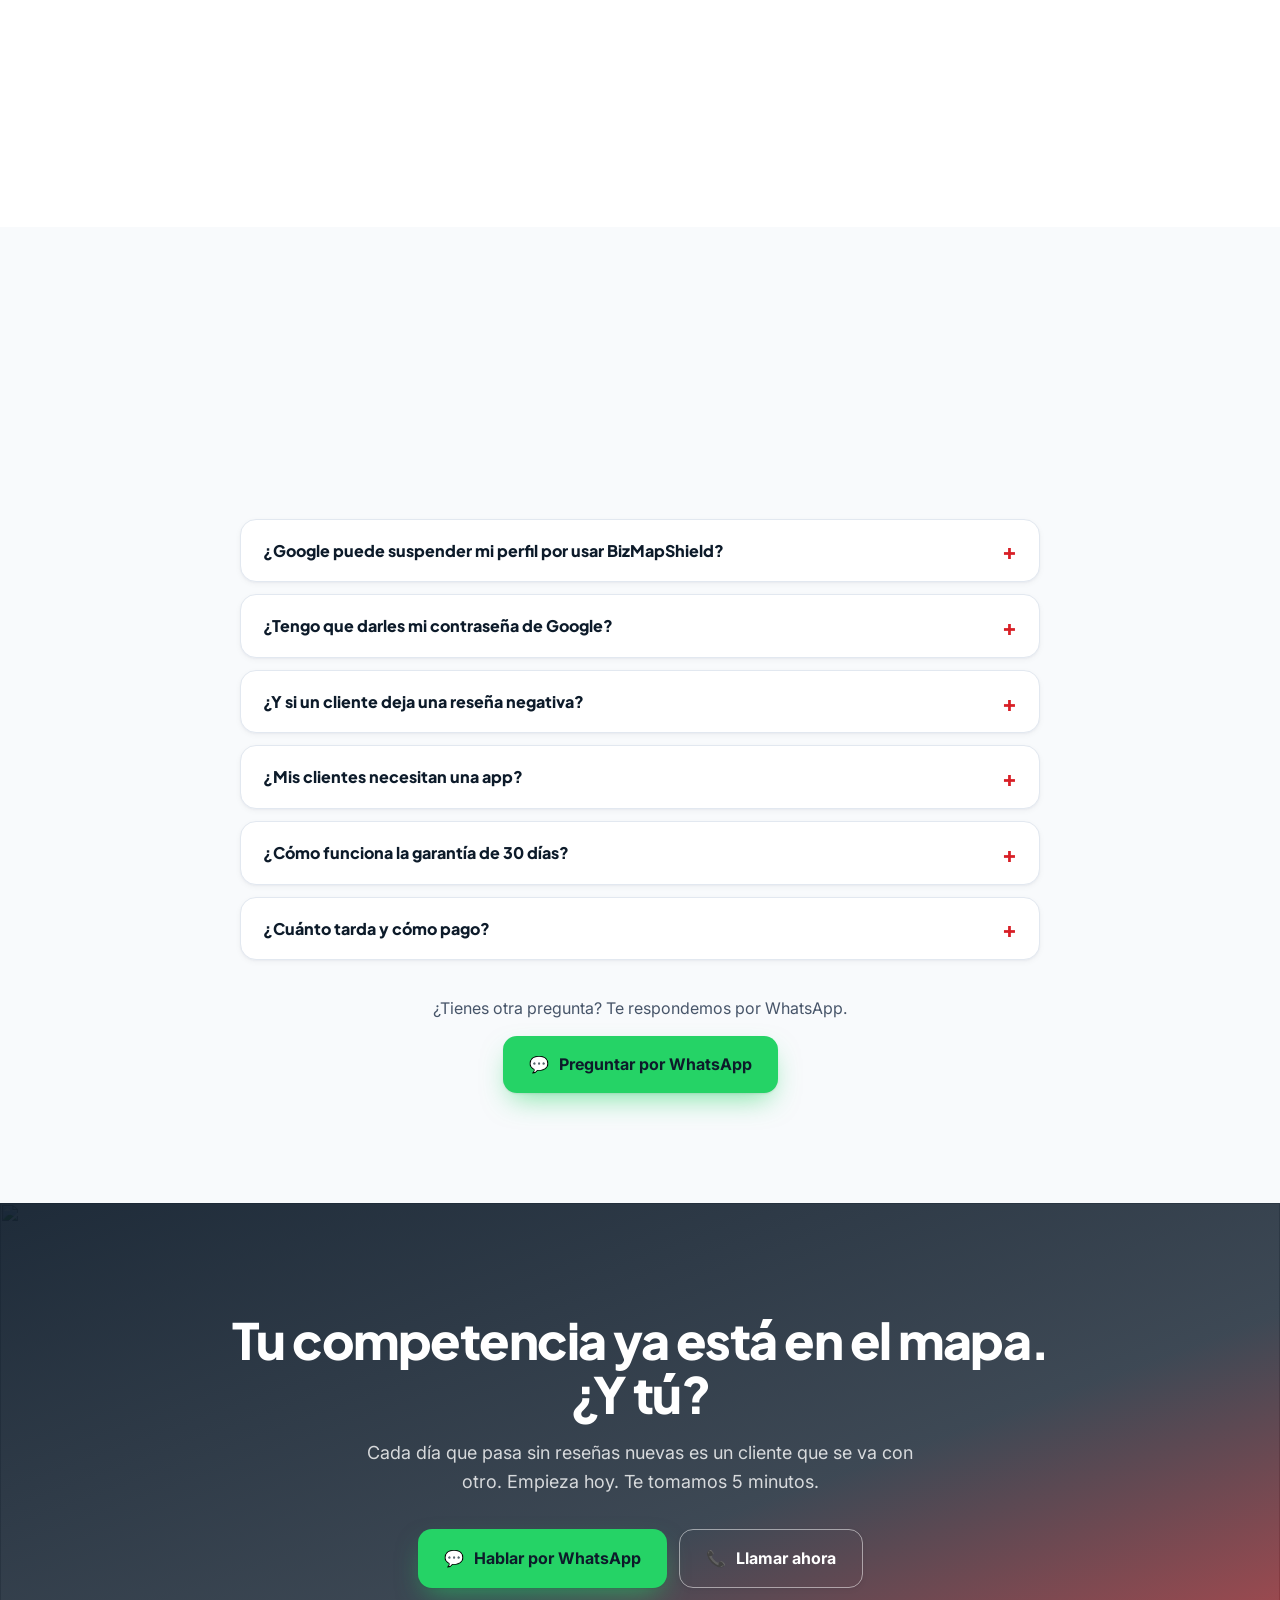
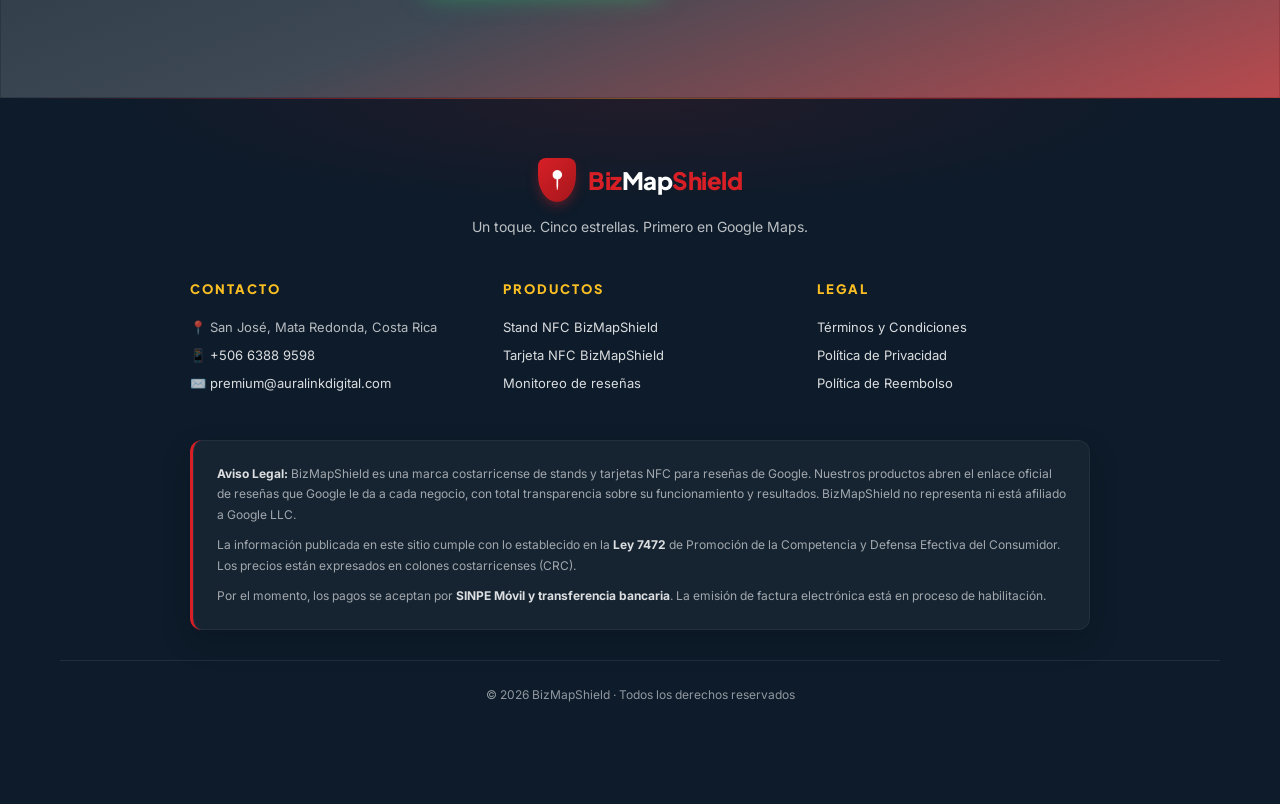
==== commit 43d7baa3: "Add La Liko Store case study - New caso-la-liko.html: 4 -> 19 Google reviews (4.7) between Nov 6 and" ====
--- a/index.html
+++ b/index.html
@@ -898,7 +898,7 @@
           <span class="hide-sm">Subes en el mapa antes de que otro negocio se quede con ese cliente.</span>
         </p>
 
-        <a class="hero-proof" href="caso-ns-barbershop.html" data-track="hero_proof">
+        <a class="hero-proof" href="#casos" data-track="hero_proof">
           <span class="hero-proof-ico" aria-hidden="true">✂️</span>
           <span><b>NS Barbershop</b> pasó de <b>4 a 34+ reseñas</b> en Google con BizMapShield<span class="hero-proof-link"> · Ver caso&nbsp;→</span></span>
         </a>
@@ -1417,7 +1417,6 @@
             <div class="testimonial-role">Barbería · Costa Rica</div>
           </div>
         </div>
-        <a class="testimonial-link" href="caso-ns-barbershop.html" data-track="case_study_link">Ver el caso completo&nbsp;→</a>
       </div>
 
       <div class="testimonial glass reveal reveal-3d">
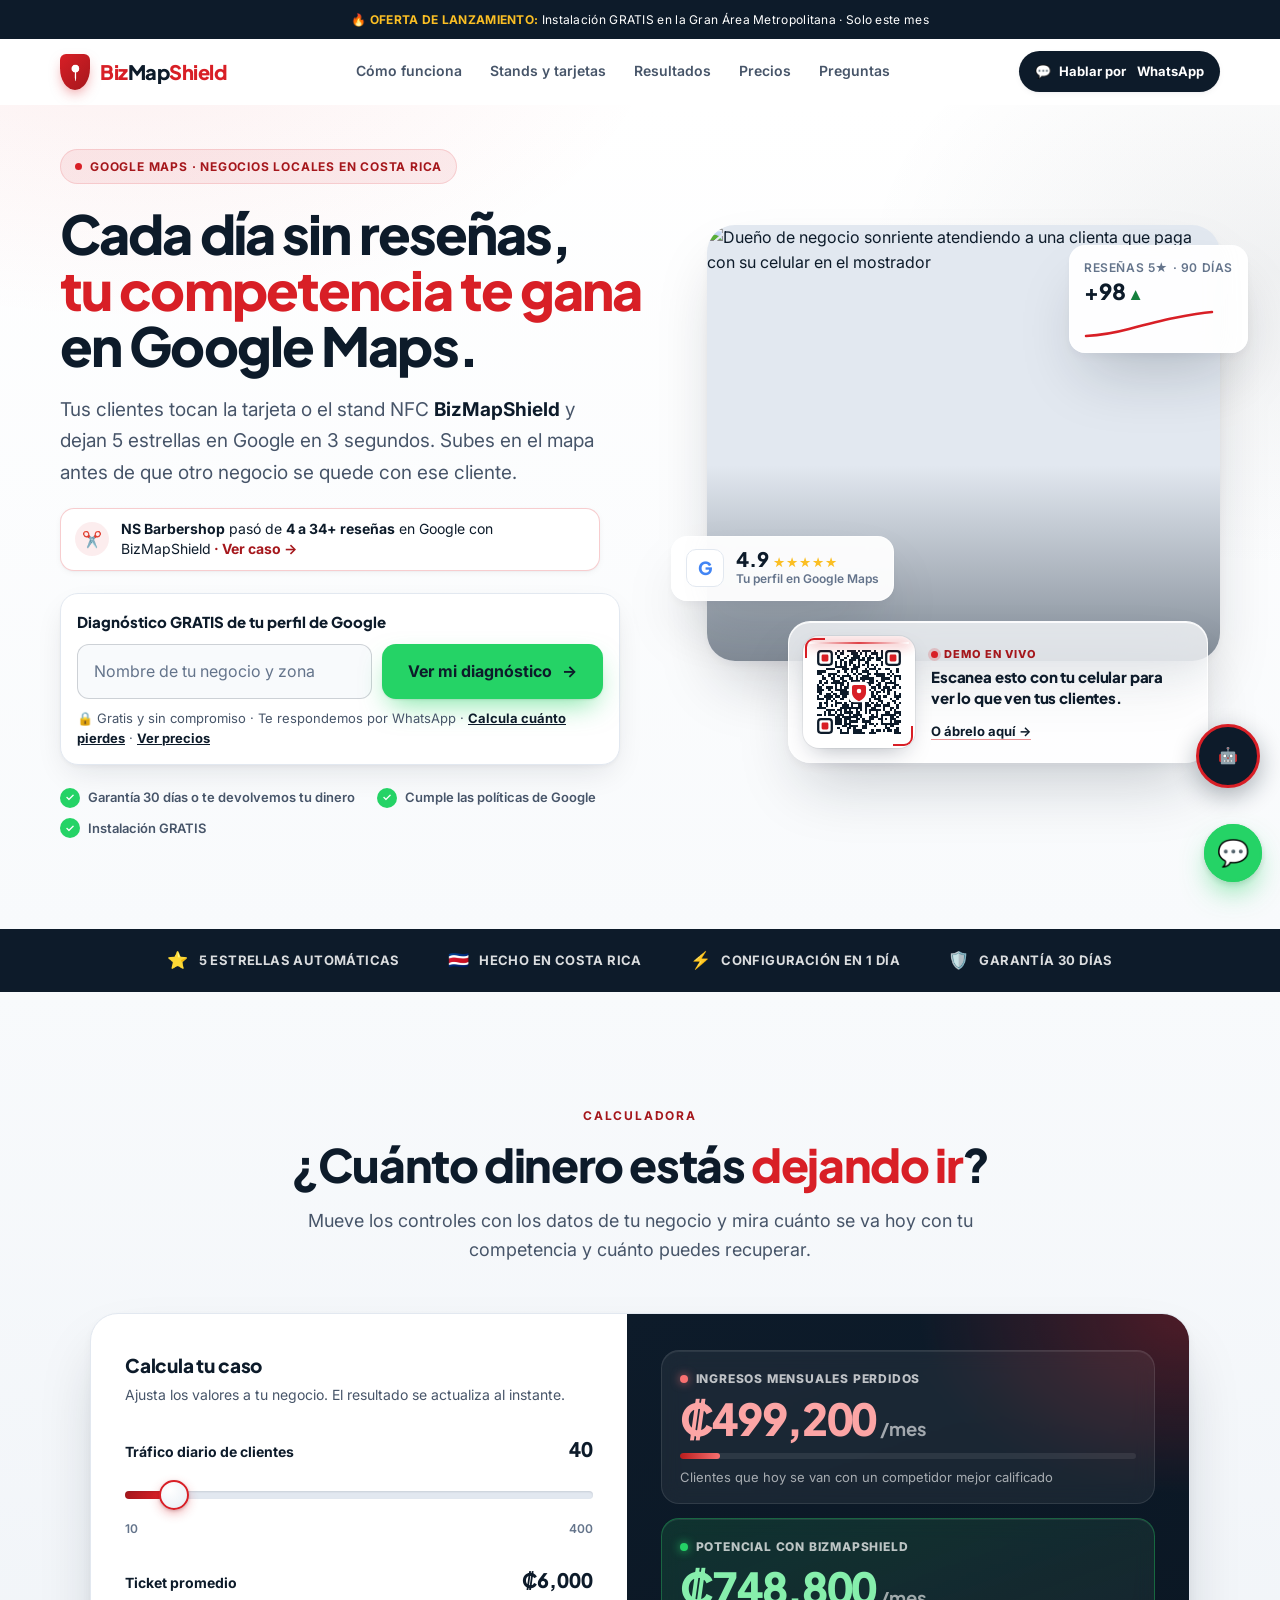
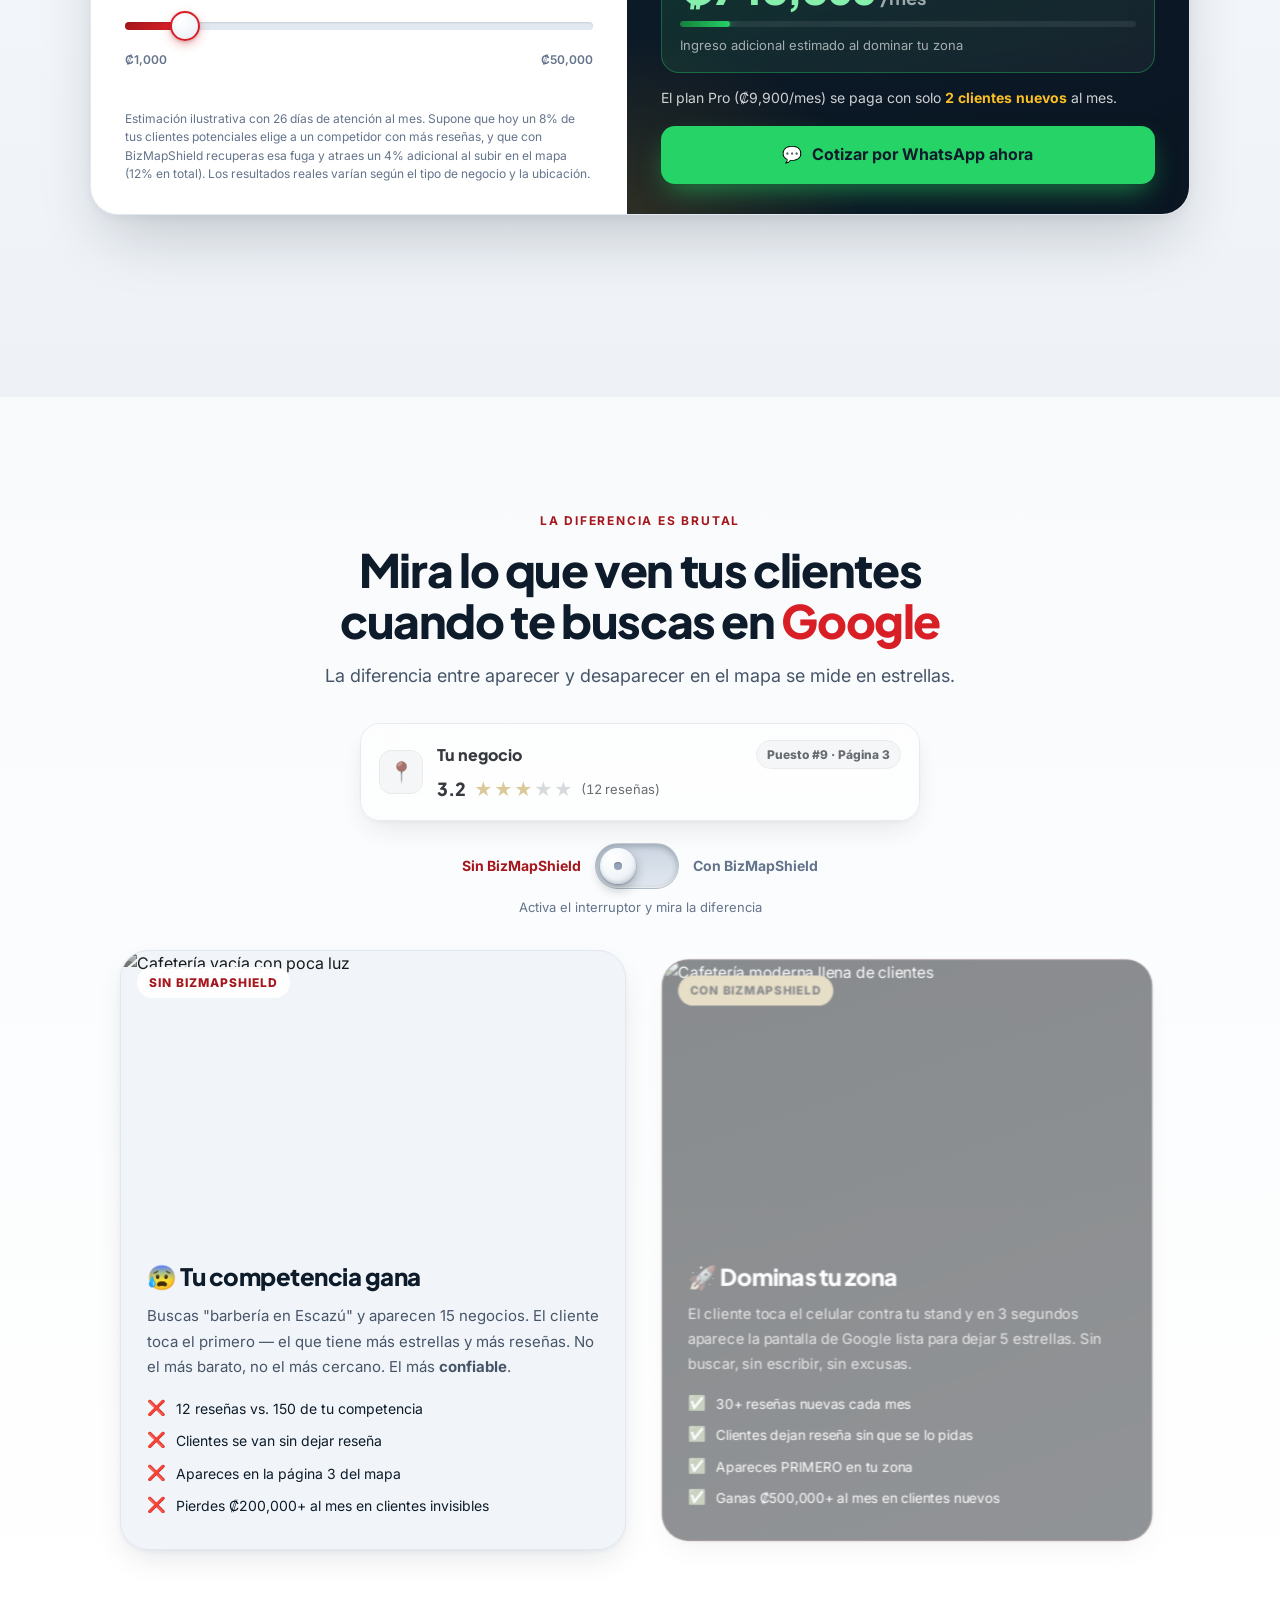
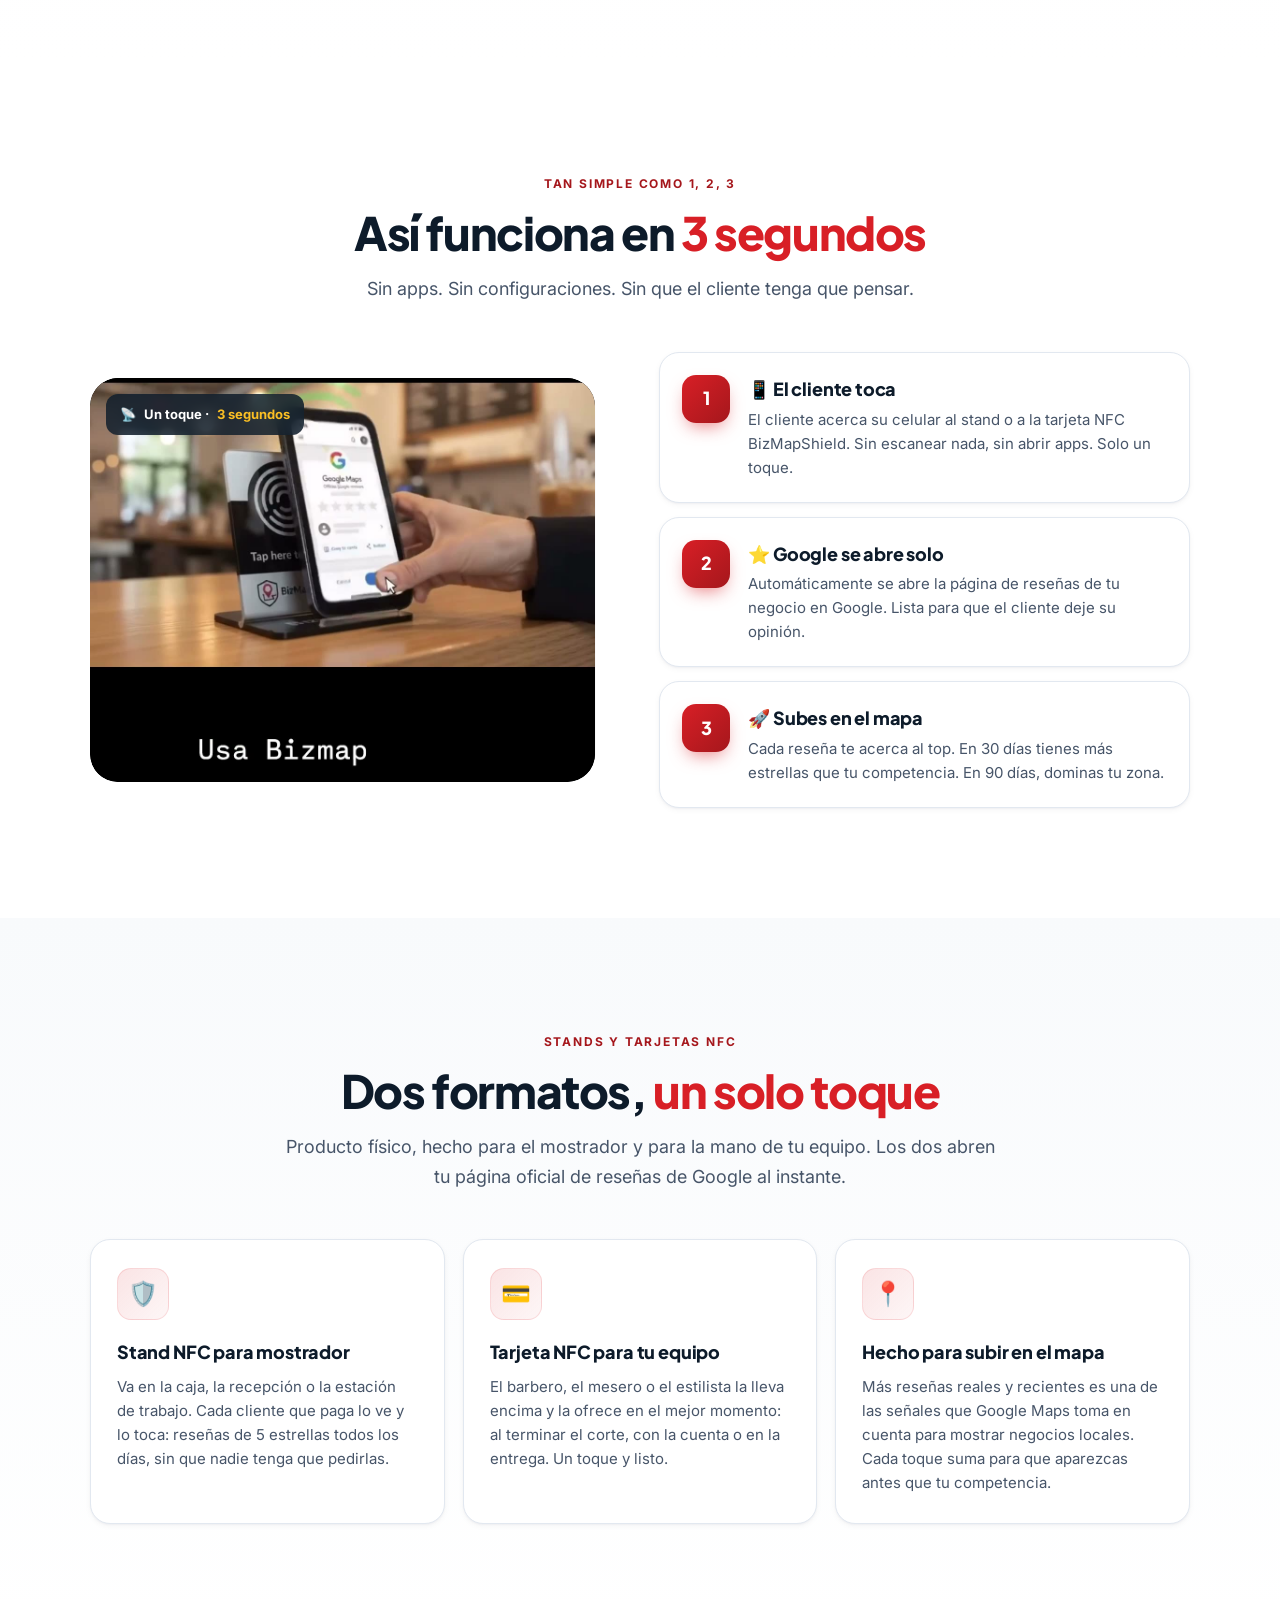
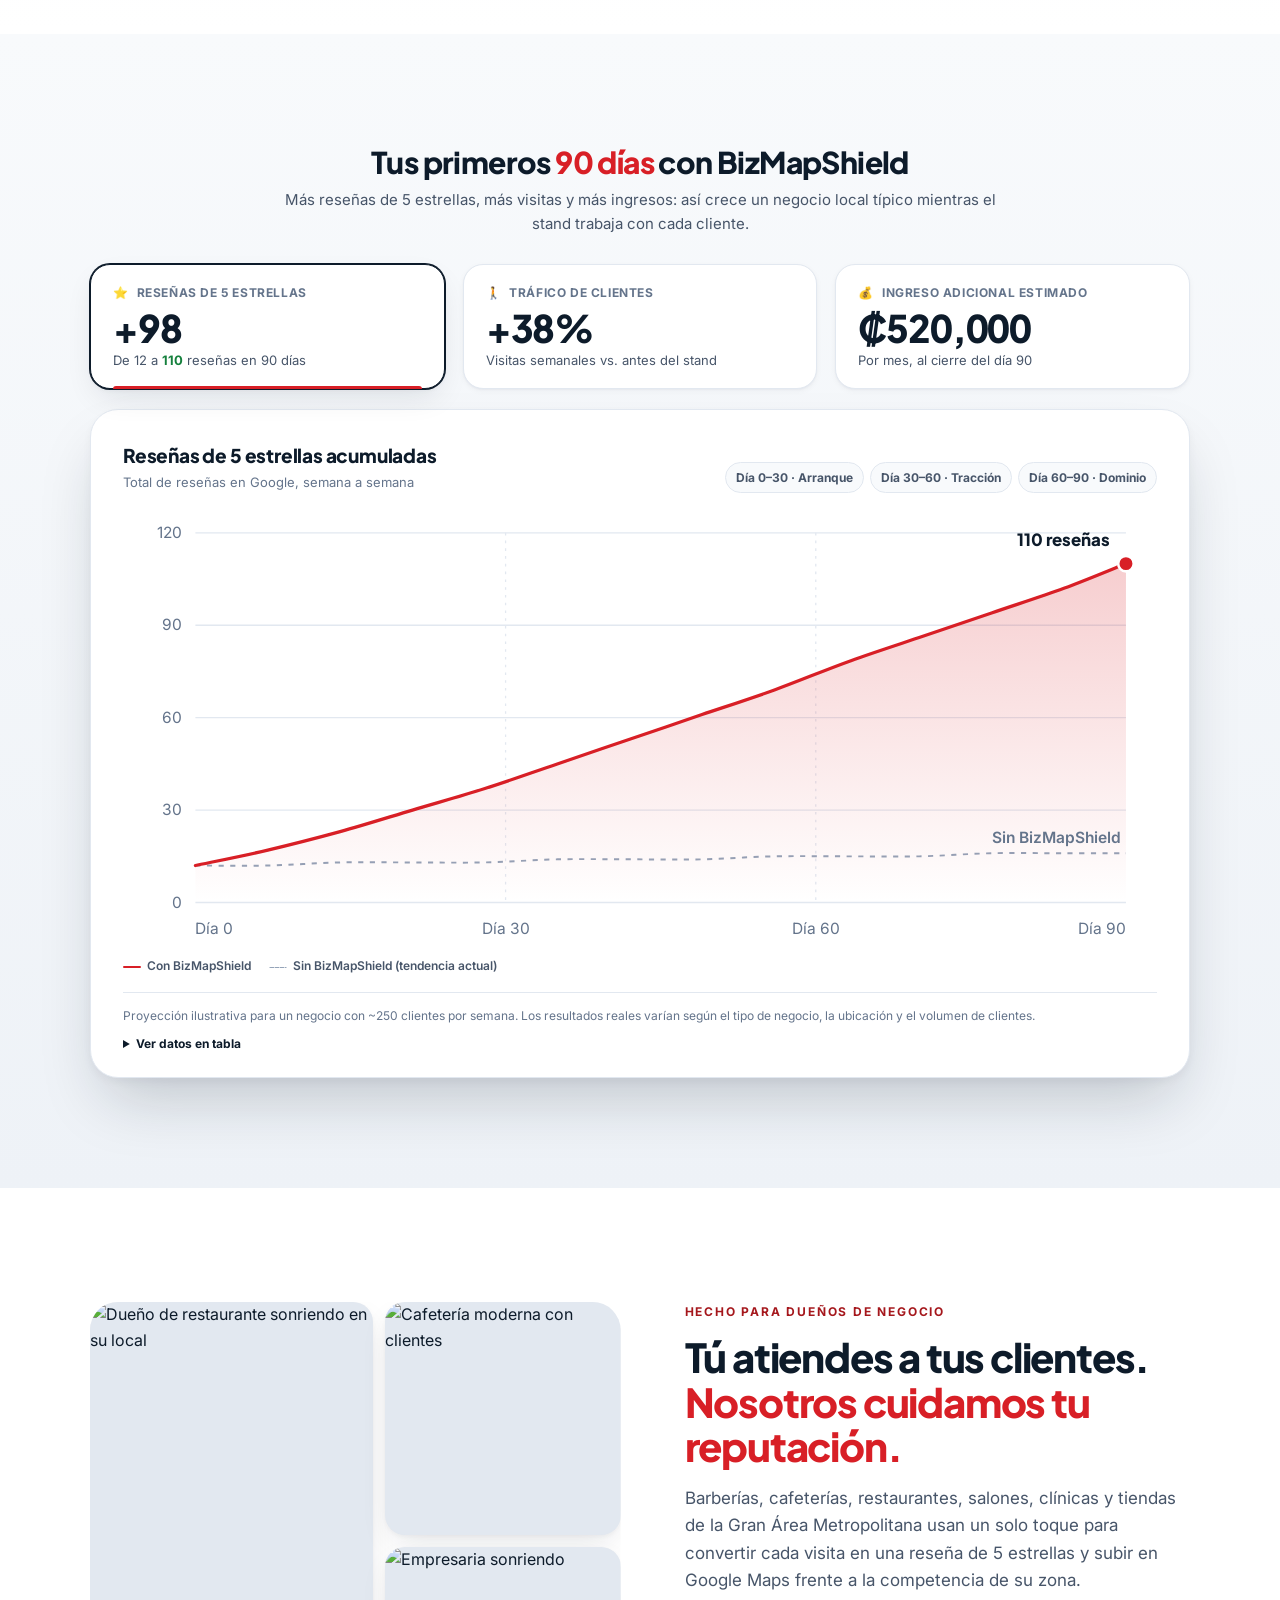
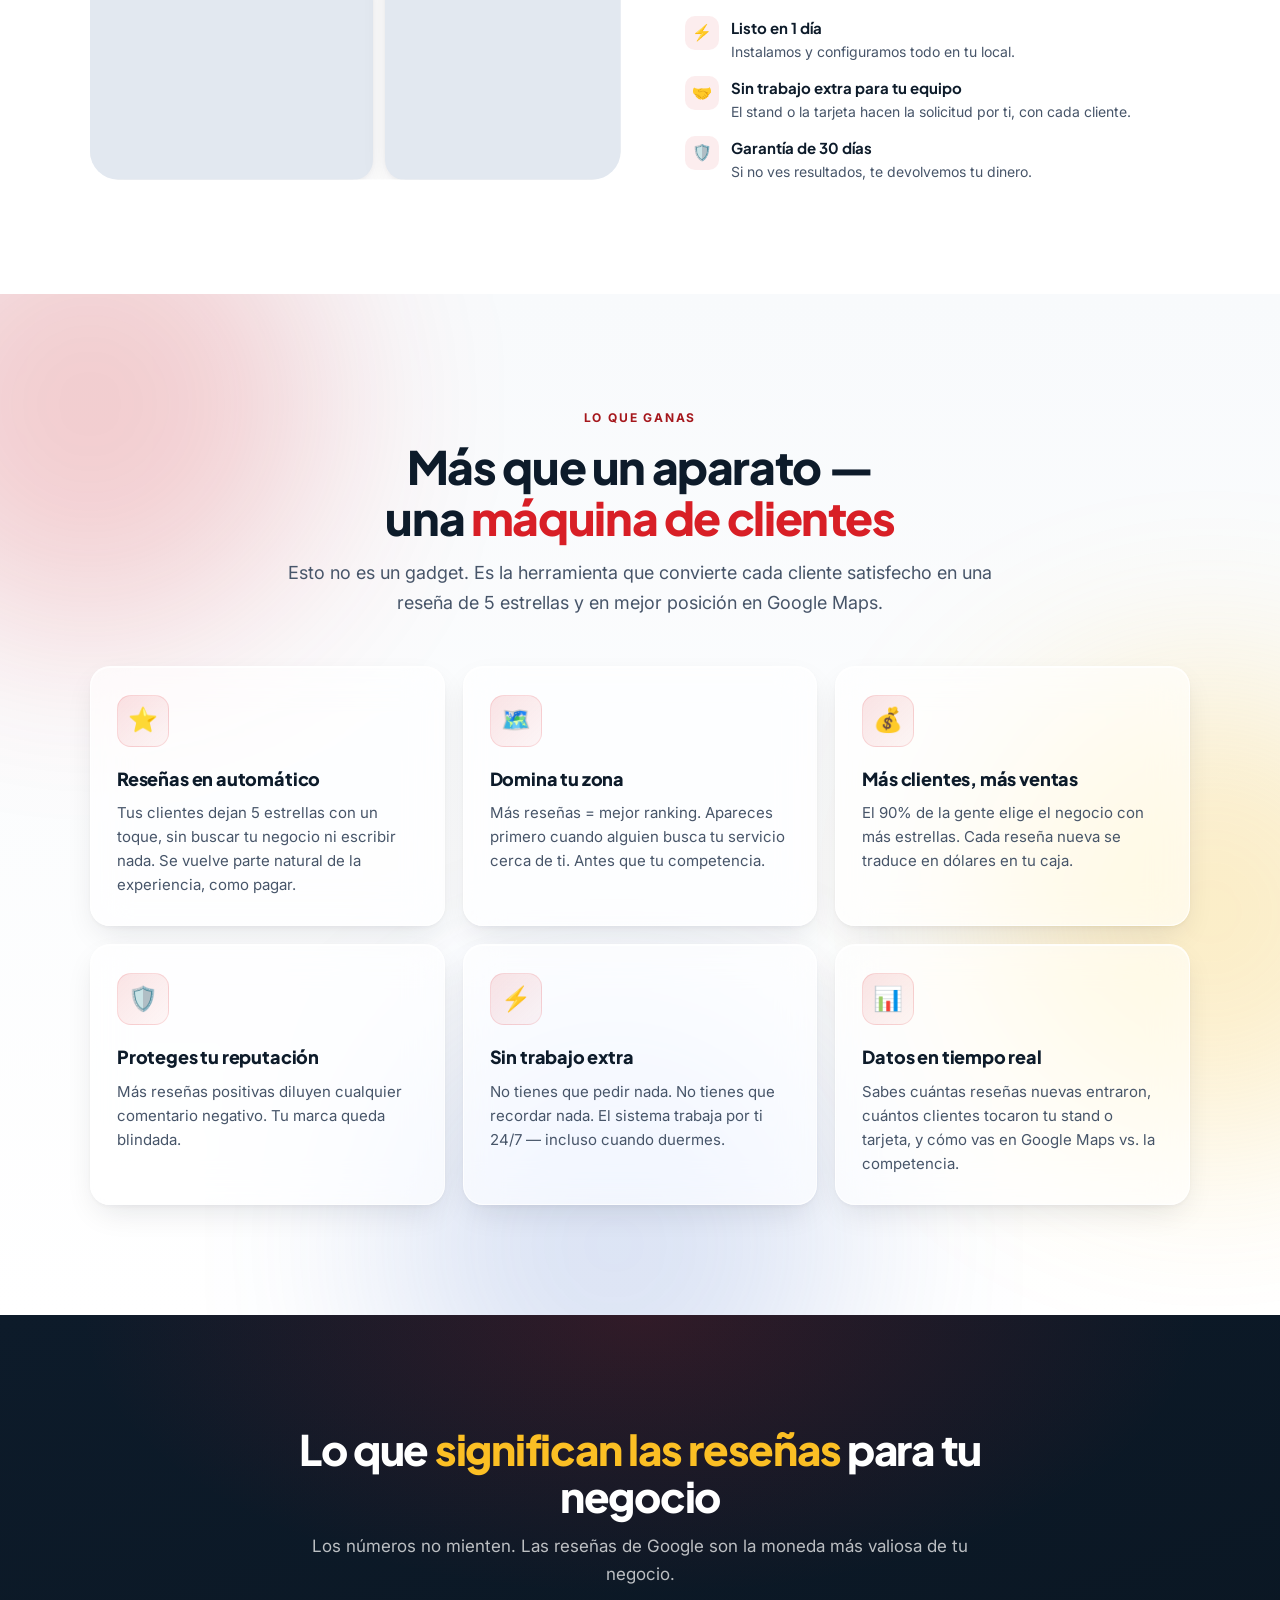
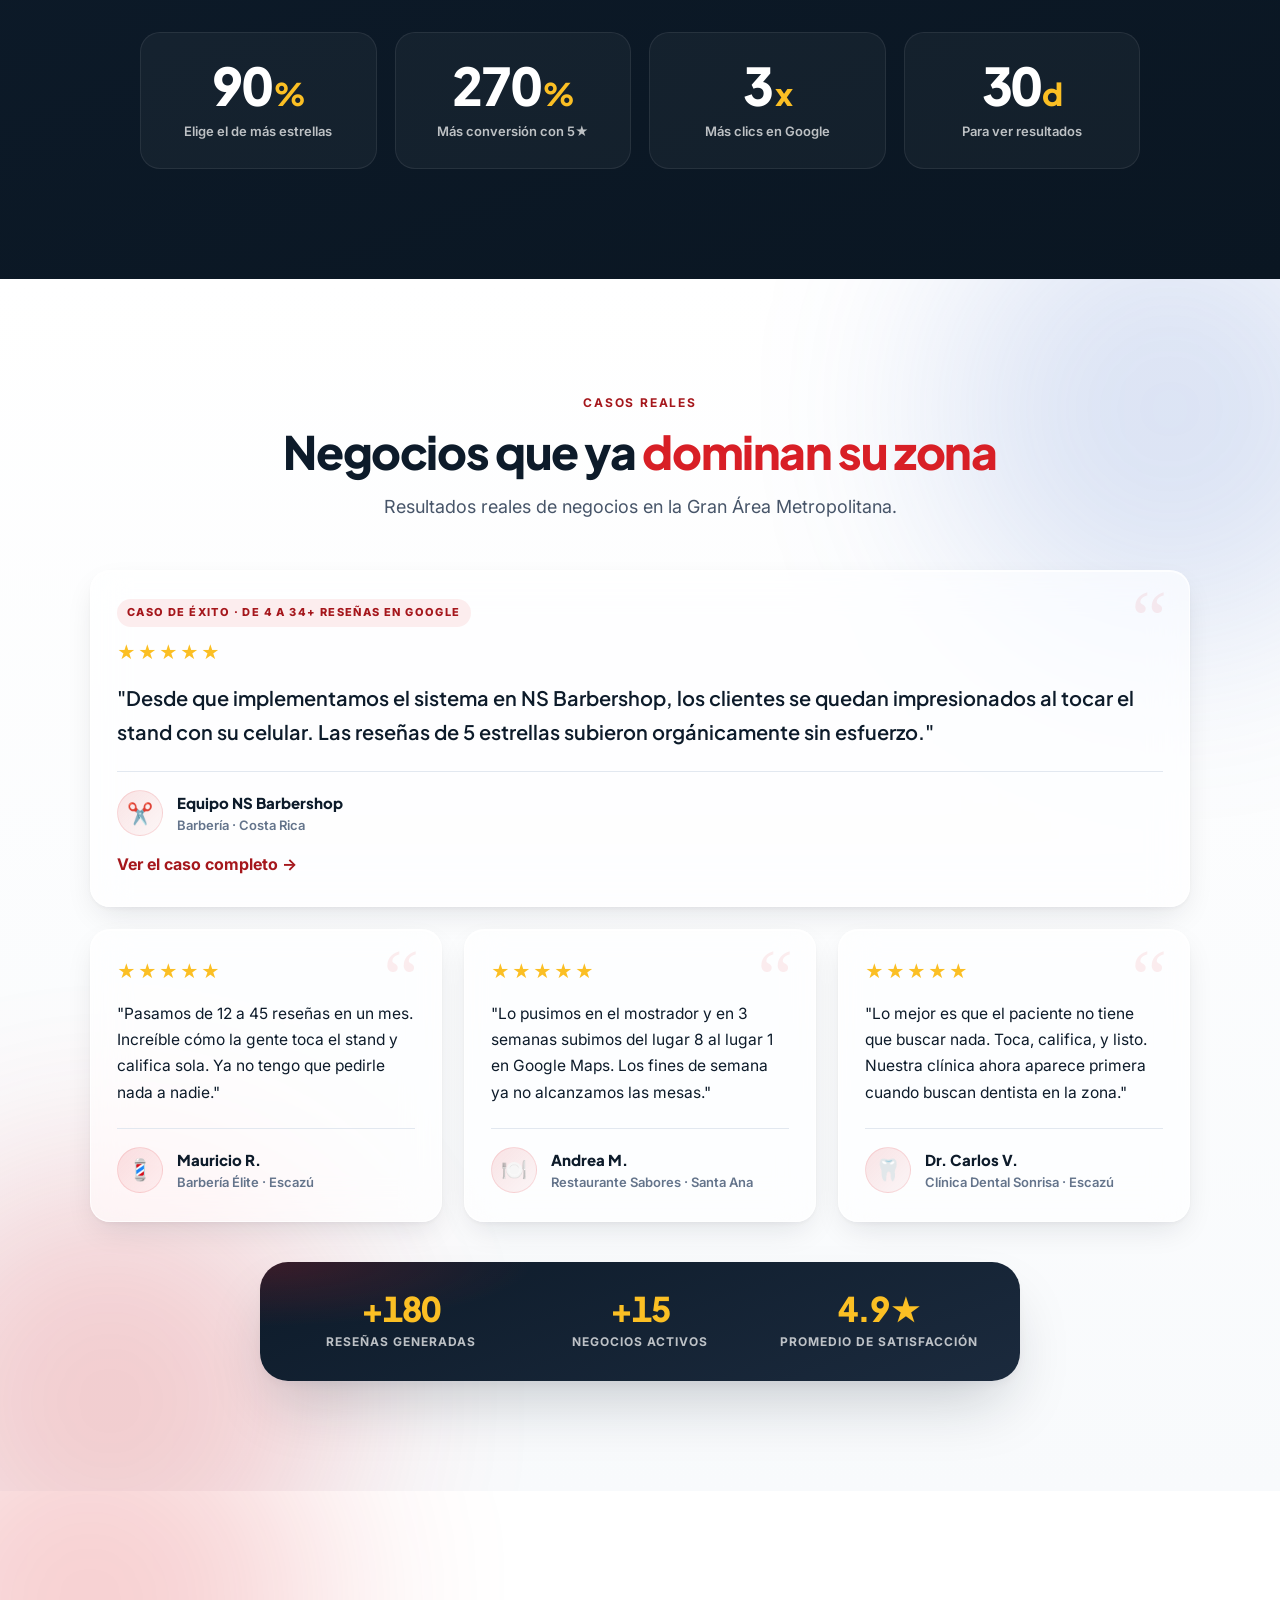
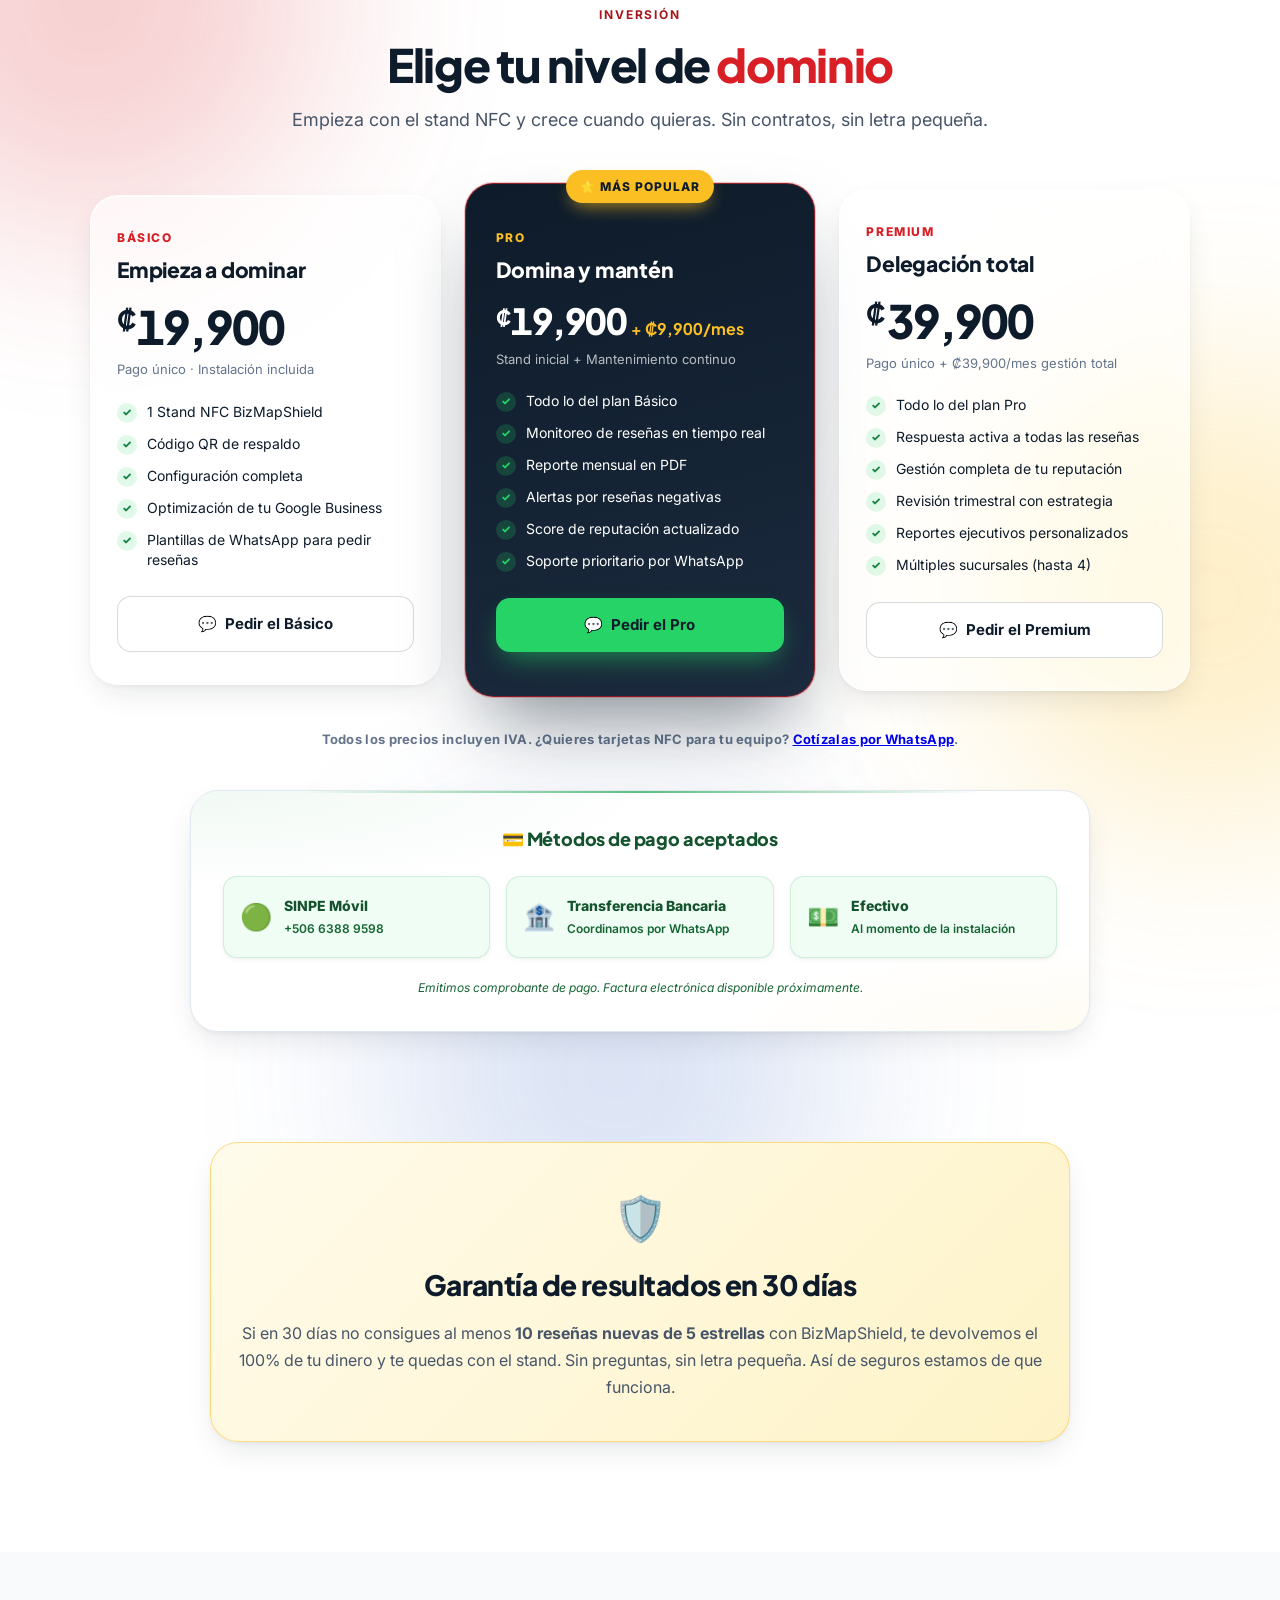
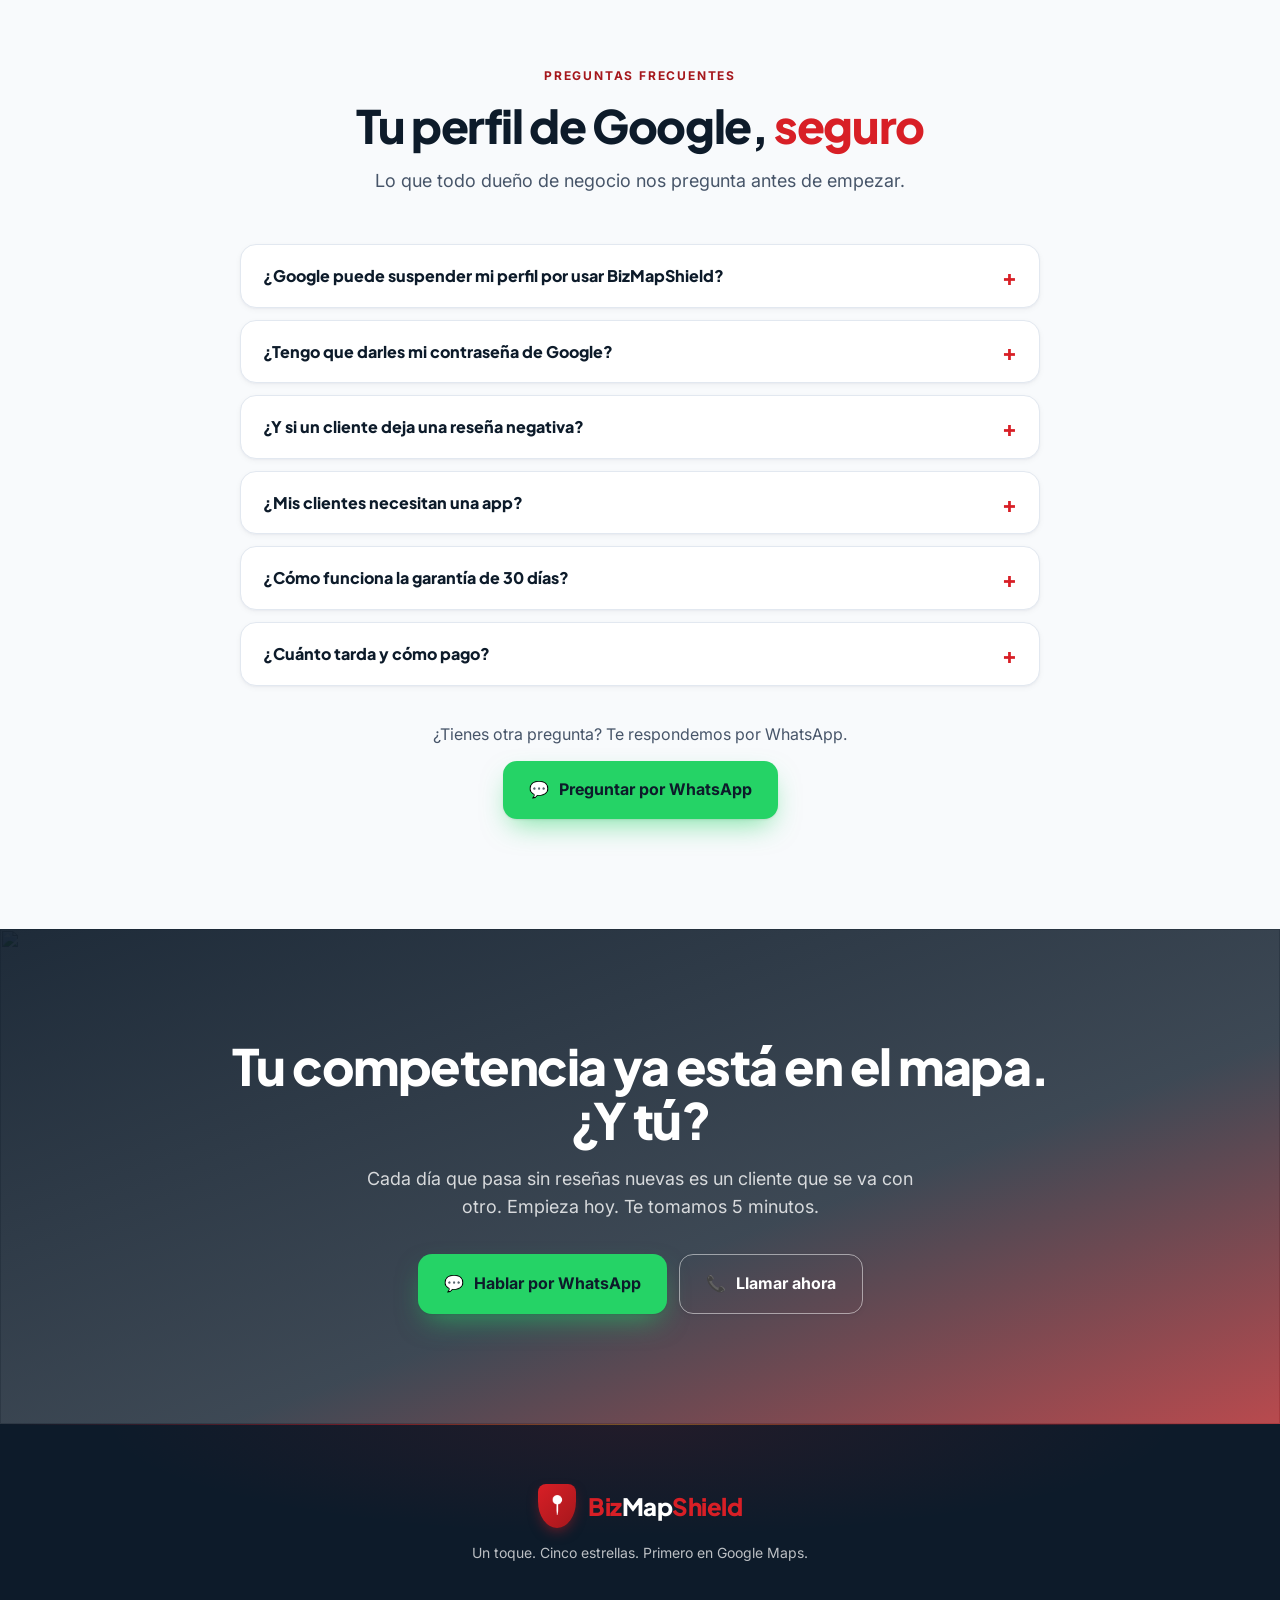
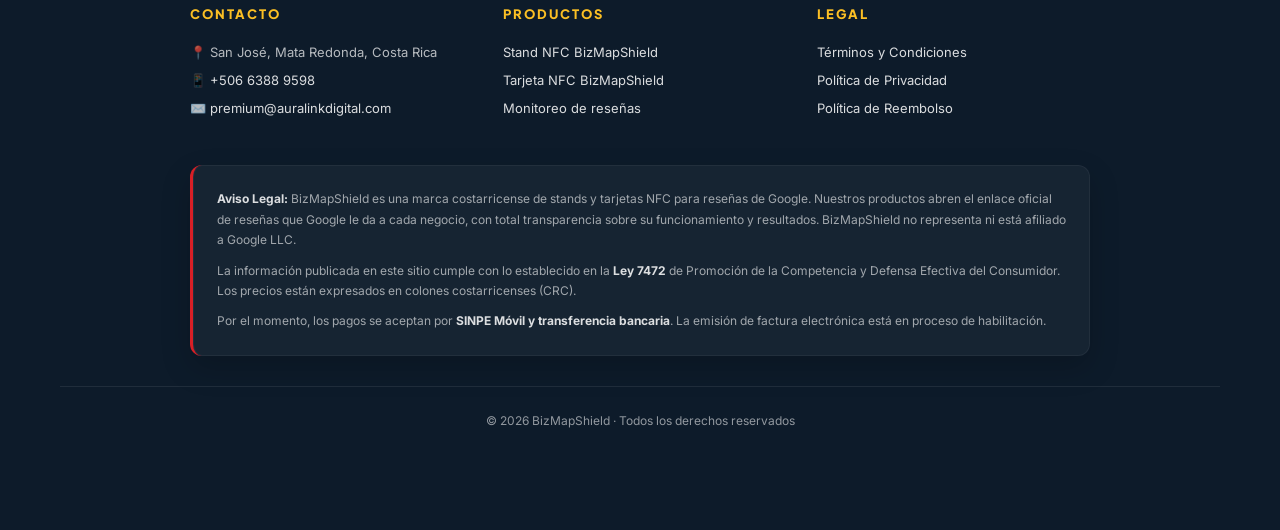
==== commit d4f4d917: "Move La Liko case study to its own PR (#6) This reverts commit 64844bc. La Liko now ships separately" ====
--- a/index.html
+++ b/index.html
@@ -898,7 +898,7 @@
           <span class="hide-sm">Subes en el mapa antes de que otro negocio se quede con ese cliente.</span>
         </p>
 
-        <a class="hero-proof" href="#casos" data-track="hero_proof">
+        <a class="hero-proof" href="caso-ns-barbershop.html" data-track="hero_proof">
           <span class="hero-proof-ico" aria-hidden="true">✂️</span>
           <span><b>NS Barbershop</b> pasó de <b>4 a 34+ reseñas</b> en Google con BizMapShield<span class="hero-proof-link"> · Ver caso&nbsp;→</span></span>
         </a>
@@ -1394,19 +1394,6 @@
     <div class="testimonials-grid">
 
       <div class="testimonial testimonial--featured glass reveal reveal-3d">
-        <span class="testimonial-kicker">Caso de éxito · De 4 a 19 reseñas en 3 días</span>
-        <p class="testimonial-text">La Liko Store recibió su tarjeta NFC + QR el viernes 6 de noviembre. El domingo ya tenía 19 reseñas en Google con 4.7&nbsp;★: 15 nuevas en su primer fin de semana.</p>
-        <div class="testimonial-author">
-          <div class="testimonial-avatar" aria-hidden="true">🥂</div>
-          <div>
-            <div class="testimonial-name">La Liko Store</div>
-            <div class="testimonial-role">Licorera · Santa Ana</div>
-          </div>
-        </div>
-        <a class="testimonial-link" href="caso-la-liko.html" data-track="case_study_link_liko">Ver el caso completo&nbsp;→</a>
-      </div>
-
-      <div class="testimonial testimonial--featured glass reveal reveal-3d">
         <span class="testimonial-kicker">Caso de éxito · De 4 a 34+ reseñas en Google</span>
         <div class="testimonial-stars" role="img" aria-label="5 de 5 estrellas">★★★★★</div>
         <p class="testimonial-text">"Desde que implementamos el sistema en NS Barbershop, los clientes se quedan impresionados al tocar el stand con su celular. Las reseñas de 5 estrellas subieron orgánicamente sin esfuerzo."</p>
@@ -1417,6 +1404,7 @@
             <div class="testimonial-role">Barbería · Costa Rica</div>
           </div>
         </div>
+        <a class="testimonial-link" href="caso-ns-barbershop.html" data-track="case_study_link">Ver el caso completo&nbsp;→</a>
       </div>
 
       <div class="testimonial glass reveal reveal-3d">
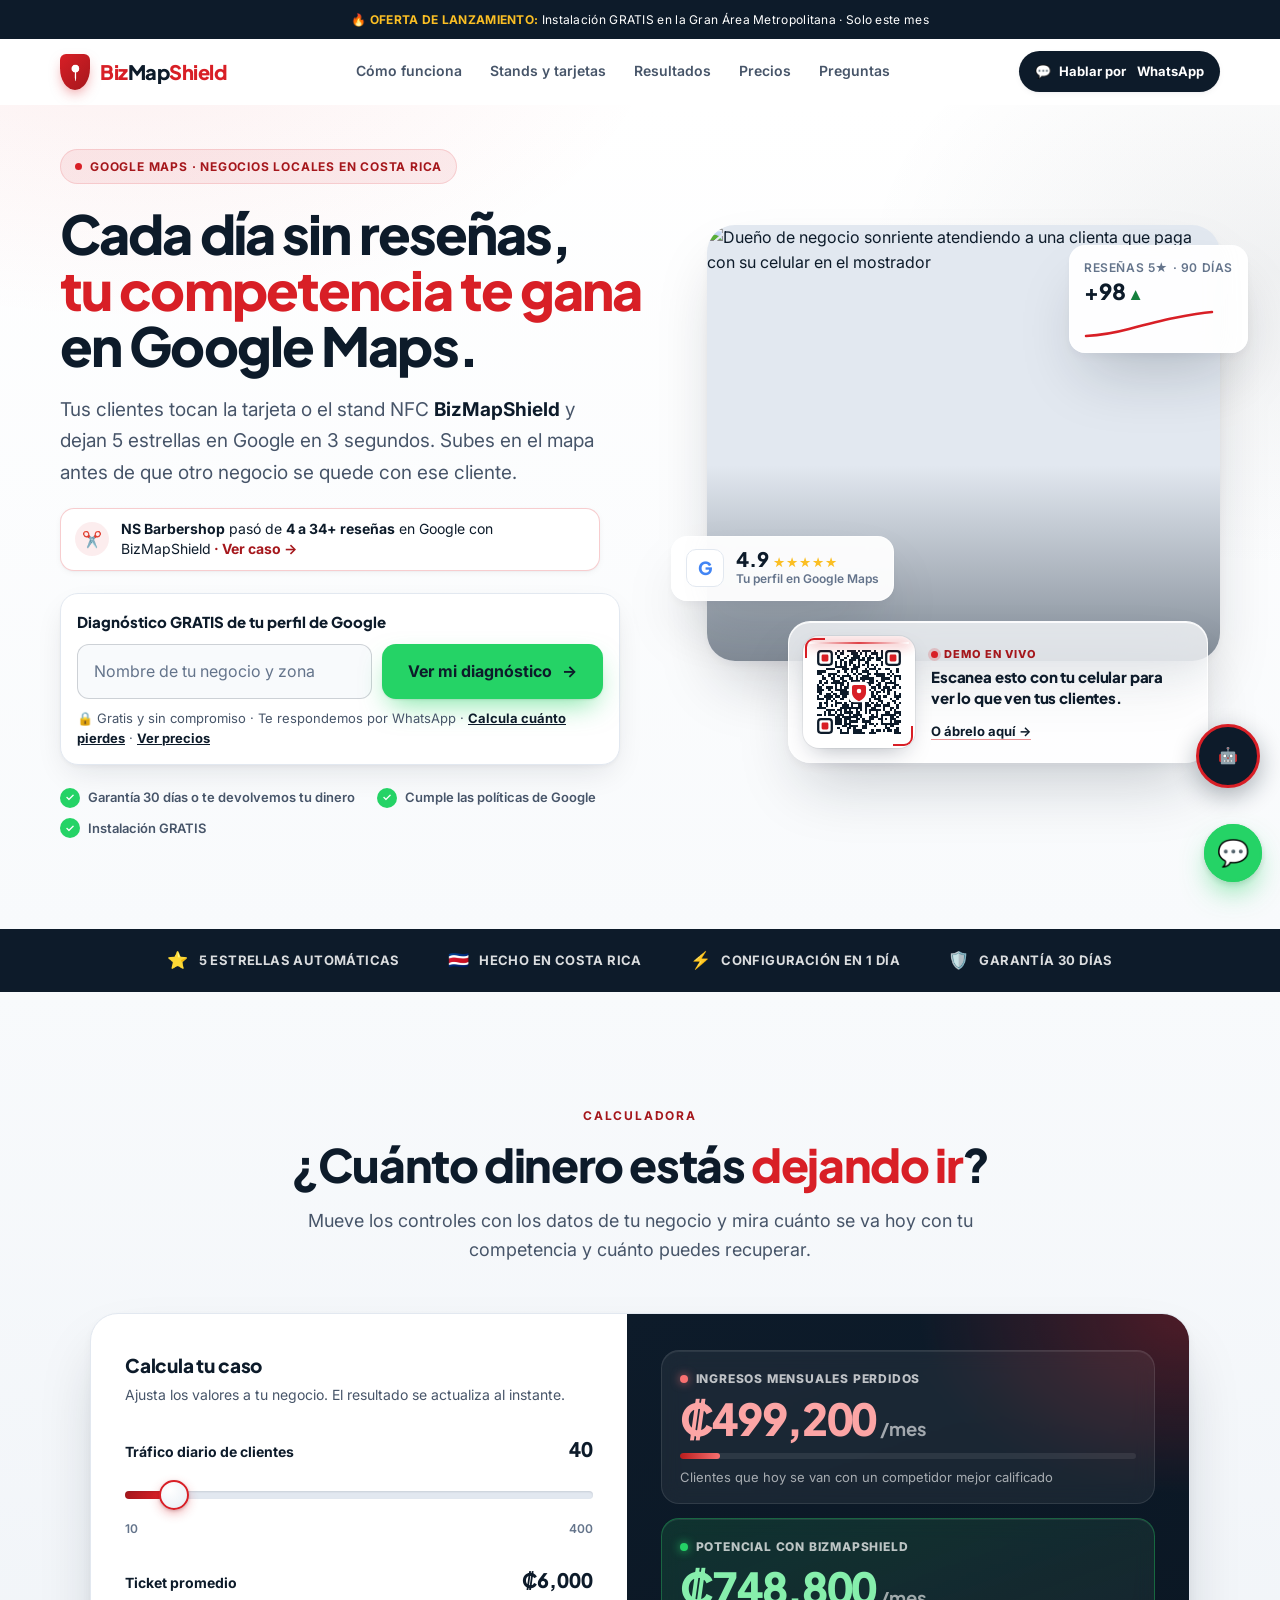
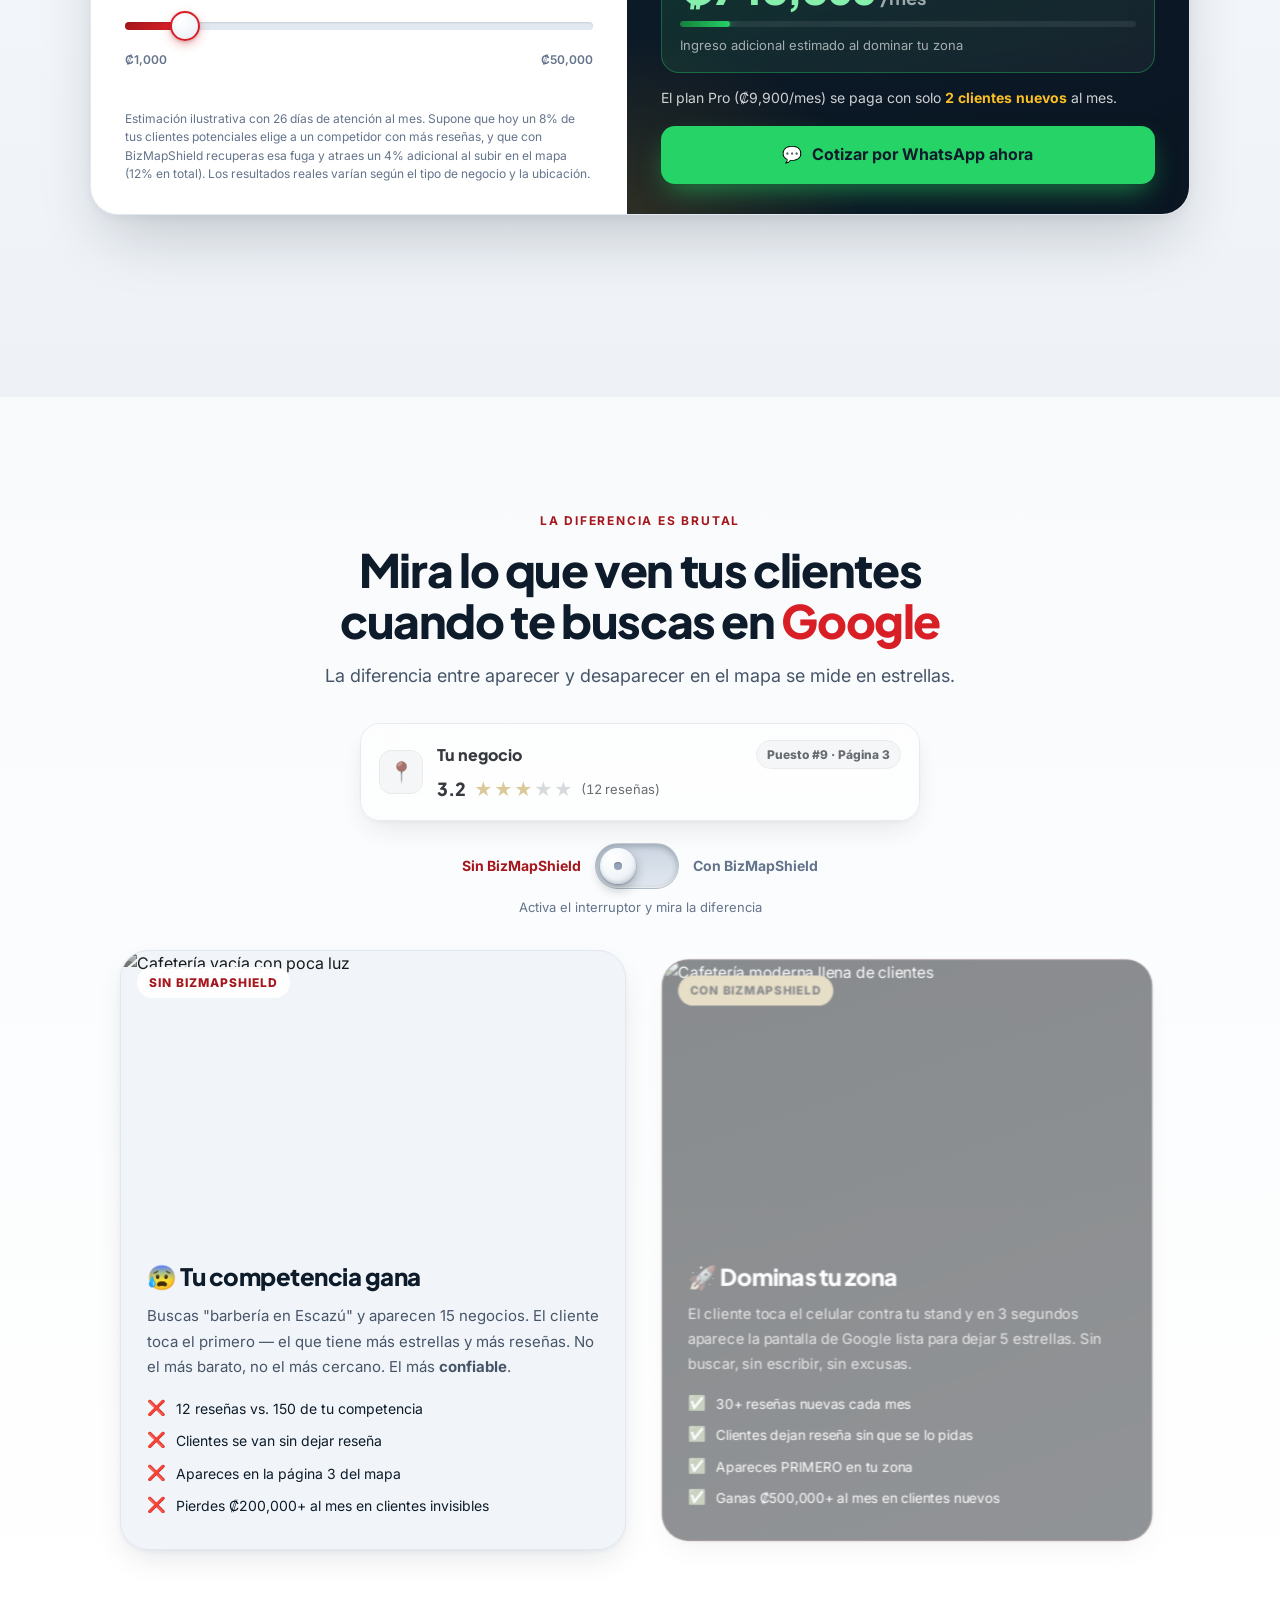
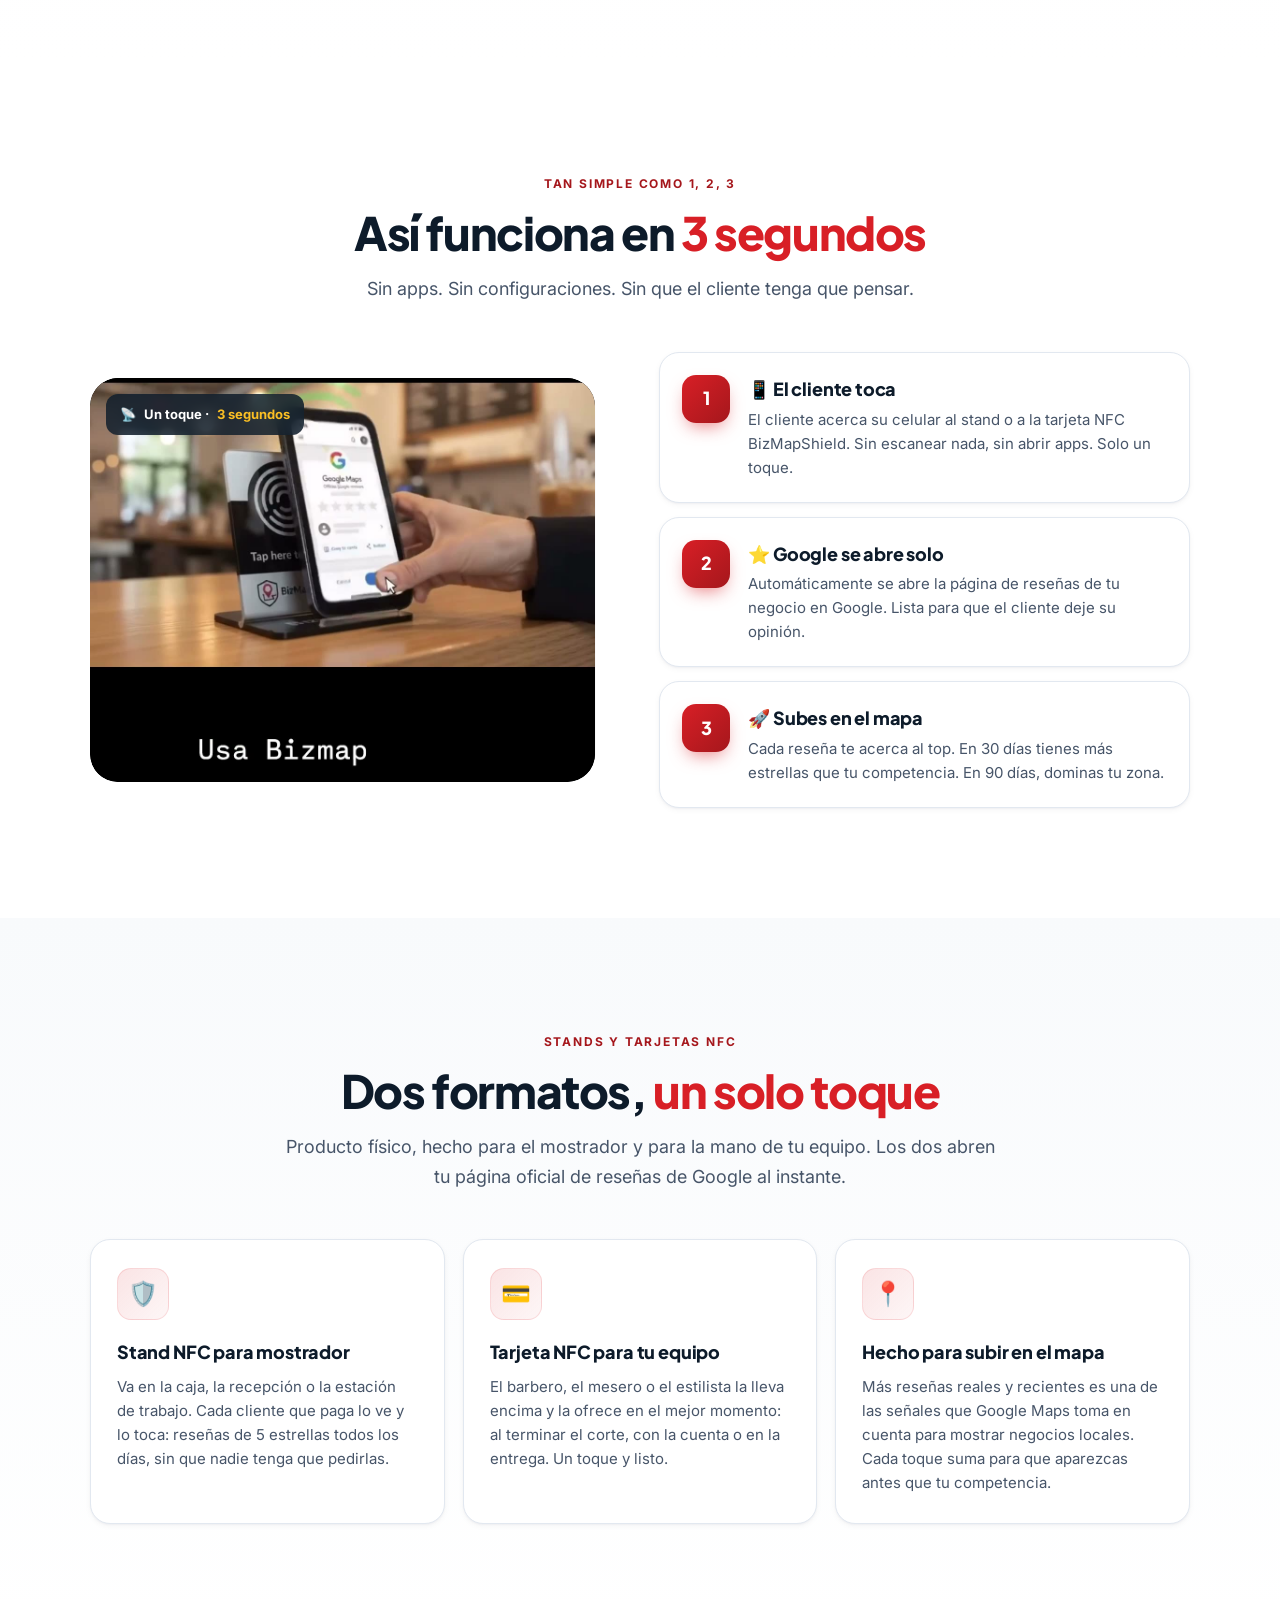
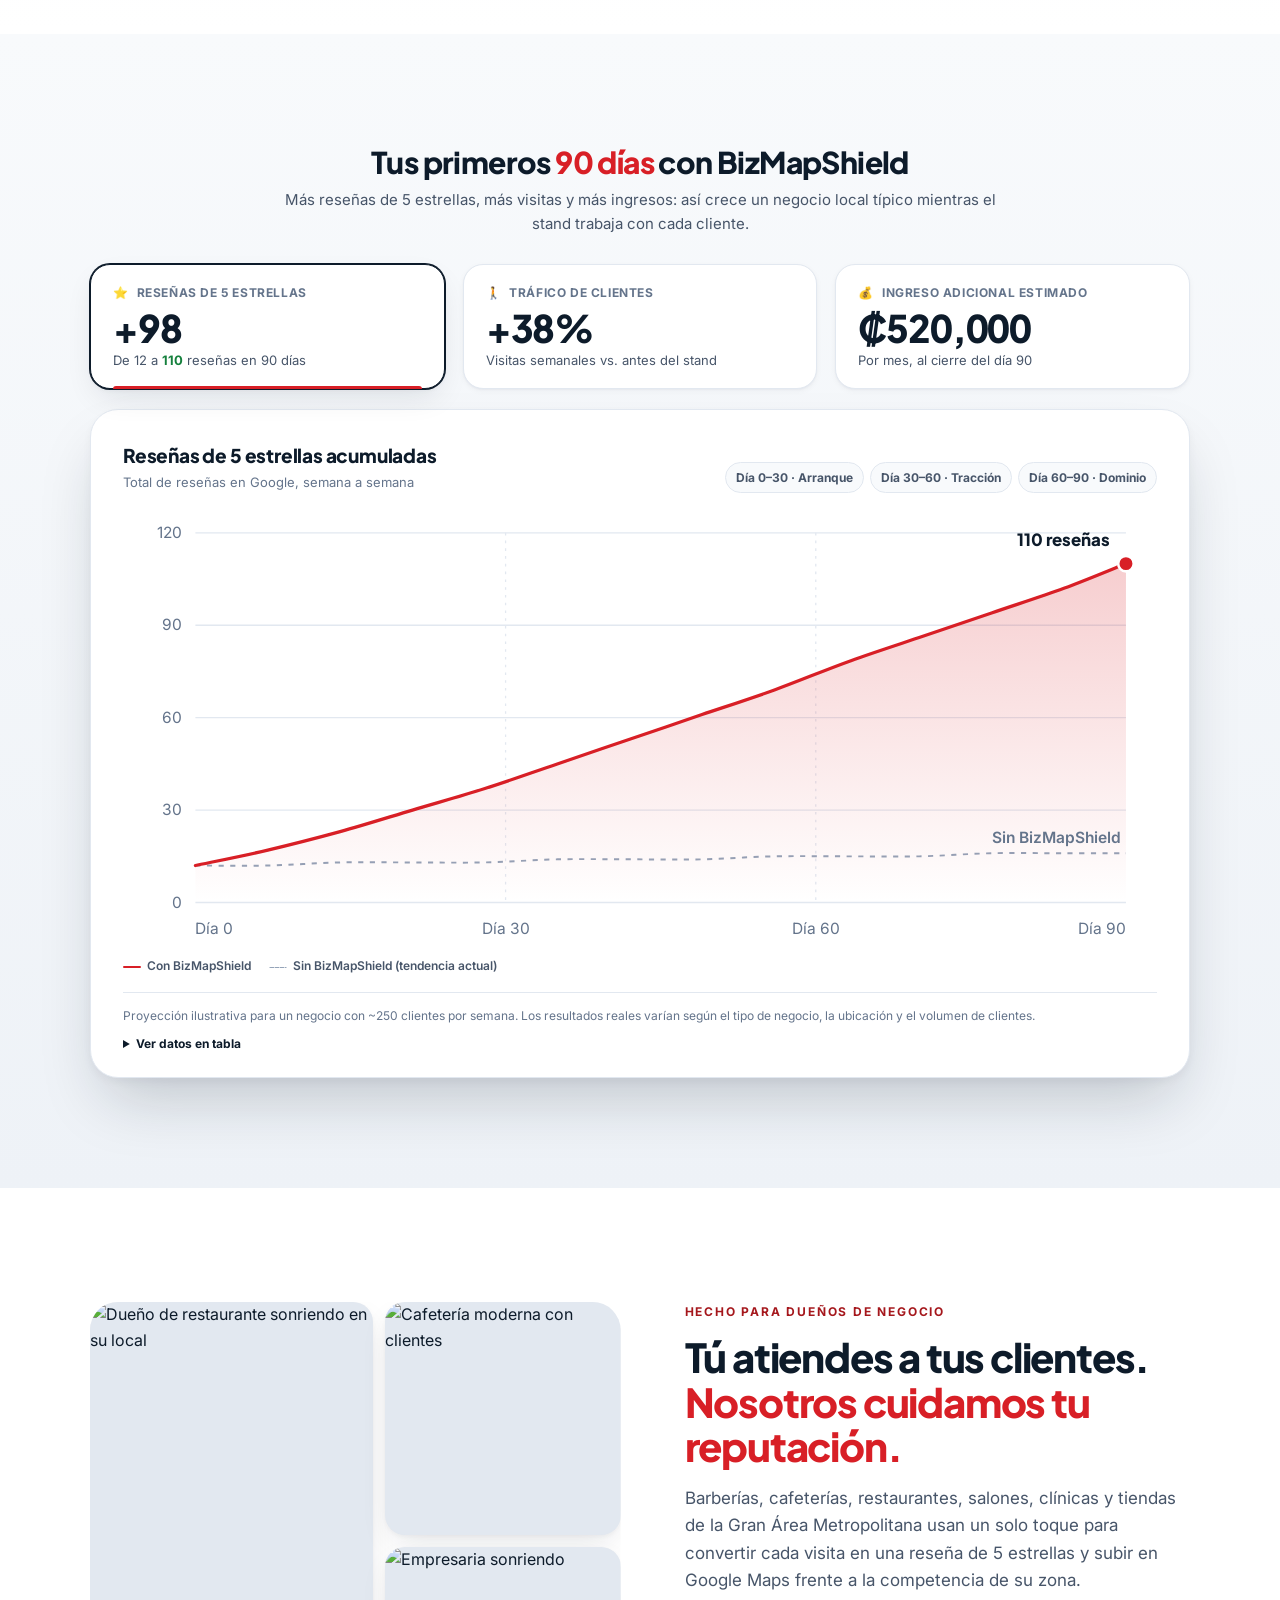
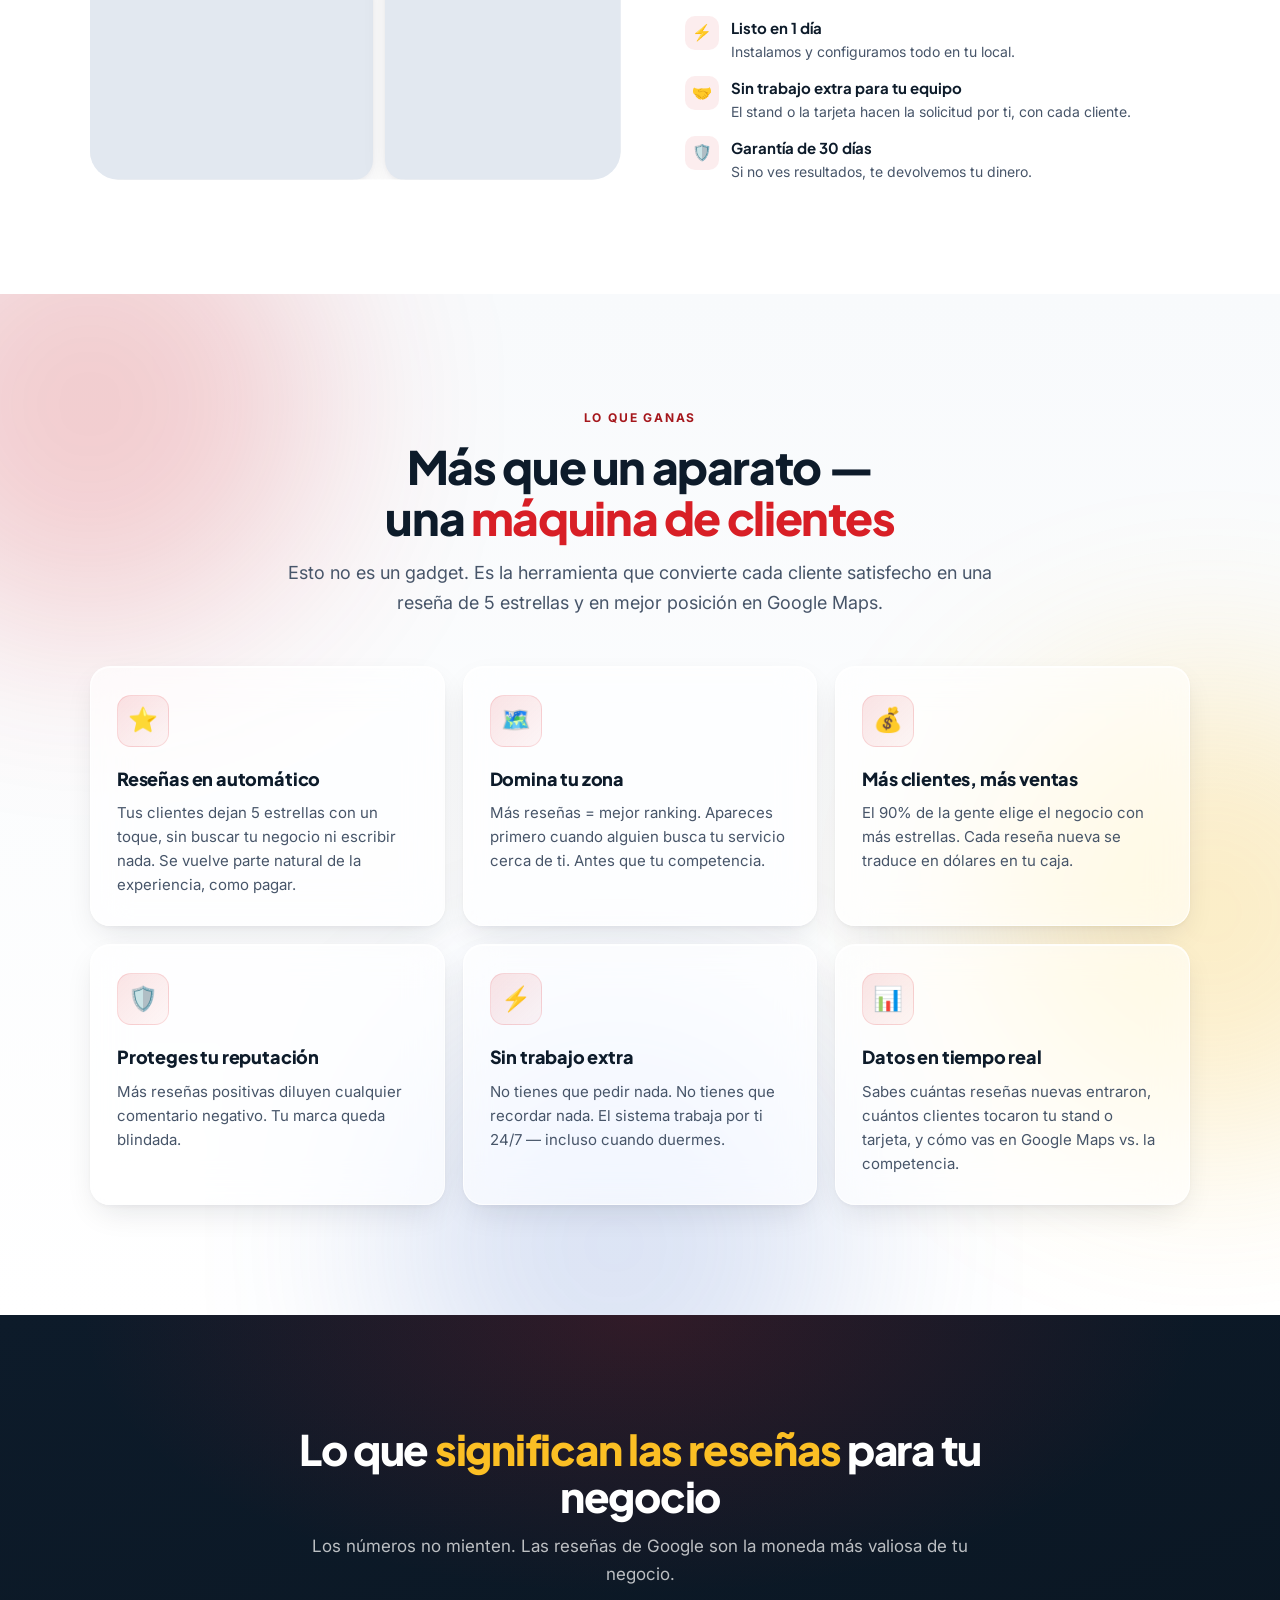
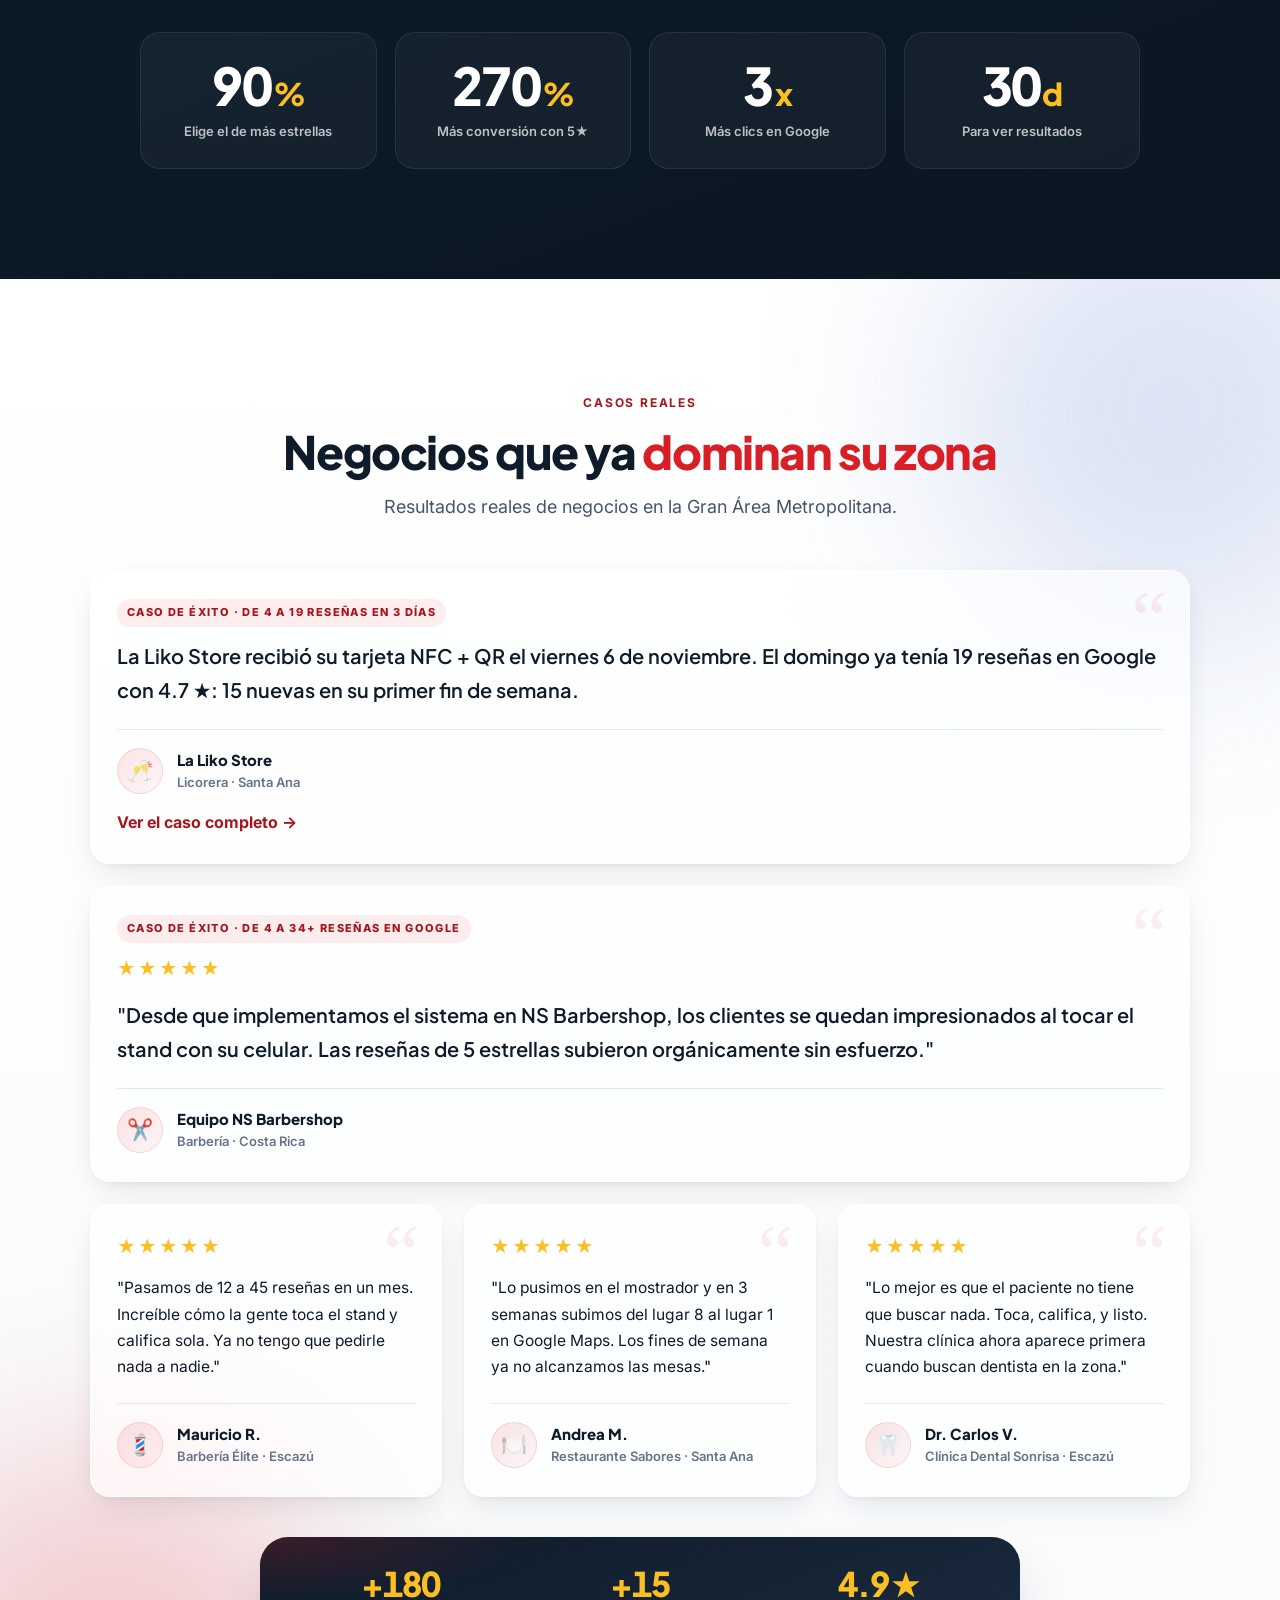
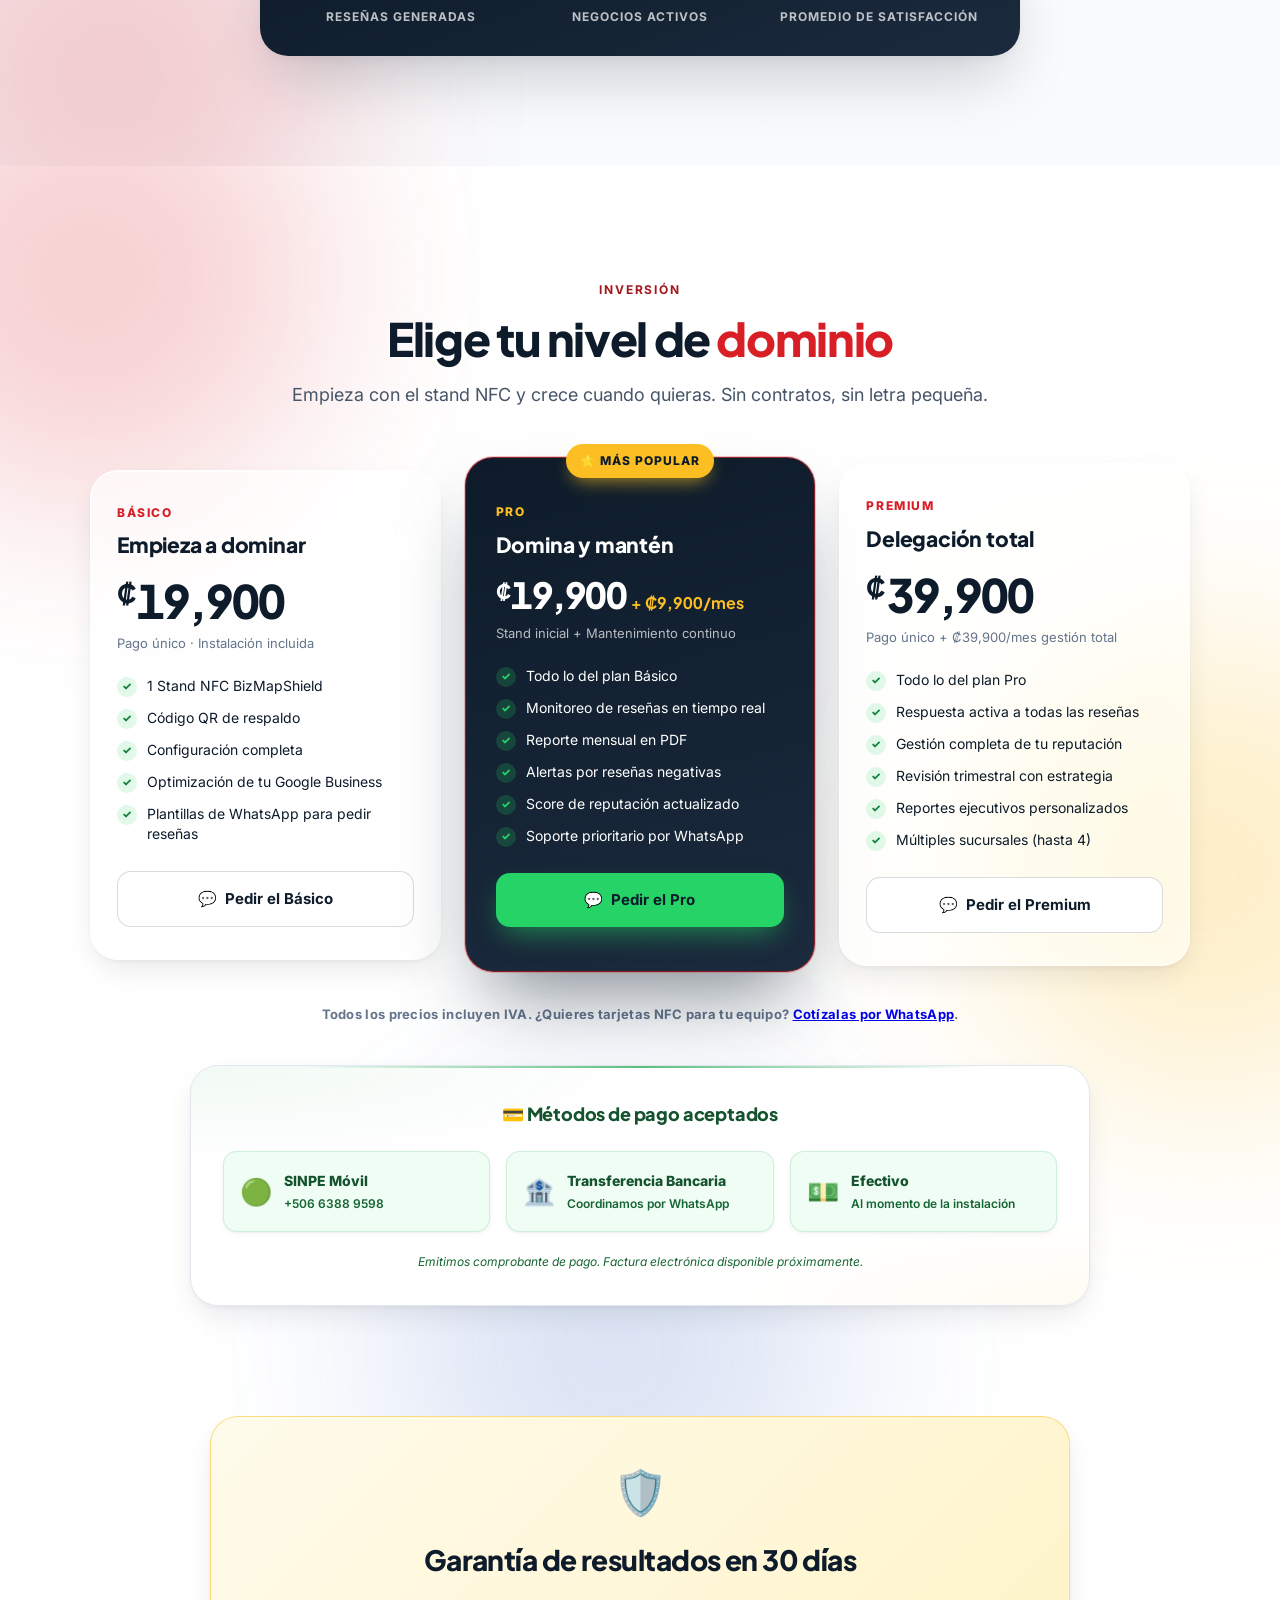
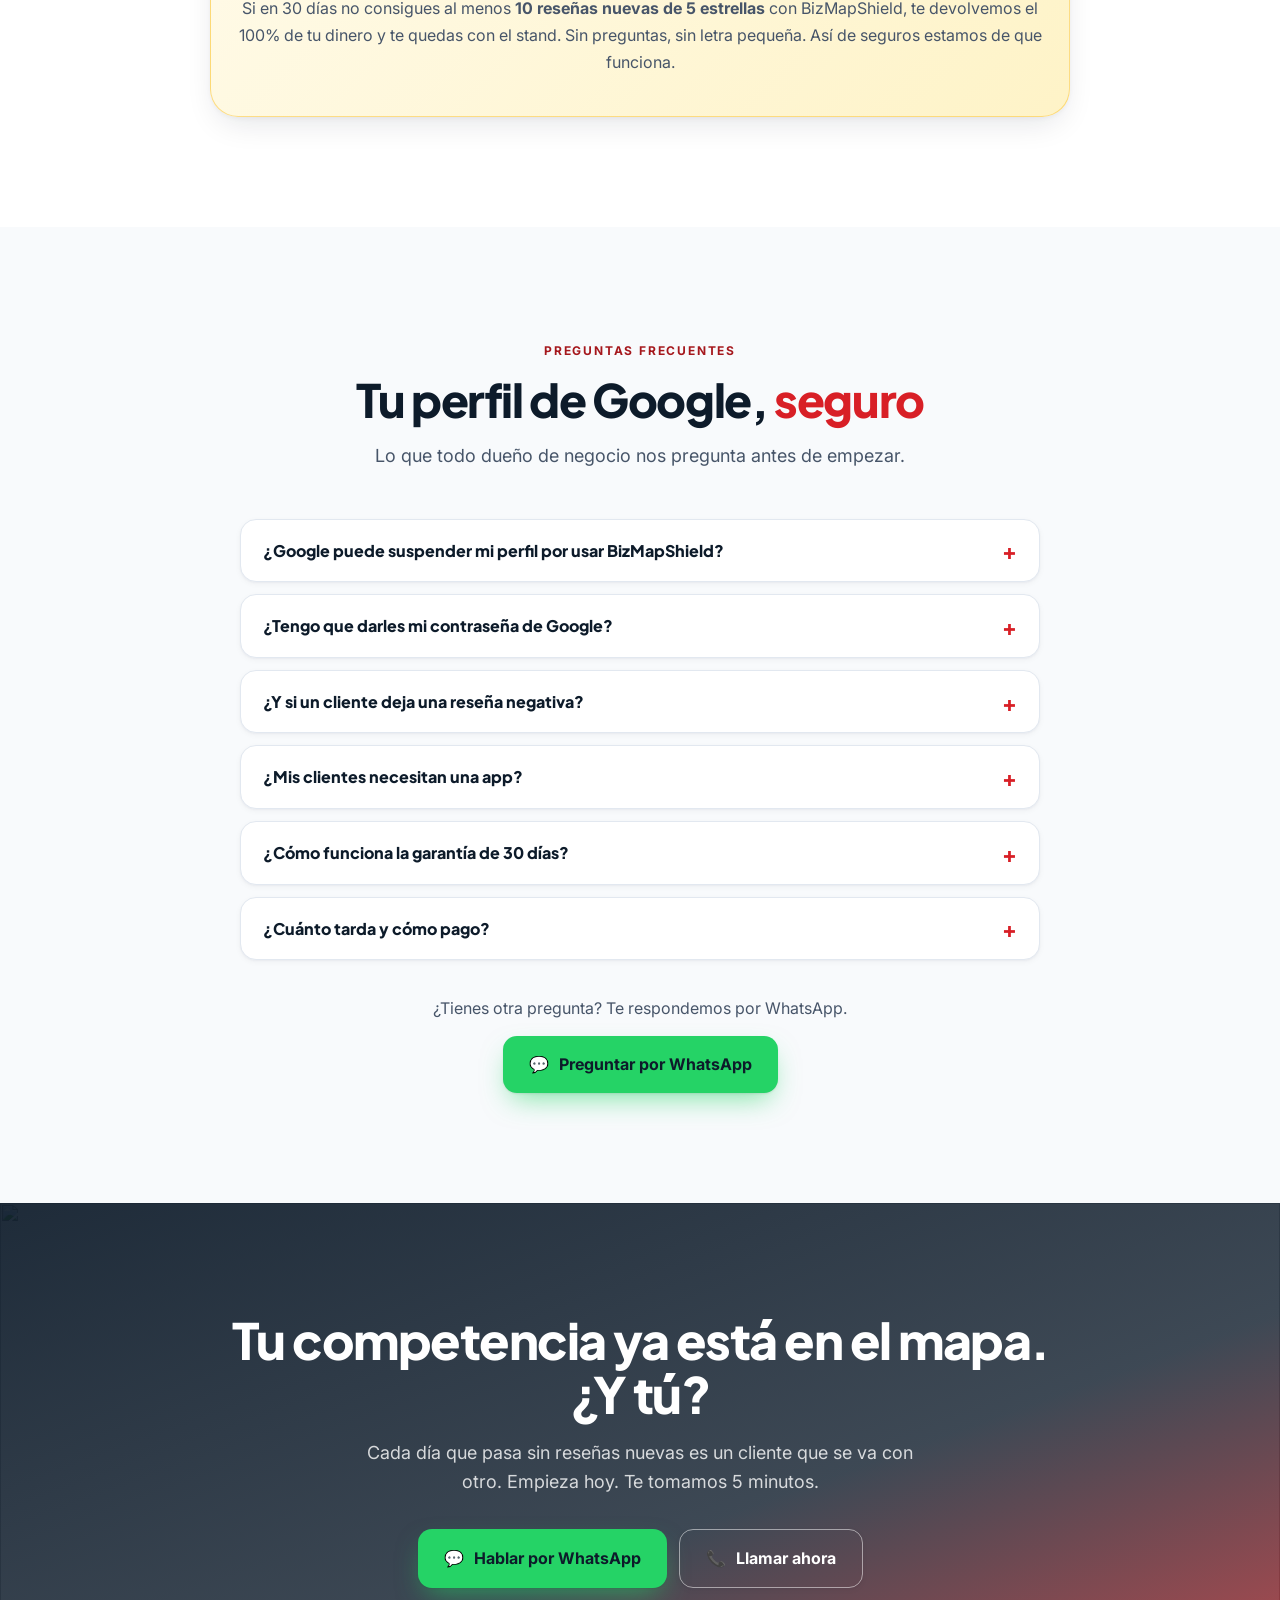
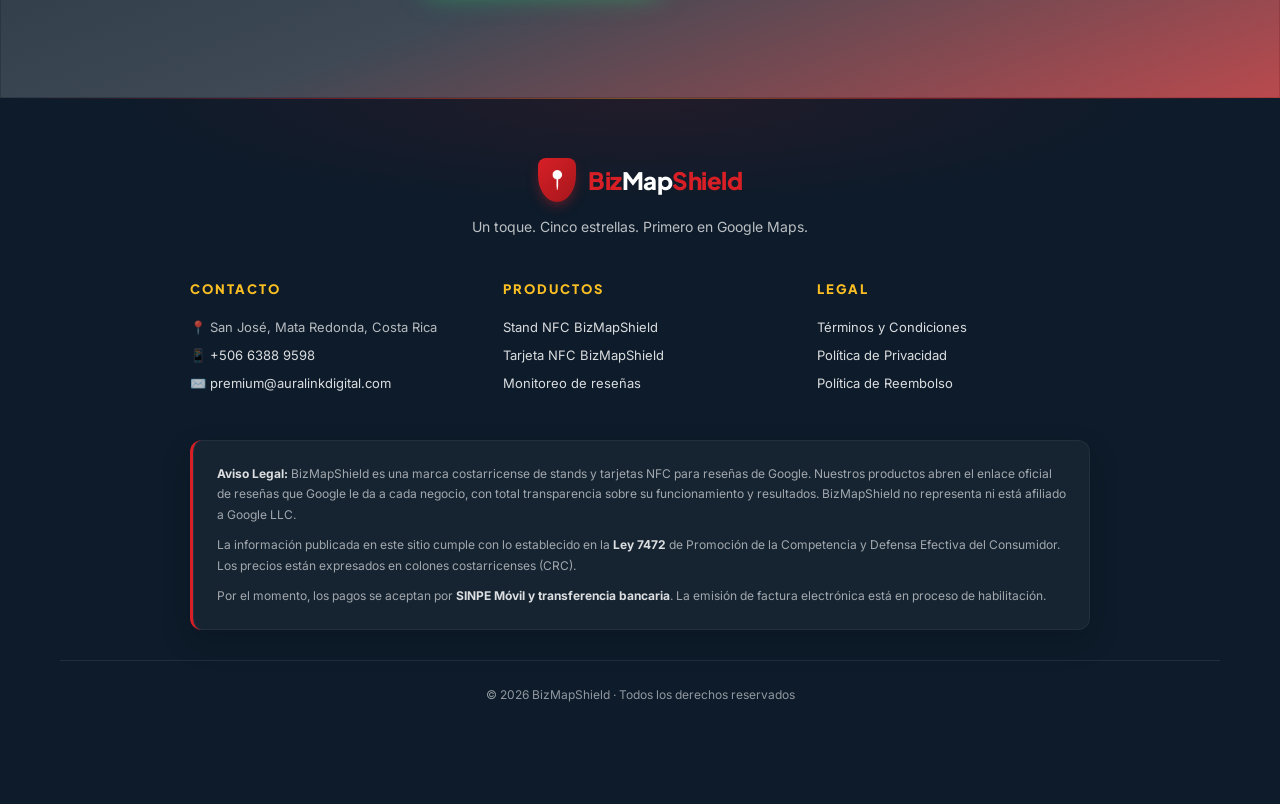
==== commit 672d9b73: "Merge pull request #6 from Ep1c81/social/liko-asset Caso de éxito: La Liko Store" ====
--- a/index.html
+++ b/index.html
@@ -898,7 +898,7 @@
           <span class="hide-sm">Subes en el mapa antes de que otro negocio se quede con ese cliente.</span>
         </p>
 
-        <a class="hero-proof" href="caso-ns-barbershop.html" data-track="hero_proof">
+        <a class="hero-proof" href="#casos" data-track="hero_proof">
           <span class="hero-proof-ico" aria-hidden="true">✂️</span>
           <span><b>NS Barbershop</b> pasó de <b>4 a 34+ reseñas</b> en Google con BizMapShield<span class="hero-proof-link"> · Ver caso&nbsp;→</span></span>
         </a>
@@ -1394,6 +1394,19 @@
     <div class="testimonials-grid">
 
       <div class="testimonial testimonial--featured glass reveal reveal-3d">
+        <span class="testimonial-kicker">Caso de éxito · De 4 a 19 reseñas en 3 días</span>
+        <p class="testimonial-text">La Liko Store recibió su tarjeta NFC + QR el viernes 6 de noviembre. El domingo ya tenía 19 reseñas en Google con 4.7&nbsp;★: 15 nuevas en su primer fin de semana.</p>
+        <div class="testimonial-author">
+          <div class="testimonial-avatar" aria-hidden="true">🥂</div>
+          <div>
+            <div class="testimonial-name">La Liko Store</div>
+            <div class="testimonial-role">Licorera · Santa Ana</div>
+          </div>
+        </div>
+        <a class="testimonial-link" href="caso-la-liko.html" data-track="case_study_link_liko">Ver el caso completo&nbsp;→</a>
+      </div>
+
+      <div class="testimonial testimonial--featured glass reveal reveal-3d">
         <span class="testimonial-kicker">Caso de éxito · De 4 a 34+ reseñas en Google</span>
         <div class="testimonial-stars" role="img" aria-label="5 de 5 estrellas">★★★★★</div>
         <p class="testimonial-text">"Desde que implementamos el sistema en NS Barbershop, los clientes se quedan impresionados al tocar el stand con su celular. Las reseñas de 5 estrellas subieron orgánicamente sin esfuerzo."</p>
@@ -1404,7 +1417,6 @@
             <div class="testimonial-role">Barbería · Costa Rica</div>
           </div>
         </div>
-        <a class="testimonial-link" href="caso-ns-barbershop.html" data-track="case_study_link">Ver el caso completo&nbsp;→</a>
       </div>
 
       <div class="testimonial glass reveal reveal-3d">
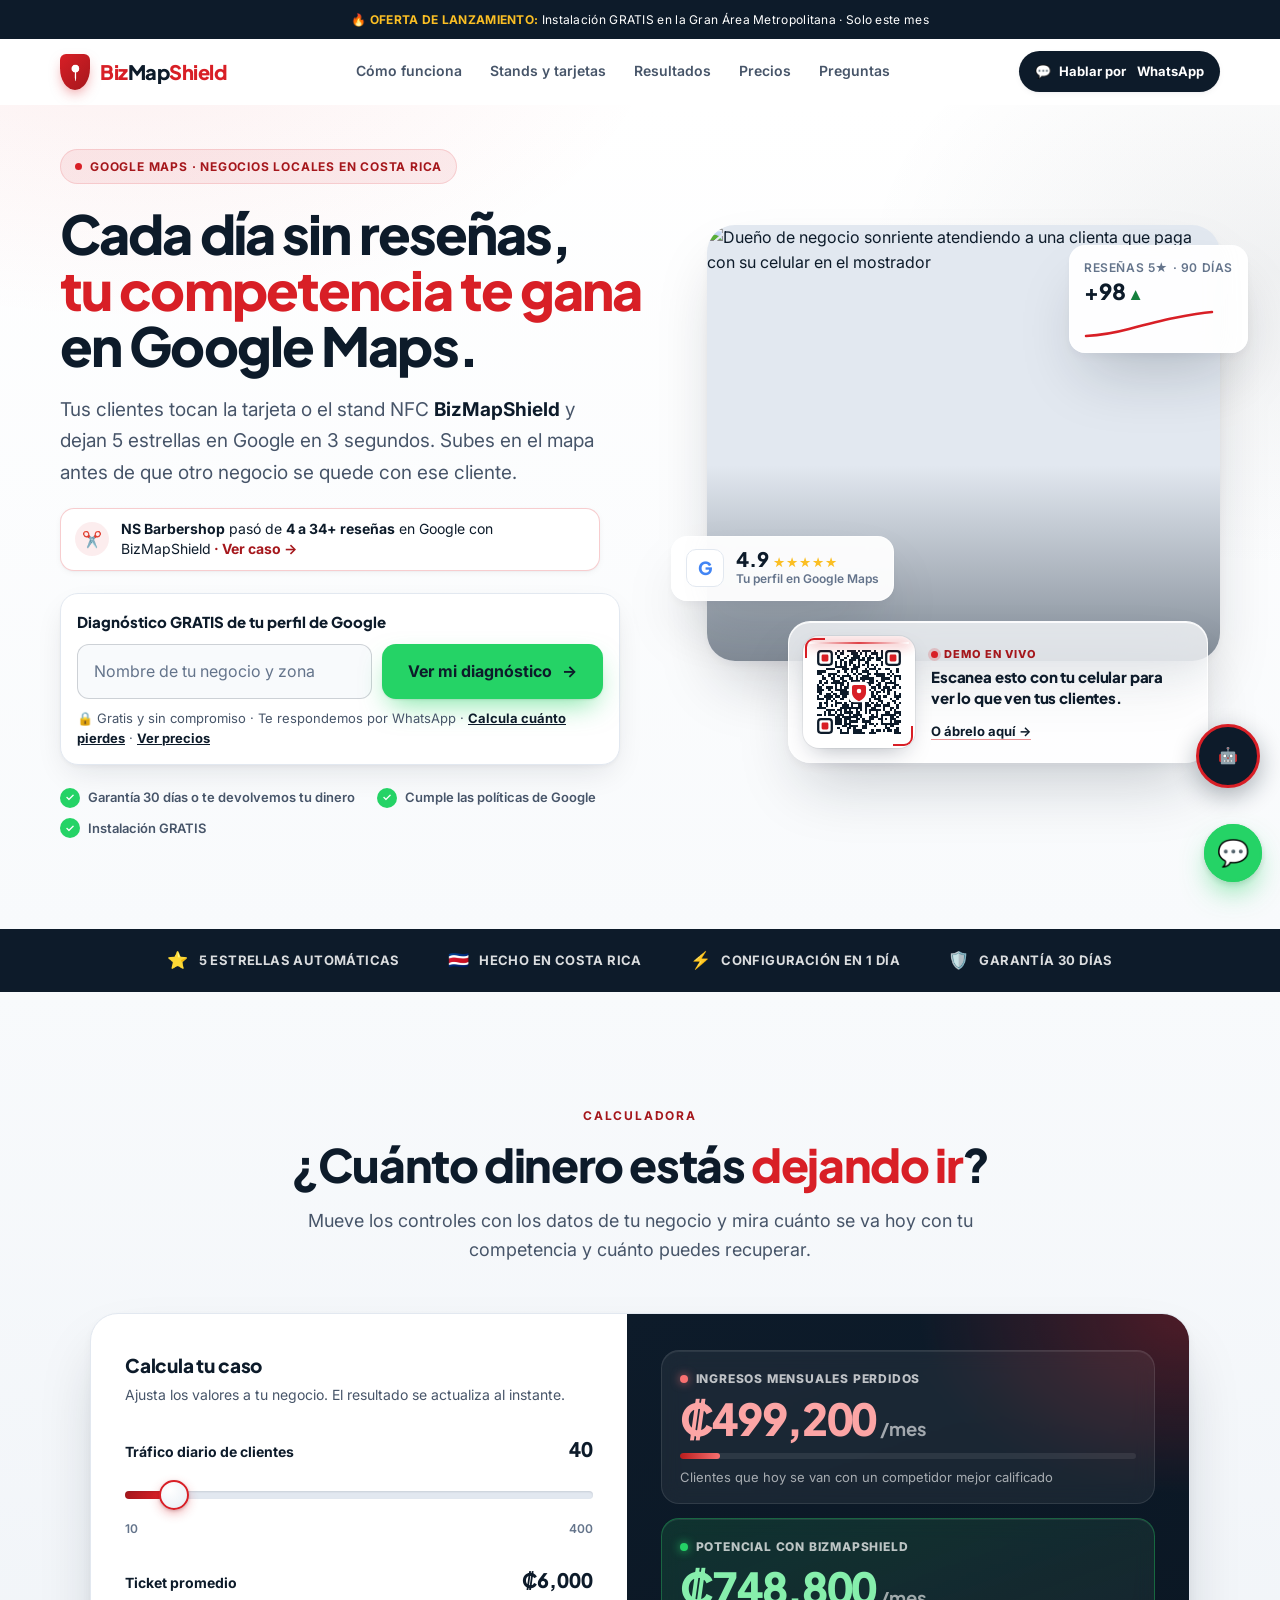
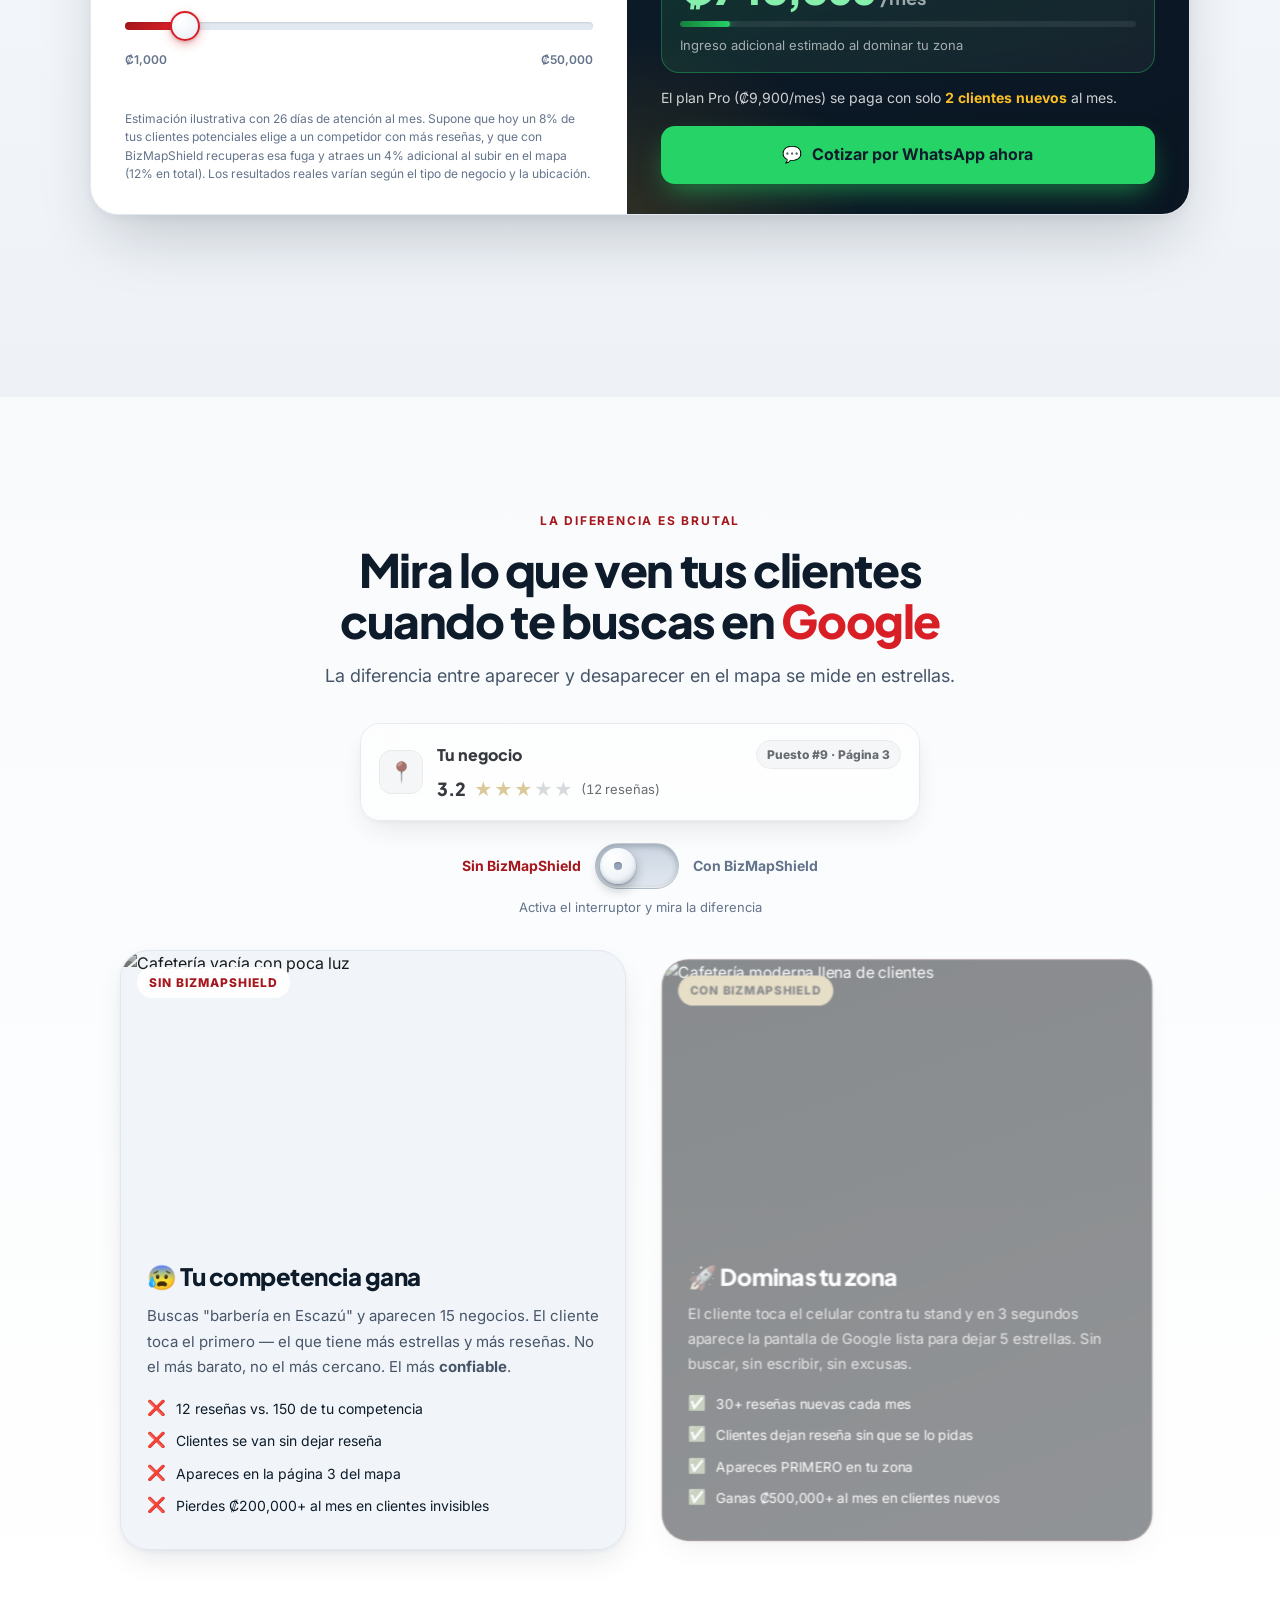
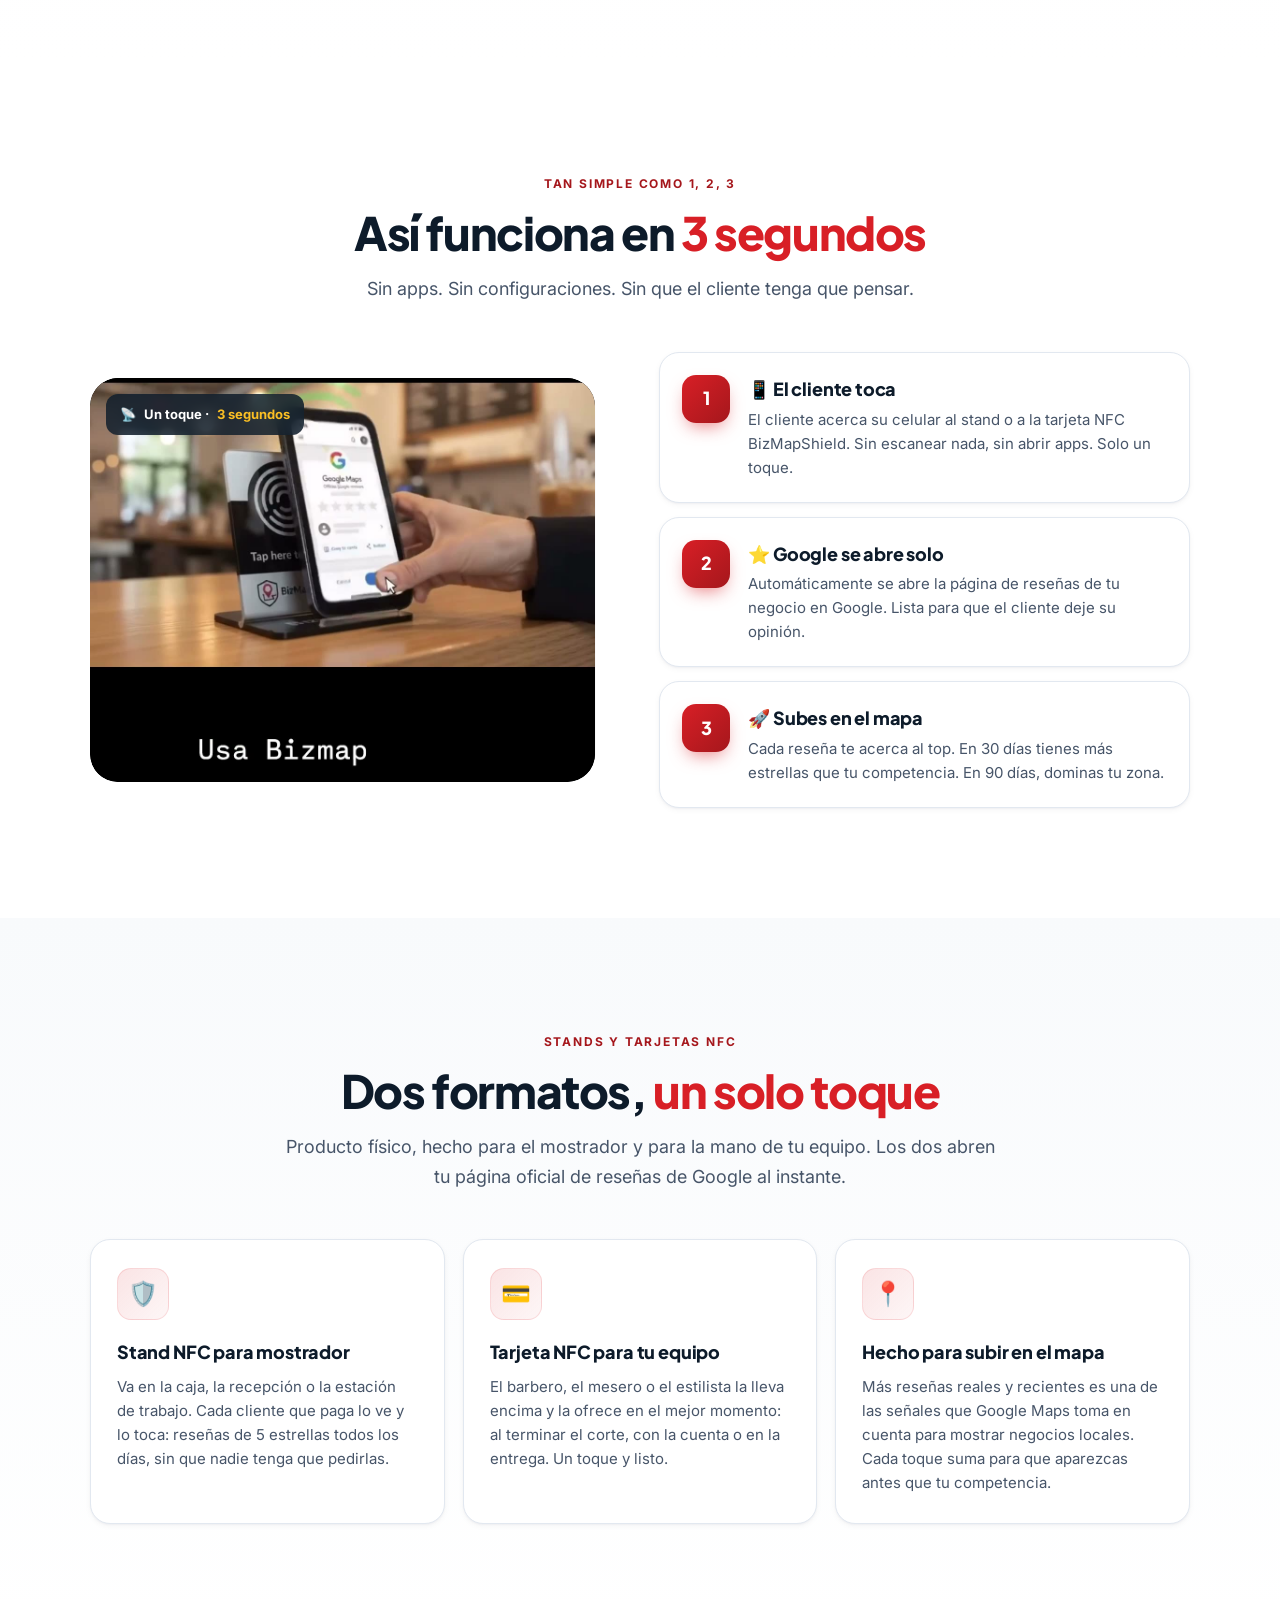
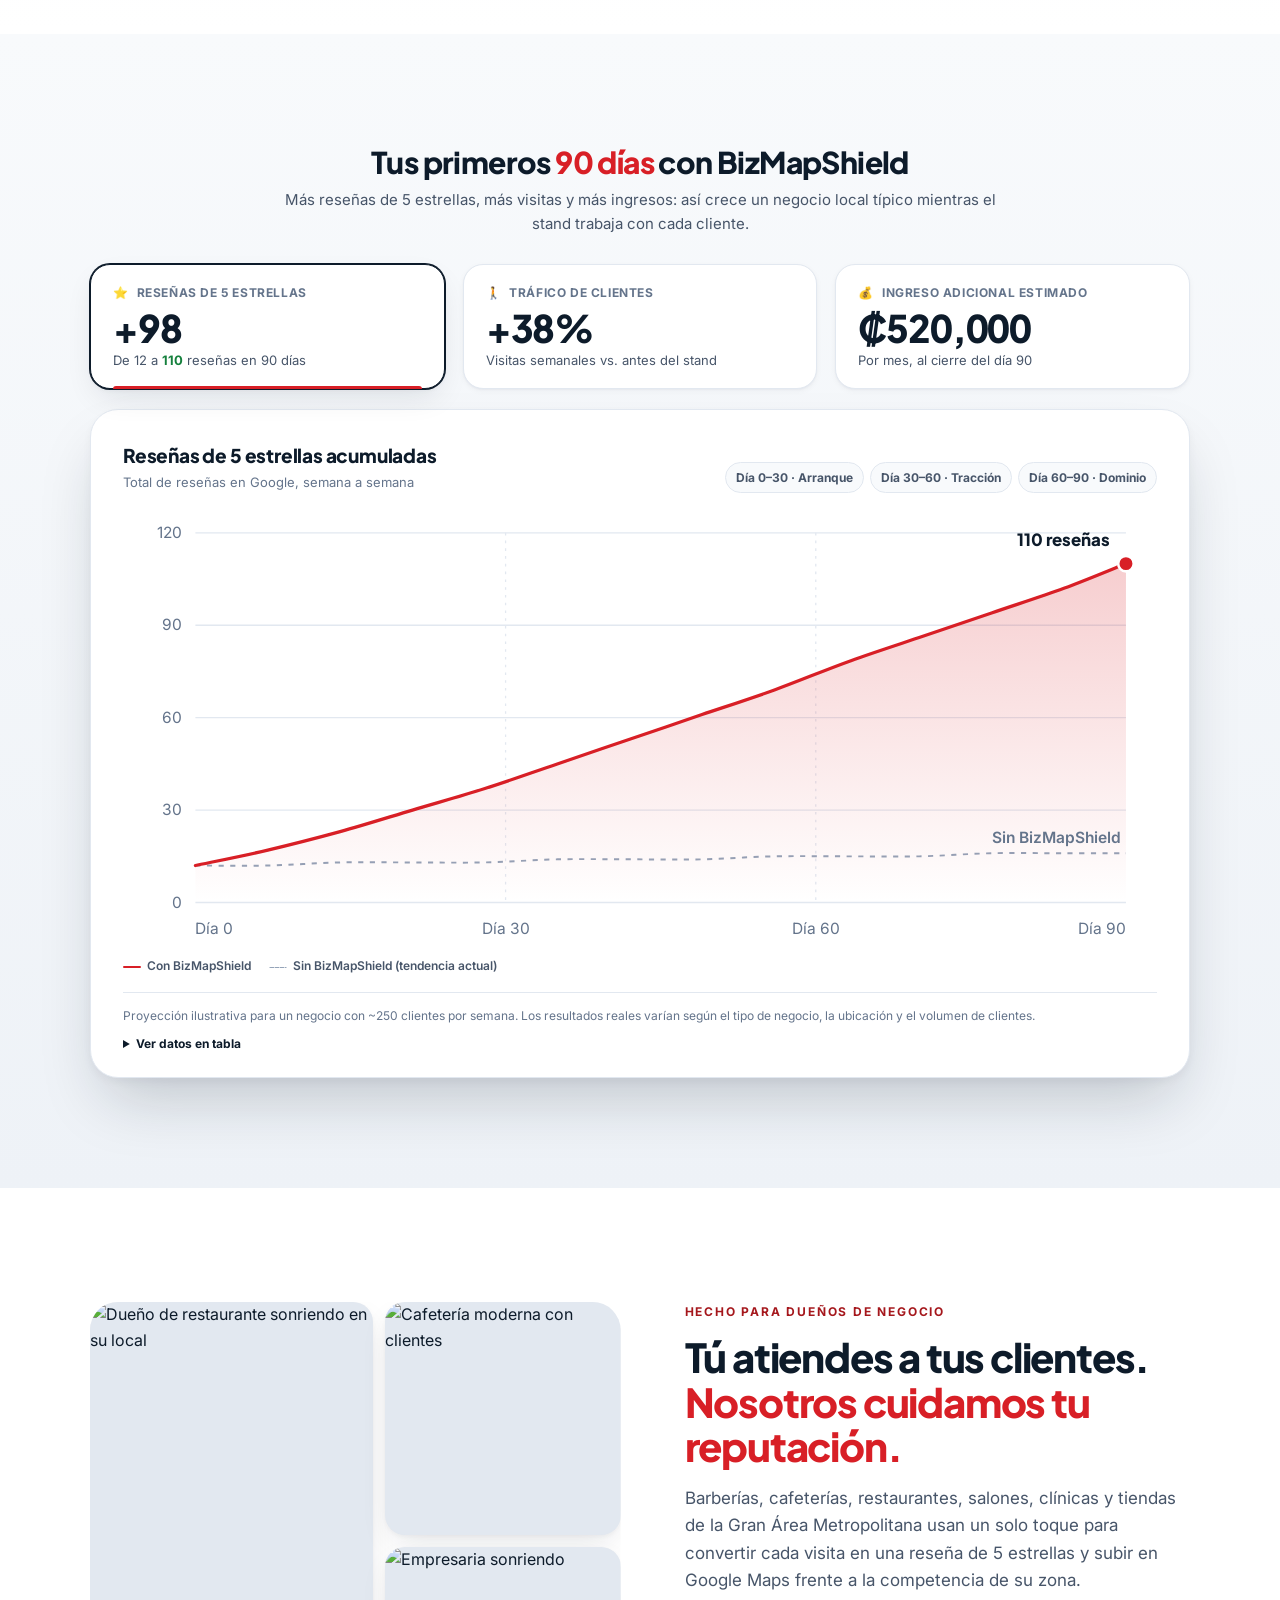
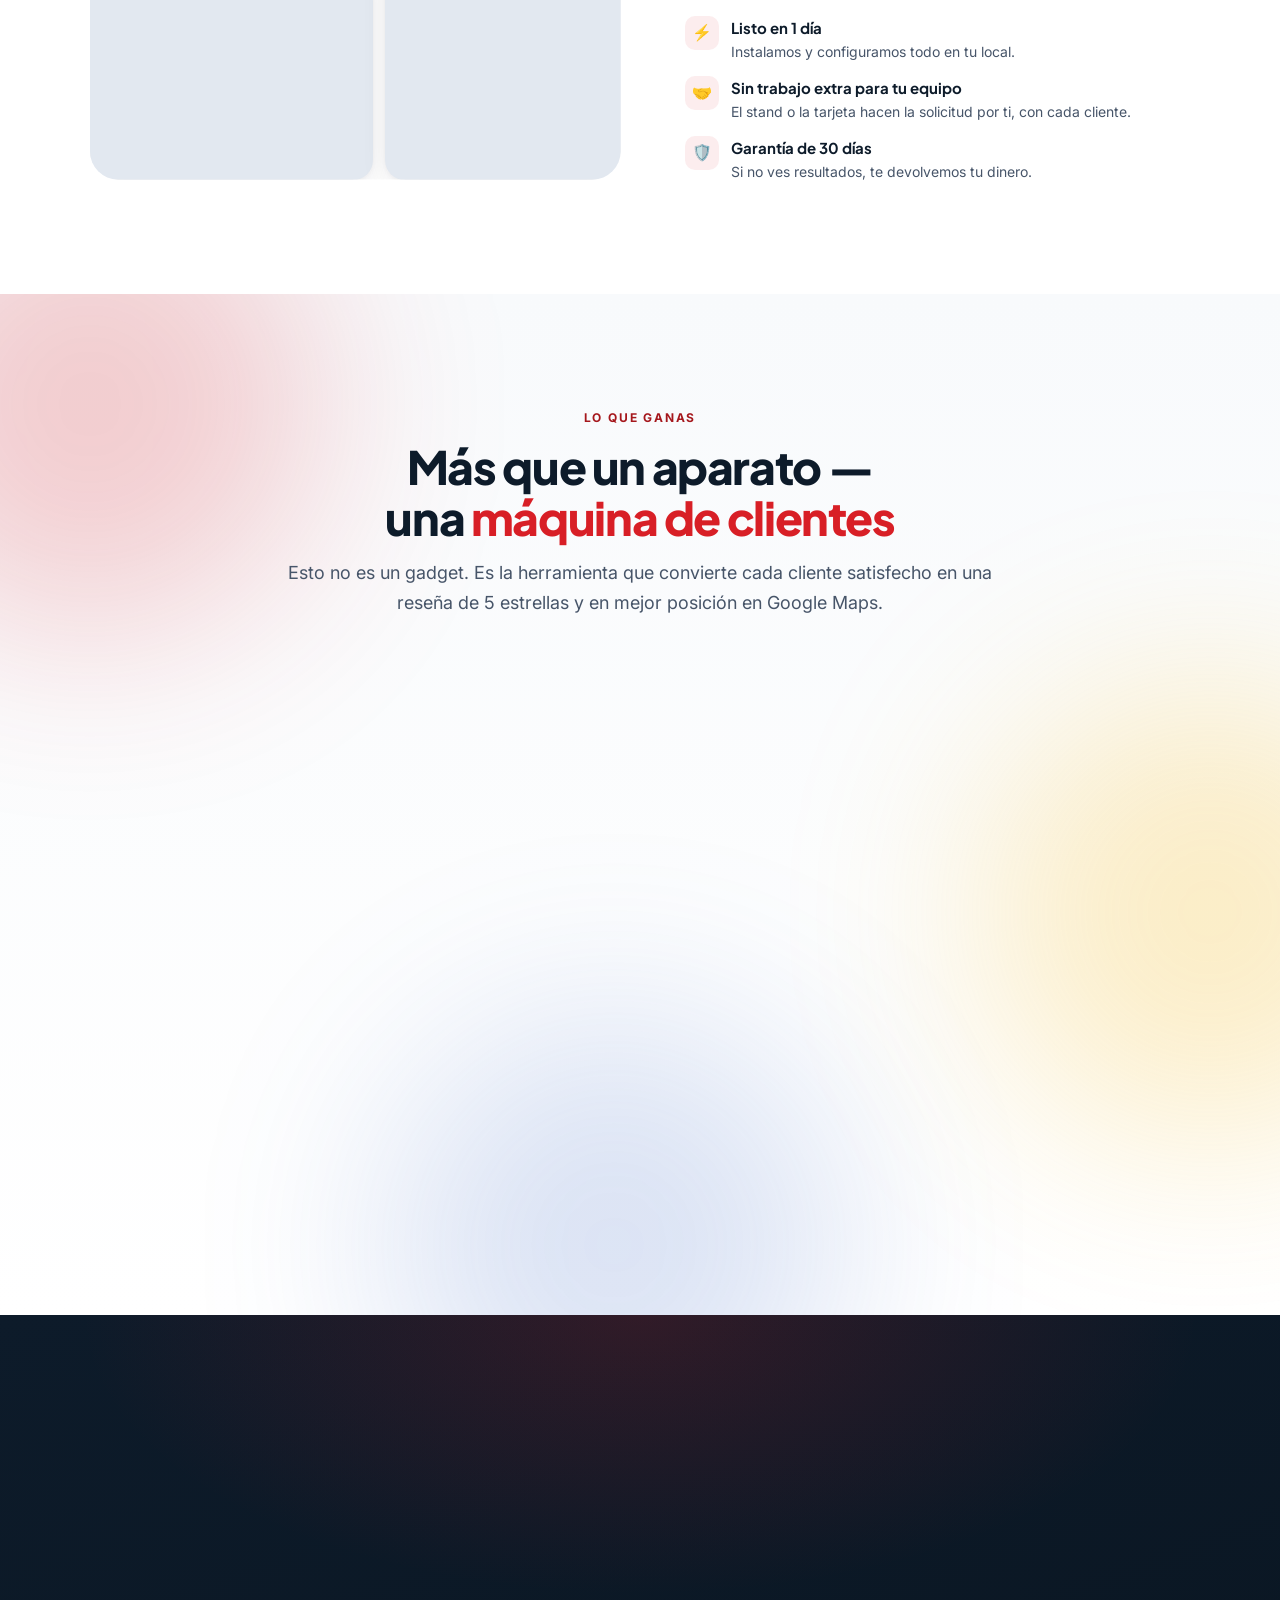
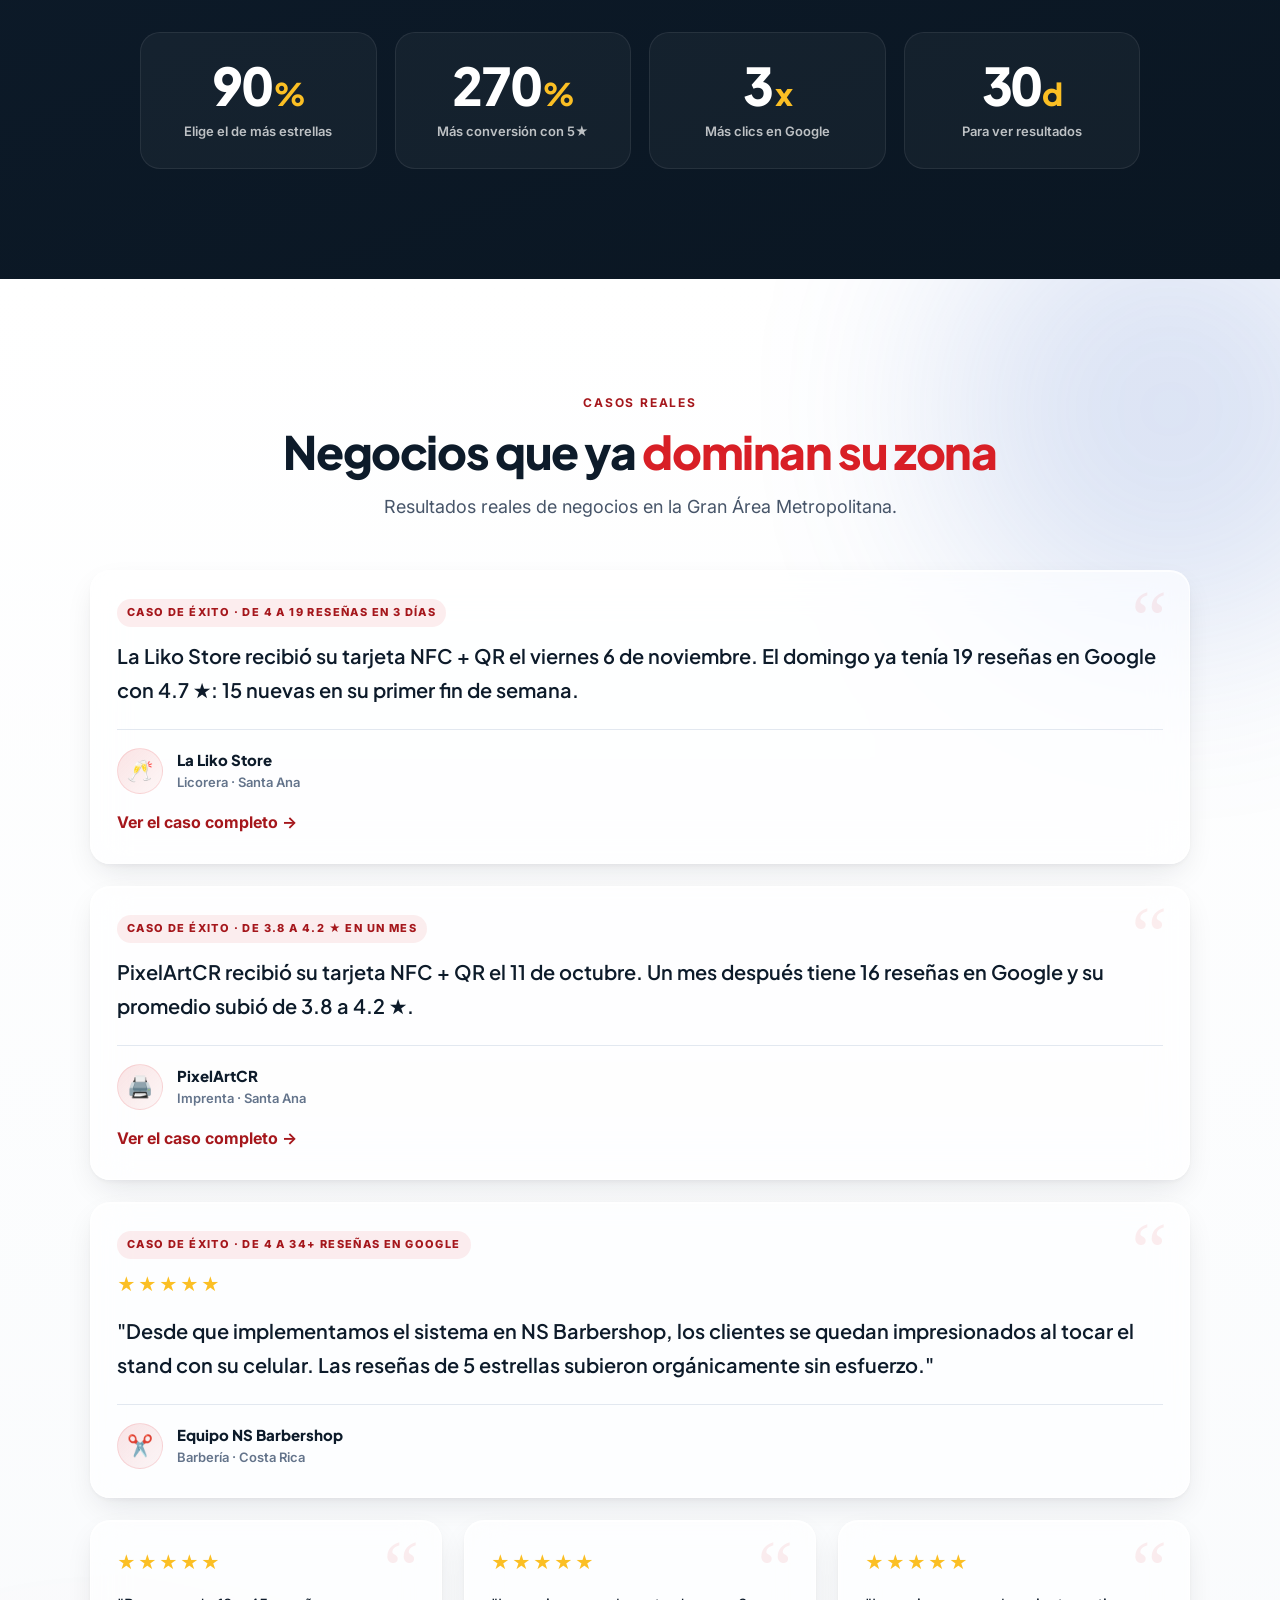
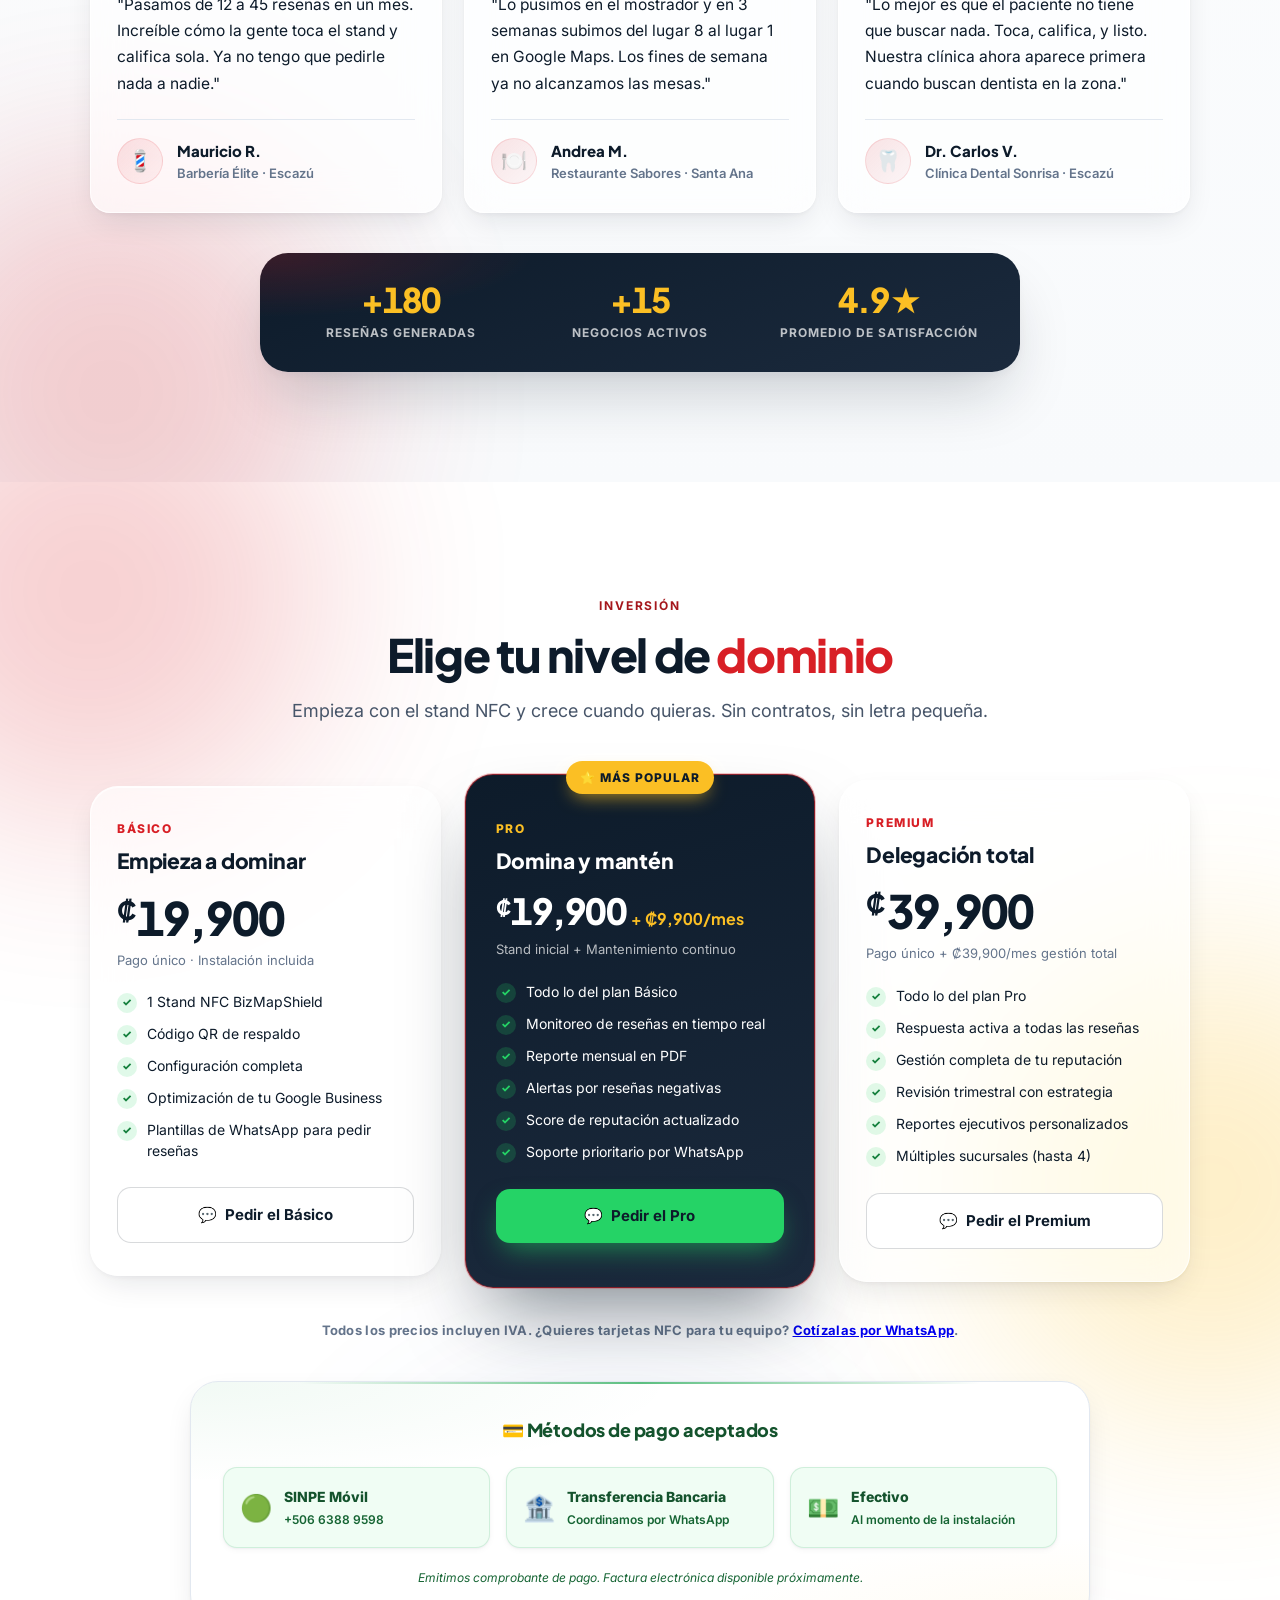
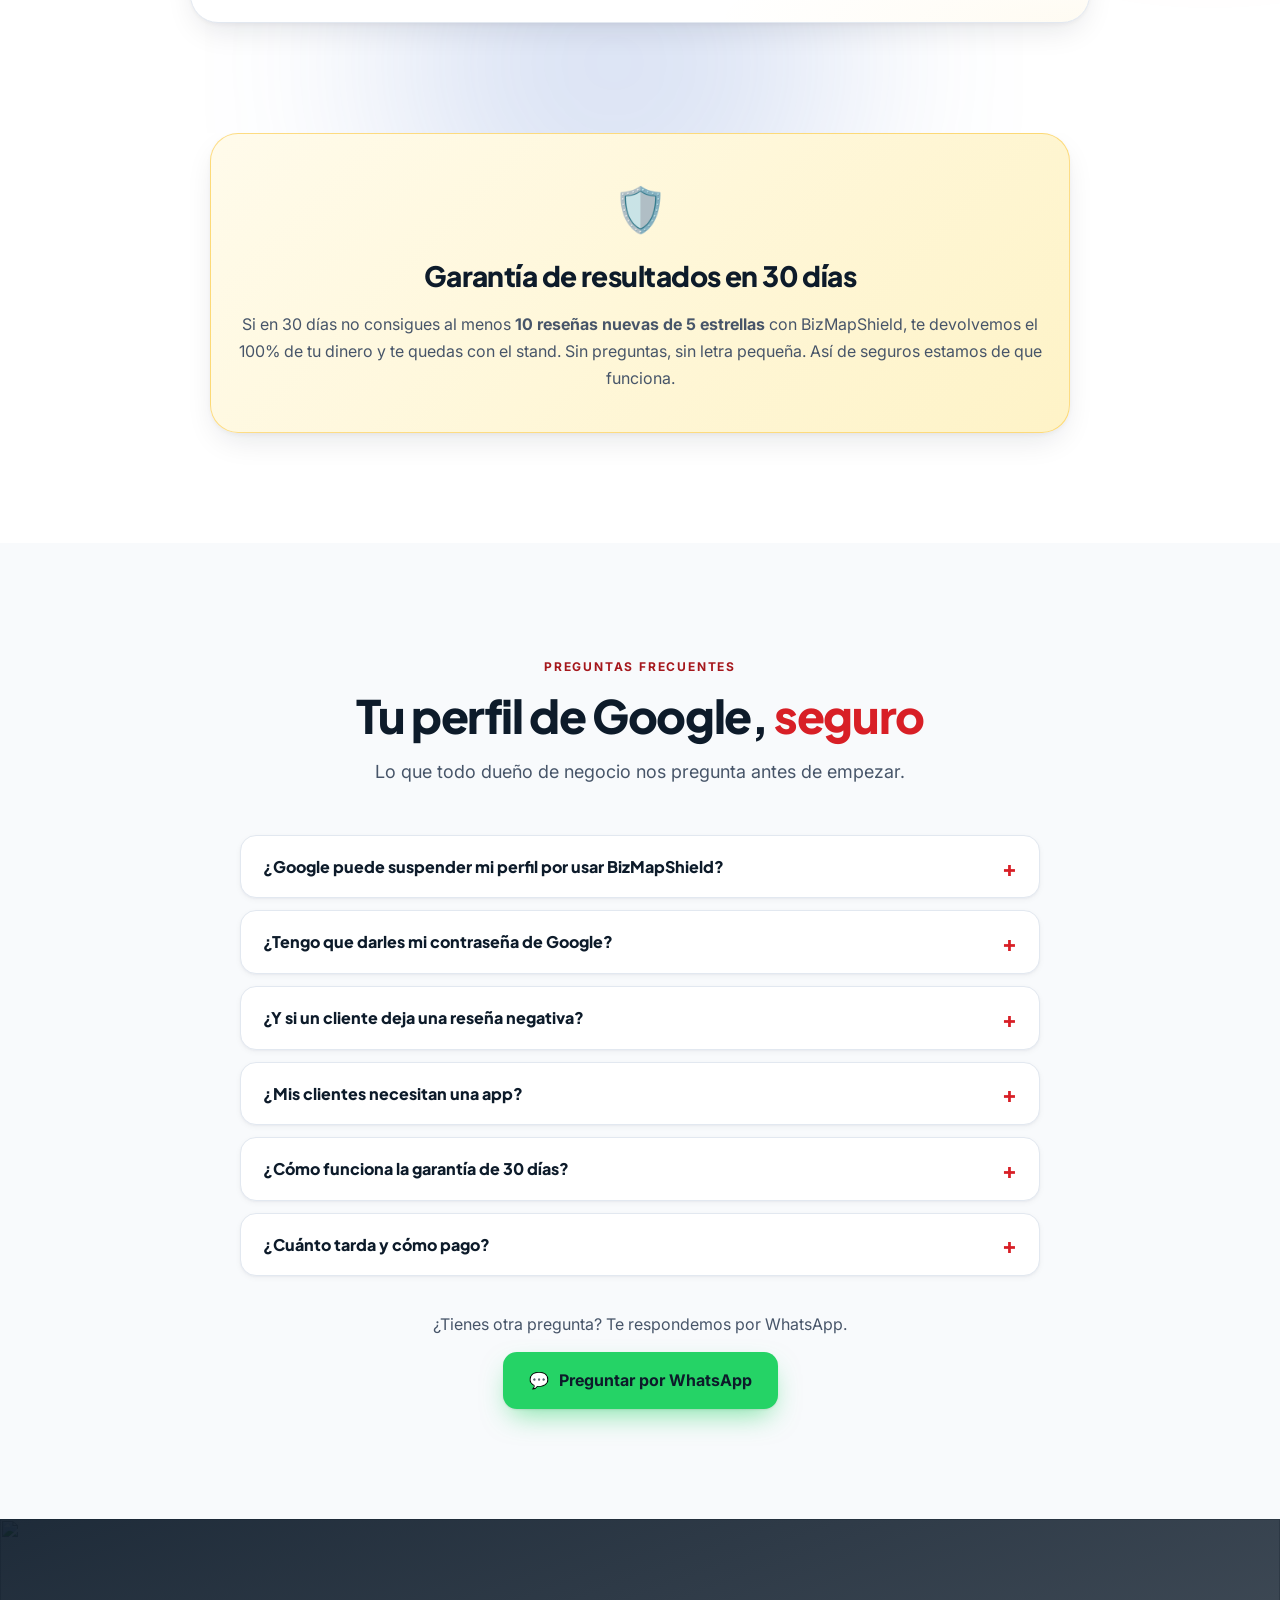
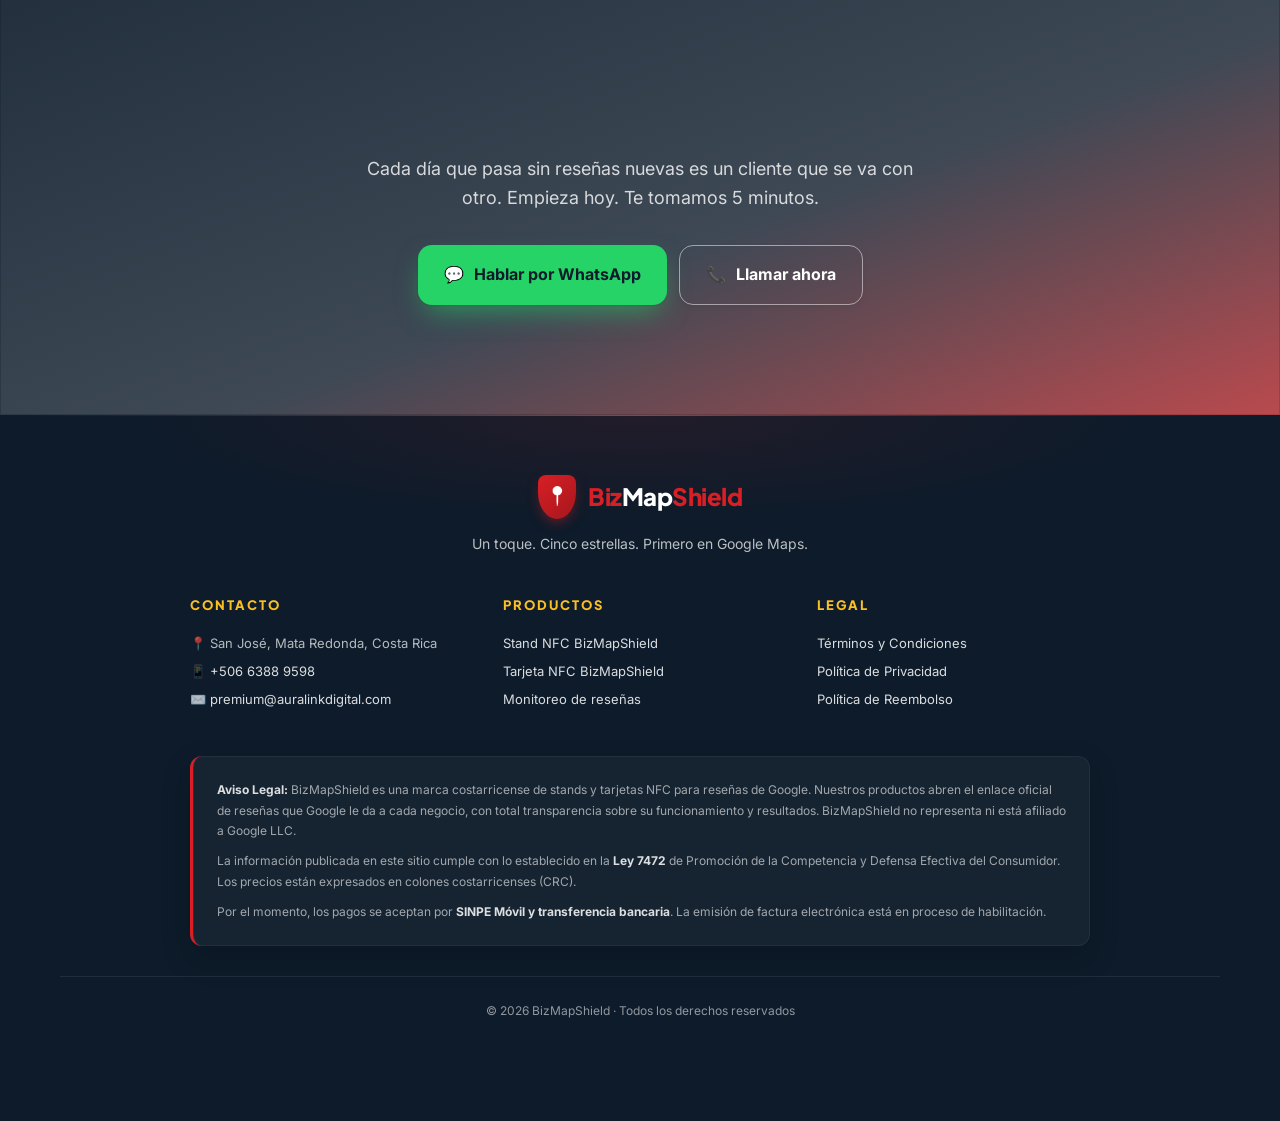
==== commit b07d4111: "Add PixelArtCR case study New page caso-pixelart.html: 3.8 to 4.2 stars and 16 reviews one month aft" ====
--- a/index.html
+++ b/index.html
@@ -1407,6 +1407,19 @@
       </div>
 
       <div class="testimonial testimonial--featured glass reveal reveal-3d">
+        <span class="testimonial-kicker">Caso de éxito · De 3.8 a 4.2&nbsp;★ en un mes</span>
+        <p class="testimonial-text">PixelArtCR recibió su tarjeta NFC + QR el 11 de octubre. Un mes después tiene 16 reseñas en Google y su promedio subió de 3.8 a 4.2&nbsp;★.</p>
+        <div class="testimonial-author">
+          <div class="testimonial-avatar" aria-hidden="true">🖨️</div>
+          <div>
+            <div class="testimonial-name">PixelArtCR</div>
+            <div class="testimonial-role">Imprenta · Santa Ana</div>
+          </div>
+        </div>
+        <a class="testimonial-link" href="caso-pixelart.html" data-track="case_study_link_pixelart">Ver el caso completo&nbsp;→</a>
+      </div>
+
+      <div class="testimonial testimonial--featured glass reveal reveal-3d">
         <span class="testimonial-kicker">Caso de éxito · De 4 a 34+ reseñas en Google</span>
         <div class="testimonial-stars" role="img" aria-label="5 de 5 estrellas">★★★★★</div>
         <p class="testimonial-text">"Desde que implementamos el sistema en NS Barbershop, los clientes se quedan impresionados al tocar el stand con su celular. Las reseñas de 5 estrellas subieron orgánicamente sin esfuerzo."</p>
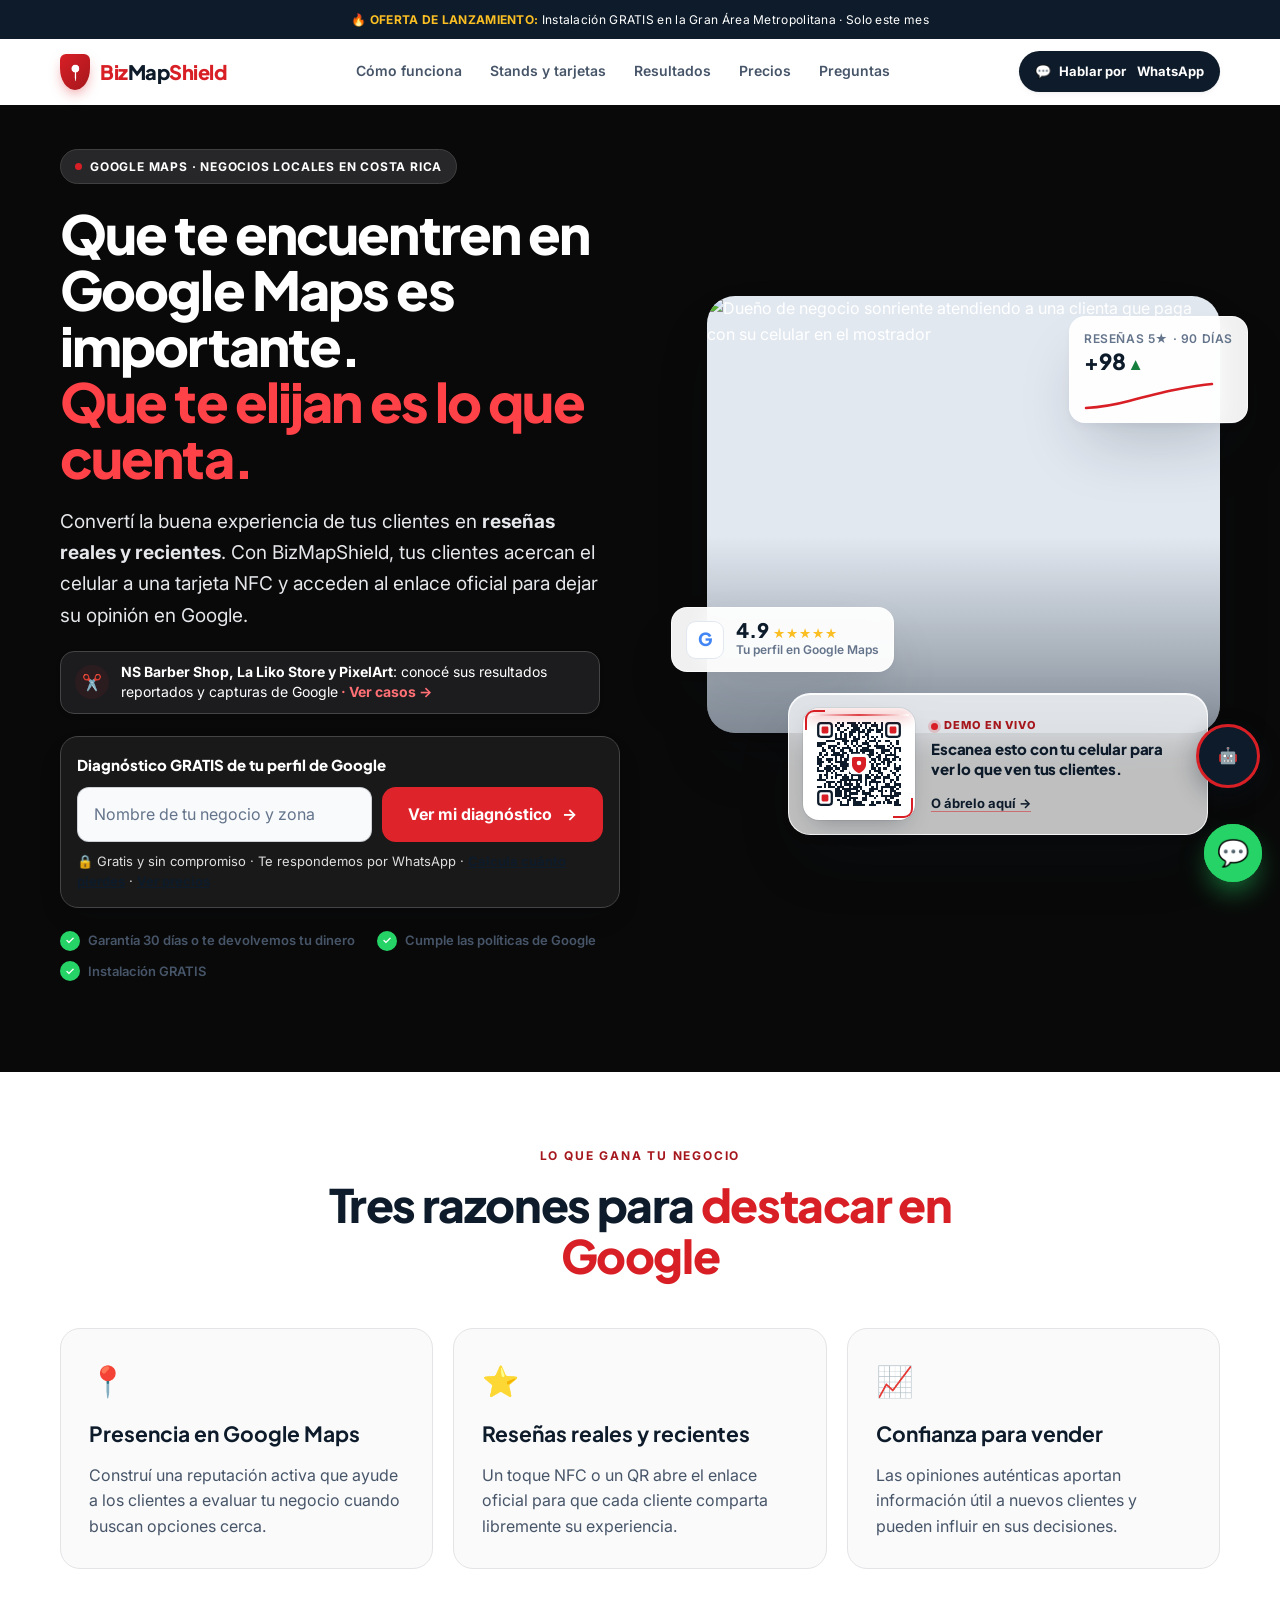
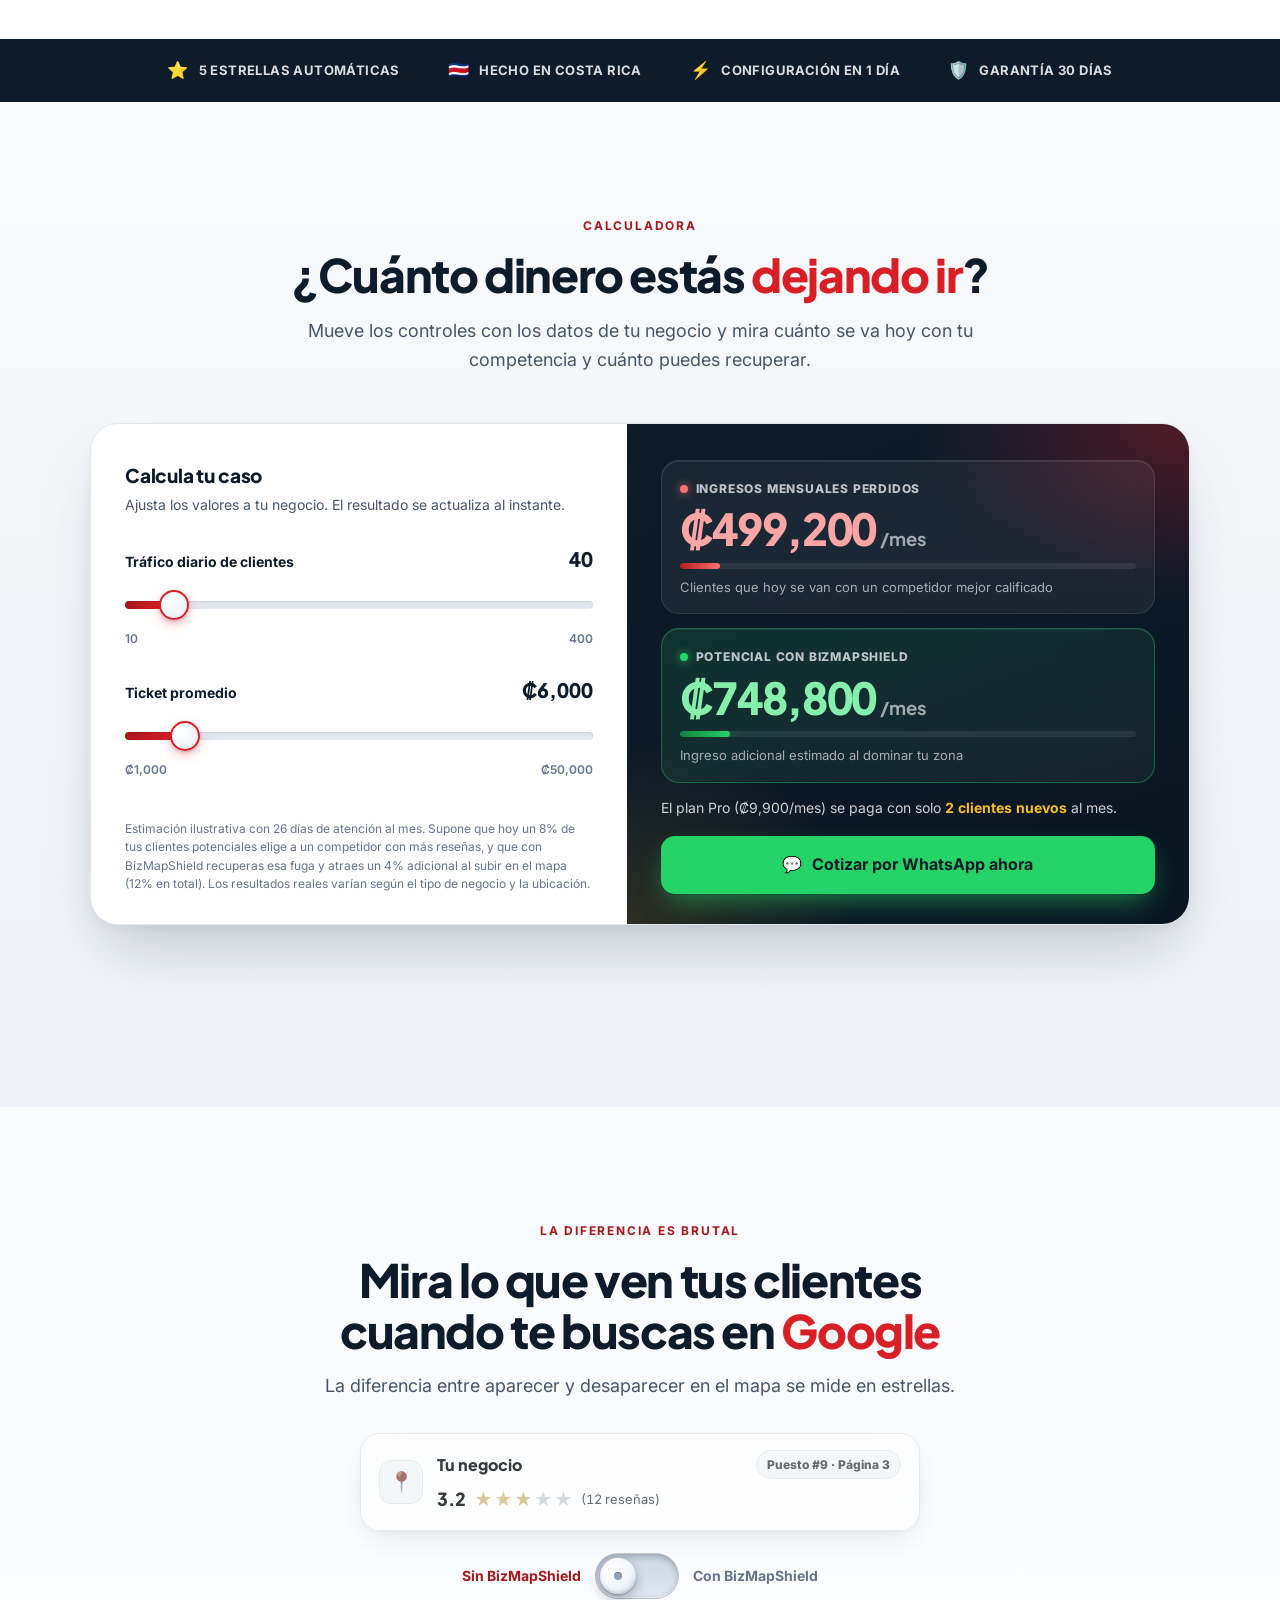
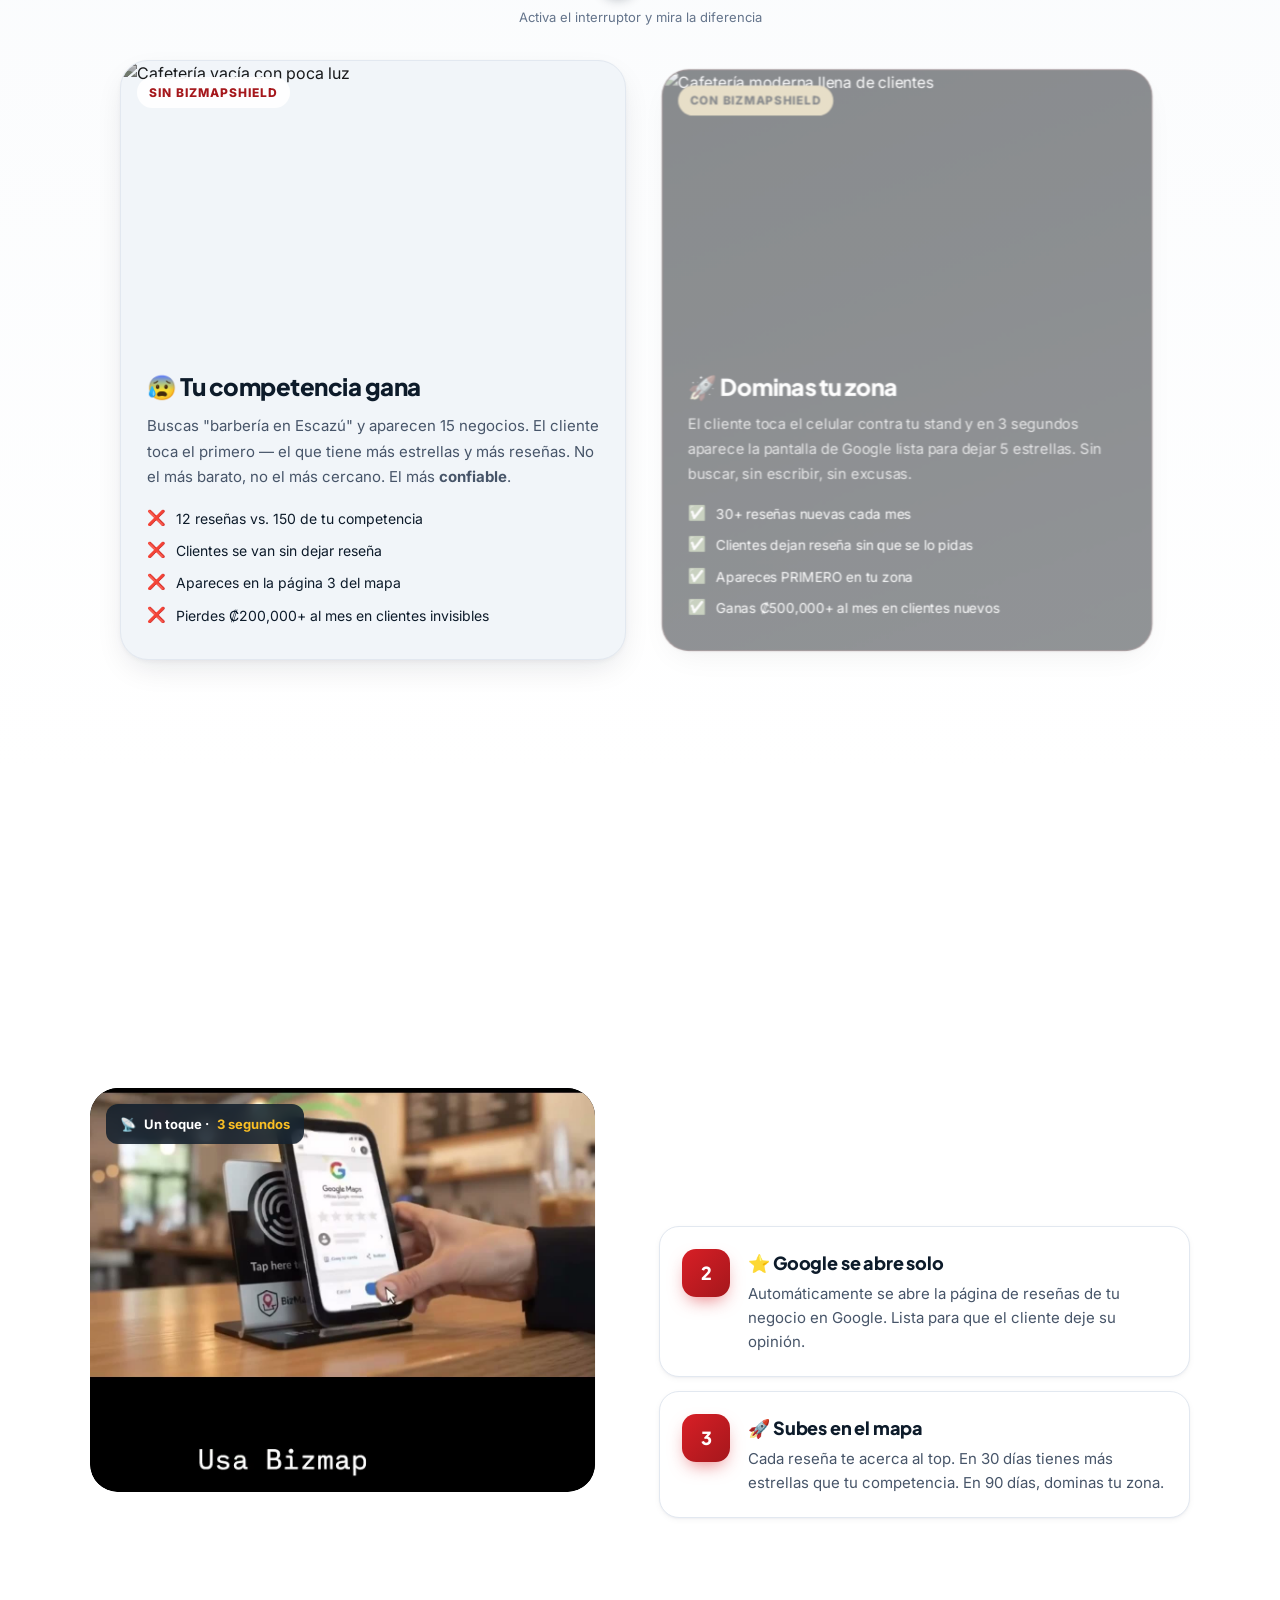
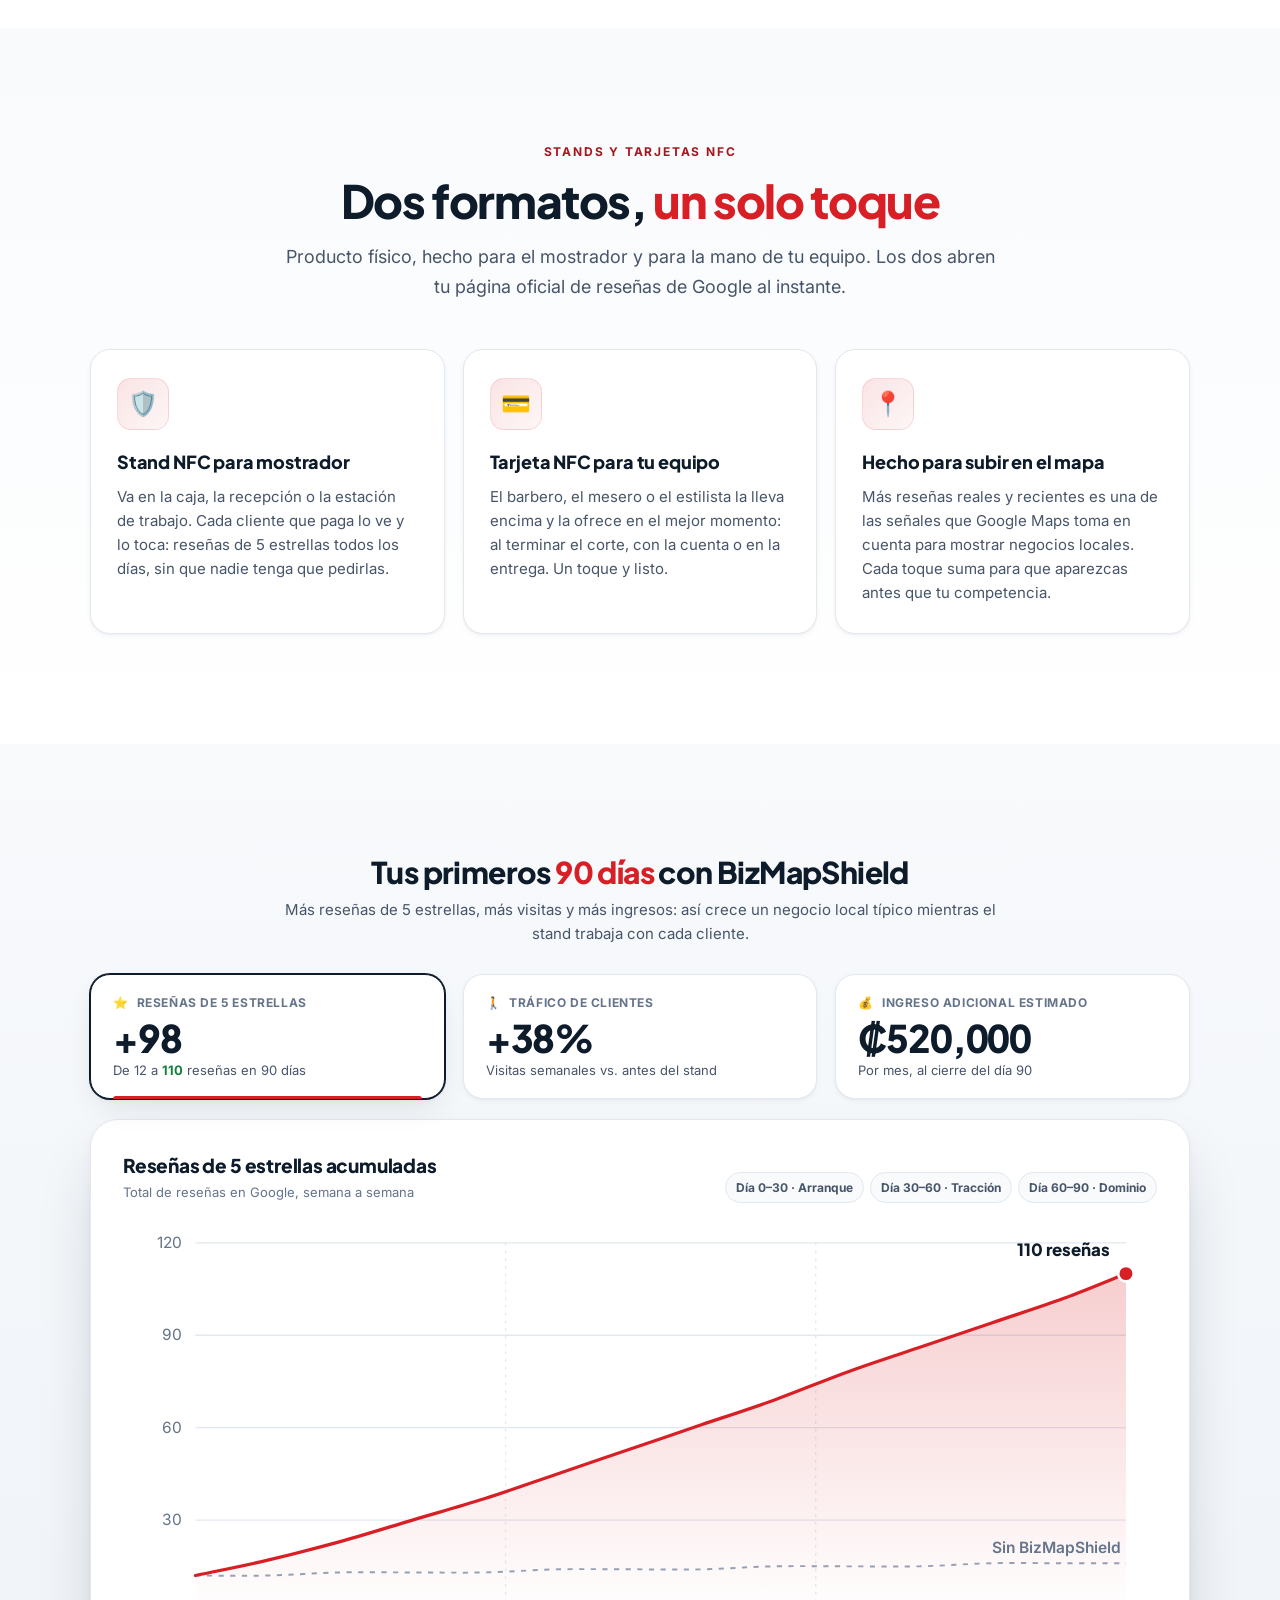
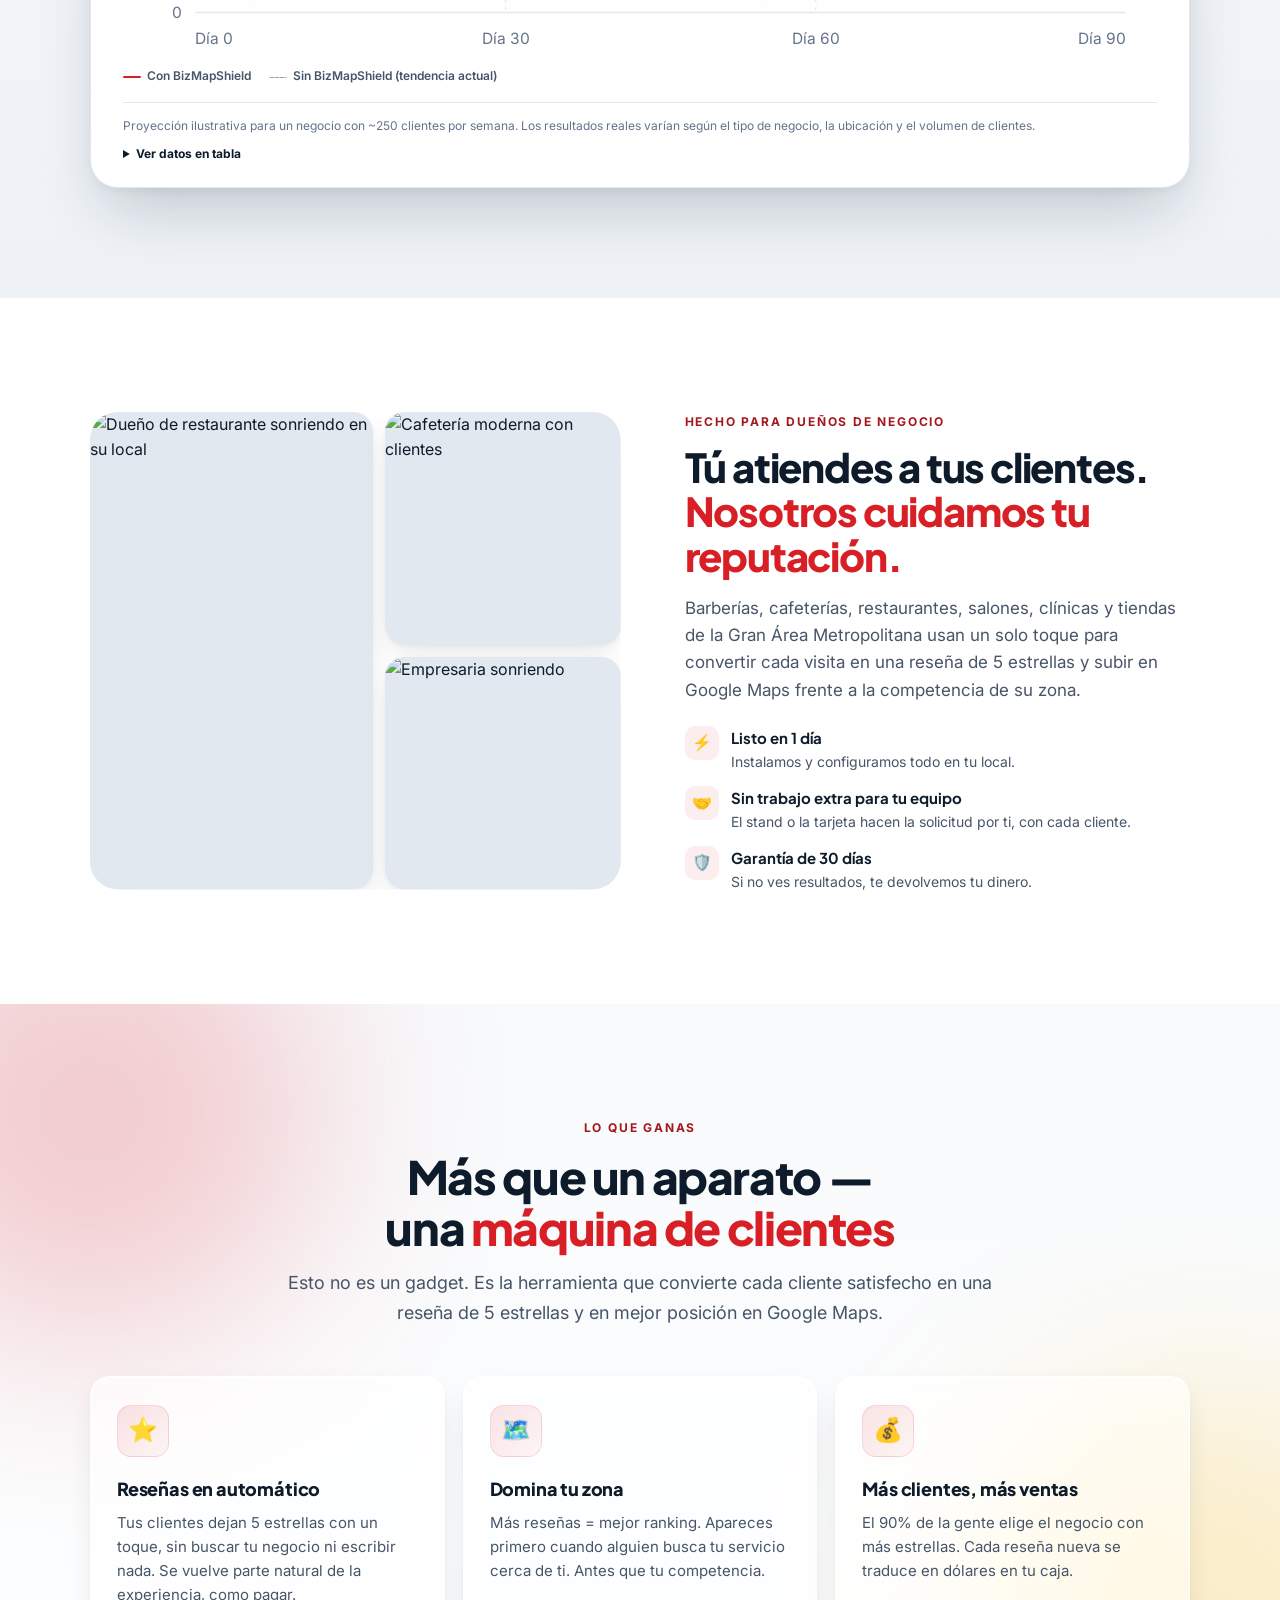
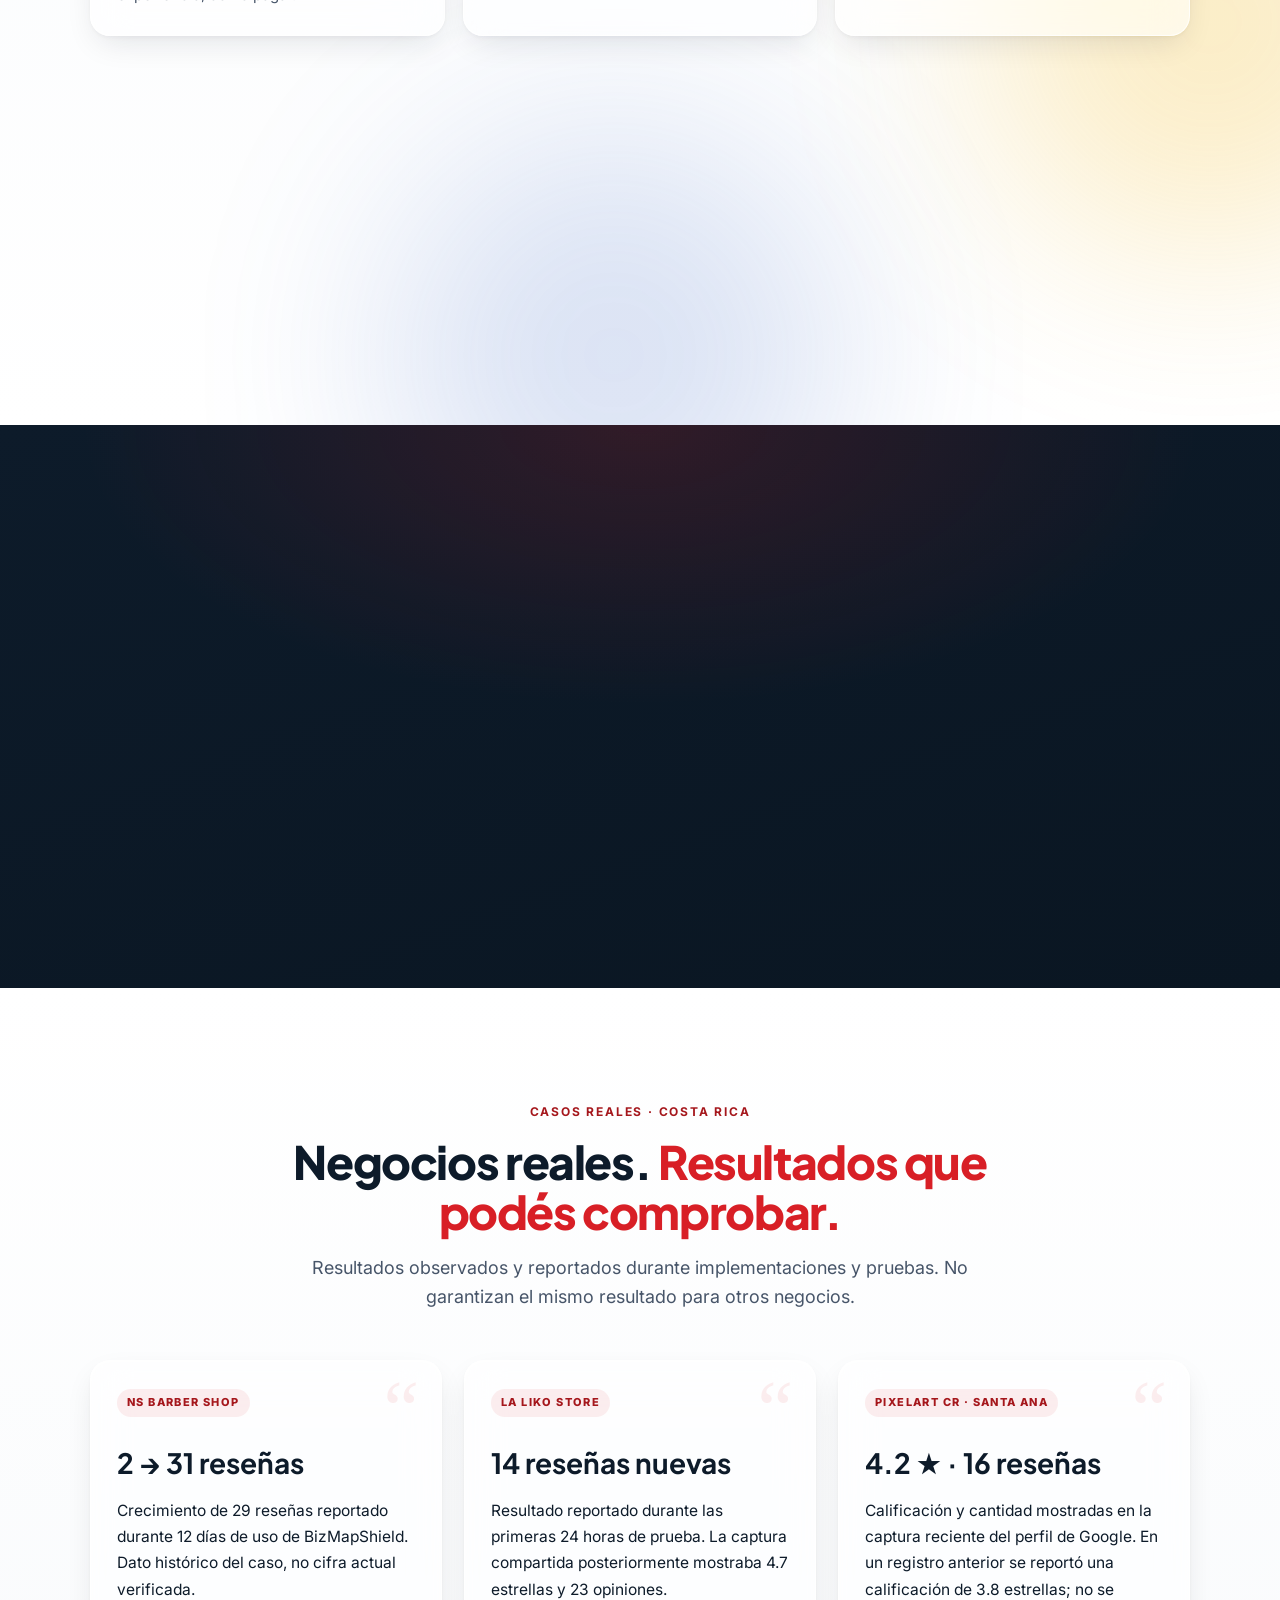
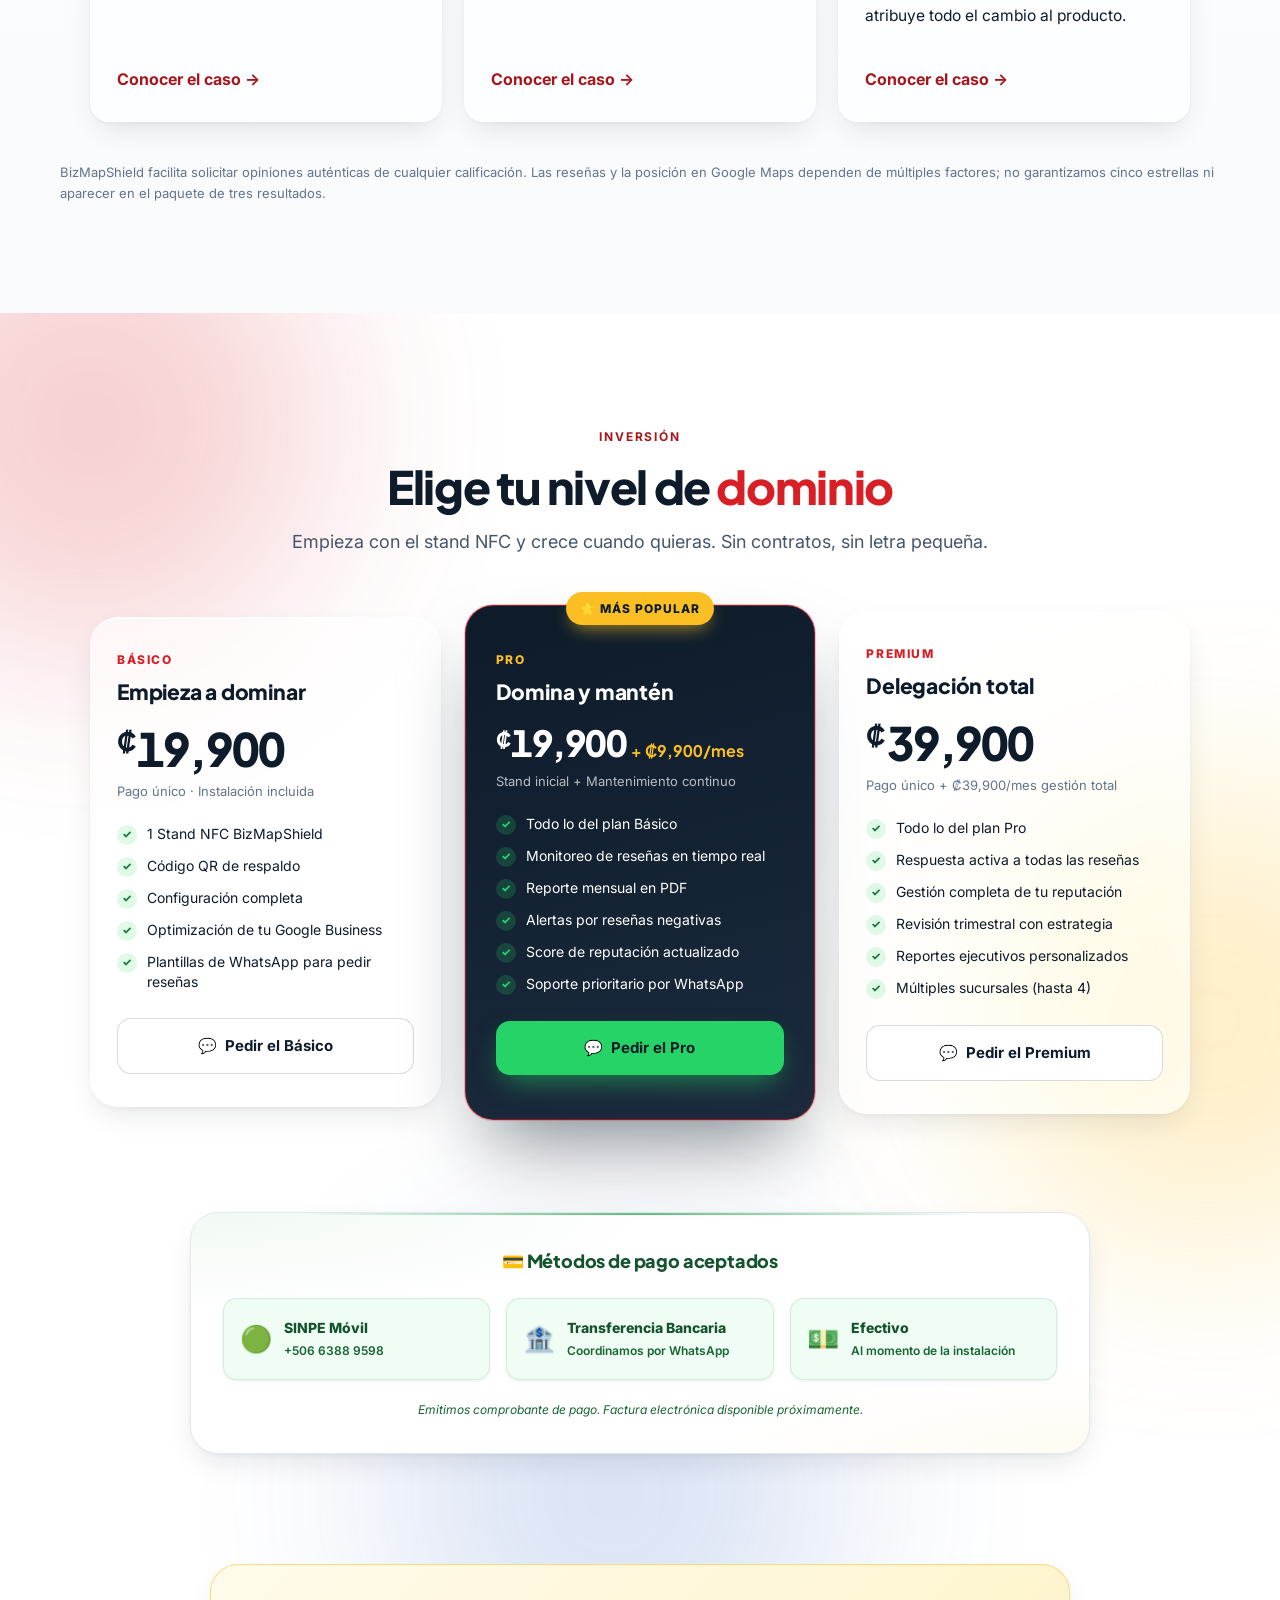
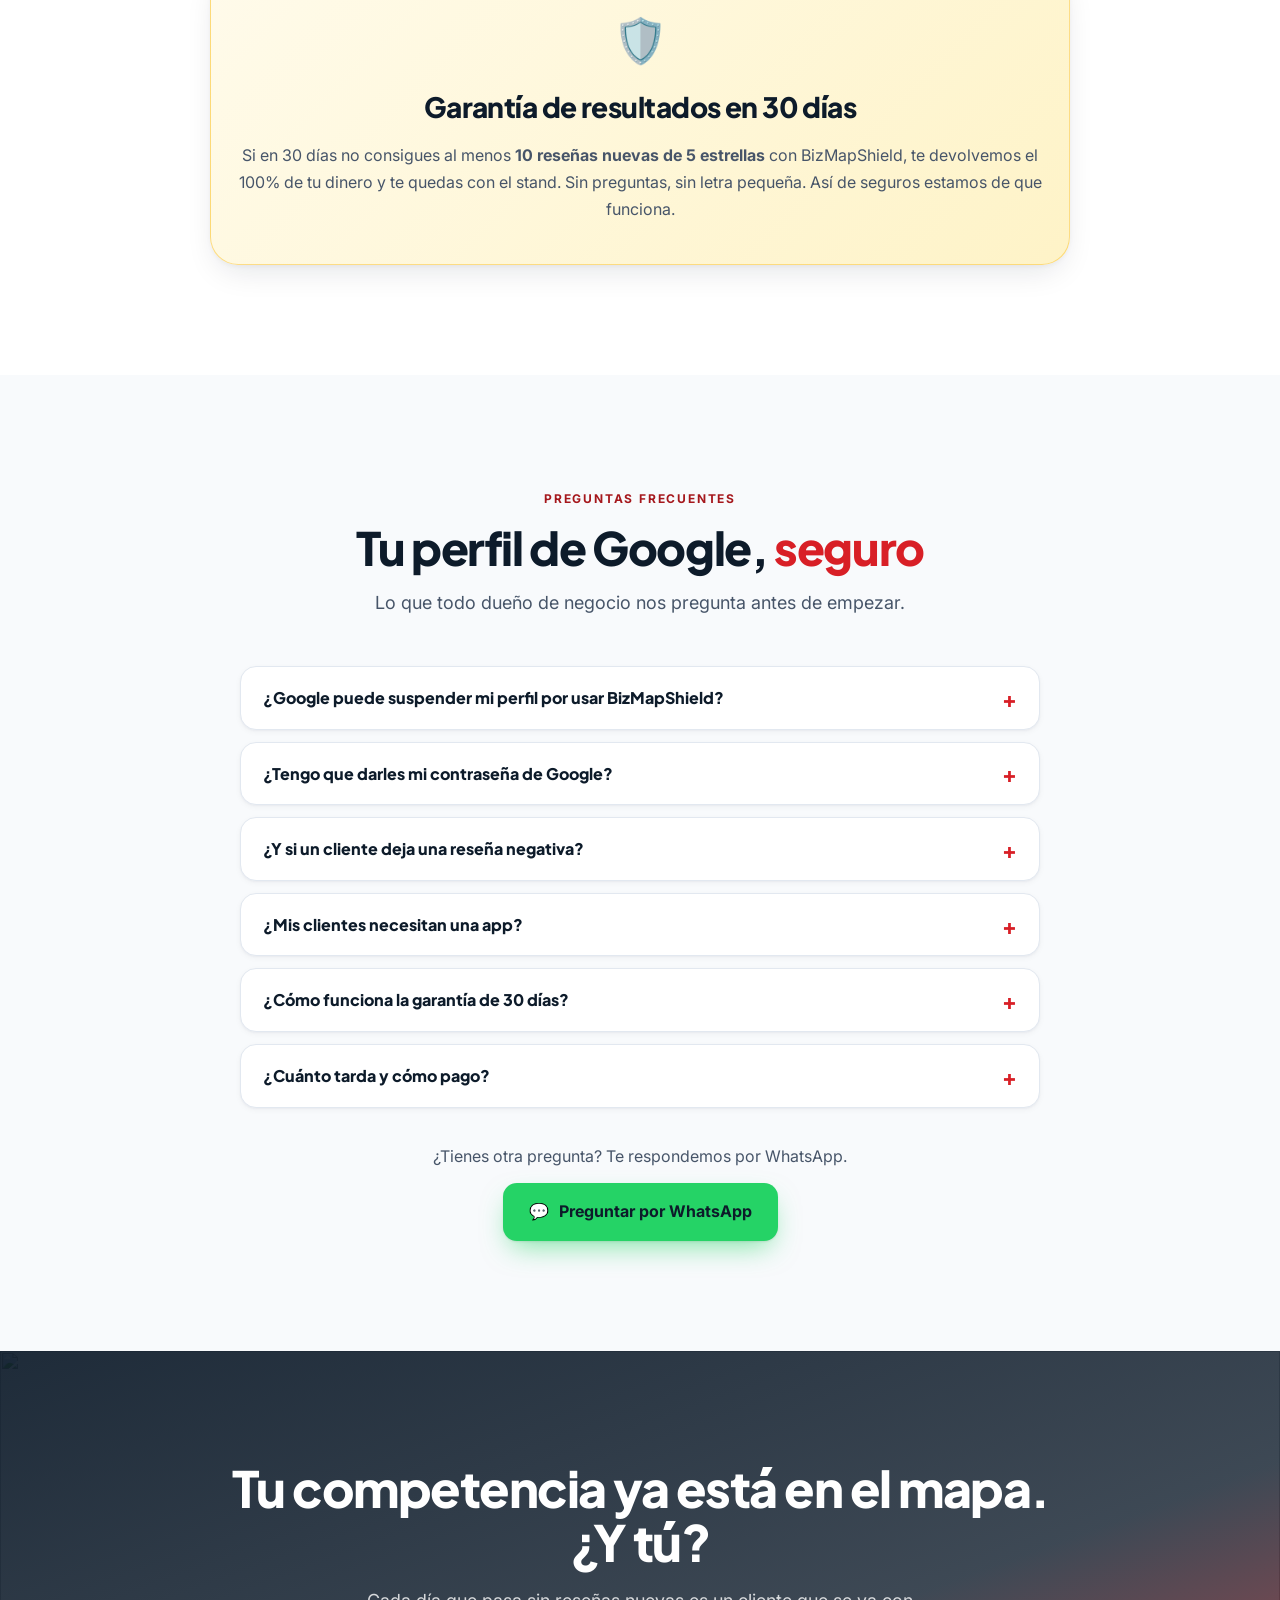
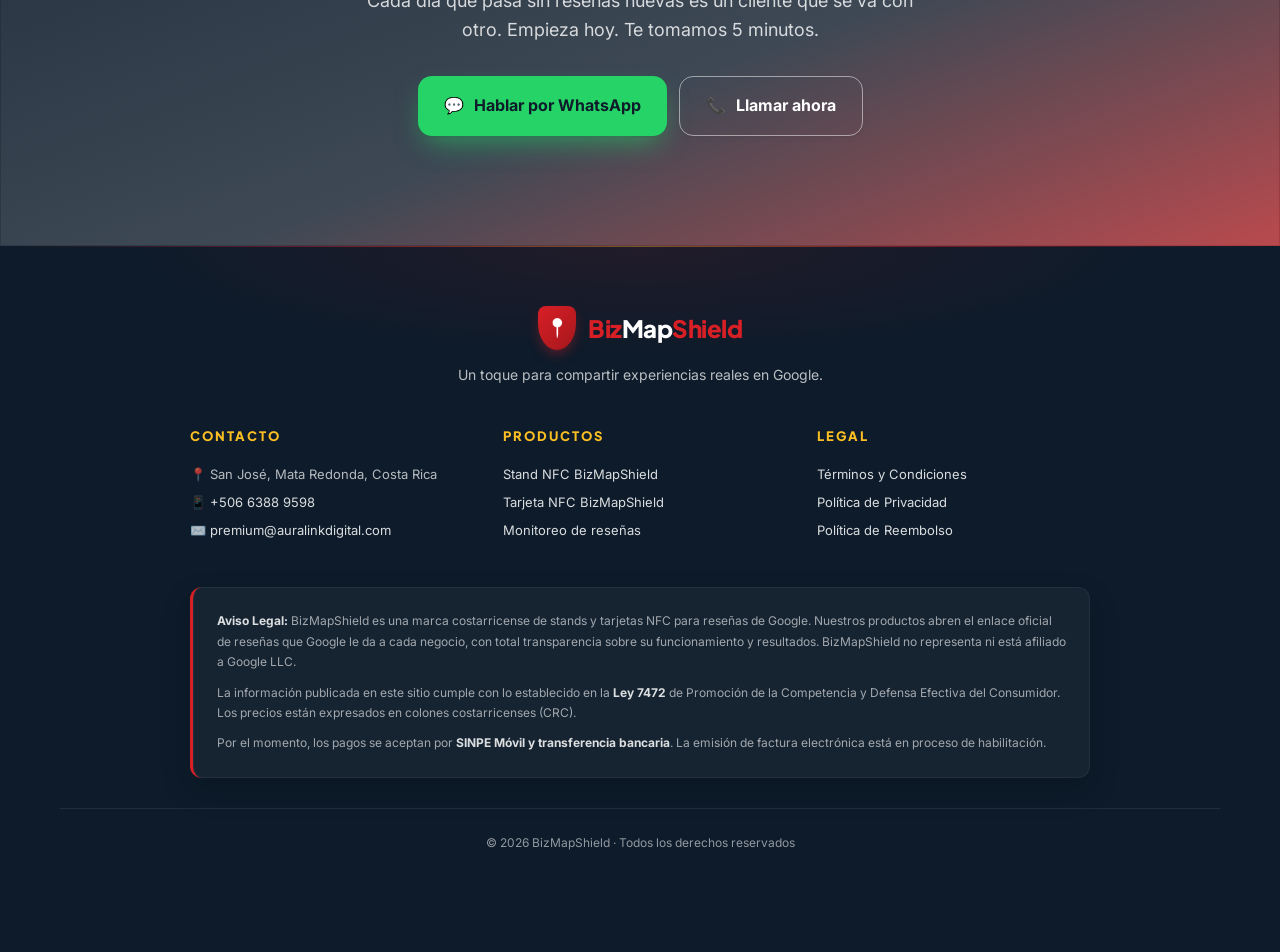
==== commit 7ce6214f: "Focus homepage on Google reviews, three benefits and verified case studies" ====
--- a/index.html
+++ b/index.html
@@ -4,7 +4,7 @@
 <meta charset="UTF-8" />
 <meta name="viewport" content="width=device-width, initial-scale=1.0" />
 <title>BizMapShield — Domina tu Mapa. Multiplica tus Clientes.</title>
-<meta name="description" content="Stands y tarjetas NFC que llevan a tus clientes directo a dejar 5 estrellas en Google con un toque. Sube en Google Maps y gana más clientes en tu zona. Desde ₡19,900. Costa Rica." />
+<meta name="description" content="Tarjetas y stands NFC para facilitar reseñas auténticas y recientes en Google. Fortalecé la reputación de tu negocio en Costa Rica." />
 <meta name="keywords" content="reseñas Google, Google Maps, stand NFC, tarjeta NFC, reseñas 5 estrellas, ranking Google Maps, Google Business Profile, SEO local, negocios Costa Rica, San José, Escazú" />
 <meta name="author" content="BizMapShield" />
 <meta name="robots" content="index, follow, max-image-preview:large, max-snippet:-1" />
@@ -849,6 +849,9 @@
     .ba-toggle .knob { transition-duration: 0.2s; }
   }
 </style>
+<style id="homepage-focus-2026">
+.hero{background:#090909;color:#fff}.hero h1,.hero h1 .red{color:#fff}.hero h1 .red{color:#ff4248}.hero p.lead,.hero p.lead strong{color:#e5e7eb}.hero .hero-badge{color:#fff;background:#27272a;border-color:#404040}.hero .hero-proof{background:#1c1c1f;color:#fff;border-color:#444}.hero .hero-proof b{color:#fff}.hero .hero-proof-link{color:#ff7075}.hero .scan-form{background:#191919;border-color:#444}.hero .scan-label{color:#fff}.hero .scan-btn{background:#df232b;color:#fff;box-shadow:none}.hero .scan-note{color:#dedede}.focus-benefits{padding:70px 0;background:#fff}.focus-grid{display:grid;grid-template-columns:repeat(3,minmax(0,1fr));gap:20px}.focus-grid article{padding:28px;border:1px solid #e4e4e7;border-radius:20px;background:#fafafa}.focus-grid article span{font-size:30px}.focus-grid h3{margin:12px 0;font-size:21px}.focus-grid p{color:#475569;line-height:1.6}.social-proof h3{font-size:28px;margin:12px 0}.proof-disclaimer{margin-top:28px;color:#64748b;font-size:13px;line-height:1.6}@media(max-width:760px){.focus-grid{grid-template-columns:1fr}.hero{padding-top:36px}.focus-benefits{padding:48px 0}}
+</style>
 </head>
 <body>
 <a class="skip-link" href="#main">Saltar al contenido</a>
@@ -890,17 +893,15 @@
           Google Maps · Negocios locales en Costa Rica
         </div>
         <h1>
-          Cada día sin reseñas,<br>
-          <span class="red">tu competencia te gana</span> en Google Maps.
+          Que te encuentren en Google Maps es importante.<br><span class="red">Que te elijan es lo que cuenta.</span>
         </h1>
         <p class="lead">
-          Tus clientes tocan la tarjeta o el stand NFC <strong>BizMapShield</strong> y dejan 5 estrellas en Google en 3 segundos.
-          <span class="hide-sm">Subes en el mapa antes de que otro negocio se quede con ese cliente.</span>
+          Convertí la buena experiencia de tus clientes en <strong>reseñas reales y recientes</strong>. Con BizMapShield, tus clientes acercan el celular a una tarjeta NFC y acceden al enlace oficial para dejar su opinión en Google.
         </p>
 
         <a class="hero-proof" href="#casos" data-track="hero_proof">
           <span class="hero-proof-ico" aria-hidden="true">✂️</span>
-          <span><b>NS Barbershop</b> pasó de <b>4 a 34+ reseñas</b> en Google con BizMapShield<span class="hero-proof-link"> · Ver caso&nbsp;→</span></span>
+          <span><b>NS Barber Shop, La Liko Store y PixelArt</b>: conocé sus resultados reportados y capturas de Google<span class="hero-proof-link"> · Ver casos&nbsp;→</span></span>
         </a>
 
         <!-- Primary CTA: low-commitment free diagnosis (opens WhatsApp with the business name pre-filled) -->
@@ -989,6 +990,8 @@
     </div>
   </div>
 </section>
+<section class="focus-benefits" id="beneficios-clave"><div class="container"><div class="section-head"><span class="section-label">Lo que gana tu negocio</span><h2>Tres razones para <span class="red">destacar en Google</span></h2></div><div class="focus-grid"><article><span aria-hidden="true">📍</span><h3>Presencia en Google Maps</h3><p>Construí una reputación activa que ayude a los clientes a evaluar tu negocio cuando buscan opciones cerca.</p></article><article><span aria-hidden="true">⭐</span><h3>Reseñas reales y recientes</h3><p>Un toque NFC o un QR abre el enlace oficial para que cada cliente comparta libremente su experiencia.</p></article><article><span aria-hidden="true">📈</span><h3>Confianza para vender</h3><p>Las opiniones auténticas aportan información útil a nuevos clientes y pueden influir en sus decisiones.</p></article></div></div></section>
+
 
 <!-- ============ TRUSTBAR ============ -->
 <div class="trustbar">
@@ -1382,110 +1385,13 @@
 </section>
 
 <!-- ============ SOCIAL PROOF ============ -->
-<section class="social-proof has-orbs" id="casos">
-  <div class="orbs" aria-hidden="true"><span class="orb orb-blue"></span><span class="orb orb-red"></span></div>
-  <div class="container">
-    <div class="section-head reveal">
-      <span class="section-label">Casos reales</span>
-      <h2>Negocios que ya <span class="red">dominan su zona</span></h2>
-      <p>Resultados reales de negocios en la Gran Área Metropolitana.</p>
-    </div>
-
-    <div class="testimonials-grid">
-
-      <div class="testimonial testimonial--featured glass reveal reveal-3d">
-        <span class="testimonial-kicker">Caso de éxito · De 4 a 19 reseñas en 3 días</span>
-        <p class="testimonial-text">La Liko Store recibió su tarjeta NFC + QR el viernes 6 de noviembre. El domingo ya tenía 19 reseñas en Google con 4.7&nbsp;★: 15 nuevas en su primer fin de semana.</p>
-        <div class="testimonial-author">
-          <div class="testimonial-avatar" aria-hidden="true">🥂</div>
-          <div>
-            <div class="testimonial-name">La Liko Store</div>
-            <div class="testimonial-role">Licorera · Santa Ana</div>
-          </div>
-        </div>
-        <a class="testimonial-link" href="caso-la-liko.html" data-track="case_study_link_liko">Ver el caso completo&nbsp;→</a>
-      </div>
-
-      <div class="testimonial testimonial--featured glass reveal reveal-3d">
-        <span class="testimonial-kicker">Caso de éxito · De 3.8 a 4.2&nbsp;★ en un mes</span>
-        <p class="testimonial-text">PixelArtCR recibió su tarjeta NFC + QR el 11 de octubre. Un mes después tiene 16 reseñas en Google y su promedio subió de 3.8 a 4.2&nbsp;★.</p>
-        <div class="testimonial-author">
-          <div class="testimonial-avatar" aria-hidden="true">🖨️</div>
-          <div>
-            <div class="testimonial-name">PixelArtCR</div>
-            <div class="testimonial-role">Imprenta · Santa Ana</div>
-          </div>
-        </div>
-        <a class="testimonial-link" href="caso-pixelart.html" data-track="case_study_link_pixelart">Ver el caso completo&nbsp;→</a>
-      </div>
-
-      <div class="testimonial testimonial--featured glass reveal reveal-3d">
-        <span class="testimonial-kicker">Caso de éxito · De 4 a 34+ reseñas en Google</span>
-        <div class="testimonial-stars" role="img" aria-label="5 de 5 estrellas">★★★★★</div>
-        <p class="testimonial-text">"Desde que implementamos el sistema en NS Barbershop, los clientes se quedan impresionados al tocar el stand con su celular. Las reseñas de 5 estrellas subieron orgánicamente sin esfuerzo."</p>
-        <div class="testimonial-author">
-          <div class="testimonial-avatar" aria-hidden="true">✂️</div>
-          <div>
-            <div class="testimonial-name">Equipo NS Barbershop</div>
-            <div class="testimonial-role">Barbería · Costa Rica</div>
-          </div>
-        </div>
-      </div>
-
-      <div class="testimonial glass reveal reveal-3d">
-        <div class="testimonial-stars" role="img" aria-label="5 de 5 estrellas">★★★★★</div>
-        <p class="testimonial-text">"Pasamos de 12 a 45 reseñas en un mes. Increíble cómo la gente toca el stand y califica sola. Ya no tengo que pedirle nada a nadie."</p>
-        <div class="testimonial-author">
-          <div class="testimonial-avatar" aria-hidden="true">💈</div>
-          <div>
-            <div class="testimonial-name">Mauricio R.</div>
-            <div class="testimonial-role">Barbería Élite · Escazú</div>
-          </div>
-        </div>
-      </div>
-
-      <div class="testimonial glass reveal reveal-3d" style="--d:0.08s">
-        <div class="testimonial-stars" role="img" aria-label="5 de 5 estrellas">★★★★★</div>
-        <p class="testimonial-text">"Lo pusimos en el mostrador y en 3 semanas subimos del lugar 8 al lugar 1 en Google Maps. Los fines de semana ya no alcanzamos las mesas."</p>
-        <div class="testimonial-author">
-          <div class="testimonial-avatar" aria-hidden="true">🍽️</div>
-          <div>
-            <div class="testimonial-name">Andrea M.</div>
-            <div class="testimonial-role">Restaurante Sabores · Santa Ana</div>
-          </div>
-        </div>
-      </div>
-
-      <div class="testimonial glass reveal reveal-3d" style="--d:0.16s">
-        <div class="testimonial-stars" role="img" aria-label="5 de 5 estrellas">★★★★★</div>
-        <p class="testimonial-text">"Lo mejor es que el paciente no tiene que buscar nada. Toca, califica, y listo. Nuestra clínica ahora aparece primera cuando buscan dentista en la zona."</p>
-        <div class="testimonial-author">
-          <div class="testimonial-avatar" aria-hidden="true">🦷</div>
-          <div>
-            <div class="testimonial-name">Dr. Carlos V.</div>
-            <div class="testimonial-role">Clínica Dental Sonrisa · Escazú</div>
-          </div>
-        </div>
-      </div>
-
-    </div>
-
-    <div class="proof-stats reveal">
-      <div class="proof-stat">
-        <div class="proof-num">+180</div>
-        <div class="proof-label">Reseñas generadas</div>
-      </div>
-      <div class="proof-stat">
-        <div class="proof-num">+15</div>
-        <div class="proof-label">Negocios activos</div>
-      </div>
-      <div class="proof-stat">
-        <div class="proof-num">4.9★</div>
-        <div class="proof-label">Promedio de satisfacción</div>
-      </div>
-    </div>
-  </div>
-</section>
+<section class="social-proof" id="casos"><div class="container">
+<div class="section-head"><span class="section-label">Casos reales · Costa Rica</span><h2>Negocios reales. <span class="red">Resultados que podés comprobar.</span></h2><p>Resultados observados y reportados durante implementaciones y pruebas. No garantizan el mismo resultado para otros negocios.</p></div>
+<div class="testimonials-grid">
+<article class="testimonial glass"><span class="testimonial-kicker">NS Barber Shop</span><h3>2 → 31 reseñas</h3><p class="testimonial-text">Crecimiento de 29 reseñas reportado durante 12 días de uso de BizMapShield. Dato histórico del caso, no cifra actual verificada.</p><a class="testimonial-link" href="caso-ns-barbershop.html">Conocer el caso →</a></article>
+<article class="testimonial glass"><span class="testimonial-kicker">La Liko Store</span><h3>14 reseñas nuevas</h3><p class="testimonial-text">Resultado reportado durante las primeras 24 horas de prueba. La captura compartida posteriormente mostraba 4.7 estrellas y 23 opiniones.</p><a class="testimonial-link" href="caso-la-liko.html">Conocer el caso →</a></article>
+<article class="testimonial glass"><span class="testimonial-kicker">PixelArt CR · Santa Ana</span><h3>4.2 ★ · 16 reseñas</h3><p class="testimonial-text">Calificación y cantidad mostradas en la captura reciente del perfil de Google. En un registro anterior se reportó una calificación de 3.8 estrellas; no se atribuye todo el cambio al producto.</p><a class="testimonial-link" href="caso-pixelart.html">Conocer el caso →</a></article>
+</div><p class="proof-disclaimer">BizMapShield facilita solicitar opiniones auténticas de cualquier calificación. Las reseñas y la posición en Google Maps dependen de múltiples factores; no garantizamos cinco estrellas ni aparecer en el paquete de tres resultados.</p></div></section>
 
 <!-- ============ PRICING ============ -->
 <section class="pricing has-orbs" id="pricing">
@@ -1675,7 +1581,7 @@
       <div class="brand-shield"></div>
       <div class="brand-text"><span class="biz">Biz</span><span class="map">Map</span><span class="shield">Shield</span></div>
     </div>
-    <p class="footer-tagline">Un toque. Cinco estrellas. Primero en Google Maps.</p>
+    <p class="footer-tagline">Un toque para compartir experiencias reales en Google.</p>
 
     <div class="footer-grid">
       <div class="footer-col" data-cta="footer">
